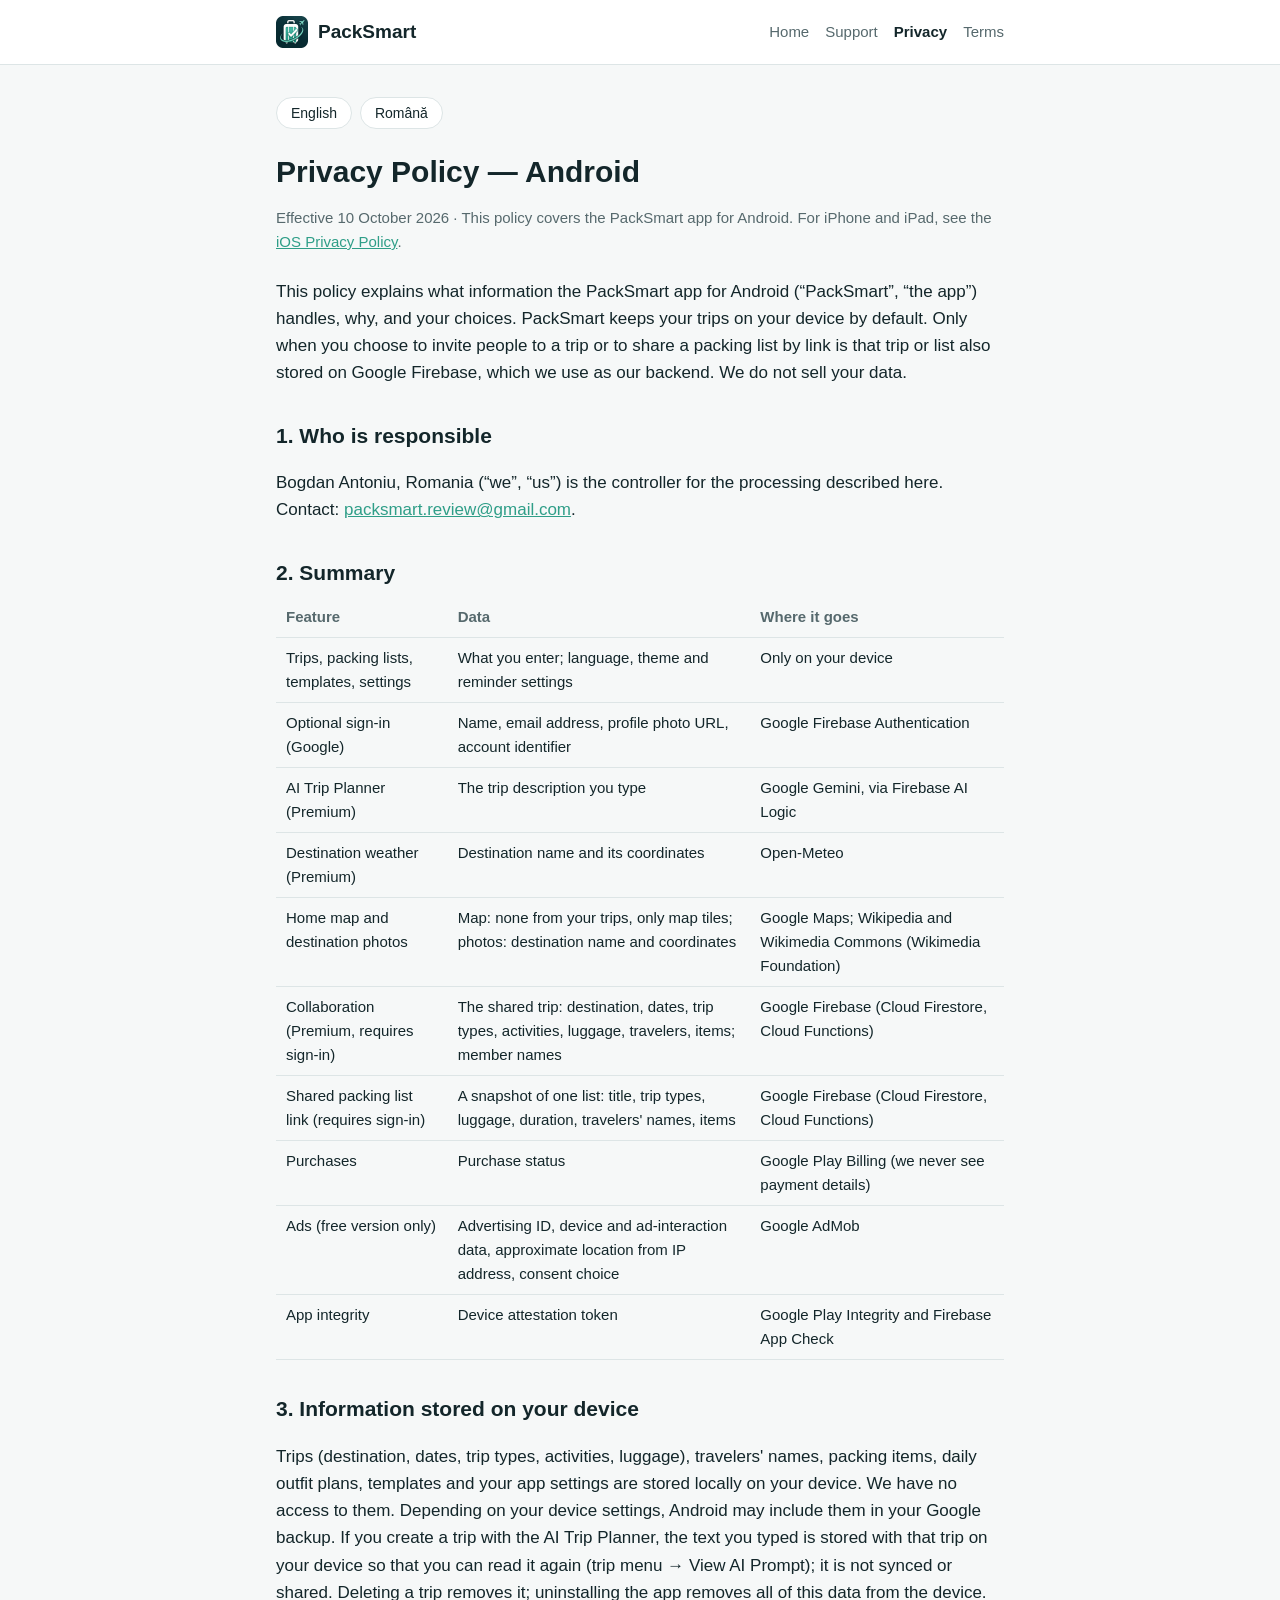
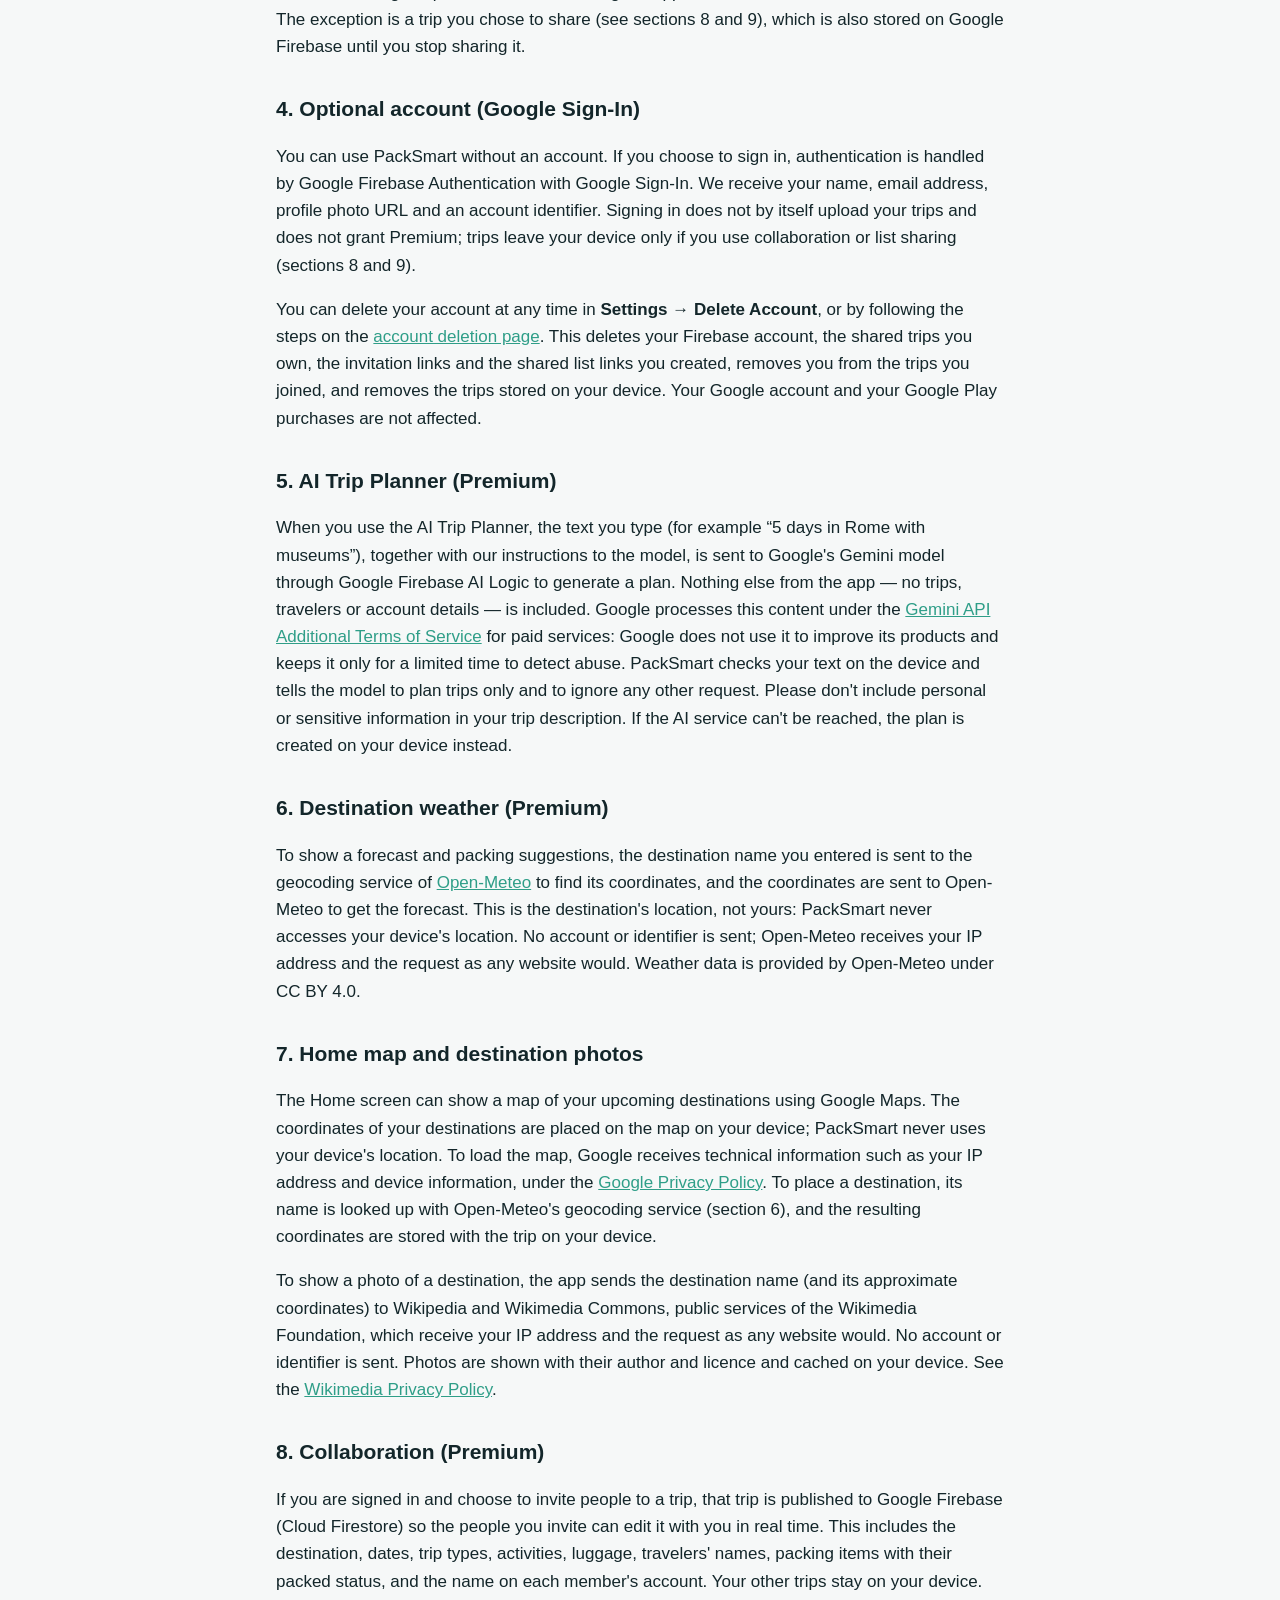
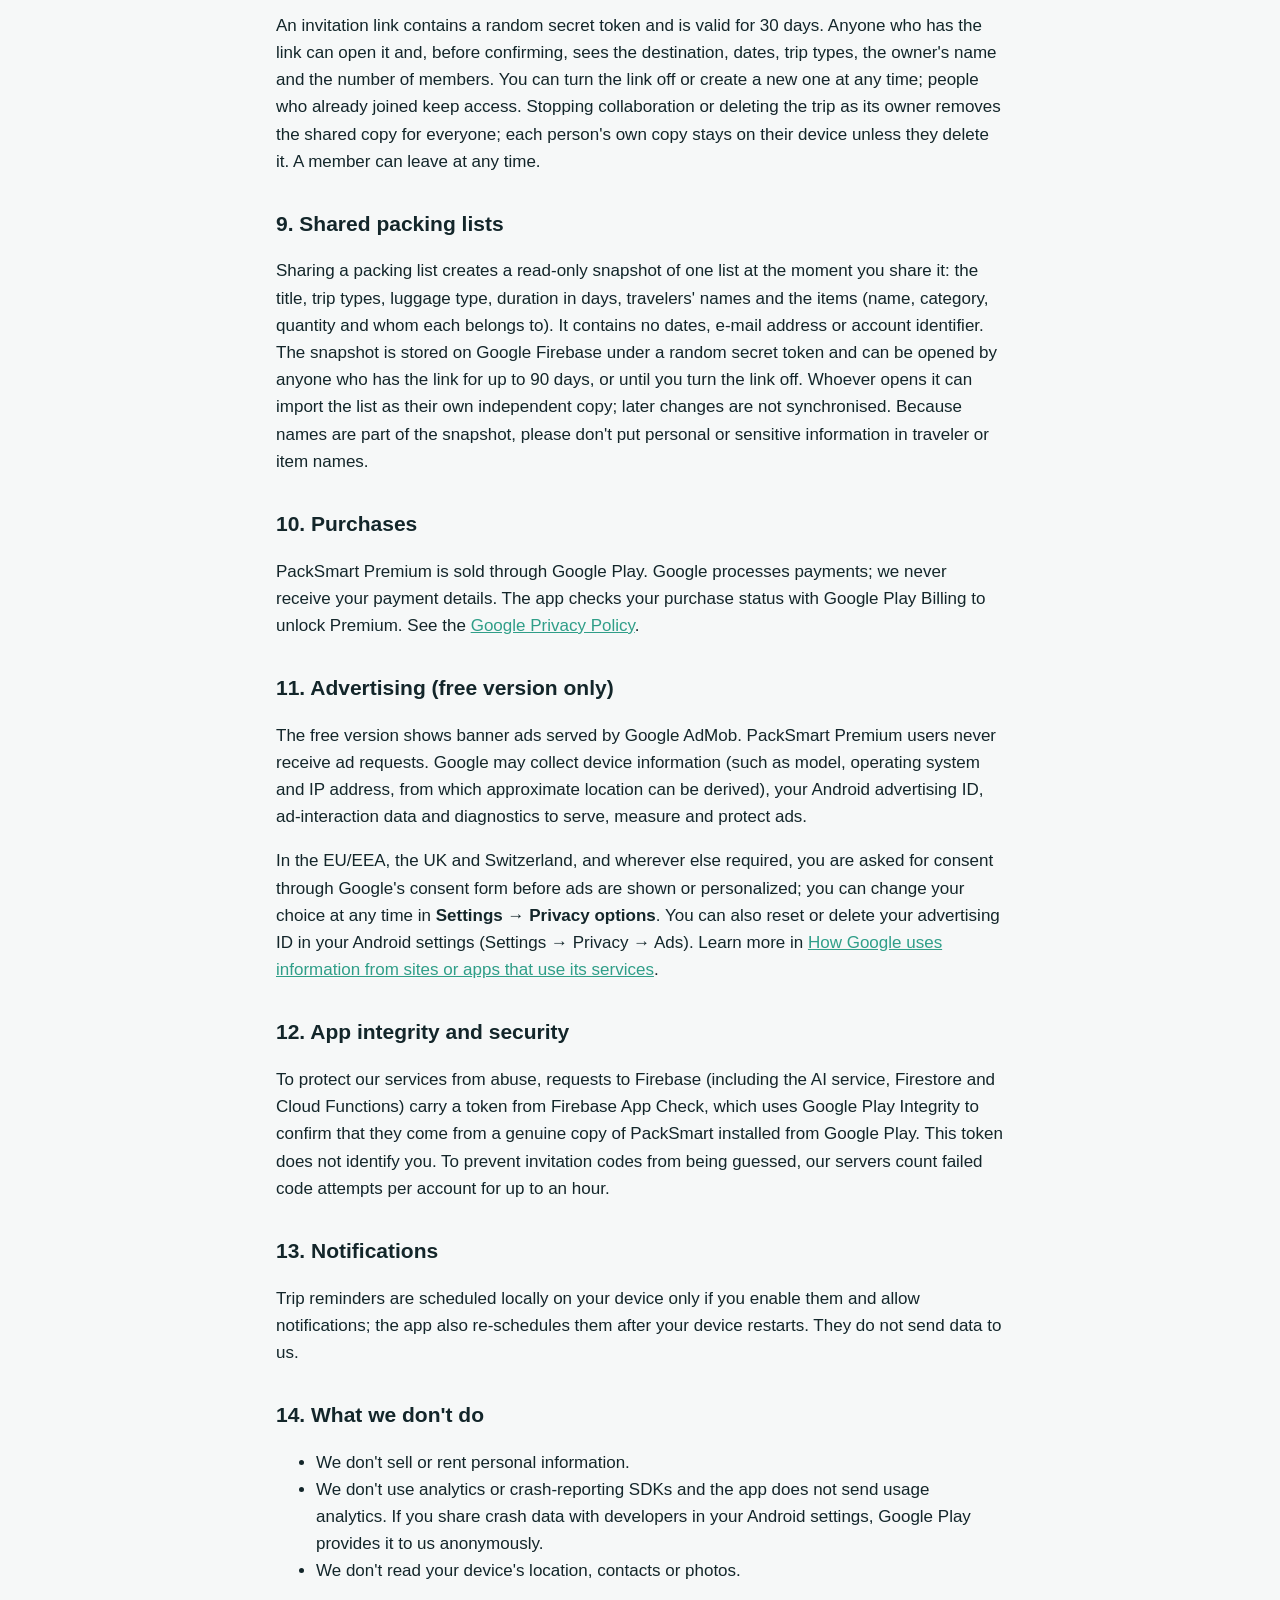
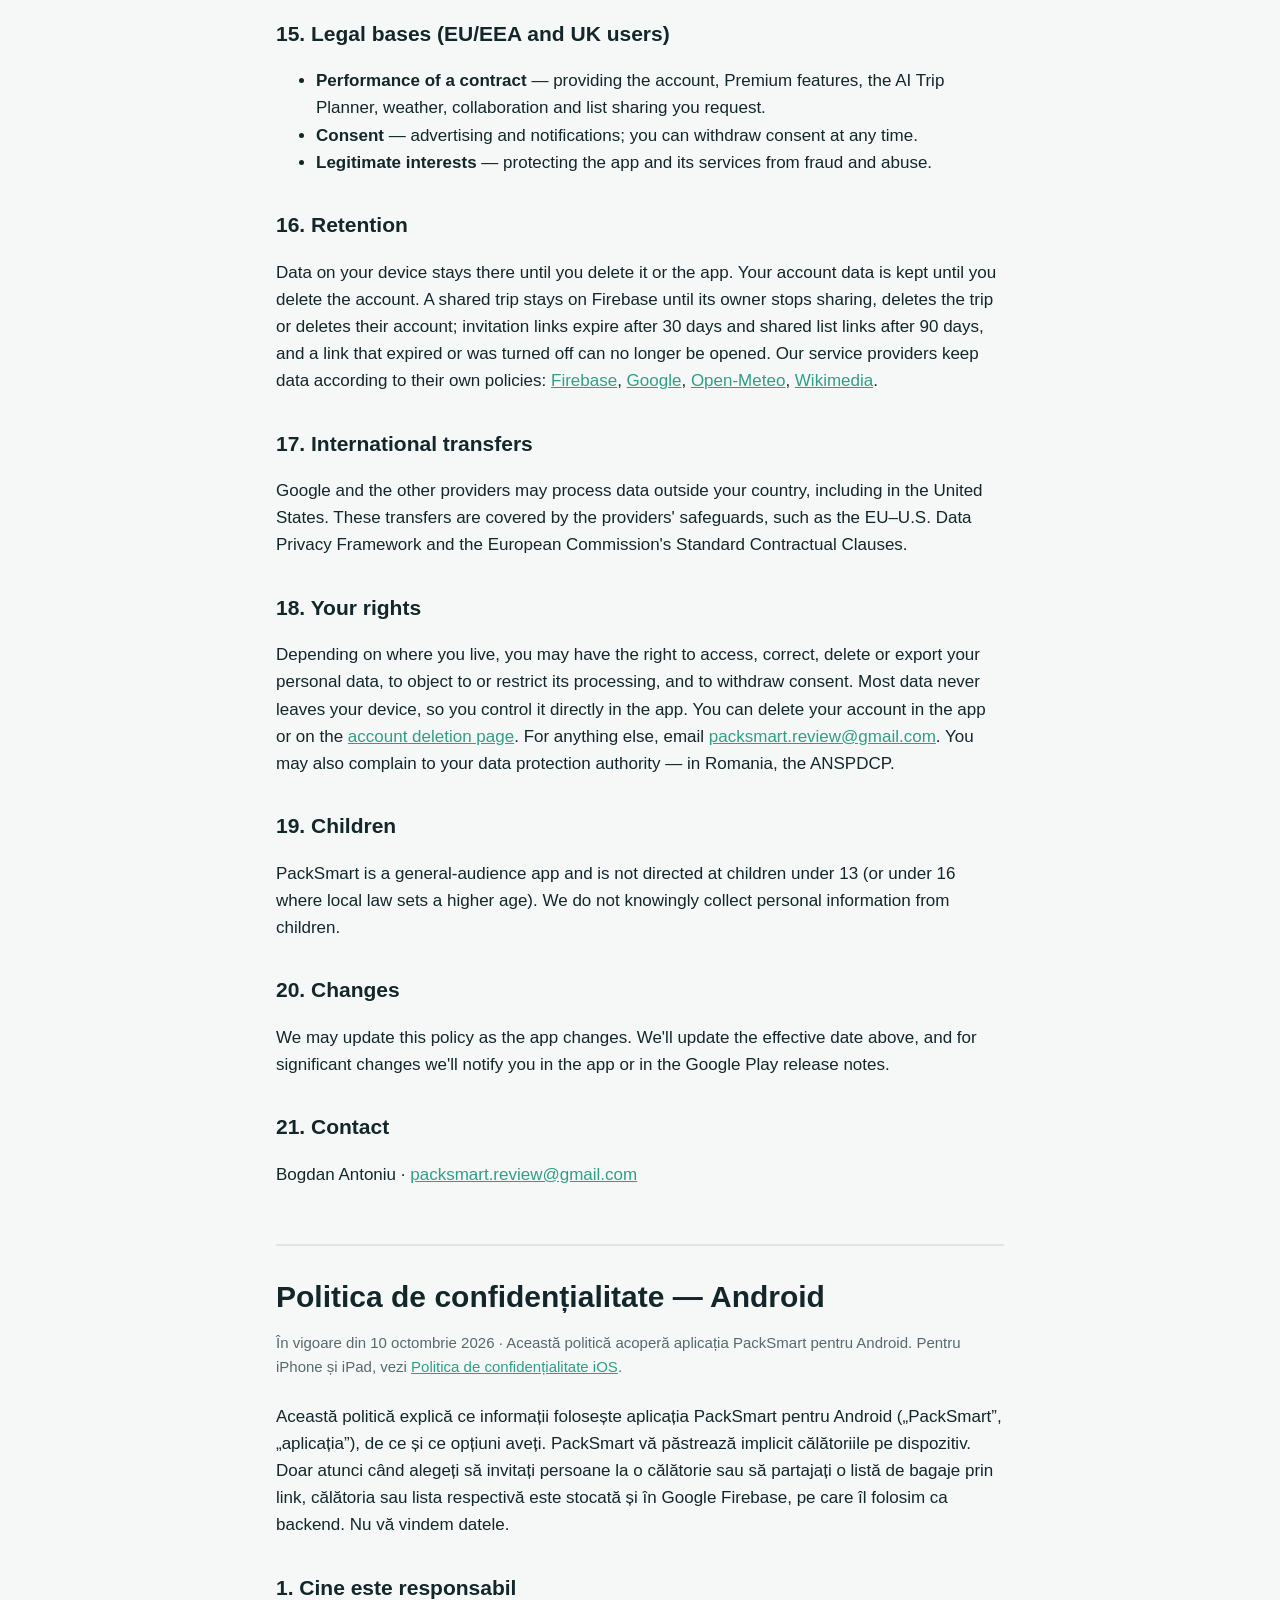
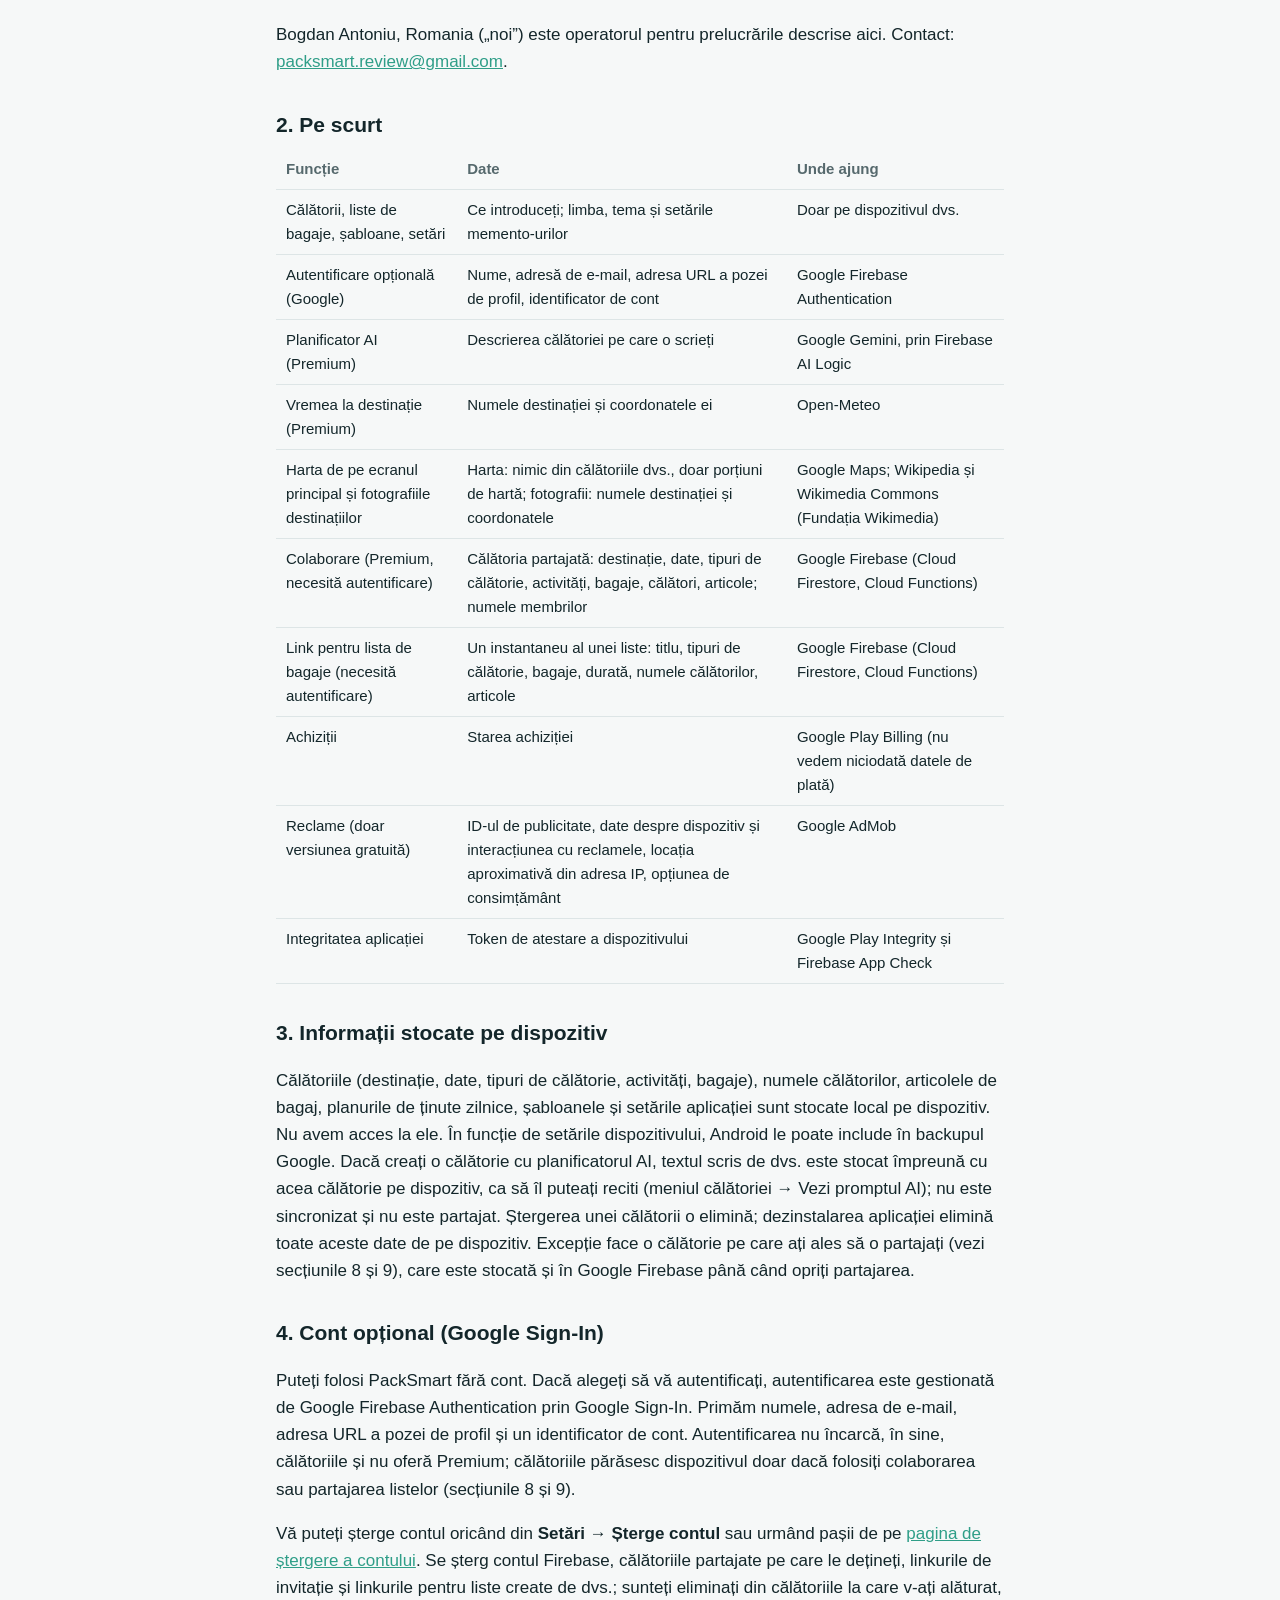
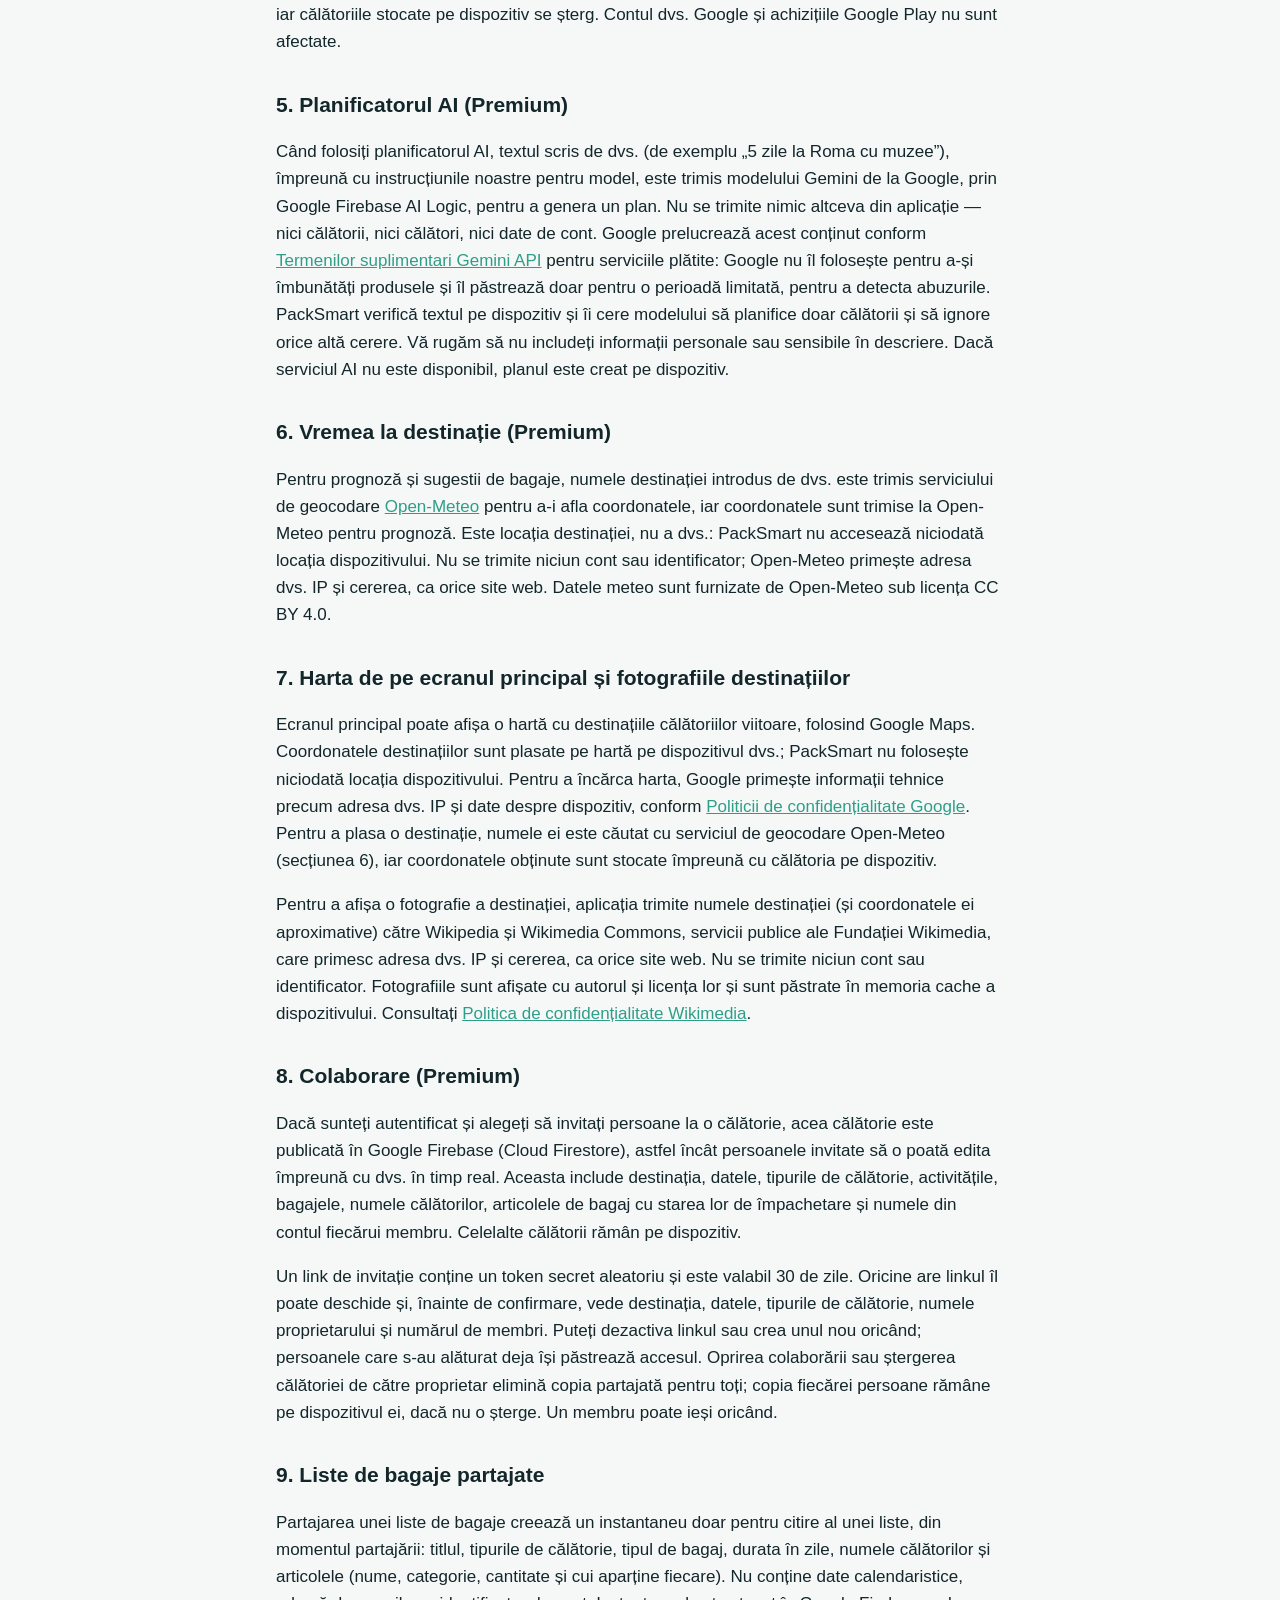
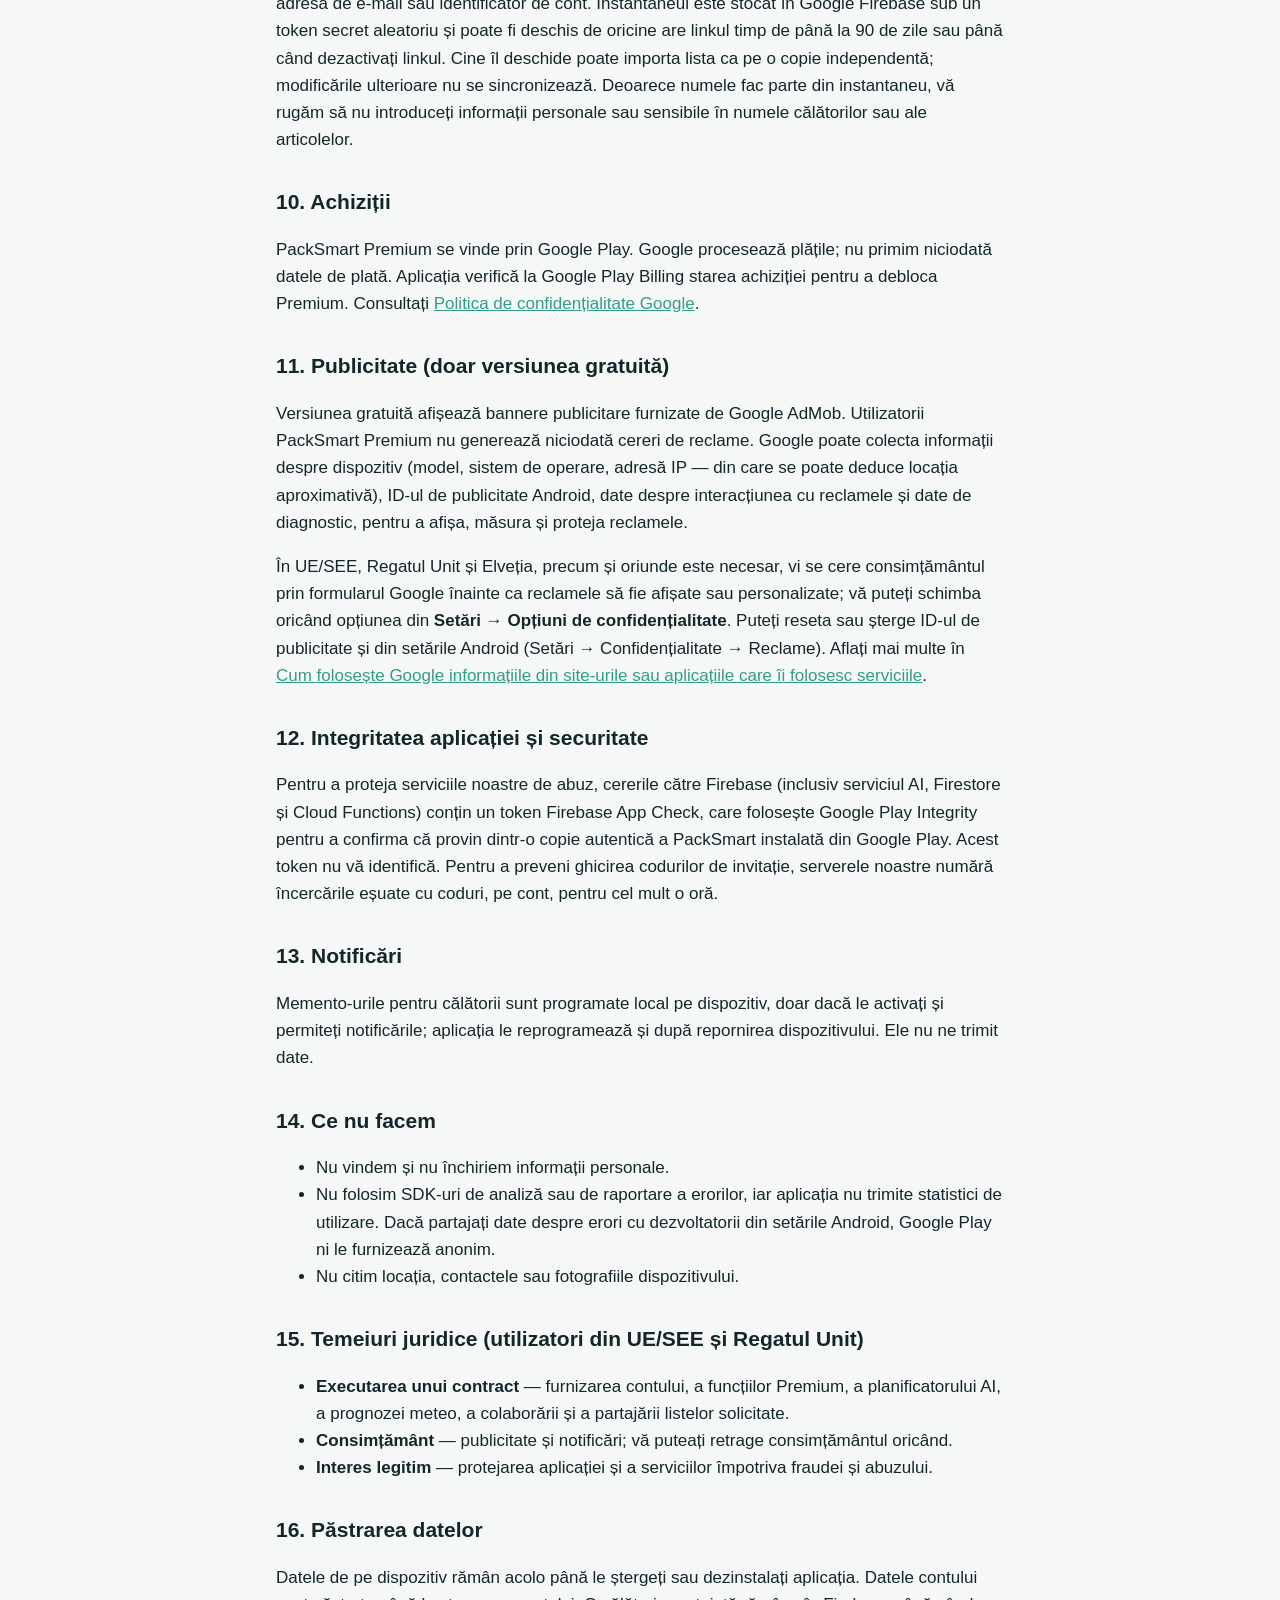
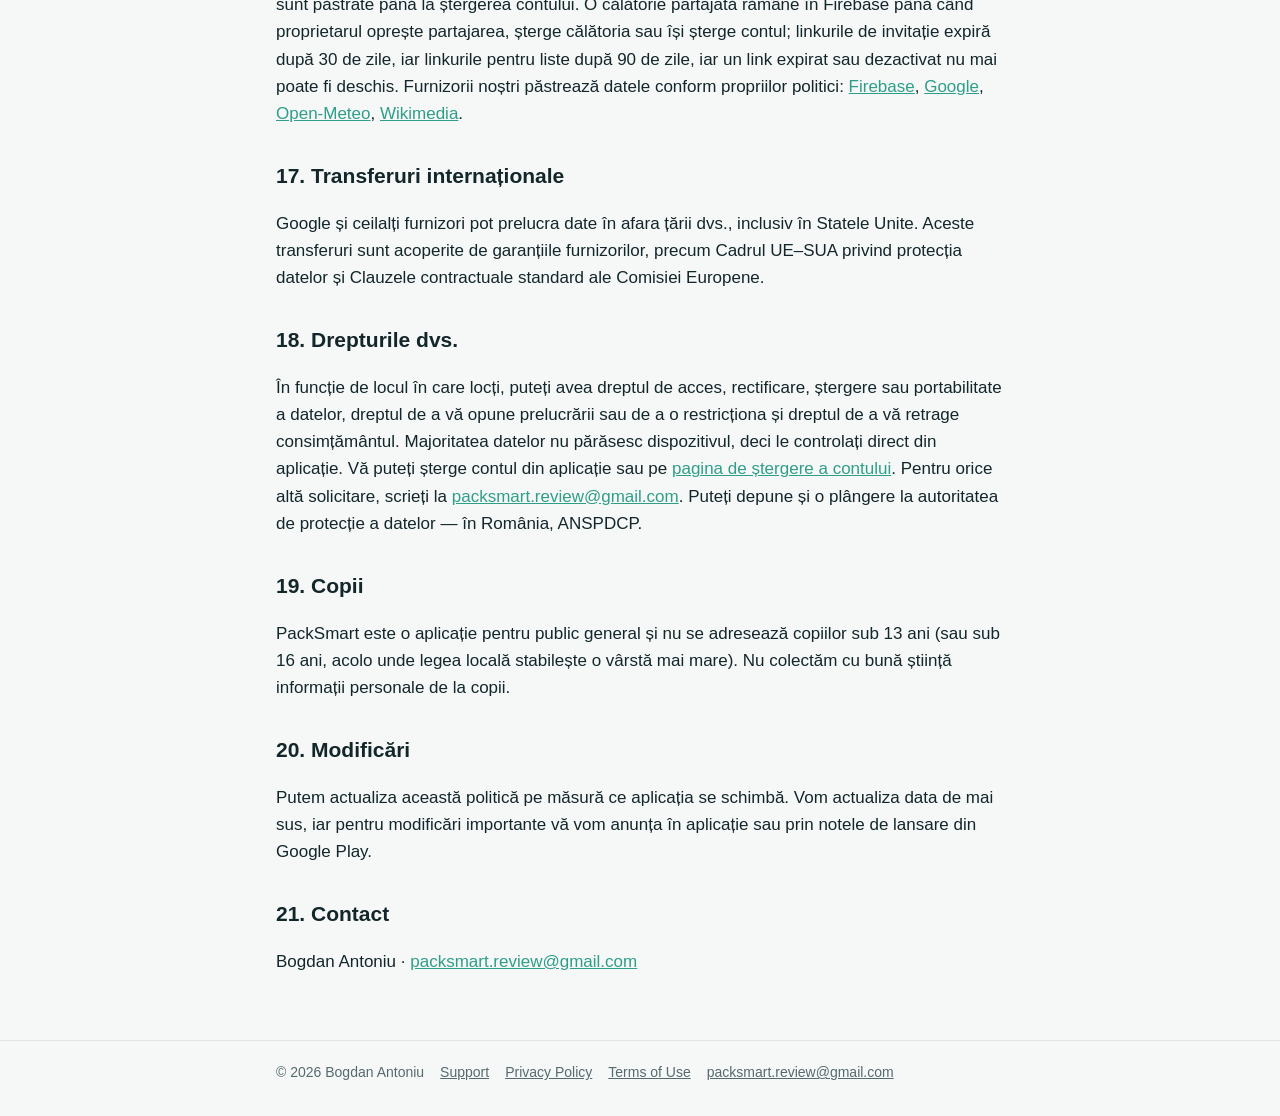
==== privacy-android.html @ 394da5ea "Add the Android privacy policy (EN/RO) and cross-link it from the iOS policy The Play Store policy l" ====
<!DOCTYPE html>
<html lang="en">
<head>
  <meta charset="utf-8">
  <meta name="viewport" content="width=device-width, initial-scale=1">
  <title>PackSmart Privacy Policy (Android)</title>
  <meta name="description" content="How the PackSmart app for Android handles your information.">
  <meta name="color-scheme" content="light dark">
  <link rel="icon" type="image/png" href="favicon.png">
  <link rel="apple-touch-icon" href="icon.png">
  <link rel="stylesheet" href="style.css">
</head>
<body>
  <header class="site">
    <div class="inner">
      <a class="brand" href="index.html"><img src="icon.png" alt="" width="32" height="32">PackSmart</a>
      <nav aria-label="Main">
        <a href="index.html">Home</a>
        <a href="support.html">Support</a>
        <a href="privacy.html" aria-current="page">Privacy</a>
        <a href="terms.html">Terms</a>
      </nav>
    </div>
  </header>
  <main>
    <div class="lang-switch"><a href="#en">English</a><a href="#ro">Română</a></div>

    <section id="en" lang="en">
      <h1>Privacy Policy &mdash; Android</h1>
      <p class="meta">Effective 10 October 2026 &middot; This policy covers the PackSmart app for Android. For iPhone and iPad, see the <a href="privacy.html">iOS Privacy Policy</a>.</p>

      <p>This policy explains what information the PackSmart app for Android (&ldquo;PackSmart&rdquo;, &ldquo;the app&rdquo;) handles, why, and your choices. PackSmart keeps your trips on your device by default. Only when you choose to invite people to a trip or to share a packing list by link is that trip or list also stored on Google Firebase, which we use as our backend. We do not sell your data.</p>

      <h2>1. Who is responsible</h2>
      <p>Bogdan Antoniu, Romania (&ldquo;we&rdquo;, &ldquo;us&rdquo;) is the controller for the processing described here. Contact: <a href="mailto:packsmart.review@gmail.com">packsmart.review@gmail.com</a>.</p>

      <h2>2. Summary</h2>
      <div class="table-wrap">
      <table>
        <thead><tr><th>Feature</th><th>Data</th><th>Where it goes</th></tr></thead>
        <tbody>
          <tr><td>Trips, packing lists, templates, settings</td><td>What you enter; language, theme and reminder settings</td><td>Only on your device</td></tr>
          <tr><td>Optional sign-in (Google)</td><td>Name, email address, profile photo URL, account identifier</td><td>Google Firebase Authentication</td></tr>
          <tr><td>AI Trip Planner (Premium)</td><td>The trip description you type</td><td>Google Gemini, via Firebase AI Logic</td></tr>
          <tr><td>Destination weather (Premium)</td><td>Destination name and its coordinates</td><td>Open-Meteo</td></tr>
          <tr><td>Home map and destination photos</td><td>Map: none from your trips, only map tiles; photos: destination name and coordinates</td><td>Google Maps; Wikipedia and Wikimedia Commons (Wikimedia Foundation)</td></tr>
          <tr><td>Collaboration (Premium, requires sign-in)</td><td>The shared trip: destination, dates, trip types, activities, luggage, travelers, items; member names</td><td>Google Firebase (Cloud Firestore, Cloud Functions)</td></tr>
          <tr><td>Shared packing list link (requires sign-in)</td><td>A snapshot of one list: title, trip types, luggage, duration, travelers' names, items</td><td>Google Firebase (Cloud Firestore, Cloud Functions)</td></tr>
          <tr><td>Purchases</td><td>Purchase status</td><td>Google Play Billing (we never see payment details)</td></tr>
          <tr><td>Ads (free version only)</td><td>Advertising ID, device and ad-interaction data, approximate location from IP address, consent choice</td><td>Google AdMob</td></tr>
          <tr><td>App integrity</td><td>Device attestation token</td><td>Google Play Integrity and Firebase App Check</td></tr>
        </tbody>
      </table>
      </div>

      <h2>3. Information stored on your device</h2>
      <p>Trips (destination, dates, trip types, activities, luggage), travelers' names, packing items, daily outfit plans, templates and your app settings are stored locally on your device. We have no access to them. Depending on your device settings, Android may include them in your Google backup. If you create a trip with the AI Trip Planner, the text you typed is stored with that trip on your device so that you can read it again (trip menu &rarr; View AI Prompt); it is not synced or shared. Deleting a trip removes it; uninstalling the app removes all of this data from the device. The exception is a trip you chose to share (see sections 8 and 9), which is also stored on Google Firebase until you stop sharing it.</p>

      <h2>4. Optional account (Google Sign-In)</h2>
      <p>You can use PackSmart without an account. If you choose to sign in, authentication is handled by Google Firebase Authentication with Google Sign-In. We receive your name, email address, profile photo URL and an account identifier. Signing in does not by itself upload your trips and does not grant Premium; trips leave your device only if you use collaboration or list sharing (sections 8 and 9).</p>
      <p>You can delete your account at any time in <strong>Settings &rarr; Delete Account</strong>, or by following the steps on the <a href="https://packsmart-a6d26.web.app/data/delete-account.html">account deletion page</a>. This deletes your Firebase account, the shared trips you own, the invitation links and the shared list links you created, removes you from the trips you joined, and removes the trips stored on your device. Your Google account and your Google Play purchases are not affected.</p>

      <h2>5. AI Trip Planner (Premium)</h2>
      <p>When you use the AI Trip Planner, the text you type (for example &ldquo;5 days in Rome with museums&rdquo;), together with our instructions to the model, is sent to Google's Gemini model through Google Firebase AI Logic to generate a plan. Nothing else from the app &mdash; no trips, travelers or account details &mdash; is included. Google processes this content under the <a href="https://ai.google.dev/gemini-api/terms">Gemini API Additional Terms of Service</a> for paid services: Google does not use it to improve its products and keeps it only for a limited time to detect abuse. PackSmart checks your text on the device and tells the model to plan trips only and to ignore any other request. Please don't include personal or sensitive information in your trip description. If the AI service can't be reached, the plan is created on your device instead.</p>

      <h2>6. Destination weather (Premium)</h2>
      <p>To show a forecast and packing suggestions, the destination name you entered is sent to the geocoding service of <a href="https://open-meteo.com/en/terms">Open-Meteo</a> to find its coordinates, and the coordinates are sent to Open-Meteo to get the forecast. This is the destination's location, not yours: PackSmart never accesses your device's location. No account or identifier is sent; Open-Meteo receives your IP address and the request as any website would. Weather data is provided by Open-Meteo under CC BY 4.0.</p>

      <h2>7. Home map and destination photos</h2>
      <p>The Home screen can show a map of your upcoming destinations using Google Maps. The coordinates of your destinations are placed on the map on your device; PackSmart never uses your device's location. To load the map, Google receives technical information such as your IP address and device information, under the <a href="https://policies.google.com/privacy">Google Privacy Policy</a>. To place a destination, its name is looked up with Open-Meteo's geocoding service (section 6), and the resulting coordinates are stored with the trip on your device.</p>
      <p>To show a photo of a destination, the app sends the destination name (and its approximate coordinates) to Wikipedia and Wikimedia Commons, public services of the Wikimedia Foundation, which receive your IP address and the request as any website would. No account or identifier is sent. Photos are shown with their author and licence and cached on your device. See the <a href="https://foundation.wikimedia.org/wiki/Policy:Privacy_policy">Wikimedia Privacy Policy</a>.</p>

      <h2>8. Collaboration (Premium)</h2>
      <p>If you are signed in and choose to invite people to a trip, that trip is published to Google Firebase (Cloud Firestore) so the people you invite can edit it with you in real time. This includes the destination, dates, trip types, activities, luggage, travelers' names, packing items with their packed status, and the name on each member's account. Your other trips stay on your device.</p>
      <p>An invitation link contains a random secret token and is valid for 30 days. Anyone who has the link can open it and, before confirming, sees the destination, dates, trip types, the owner's name and the number of members. You can turn the link off or create a new one at any time; people who already joined keep access. Stopping collaboration or deleting the trip as its owner removes the shared copy for everyone; each person's own copy stays on their device unless they delete it. A member can leave at any time.</p>

      <h2>9. Shared packing lists</h2>
      <p>Sharing a packing list creates a read-only snapshot of one list at the moment you share it: the title, trip types, luggage type, duration in days, travelers' names and the items (name, category, quantity and whom each belongs to). It contains no dates, e-mail address or account identifier. The snapshot is stored on Google Firebase under a random secret token and can be opened by anyone who has the link for up to 90 days, or until you turn the link off. Whoever opens it can import the list as their own independent copy; later changes are not synchronised. Because names are part of the snapshot, please don't put personal or sensitive information in traveler or item names.</p>

      <h2>10. Purchases</h2>
      <p>PackSmart Premium is sold through Google Play. Google processes payments; we never receive your payment details. The app checks your purchase status with Google Play Billing to unlock Premium. See the <a href="https://policies.google.com/privacy">Google Privacy Policy</a>.</p>

      <h2>11. Advertising (free version only)</h2>
      <p>The free version shows banner ads served by Google AdMob. PackSmart Premium users never receive ad requests. Google may collect device information (such as model, operating system and IP address, from which approximate location can be derived), your Android advertising ID, ad-interaction data and diagnostics to serve, measure and protect ads.</p>
      <p>In the EU/EEA, the UK and Switzerland, and wherever else required, you are asked for consent through Google's consent form before ads are shown or personalized; you can change your choice at any time in <strong>Settings &rarr; Privacy options</strong>. You can also reset or delete your advertising ID in your Android settings (Settings &rarr; Privacy &rarr; Ads). Learn more in <a href="https://policies.google.com/technologies/partner-sites">How Google uses information from sites or apps that use its services</a>.</p>

      <h2>12. App integrity and security</h2>
      <p>To protect our services from abuse, requests to Firebase (including the AI service, Firestore and Cloud Functions) carry a token from Firebase App Check, which uses Google Play Integrity to confirm that they come from a genuine copy of PackSmart installed from Google Play. This token does not identify you. To prevent invitation codes from being guessed, our servers count failed code attempts per account for up to an hour.</p>

      <h2>13. Notifications</h2>
      <p>Trip reminders are scheduled locally on your device only if you enable them and allow notifications; the app also re-schedules them after your device restarts. They do not send data to us.</p>

      <h2>14. What we don't do</h2>
      <ul>
        <li>We don't sell or rent personal information.</li>
        <li>We don't use analytics or crash-reporting SDKs and the app does not send usage analytics. If you share crash data with developers in your Android settings, Google Play provides it to us anonymously.</li>
        <li>We don't read your device's location, contacts or photos.</li>
      </ul>

      <h2>15. Legal bases (EU/EEA and UK users)</h2>
      <ul>
        <li><strong>Performance of a contract</strong> &mdash; providing the account, Premium features, the AI Trip Planner, weather, collaboration and list sharing you request.</li>
        <li><strong>Consent</strong> &mdash; advertising and notifications; you can withdraw consent at any time.</li>
        <li><strong>Legitimate interests</strong> &mdash; protecting the app and its services from fraud and abuse.</li>
      </ul>

      <h2>16. Retention</h2>
      <p>Data on your device stays there until you delete it or the app. Your account data is kept until you delete the account. A shared trip stays on Firebase until its owner stops sharing, deletes the trip or deletes their account; invitation links expire after 30 days and shared list links after 90 days, and a link that expired or was turned off can no longer be opened. Our service providers keep data according to their own policies: <a href="https://firebase.google.com/support/privacy">Firebase</a>, <a href="https://policies.google.com/privacy">Google</a>, <a href="https://open-meteo.com/en/terms">Open-Meteo</a>, <a href="https://foundation.wikimedia.org/wiki/Policy:Privacy_policy">Wikimedia</a>.</p>

      <h2>17. International transfers</h2>
      <p>Google and the other providers may process data outside your country, including in the United States. These transfers are covered by the providers' safeguards, such as the EU&ndash;U.S. Data Privacy Framework and the European Commission's Standard Contractual Clauses.</p>

      <h2>18. Your rights</h2>
      <p>Depending on where you live, you may have the right to access, correct, delete or export your personal data, to object to or restrict its processing, and to withdraw consent. Most data never leaves your device, so you control it directly in the app. You can delete your account in the app or on the <a href="https://packsmart-a6d26.web.app/data/delete-account.html">account deletion page</a>. For anything else, email <a href="mailto:packsmart.review@gmail.com">packsmart.review@gmail.com</a>. You may also complain to your data protection authority &mdash; in Romania, the ANSPDCP.</p>

      <h2>19. Children</h2>
      <p>PackSmart is a general-audience app and is not directed at children under 13 (or under 16 where local law sets a higher age). We do not knowingly collect personal information from children.</p>

      <h2>20. Changes</h2>
      <p>We may update this policy as the app changes. We'll update the effective date above, and for significant changes we'll notify you in the app or in the Google Play release notes.</p>

      <h2>21. Contact</h2>
      <p>Bogdan Antoniu &middot; <a href="mailto:packsmart.review@gmail.com">packsmart.review@gmail.com</a></p>
    </section>

    <hr class="lang">

    <section id="ro" lang="ro">
      <h1>Politica de confiden&#539;ialitate &mdash; Android</h1>
      <p class="meta">&Icirc;n vigoare din 10 octombrie 2026 &middot; Aceast&#259; politic&#259; acoper&#259; aplica&#539;ia PackSmart pentru Android. Pentru iPhone &#537;i iPad, vezi <a href="privacy.html">Politica de confiden&#539;ialitate iOS</a>.</p>

      <p>Aceast&#259; politic&#259; explic&#259; ce informa&#539;ii folose&#537;te aplica&#539;ia PackSmart pentru Android (&bdquo;PackSmart&rdquo;, &bdquo;aplica&#539;ia&rdquo;), de ce &#537;i ce op&#539;iuni ave&#539;i. PackSmart v&#259; p&#259;streaz&#259; implicit c&#259;l&#259;toriile pe dispozitiv. Doar atunci c&acirc;nd alege&#539;i s&#259; invita&#539;i persoane la o c&#259;l&#259;torie sau s&#259; partaja&#539;i o list&#259; de bagaje prin link, c&#259;l&#259;toria sau lista respectiv&#259; este stocat&#259; &#537;i &icirc;n Google Firebase, pe care &icirc;l folosim ca backend. Nu v&#259; vindem datele.</p>

      <h2>1. Cine este responsabil</h2>
      <p>Bogdan Antoniu, Romania (&bdquo;noi&rdquo;) este operatorul pentru prelucr&#259;rile descrise aici. Contact: <a href="mailto:packsmart.review@gmail.com">packsmart.review@gmail.com</a>.</p>

      <h2>2. Pe scurt</h2>
      <div class="table-wrap">
      <table>
        <thead><tr><th>Func&#539;ie</th><th>Date</th><th>Unde ajung</th></tr></thead>
        <tbody>
          <tr><td>C&#259;l&#259;torii, liste de bagaje, &#537;abloane, set&#259;ri</td><td>Ce introduce&#539;i; limba, tema &#537;i set&#259;rile memento-urilor</td><td>Doar pe dispozitivul dvs.</td></tr>
          <tr><td>Autentificare op&#539;ional&#259; (Google)</td><td>Nume, adres&#259; de e-mail, adresa URL a pozei de profil, identificator de cont</td><td>Google Firebase Authentication</td></tr>
          <tr><td>Planificator AI (Premium)</td><td>Descrierea c&#259;l&#259;toriei pe care o scrie&#539;i</td><td>Google Gemini, prin Firebase AI Logic</td></tr>
          <tr><td>Vremea la destina&#539;ie (Premium)</td><td>Numele destina&#539;iei &#537;i coordonatele ei</td><td>Open-Meteo</td></tr>
          <tr><td>Harta de pe ecranul principal &#537;i fotografiile destina&#539;iilor</td><td>Harta: nimic din c&#259;l&#259;toriile dvs., doar por&#539;iuni de hart&#259;; fotografii: numele destina&#539;iei &#537;i coordonatele</td><td>Google Maps; Wikipedia &#537;i Wikimedia Commons (Funda&#539;ia Wikimedia)</td></tr>
          <tr><td>Colaborare (Premium, necesit&#259; autentificare)</td><td>C&#259;l&#259;toria partajat&#259;: destina&#539;ie, date, tipuri de c&#259;l&#259;torie, activit&#259;&#539;i, bagaje, c&#259;l&#259;tori, articole; numele membrilor</td><td>Google Firebase (Cloud Firestore, Cloud Functions)</td></tr>
          <tr><td>Link pentru lista de bagaje (necesit&#259; autentificare)</td><td>Un instantaneu al unei liste: titlu, tipuri de c&#259;l&#259;torie, bagaje, durat&#259;, numele c&#259;l&#259;torilor, articole</td><td>Google Firebase (Cloud Firestore, Cloud Functions)</td></tr>
          <tr><td>Achizi&#539;ii</td><td>Starea achizi&#539;iei</td><td>Google Play Billing (nu vedem niciodat&#259; datele de plat&#259;)</td></tr>
          <tr><td>Reclame (doar versiunea gratuit&#259;)</td><td>ID-ul de publicitate, date despre dispozitiv &#537;i interac&#539;iunea cu reclamele, loca&#539;ia aproximativ&#259; din adresa IP, op&#539;iunea de consim&#539;&#259;m&acirc;nt</td><td>Google AdMob</td></tr>
          <tr><td>Integritatea aplica&#539;iei</td><td>Token de atestare a dispozitivului</td><td>Google Play Integrity &#537;i Firebase App Check</td></tr>
        </tbody>
      </table>
      </div>

      <h2>3. Informa&#539;ii stocate pe dispozitiv</h2>
      <p>C&#259;l&#259;toriile (destina&#539;ie, date, tipuri de c&#259;l&#259;torie, activit&#259;&#539;i, bagaje), numele c&#259;l&#259;torilor, articolele de bagaj, planurile de ținute zilnice, &#537;abloanele &#537;i set&#259;rile aplica&#539;iei sunt stocate local pe dispozitiv. Nu avem acces la ele. &Icirc;n func&#539;ie de set&#259;rile dispozitivului, Android le poate include &icirc;n backupul Google. Dac&#259; crea&#539;i o c&#259;l&#259;torie cu planificatorul AI, textul scris de dvs. este stocat &icirc;mpreun&#259; cu acea c&#259;l&#259;torie pe dispozitiv, ca s&#259; &icirc;l putea&#539;i reciti (meniul c&#259;l&#259;toriei &rarr; Vezi promptul AI); nu este sincronizat &#537;i nu este partajat. &#536;tergerea unei c&#259;l&#259;torii o elimin&#259;; dezinstalarea aplica&#539;iei elimin&#259; toate aceste date de pe dispozitiv. Excep&#539;ie face o c&#259;l&#259;torie pe care a&#539;i ales s&#259; o partaja&#539;i (vezi sec&#539;iunile 8 &#537;i 9), care este stocat&#259; &#537;i &icirc;n Google Firebase p&acirc;n&#259; c&acirc;nd opri&#539;i partajarea.</p>

      <h2>4. Cont op&#539;ional (Google Sign-In)</h2>
      <p>Pute&#539;i folosi PackSmart f&#259;r&#259; cont. Dac&#259; alege&#539;i s&#259; v&#259; autentifica&#539;i, autentificarea este gestionat&#259; de Google Firebase Authentication prin Google Sign-In. Prim&#259;m numele, adresa de e-mail, adresa URL a pozei de profil &#537;i un identificator de cont. Autentificarea nu &icirc;ncarc&#259;, &icirc;n sine, c&#259;l&#259;toriile &#537;i nu ofer&#259; Premium; c&#259;l&#259;toriile p&#259;r&#259;sesc dispozitivul doar dac&#259; folosi&#539;i colaborarea sau partajarea listelor (sec&#539;iunile 8 &#537;i 9).</p>
      <p>V&#259; pute&#539;i &#537;terge contul oric&acirc;nd din <strong>Set&#259;ri &rarr; &#536;terge contul</strong> sau urm&acirc;nd pa&#537;ii de pe <a href="https://packsmart-a6d26.web.app/data/delete-account.html">pagina de &#537;tergere a contului</a>. Se &#537;terg contul Firebase, c&#259;l&#259;toriile partajate pe care le de&#539;ine&#539;i, linkurile de invita&#539;ie &#537;i linkurile pentru liste create de dvs.; sunte&#539;i elimina&#539;i din c&#259;l&#259;toriile la care v-a&#539;i al&#259;turat, iar c&#259;l&#259;toriile stocate pe dispozitiv se &#537;terg. Contul dvs. Google &#537;i achizi&#539;iile Google Play nu sunt afectate.</p>

      <h2>5. Planificatorul AI (Premium)</h2>
      <p>C&acirc;nd folosi&#539;i planificatorul AI, textul scris de dvs. (de exemplu &bdquo;5 zile la Roma cu muzee&rdquo;), &icirc;mpreun&#259; cu instruc&#539;iunile noastre pentru model, este trimis modelului Gemini de la Google, prin Google Firebase AI Logic, pentru a genera un plan. Nu se trimite nimic altceva din aplica&#539;ie &mdash; nici c&#259;l&#259;torii, nici c&#259;l&#259;tori, nici date de cont. Google prelucreaz&#259; acest con&#539;inut conform <a href="https://ai.google.dev/gemini-api/terms">Termenilor suplimentari Gemini API</a> pentru serviciile pl&#259;tite: Google nu &icirc;l folose&#537;te pentru a-&#537;i &icirc;mbun&#259;t&#259;&#539;i produsele &#537;i &icirc;l p&#259;streaz&#259; doar pentru o perioad&#259; limitat&#259;, pentru a detecta abuzurile. PackSmart verific&#259; textul pe dispozitiv &#537;i &icirc;i cere modelului s&#259; planifice doar c&#259;l&#259;torii &#537;i s&#259; ignore orice alt&#259; cerere. V&#259; rug&#259;m s&#259; nu include&#539;i informa&#539;ii personale sau sensibile &icirc;n descriere. Dac&#259; serviciul AI nu este disponibil, planul este creat pe dispozitiv.</p>

      <h2>6. Vremea la destina&#539;ie (Premium)</h2>
      <p>Pentru prognoz&#259; &#537;i sugestii de bagaje, numele destina&#539;iei introdus de dvs. este trimis serviciului de geocodare <a href="https://open-meteo.com/en/terms">Open-Meteo</a> pentru a-i afla coordonatele, iar coordonatele sunt trimise la Open-Meteo pentru prognoz&#259;. Este loca&#539;ia destina&#539;iei, nu a dvs.: PackSmart nu acceseaz&#259; niciodat&#259; loca&#539;ia dispozitivului. Nu se trimite niciun cont sau identificator; Open-Meteo prime&#537;te adresa dvs. IP &#537;i cererea, ca orice site web. Datele meteo sunt furnizate de Open-Meteo sub licen&#539;a CC BY 4.0.</p>

      <h2>7. Harta de pe ecranul principal &#537;i fotografiile destina&#539;iilor</h2>
      <p>Ecranul principal poate afi&#537;a o hart&#259; cu destina&#539;iile c&#259;l&#259;toriilor viitoare, folosind Google Maps. Coordonatele destina&#539;iilor sunt plasate pe hart&#259; pe dispozitivul dvs.; PackSmart nu folose&#537;te niciodat&#259; loca&#539;ia dispozitivului. Pentru a &icirc;nc&#259;rca harta, Google prime&#537;te informa&#539;ii tehnice precum adresa dvs. IP &#537;i date despre dispozitiv, conform <a href="https://policies.google.com/privacy">Politicii de confiden&#539;ialitate Google</a>. Pentru a plasa o destina&#539;ie, numele ei este c&#259;utat cu serviciul de geocodare Open-Meteo (sec&#539;iunea 6), iar coordonatele ob&#539;inute sunt stocate &icirc;mpreun&#259; cu c&#259;l&#259;toria pe dispozitiv.</p>
      <p>Pentru a afi&#537;a o fotografie a destina&#539;iei, aplica&#539;ia trimite numele destina&#539;iei (&#537;i coordonatele ei aproximative) c&#259;tre Wikipedia &#537;i Wikimedia Commons, servicii publice ale Funda&#539;iei Wikimedia, care primesc adresa dvs. IP &#537;i cererea, ca orice site web. Nu se trimite niciun cont sau identificator. Fotografiile sunt afi&#537;ate cu autorul &#537;i licen&#539;a lor &#537;i sunt p&#259;strate &icirc;n memoria cache a dispozitivului. Consulta&#539;i <a href="https://foundation.wikimedia.org/wiki/Policy:Privacy_policy">Politica de confiden&#539;ialitate Wikimedia</a>.</p>

      <h2>8. Colaborare (Premium)</h2>
      <p>Dac&#259; sunte&#539;i autentificat &#537;i alege&#539;i s&#259; invita&#539;i persoane la o c&#259;l&#259;torie, acea c&#259;l&#259;torie este publicat&#259; &icirc;n Google Firebase (Cloud Firestore), astfel &icirc;nc&acirc;t persoanele invitate s&#259; o poat&#259; edita &icirc;mpreun&#259; cu dvs. &icirc;n timp real. Aceasta include destina&#539;ia, datele, tipurile de c&#259;l&#259;torie, activit&#259;&#539;ile, bagajele, numele c&#259;l&#259;torilor, articolele de bagaj cu starea lor de &icirc;mpachetare &#537;i numele din contul fiec&#259;rui membru. Celelalte c&#259;l&#259;torii r&#259;m&acirc;n pe dispozitiv.</p>
      <p>Un link de invita&#539;ie con&#539;ine un token secret aleatoriu &#537;i este valabil 30 de zile. Oricine are linkul &icirc;l poate deschide &#537;i, &icirc;nainte de confirmare, vede destina&#539;ia, datele, tipurile de c&#259;l&#259;torie, numele proprietarului &#537;i num&#259;rul de membri. Pute&#539;i dezactiva linkul sau crea unul nou oric&acirc;nd; persoanele care s-au al&#259;turat deja &icirc;&#537;i p&#259;streaz&#259; accesul. Oprirea colabor&#259;rii sau &#537;tergerea c&#259;l&#259;toriei de c&#259;tre proprietar elimin&#259; copia partajat&#259; pentru to&#539;i; copia fiec&#259;rei persoane r&#259;m&acirc;ne pe dispozitivul ei, dac&#259; nu o &#537;terge. Un membru poate ie&#537;i oric&acirc;nd.</p>

      <h2>9. Liste de bagaje partajate</h2>
      <p>Partajarea unei liste de bagaje creeaz&#259; un instantaneu doar pentru citire al unei liste, din momentul partaj&#259;rii: titlul, tipurile de c&#259;l&#259;torie, tipul de bagaj, durata &icirc;n zile, numele c&#259;l&#259;torilor &#537;i articolele (nume, categorie, cantitate &#537;i cui apar&#539;ine fiecare). Nu con&#539;ine date calendaristice, adres&#259; de e-mail sau identificator de cont. Instantaneul este stocat &icirc;n Google Firebase sub un token secret aleatoriu &#537;i poate fi deschis de oricine are linkul timp de p&acirc;n&#259; la 90 de zile sau p&acirc;n&#259; c&acirc;nd dezactiva&#539;i linkul. Cine &icirc;l deschide poate importa lista ca pe o copie independent&#259;; modific&#259;rile ulterioare nu se sincronizeaz&#259;. Deoarece numele fac parte din instantaneu, v&#259; rug&#259;m s&#259; nu introduce&#539;i informa&#539;ii personale sau sensibile &icirc;n numele c&#259;l&#259;torilor sau ale articolelor.</p>

      <h2>10. Achizi&#539;ii</h2>
      <p>PackSmart Premium se vinde prin Google Play. Google proceseaz&#259; pl&#259;&#539;ile; nu primim niciodat&#259; datele de plat&#259;. Aplica&#539;ia verific&#259; la Google Play Billing starea achizi&#539;iei pentru a debloca Premium. Consulta&#539;i <a href="https://policies.google.com/privacy">Politica de confiden&#539;ialitate Google</a>.</p>

      <h2>11. Publicitate (doar versiunea gratuit&#259;)</h2>
      <p>Versiunea gratuit&#259; afi&#537;eaz&#259; bannere publicitare furnizate de Google AdMob. Utilizatorii PackSmart Premium nu genereaz&#259; niciodat&#259; cereri de reclame. Google poate colecta informa&#539;ii despre dispozitiv (model, sistem de operare, adres&#259; IP &mdash; din care se poate deduce loca&#539;ia aproximativ&#259;), ID-ul de publicitate Android, date despre interac&#539;iunea cu reclamele &#537;i date de diagnostic, pentru a afi&#537;a, m&#259;sura &#537;i proteja reclamele.</p>
      <p>&Icirc;n UE/SEE, Regatul Unit &#537;i Elve&#539;ia, precum &#537;i oriunde este necesar, vi se cere consim&#539;&#259;m&acirc;ntul prin formularul Google &icirc;nainte ca reclamele s&#259; fie afi&#537;ate sau personalizate; v&#259; pute&#539;i schimba oric&acirc;nd op&#539;iunea din <strong>Set&#259;ri &rarr; Op&#539;iuni de confiden&#539;ialitate</strong>. Pute&#539;i reseta sau &#537;terge ID-ul de publicitate &#537;i din set&#259;rile Android (Set&#259;ri &rarr; Confiden&#539;ialitate &rarr; Reclame). Afla&#539;i mai multe &icirc;n <a href="https://policies.google.com/technologies/partner-sites">Cum folose&#537;te Google informa&#539;iile din site-urile sau aplica&#539;iile care &icirc;i folosesc serviciile</a>.</p>

      <h2>12. Integritatea aplica&#539;iei &#537;i securitate</h2>
      <p>Pentru a proteja serviciile noastre de abuz, cererile c&#259;tre Firebase (inclusiv serviciul AI, Firestore &#537;i Cloud Functions) con&#539;in un token Firebase App Check, care folose&#537;te Google Play Integrity pentru a confirma c&#259; provin dintr-o copie autentic&#259; a PackSmart instalat&#259; din Google Play. Acest token nu v&#259; identific&#259;. Pentru a preveni ghicirea codurilor de invita&#539;ie, serverele noastre num&#259;r&#259; &icirc;ncerc&#259;rile e&#537;uate cu coduri, pe cont, pentru cel mult o or&#259;.</p>

      <h2>13. Notific&#259;ri</h2>
      <p>Memento-urile pentru c&#259;l&#259;torii sunt programate local pe dispozitiv, doar dac&#259; le activa&#539;i &#537;i permite&#539;i notific&#259;rile; aplica&#539;ia le reprogrameaz&#259; &#537;i dup&#259; repornirea dispozitivului. Ele nu ne trimit date.</p>

      <h2>14. Ce nu facem</h2>
      <ul>
        <li>Nu vindem &#537;i nu &icirc;nchiriem informa&#539;ii personale.</li>
        <li>Nu folosim SDK-uri de analiz&#259; sau de raportare a erorilor, iar aplica&#539;ia nu trimite statistici de utilizare. Dac&#259; partaja&#539;i date despre erori cu dezvoltatorii din set&#259;rile Android, Google Play ni le furnizeaz&#259; anonim.</li>
        <li>Nu citim loca&#539;ia, contactele sau fotografiile dispozitivului.</li>
      </ul>

      <h2>15. Temeiuri juridice (utilizatori din UE/SEE &#537;i Regatul Unit)</h2>
      <ul>
        <li><strong>Executarea unui contract</strong> &mdash; furnizarea contului, a func&#539;iilor Premium, a planificatorului AI, a prognozei meteo, a colabor&#259;rii &#537;i a partaj&#259;rii listelor solicitate.</li>
        <li><strong>Consim&#539;&#259;m&acirc;nt</strong> &mdash; publicitate &#537;i notific&#259;ri; v&#259; putea&#539;i retrage consim&#539;&#259;m&acirc;ntul oric&acirc;nd.</li>
        <li><strong>Interes legitim</strong> &mdash; protejarea aplica&#539;iei &#537;i a serviciilor &icirc;mpotriva fraudei &#537;i abuzului.</li>
      </ul>

      <h2>16. P&#259;strarea datelor</h2>
      <p>Datele de pe dispozitiv r&#259;m&acirc;n acolo p&acirc;n&#259; le &#537;terge&#539;i sau dezinstala&#539;i aplica&#539;ia. Datele contului sunt p&#259;strate p&acirc;n&#259; la &#537;tergerea contului. O c&#259;l&#259;torie partajat&#259; r&#259;m&acirc;ne &icirc;n Firebase p&acirc;n&#259; c&acirc;nd proprietarul opre&#537;te partajarea, &#537;terge c&#259;l&#259;toria sau &icirc;&#537;i &#537;terge contul; linkurile de invita&#539;ie expir&#259; dup&#259; 30 de zile, iar linkurile pentru liste dup&#259; 90 de zile, iar un link expirat sau dezactivat nu mai poate fi deschis. Furnizorii no&#537;tri p&#259;streaz&#259; datele conform propriilor politici: <a href="https://firebase.google.com/support/privacy">Firebase</a>, <a href="https://policies.google.com/privacy">Google</a>, <a href="https://open-meteo.com/en/terms">Open-Meteo</a>, <a href="https://foundation.wikimedia.org/wiki/Policy:Privacy_policy">Wikimedia</a>.</p>

      <h2>17. Transferuri interna&#539;ionale</h2>
      <p>Google &#537;i ceilal&#539;i furnizori pot prelucra date &icirc;n afara &#539;&#259;rii dvs., inclusiv &icirc;n Statele Unite. Aceste transferuri sunt acoperite de garan&#539;iile furnizorilor, precum Cadrul UE&ndash;SUA privind protec&#539;ia datelor &#537;i Clauzele contractuale standard ale Comisiei Europene.</p>

      <h2>18. Drepturile dvs.</h2>
      <p>&Icirc;n func&#539;ie de locul &icirc;n care loc&#539;i, pute&#539;i avea dreptul de acces, rectificare, &#537;tergere sau portabilitate a datelor, dreptul de a v&#259; opune prelucr&#259;rii sau de a o restric&#539;iona &#537;i dreptul de a v&#259; retrage consim&#539;&#259;m&acirc;ntul. Majoritatea datelor nu p&#259;r&#259;sesc dispozitivul, deci le controla&#539;i direct din aplica&#539;ie. V&#259; pute&#539;i &#537;terge contul din aplica&#539;ie sau pe <a href="https://packsmart-a6d26.web.app/data/delete-account.html">pagina de &#537;tergere a contului</a>. Pentru orice alt&#259; solicitare, scrie&#539;i la <a href="mailto:packsmart.review@gmail.com">packsmart.review@gmail.com</a>. Pute&#539;i depune &#537;i o pl&acirc;ngere la autoritatea de protec&#539;ie a datelor &mdash; &icirc;n Rom&acirc;nia, ANSPDCP.</p>

      <h2>19. Copii</h2>
      <p>PackSmart este o aplica&#539;ie pentru public general &#537;i nu se adreseaz&#259; copiilor sub 13 ani (sau sub 16 ani, acolo unde legea local&#259; stabile&#537;te o v&acirc;rst&#259; mai mare). Nu colect&#259;m cu bun&#259; &#537;tiin&#539;&#259; informa&#539;ii personale de la copii.</p>

      <h2>20. Modific&#259;ri</h2>
      <p>Putem actualiza aceast&#259; politic&#259; pe m&#259;sur&#259; ce aplica&#539;ia se schimb&#259;. Vom actualiza data de mai sus, iar pentru modific&#259;ri importante v&#259; vom anun&#539;a &icirc;n aplica&#539;ie sau prin notele de lansare din Google Play.</p>

      <h2>21. Contact</h2>
      <p>Bogdan Antoniu &middot; <a href="mailto:packsmart.review@gmail.com">packsmart.review@gmail.com</a></p>
    </section>
  </main>
  <footer class="site">
    <div class="inner">
      <span>&copy; 2026 Bogdan Antoniu</span>
      <a href="support.html">Support</a>
      <a href="privacy.html">Privacy Policy</a>
      <a href="terms.html">Terms of Use</a>
      <a href="mailto:packsmart.review@gmail.com">packsmart.review@gmail.com</a>
    </div>
  </footer>
</body>
</html>
---- style.css ----
:root {
  --bg: #f6f8f8;
  --surface: #ffffff;
  --text: #13262a;
  --muted: #56696d;
  --brand: #0f3a42;
  --accent: #2f9e88;
  --border: #dde5e6;
}
@media (prefers-color-scheme: dark) {
  :root {
    --bg: #0b1a1d;
    --surface: #122629;
    --text: #e6eff0;
    --muted: #9db2b5;
    --brand: #7fdcc6;
    --accent: #6fd3bd;
    --border: #22393d;
  }
}
* { box-sizing: border-box; }
html { -webkit-text-size-adjust: 100%; }
body {
  margin: 0;
  background: var(--bg);
  color: var(--text);
  font: 17px/1.6 -apple-system, BlinkMacSystemFont, "Segoe UI", Roboto, Helvetica, Arial, sans-serif;
}
a { color: var(--accent); }
header.site {
  border-bottom: 1px solid var(--border);
  background: var(--surface);
}
header.site .inner, main, footer.site .inner {
  max-width: 760px;
  margin: 0 auto;
  padding: 0 16px;
}
header.site .inner {
  display: flex;
  align-items: center;
  gap: 12px;
  min-height: 64px;
  flex-wrap: wrap;
}
header.site .brand {
  display: flex;
  align-items: center;
  gap: 10px;
  color: var(--text);
  text-decoration: none;
  font-weight: 700;
  font-size: 19px;
  margin-right: auto;
}
header.site .brand img { width: 32px; height: 32px; }
header.site nav { display: flex; gap: 16px; flex-wrap: wrap; font-size: 15px; }
header.site nav a { color: var(--muted); text-decoration: none; }
header.site nav a[aria-current="page"] { color: var(--text); font-weight: 600; }
main { padding-top: 32px; padding-bottom: 48px; }
h1 { font-size: 30px; line-height: 1.25; margin: 0 0 8px; }
h2 { font-size: 21px; margin: 32px 0 8px; }
h3 { font-size: 17px; margin: 24px 0 4px; }
p, li { color: var(--text); }
.meta { color: var(--muted); font-size: 15px; margin-bottom: 24px; }
.lang-switch { display: flex; gap: 8px; margin: 0 0 24px; }
.lang-switch a {
  border: 1px solid var(--border);
  border-radius: 999px;
  padding: 4px 14px;
  text-decoration: none;
  font-size: 14px;
  color: var(--text);
  background: var(--surface);
}
.card {
  background: var(--surface);
  border: 1px solid var(--border);
  border-radius: 14px;
  padding: 16px 20px;
  margin: 16px 0;
}
.table-wrap { overflow-x: auto; }
table { border-collapse: collapse; width: 100%; font-size: 15px; }
th, td { text-align: left; vertical-align: top; padding: 8px 10px; border-bottom: 1px solid var(--border); }
th { color: var(--muted); font-weight: 600; }
hr.lang { border: 0; border-top: 2px solid var(--border); margin: 56px 0 32px; }
.hero { text-align: center; padding: 24px 0 8px; }
.hero img { width: 120px; height: 120px; }
.hero p { color: var(--muted); font-size: 19px; max-width: 560px; margin: 8px auto 0; }
.features { display: grid; grid-template-columns: repeat(auto-fit, minmax(210px, 1fr)); gap: 12px; margin-top: 32px; }
.features .card { margin: 0; }
.features h3 { margin-top: 0; }
.button {
  display: inline-block;
  background: var(--brand);
  color: #fff;
  padding: 10px 20px;
  border-radius: 999px;
  text-decoration: none;
  font-weight: 600;
  margin-top: 16px;
}
@media (prefers-color-scheme: dark) { .button { color: #0b1a1d; } }
span.button { cursor: default; opacity: 0.85; }
footer.site { border-top: 1px solid var(--border); color: var(--muted); font-size: 14px; }
footer.site .inner { padding-top: 20px; padding-bottom: 32px; display: flex; gap: 16px; flex-wrap: wrap; }
footer.site a { color: var(--muted); }
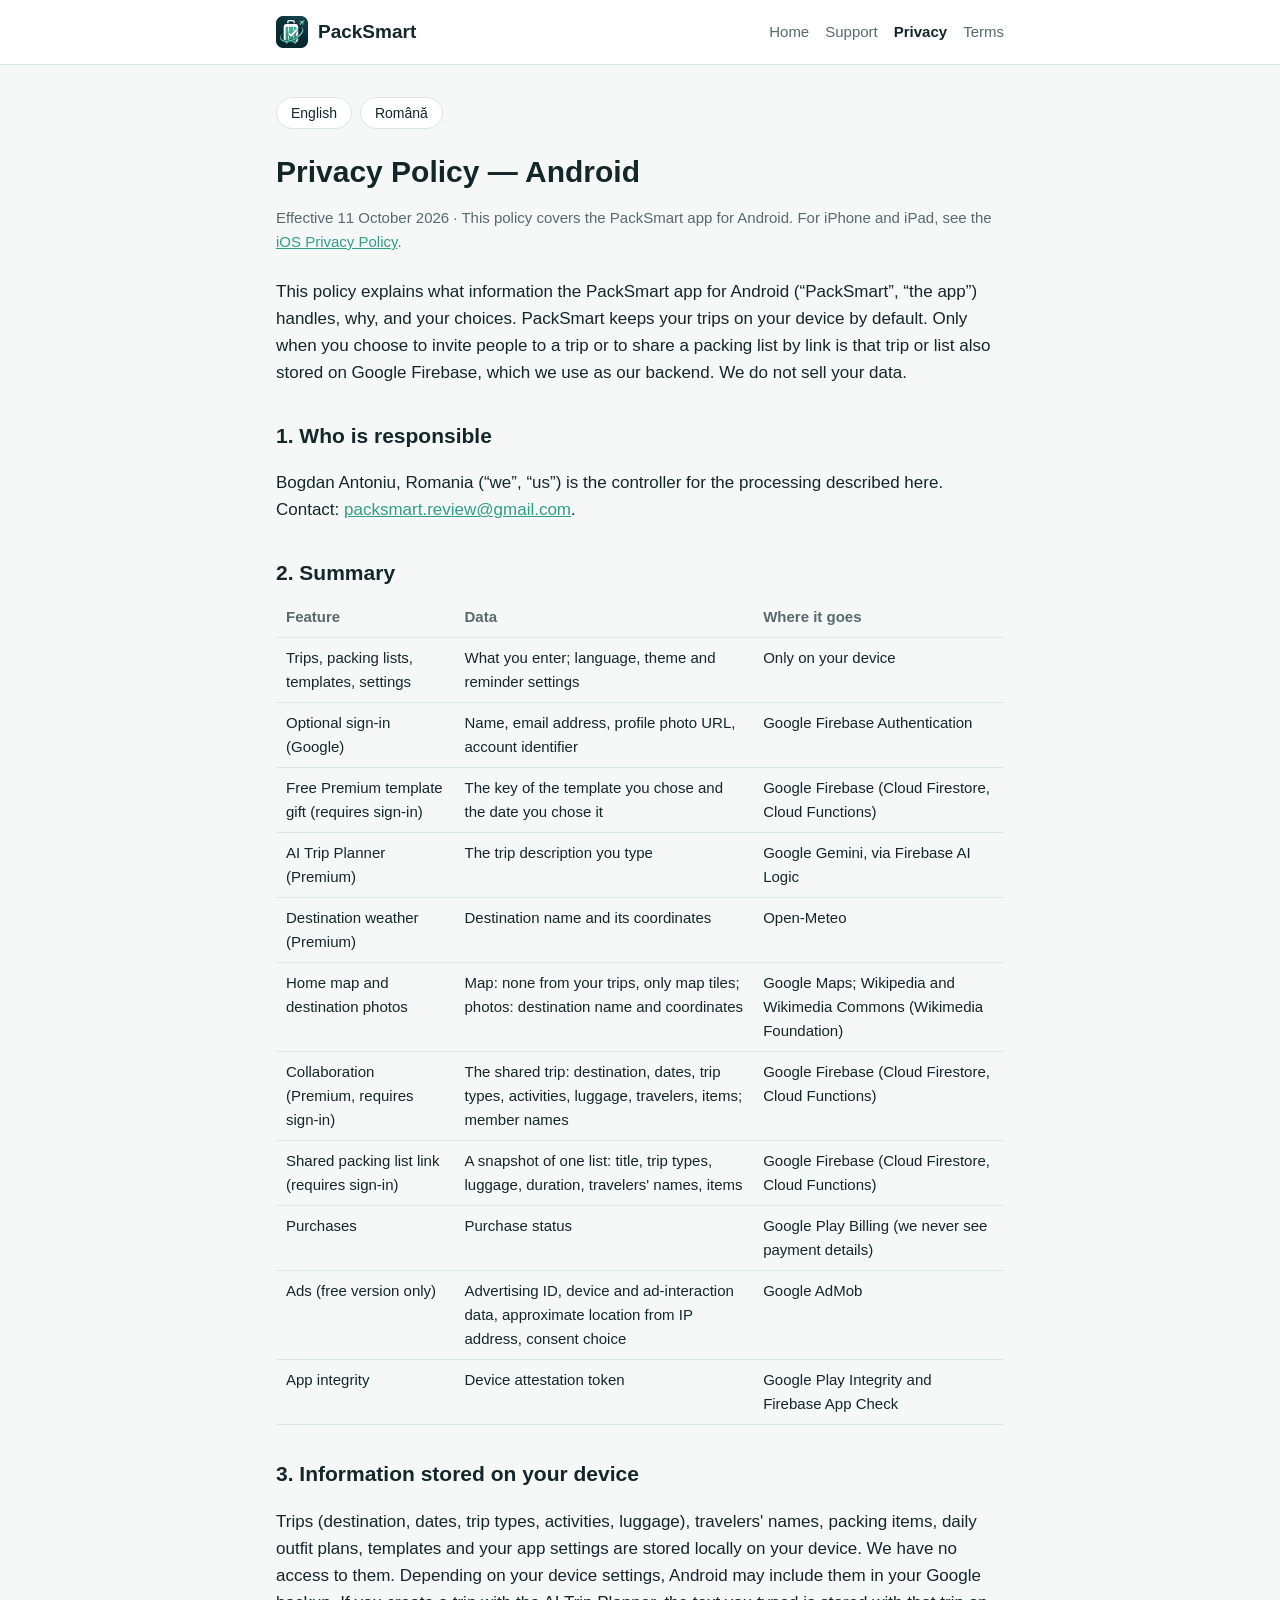
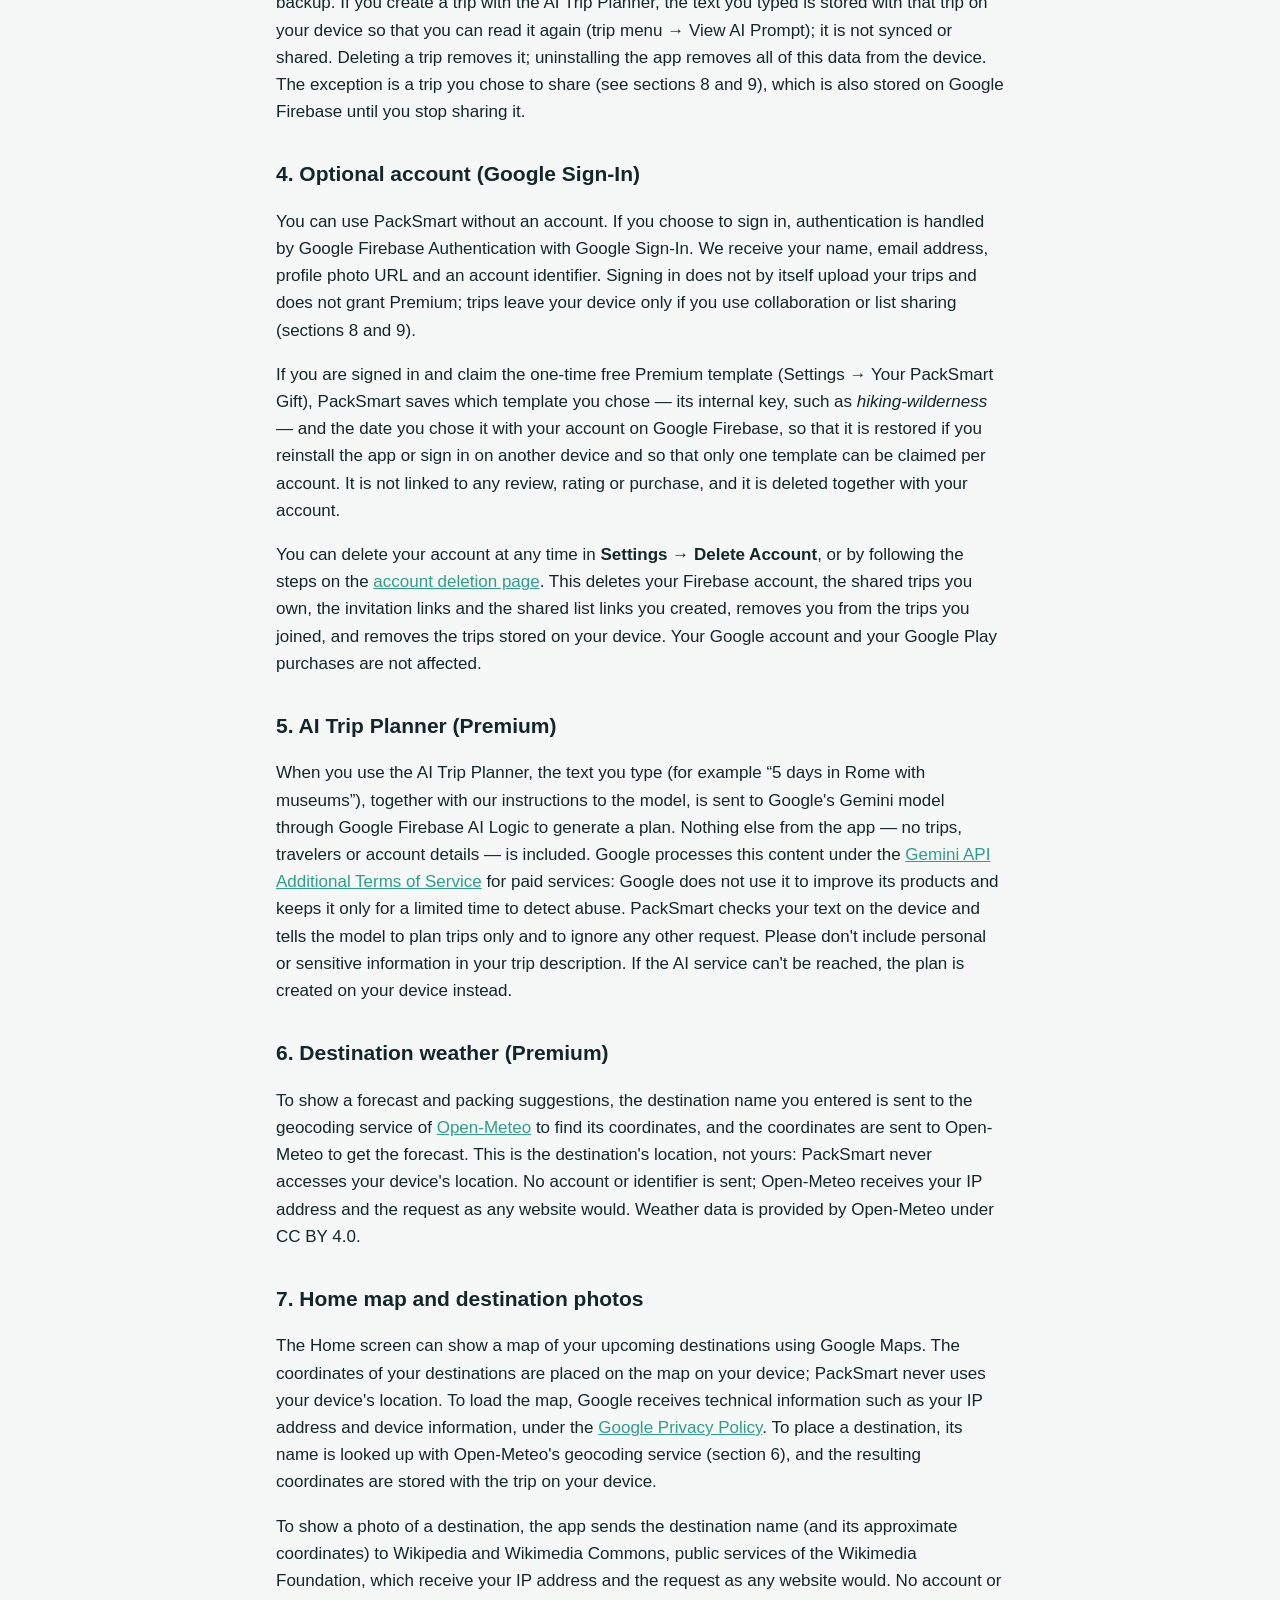
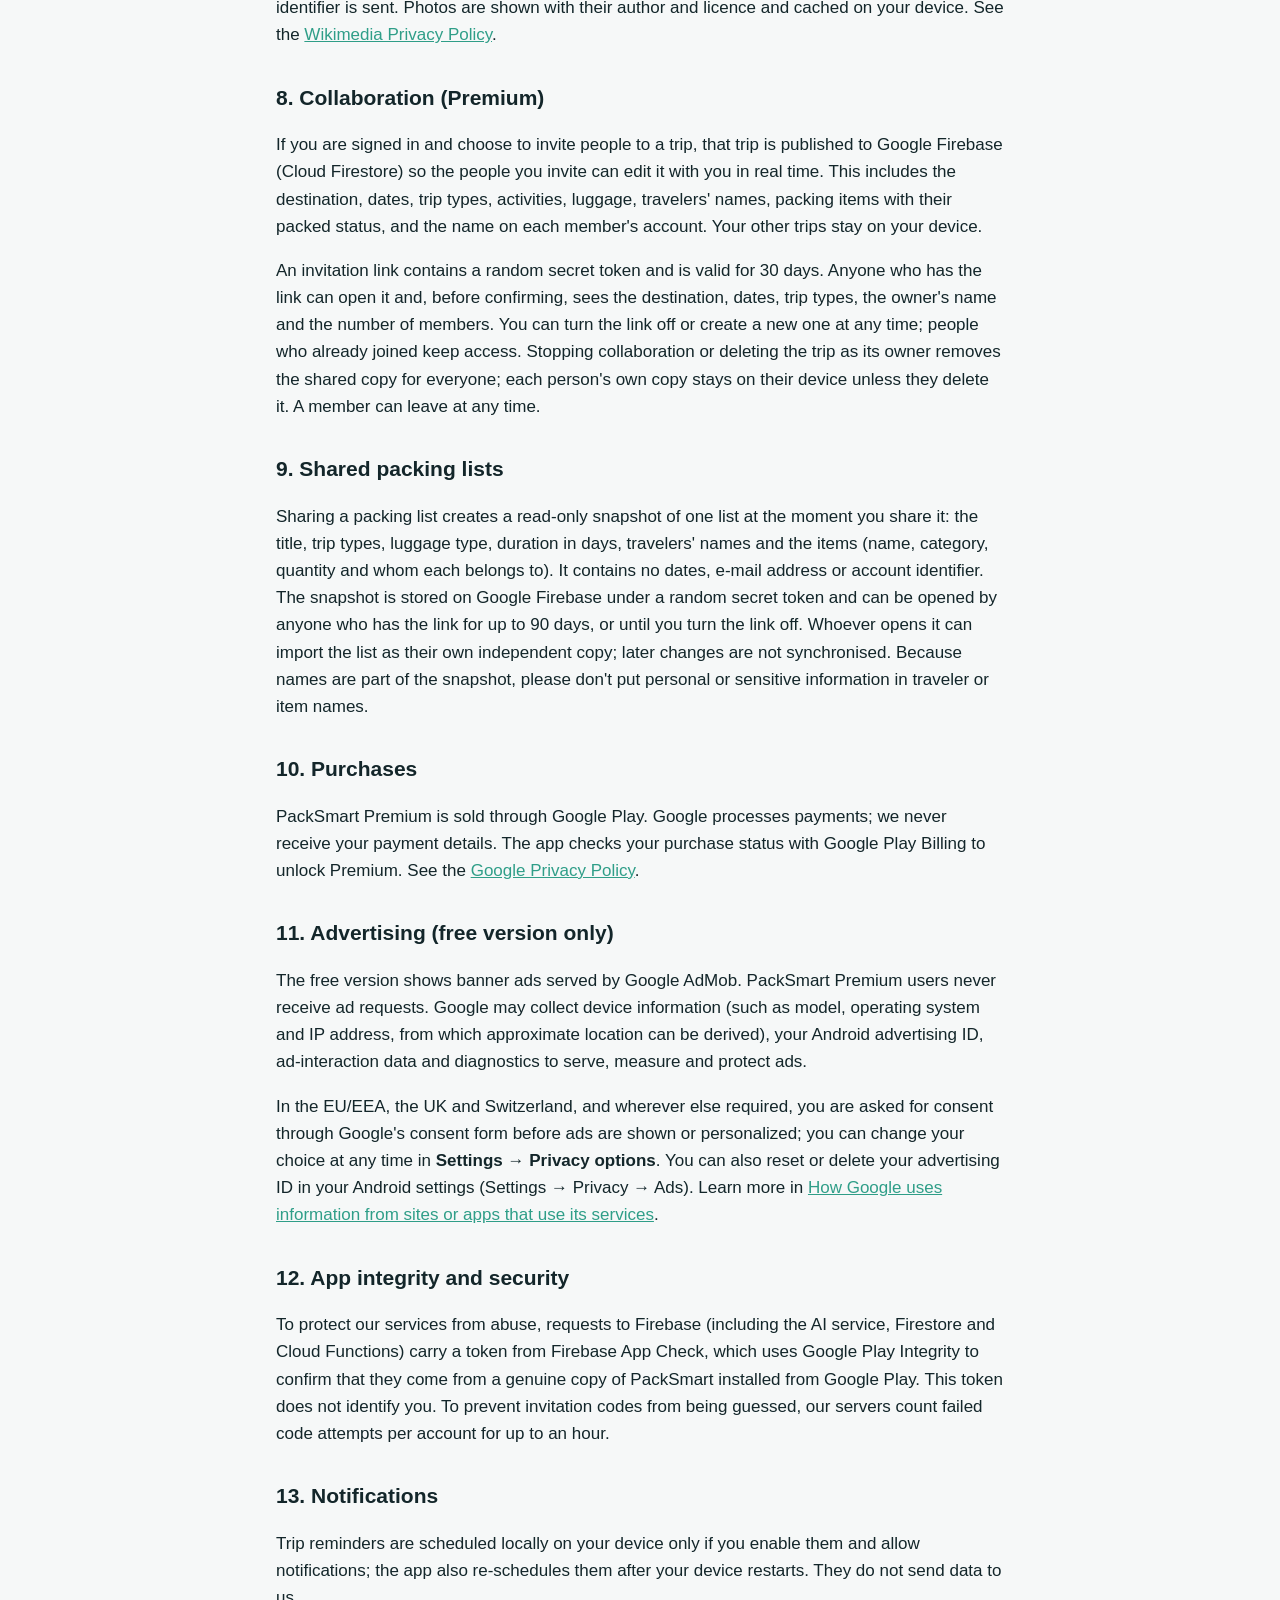
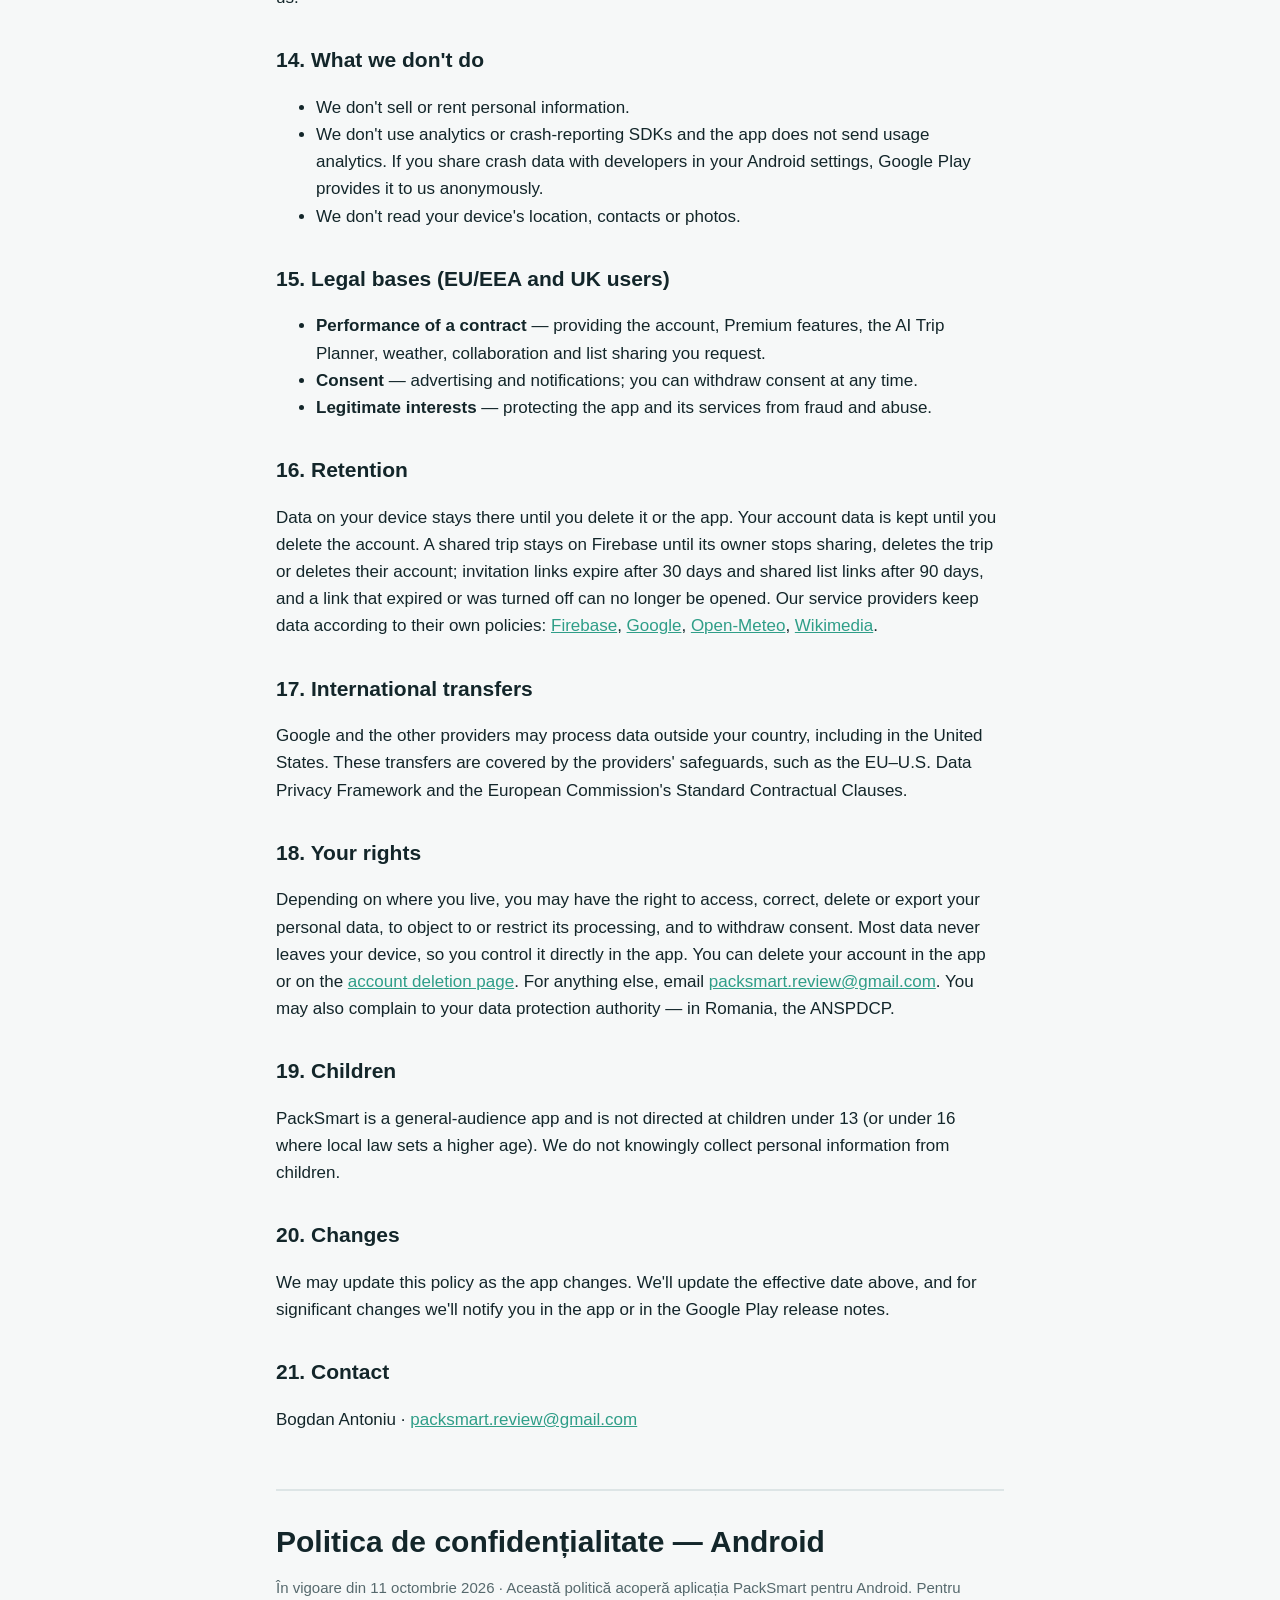
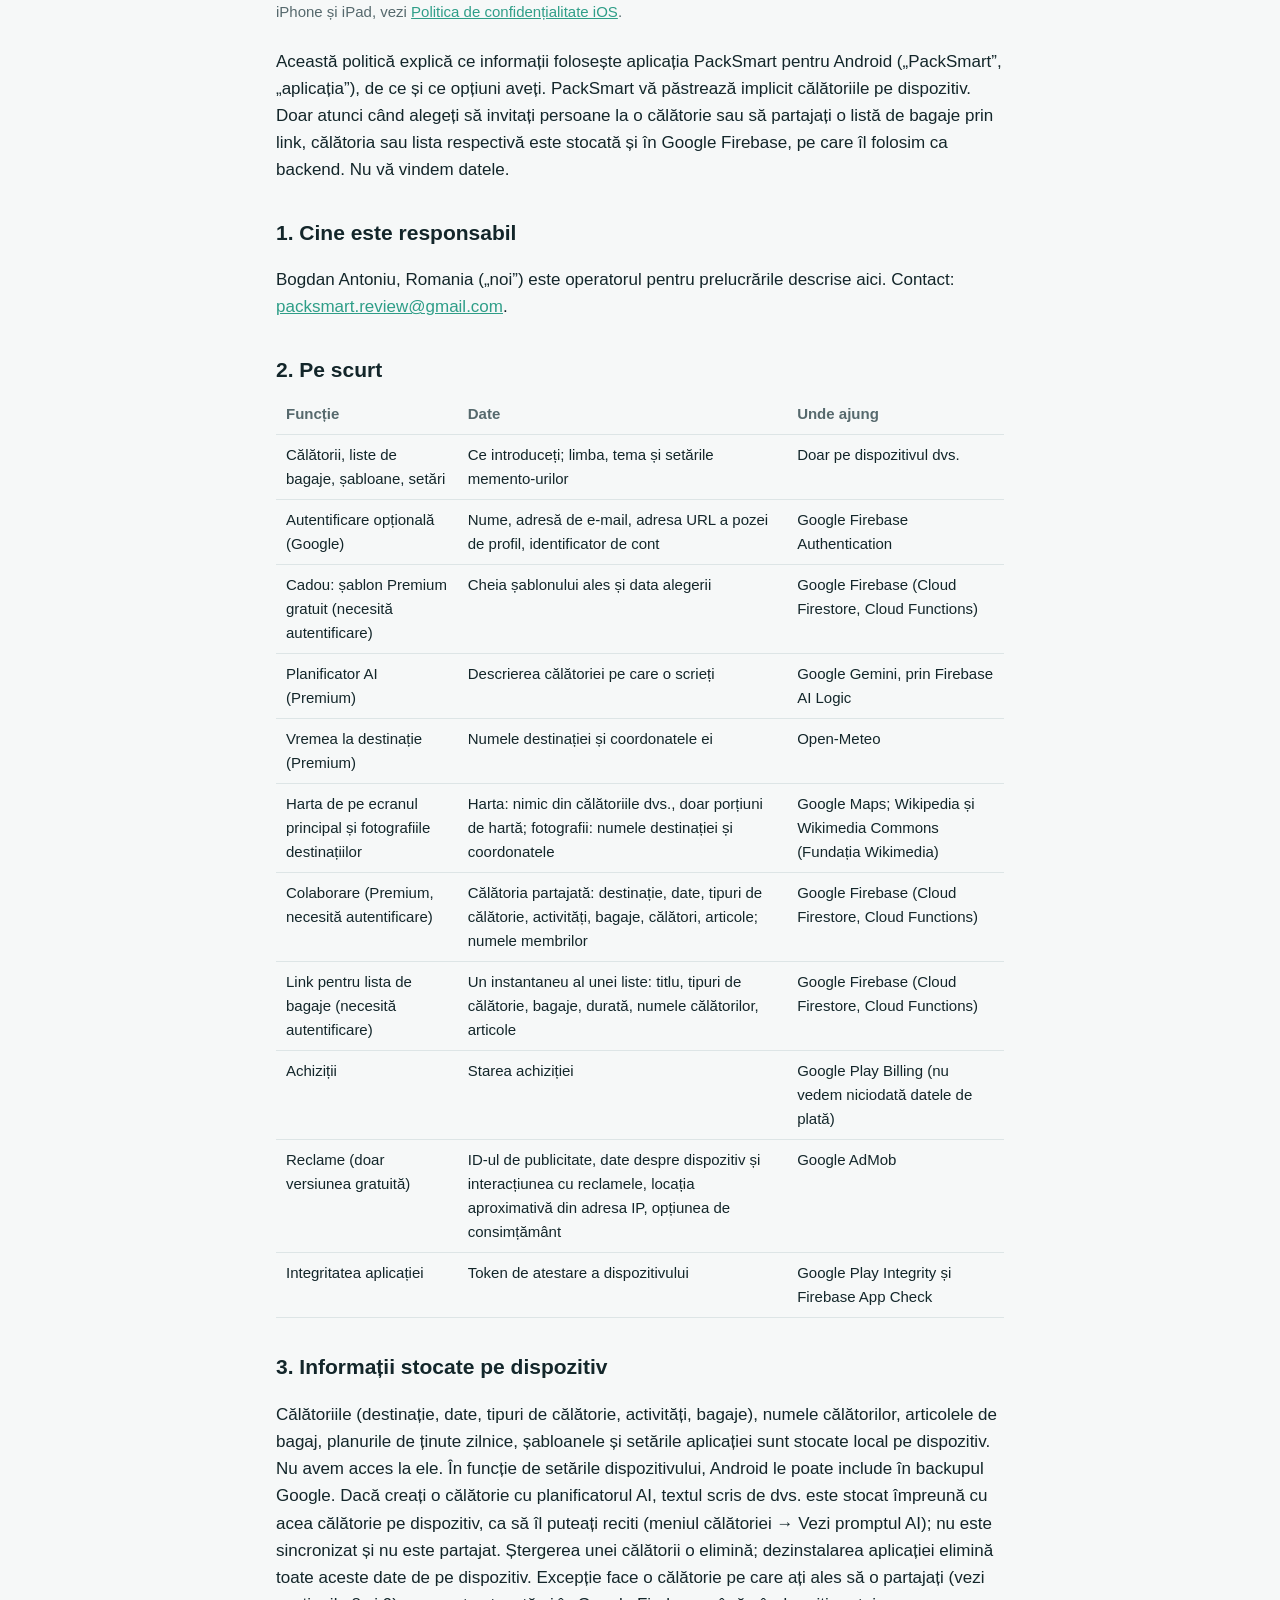
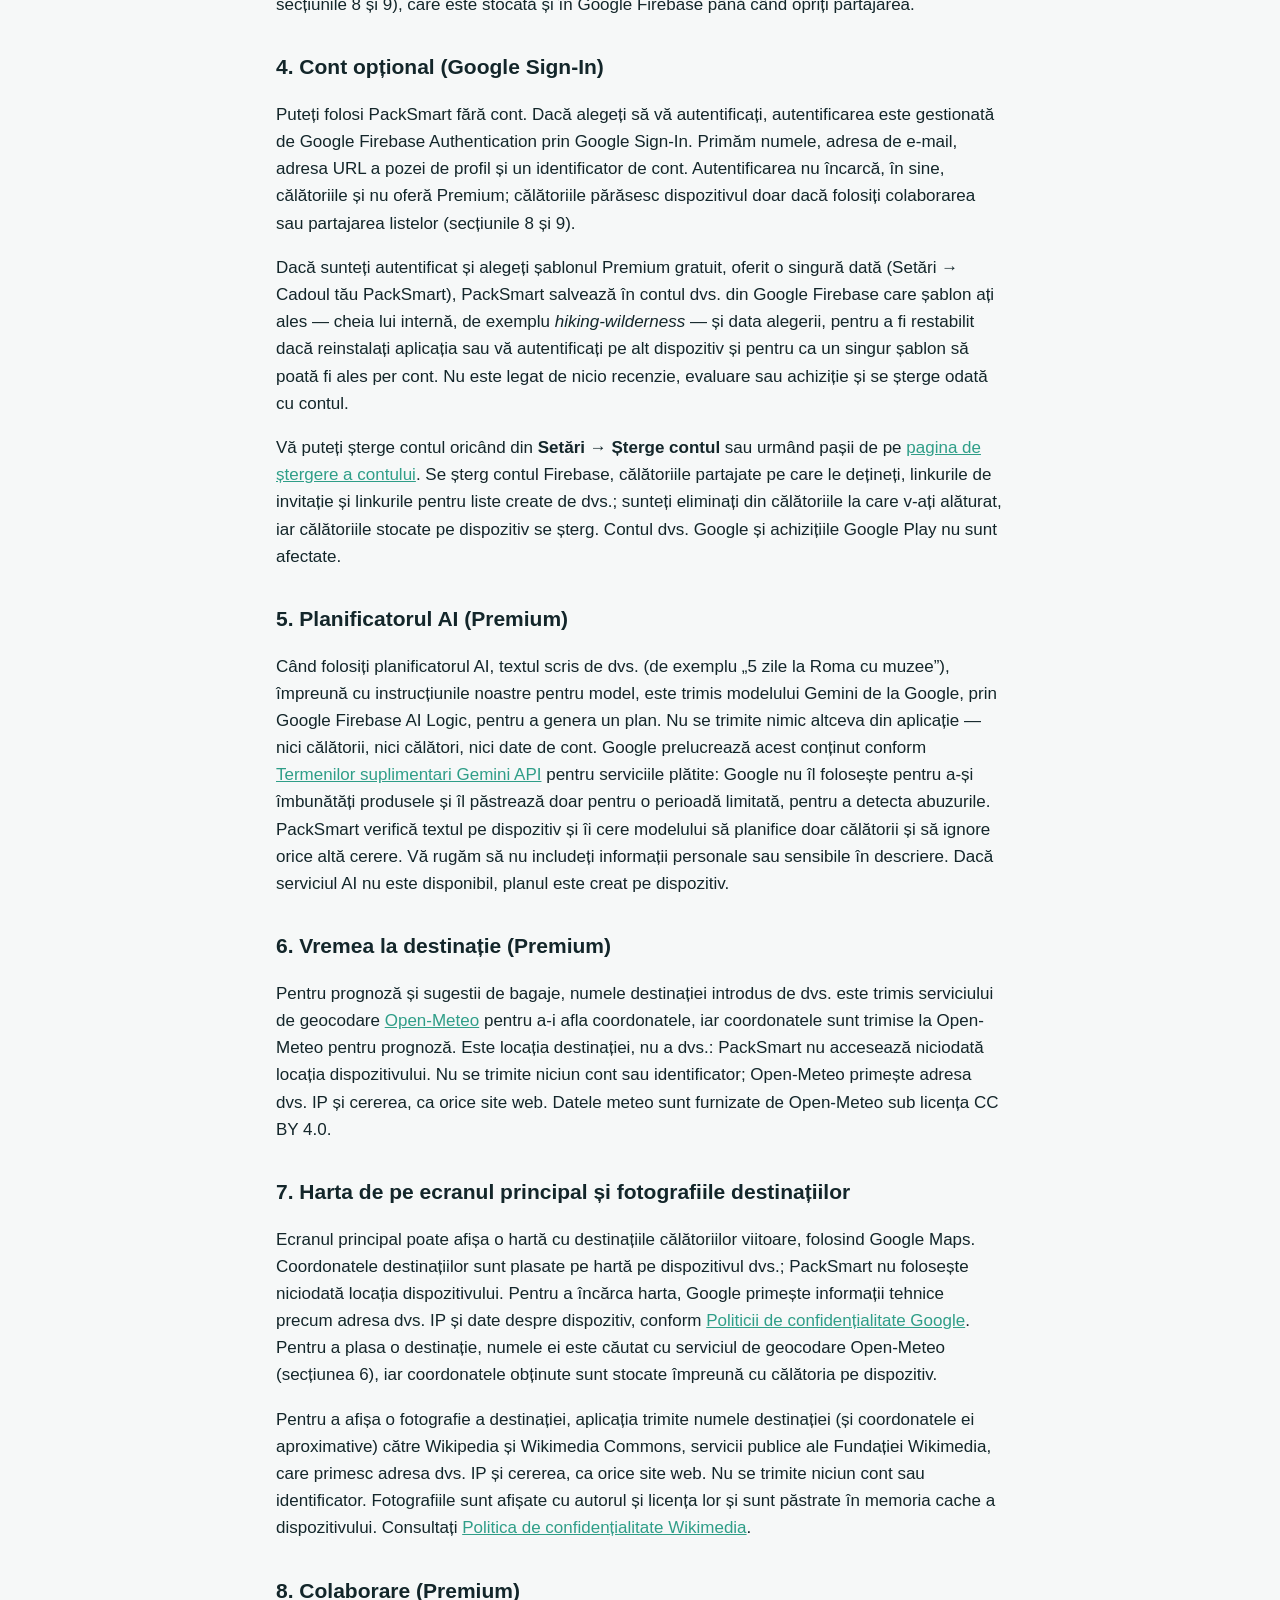
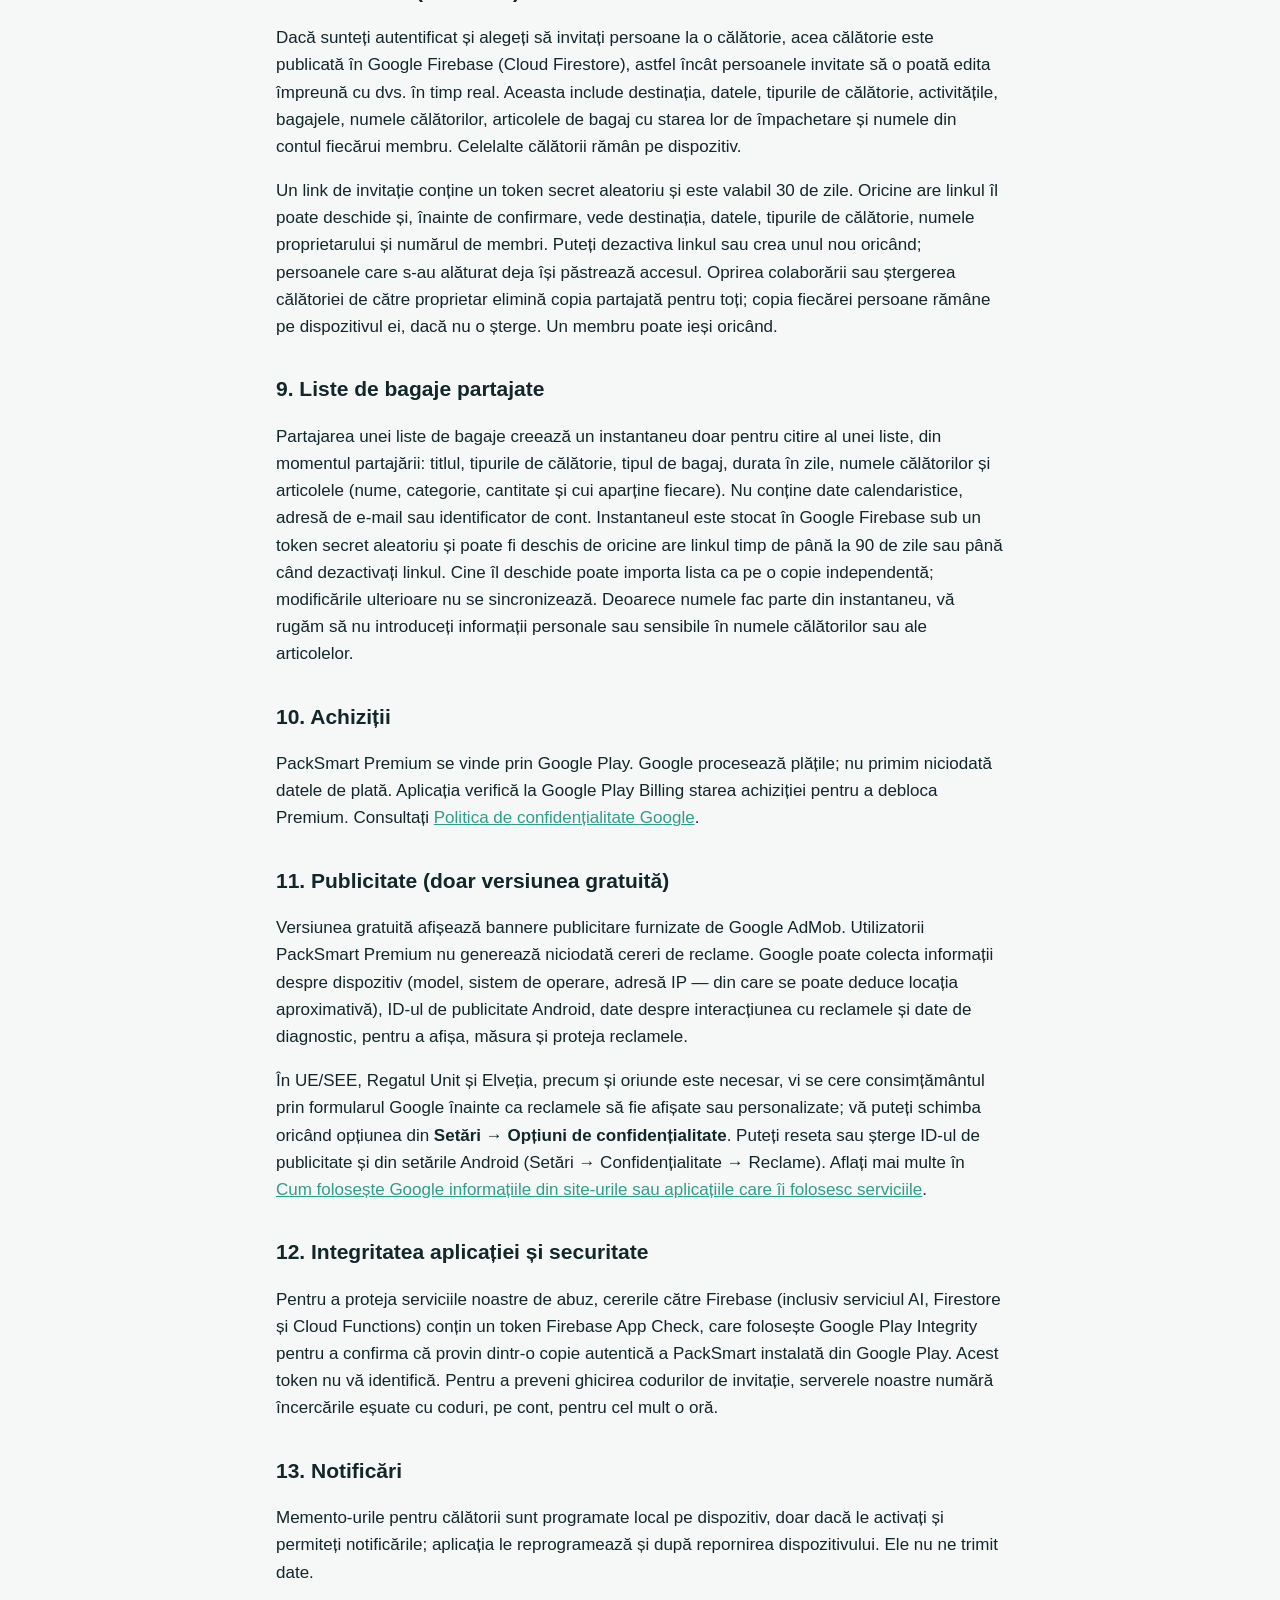
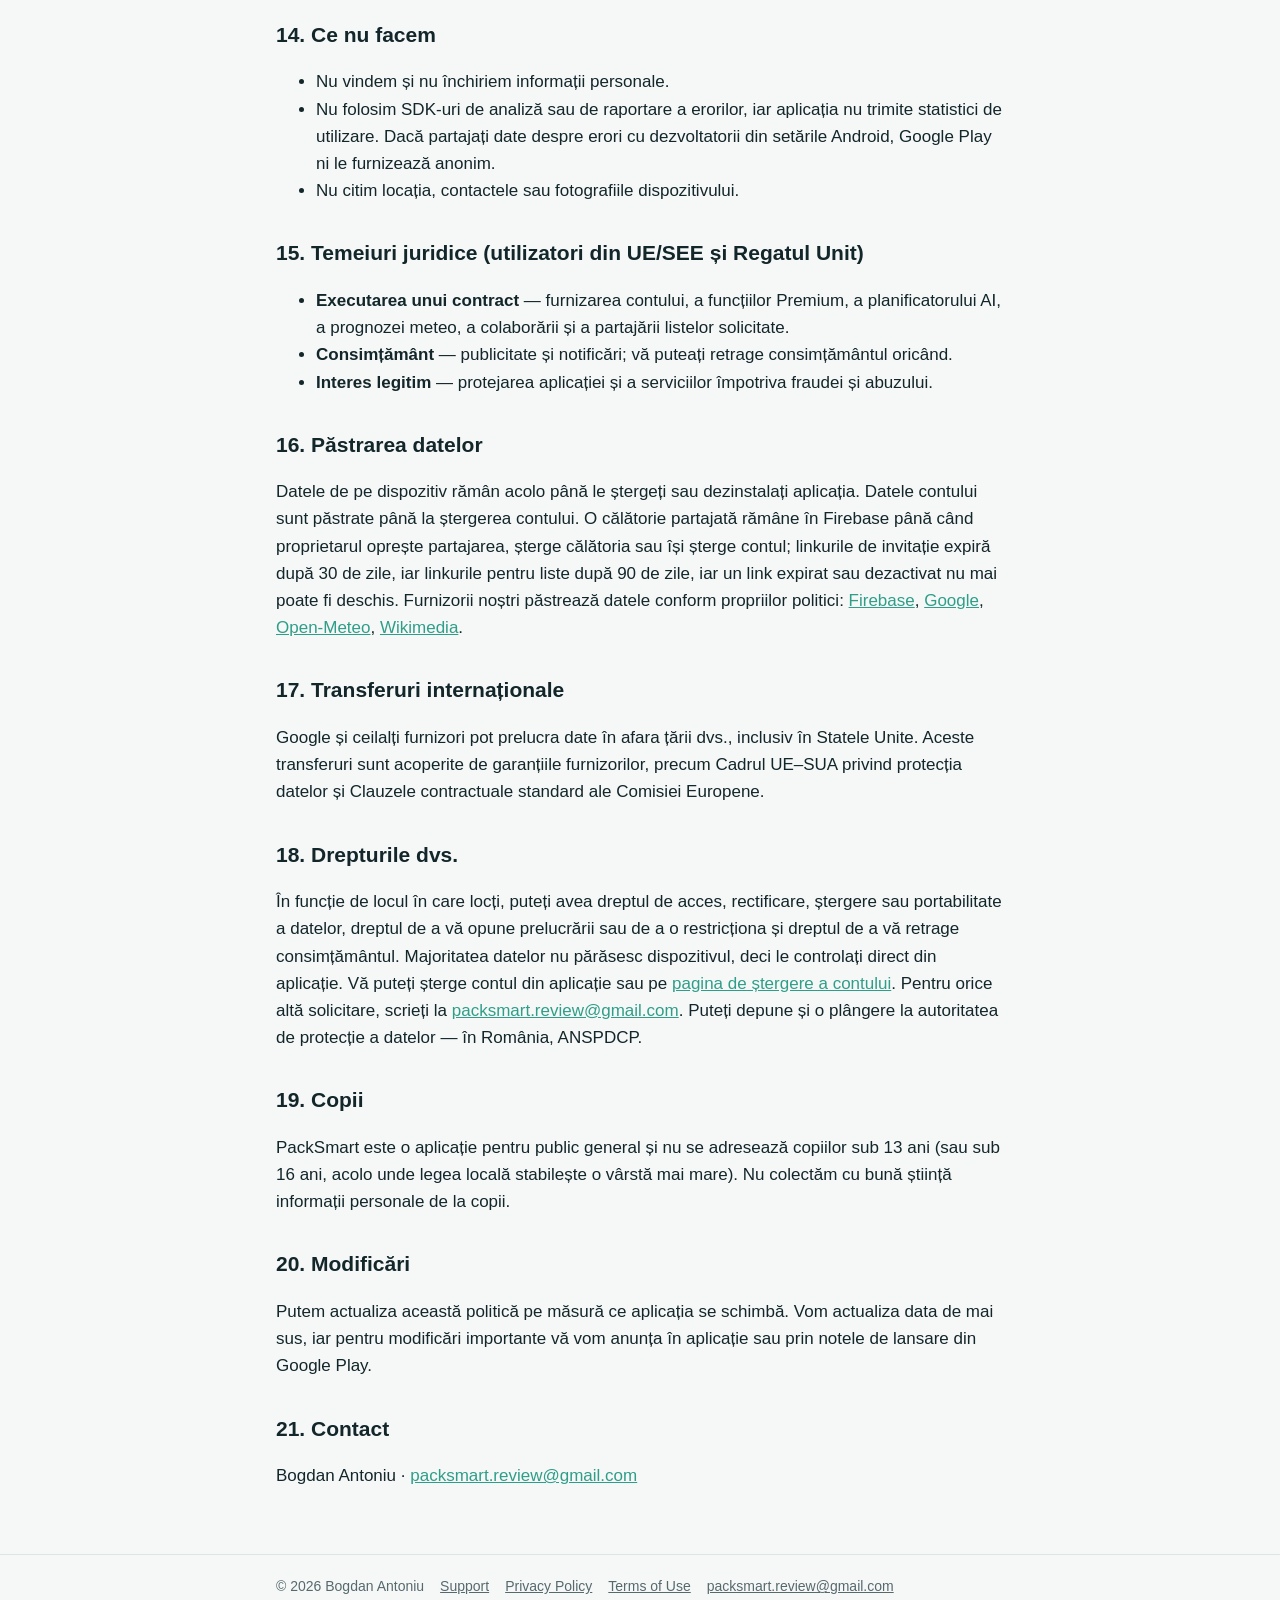
==== commit 2c59b736: "Privacy: the chosen free-gift template key is stored with the account (EN/RO, iOS and Android) Co-Au" ====
--- a/privacy-android.html
+++ b/privacy-android.html
@@ -27,7 +27,7 @@
 
     <section id="en" lang="en">
       <h1>Privacy Policy &mdash; Android</h1>
-      <p class="meta">Effective 10 October 2026 &middot; This policy covers the PackSmart app for Android. For iPhone and iPad, see the <a href="privacy.html">iOS Privacy Policy</a>.</p>
+      <p class="meta">Effective 11 October 2026 &middot; This policy covers the PackSmart app for Android. For iPhone and iPad, see the <a href="privacy.html">iOS Privacy Policy</a>.</p>
 
       <p>This policy explains what information the PackSmart app for Android (&ldquo;PackSmart&rdquo;, &ldquo;the app&rdquo;) handles, why, and your choices. PackSmart keeps your trips on your device by default. Only when you choose to invite people to a trip or to share a packing list by link is that trip or list also stored on Google Firebase, which we use as our backend. We do not sell your data.</p>
 
@@ -41,6 +41,7 @@
         <tbody>
           <tr><td>Trips, packing lists, templates, settings</td><td>What you enter; language, theme and reminder settings</td><td>Only on your device</td></tr>
           <tr><td>Optional sign-in (Google)</td><td>Name, email address, profile photo URL, account identifier</td><td>Google Firebase Authentication</td></tr>
+          <tr><td>Free Premium template gift (requires sign-in)</td><td>The key of the template you chose and the date you chose it</td><td>Google Firebase (Cloud Firestore, Cloud Functions)</td></tr>
           <tr><td>AI Trip Planner (Premium)</td><td>The trip description you type</td><td>Google Gemini, via Firebase AI Logic</td></tr>
           <tr><td>Destination weather (Premium)</td><td>Destination name and its coordinates</td><td>Open-Meteo</td></tr>
           <tr><td>Home map and destination photos</td><td>Map: none from your trips, only map tiles; photos: destination name and coordinates</td><td>Google Maps; Wikipedia and Wikimedia Commons (Wikimedia Foundation)</td></tr>
@@ -58,6 +59,7 @@
 
       <h2>4. Optional account (Google Sign-In)</h2>
       <p>You can use PackSmart without an account. If you choose to sign in, authentication is handled by Google Firebase Authentication with Google Sign-In. We receive your name, email address, profile photo URL and an account identifier. Signing in does not by itself upload your trips and does not grant Premium; trips leave your device only if you use collaboration or list sharing (sections 8 and 9).</p>
+      <p>If you are signed in and claim the one-time free Premium template (Settings &rarr; Your PackSmart Gift), PackSmart saves which template you chose &mdash; its internal key, such as <em>hiking-wilderness</em> &mdash; and the date you chose it with your account on Google Firebase, so that it is restored if you reinstall the app or sign in on another device and so that only one template can be claimed per account. It is not linked to any review, rating or purchase, and it is deleted together with your account.</p>
       <p>You can delete your account at any time in <strong>Settings &rarr; Delete Account</strong>, or by following the steps on the <a href="https://packsmart-a6d26.web.app/data/delete-account.html">account deletion page</a>. This deletes your Firebase account, the shared trips you own, the invitation links and the shared list links you created, removes you from the trips you joined, and removes the trips stored on your device. Your Google account and your Google Play purchases are not affected.</p>
 
       <h2>5. AI Trip Planner (Premium)</h2>
@@ -127,7 +129,7 @@
 
     <section id="ro" lang="ro">
       <h1>Politica de confiden&#539;ialitate &mdash; Android</h1>
-      <p class="meta">&Icirc;n vigoare din 10 octombrie 2026 &middot; Aceast&#259; politic&#259; acoper&#259; aplica&#539;ia PackSmart pentru Android. Pentru iPhone &#537;i iPad, vezi <a href="privacy.html">Politica de confiden&#539;ialitate iOS</a>.</p>
+      <p class="meta">&Icirc;n vigoare din 11 octombrie 2026 &middot; Aceast&#259; politic&#259; acoper&#259; aplica&#539;ia PackSmart pentru Android. Pentru iPhone &#537;i iPad, vezi <a href="privacy.html">Politica de confiden&#539;ialitate iOS</a>.</p>
 
       <p>Aceast&#259; politic&#259; explic&#259; ce informa&#539;ii folose&#537;te aplica&#539;ia PackSmart pentru Android (&bdquo;PackSmart&rdquo;, &bdquo;aplica&#539;ia&rdquo;), de ce &#537;i ce op&#539;iuni ave&#539;i. PackSmart v&#259; p&#259;streaz&#259; implicit c&#259;l&#259;toriile pe dispozitiv. Doar atunci c&acirc;nd alege&#539;i s&#259; invita&#539;i persoane la o c&#259;l&#259;torie sau s&#259; partaja&#539;i o list&#259; de bagaje prin link, c&#259;l&#259;toria sau lista respectiv&#259; este stocat&#259; &#537;i &icirc;n Google Firebase, pe care &icirc;l folosim ca backend. Nu v&#259; vindem datele.</p>
 
@@ -141,6 +143,7 @@
         <tbody>
           <tr><td>C&#259;l&#259;torii, liste de bagaje, &#537;abloane, set&#259;ri</td><td>Ce introduce&#539;i; limba, tema &#537;i set&#259;rile memento-urilor</td><td>Doar pe dispozitivul dvs.</td></tr>
           <tr><td>Autentificare op&#539;ional&#259; (Google)</td><td>Nume, adres&#259; de e-mail, adresa URL a pozei de profil, identificator de cont</td><td>Google Firebase Authentication</td></tr>
+          <tr><td>Cadou: &#537;ablon Premium gratuit (necesit&#259; autentificare)</td><td>Cheia &#537;ablonului ales &#537;i data alegerii</td><td>Google Firebase (Cloud Firestore, Cloud Functions)</td></tr>
           <tr><td>Planificator AI (Premium)</td><td>Descrierea c&#259;l&#259;toriei pe care o scrie&#539;i</td><td>Google Gemini, prin Firebase AI Logic</td></tr>
           <tr><td>Vremea la destina&#539;ie (Premium)</td><td>Numele destina&#539;iei &#537;i coordonatele ei</td><td>Open-Meteo</td></tr>
           <tr><td>Harta de pe ecranul principal &#537;i fotografiile destina&#539;iilor</td><td>Harta: nimic din c&#259;l&#259;toriile dvs., doar por&#539;iuni de hart&#259;; fotografii: numele destina&#539;iei &#537;i coordonatele</td><td>Google Maps; Wikipedia &#537;i Wikimedia Commons (Funda&#539;ia Wikimedia)</td></tr>
@@ -158,6 +161,7 @@
 
       <h2>4. Cont op&#539;ional (Google Sign-In)</h2>
       <p>Pute&#539;i folosi PackSmart f&#259;r&#259; cont. Dac&#259; alege&#539;i s&#259; v&#259; autentifica&#539;i, autentificarea este gestionat&#259; de Google Firebase Authentication prin Google Sign-In. Prim&#259;m numele, adresa de e-mail, adresa URL a pozei de profil &#537;i un identificator de cont. Autentificarea nu &icirc;ncarc&#259;, &icirc;n sine, c&#259;l&#259;toriile &#537;i nu ofer&#259; Premium; c&#259;l&#259;toriile p&#259;r&#259;sesc dispozitivul doar dac&#259; folosi&#539;i colaborarea sau partajarea listelor (sec&#539;iunile 8 &#537;i 9).</p>
+      <p>Dac&#259; sunte&#539;i autentificat &#537;i alege&#539;i &#537;ablonul Premium gratuit, oferit o singur&#259; dat&#259; (Set&#259;ri &rarr; Cadoul t&#259;u PackSmart), PackSmart salveaz&#259; &icirc;n contul dvs. din Google Firebase care &#537;ablon a&#539;i ales &mdash; cheia lui intern&#259;, de exemplu <em>hiking-wilderness</em> &mdash; &#537;i data alegerii, pentru a fi restabilit dac&#259; reinstala&#539;i aplica&#539;ia sau v&#259; autentifica&#539;i pe alt dispozitiv &#537;i pentru ca un singur &#537;ablon s&#259; poat&#259; fi ales per cont. Nu este legat de nicio recenzie, evaluare sau achizi&#539;ie &#537;i se &#537;terge odat&#259; cu contul.</p>
       <p>V&#259; pute&#539;i &#537;terge contul oric&acirc;nd din <strong>Set&#259;ri &rarr; &#536;terge contul</strong> sau urm&acirc;nd pa&#537;ii de pe <a href="https://packsmart-a6d26.web.app/data/delete-account.html">pagina de &#537;tergere a contului</a>. Se &#537;terg contul Firebase, c&#259;l&#259;toriile partajate pe care le de&#539;ine&#539;i, linkurile de invita&#539;ie &#537;i linkurile pentru liste create de dvs.; sunte&#539;i elimina&#539;i din c&#259;l&#259;toriile la care v-a&#539;i al&#259;turat, iar c&#259;l&#259;toriile stocate pe dispozitiv se &#537;terg. Contul dvs. Google &#537;i achizi&#539;iile Google Play nu sunt afectate.</p>
 
       <h2>5. Planificatorul AI (Premium)</h2>
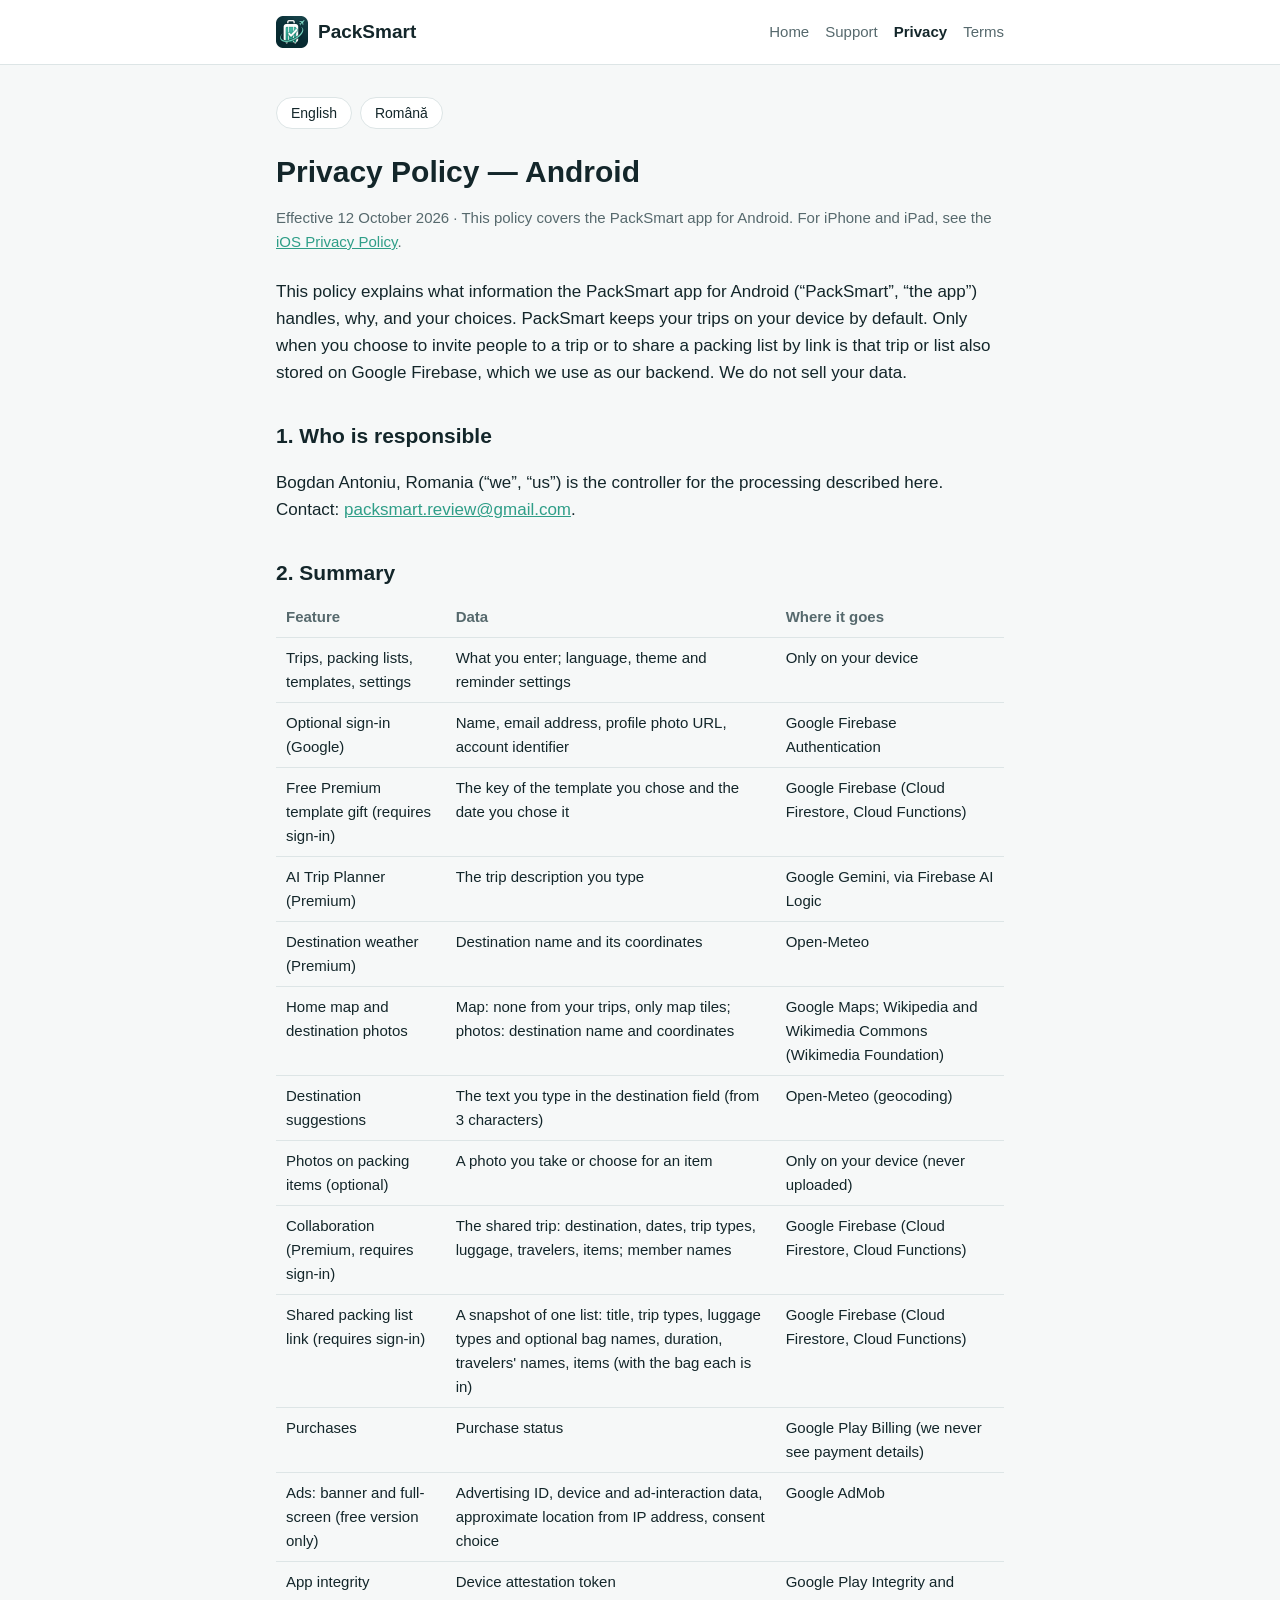
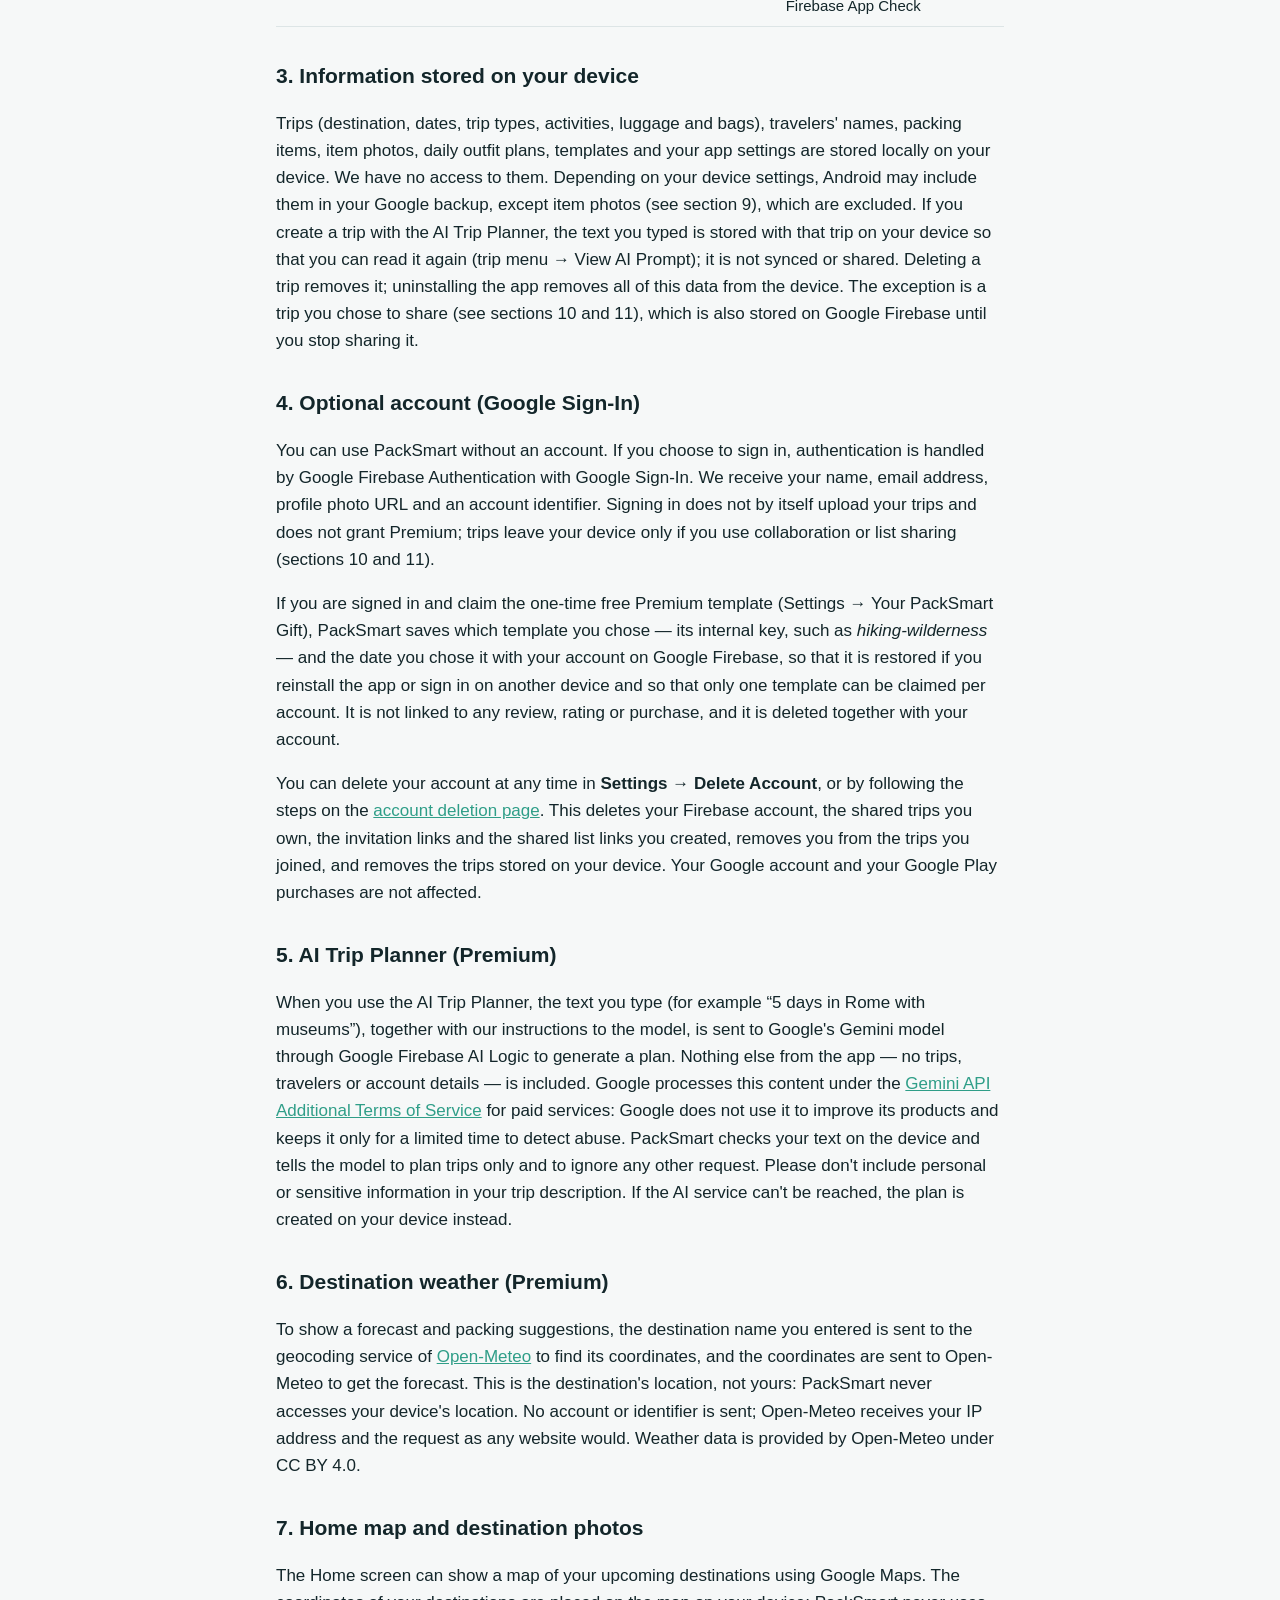
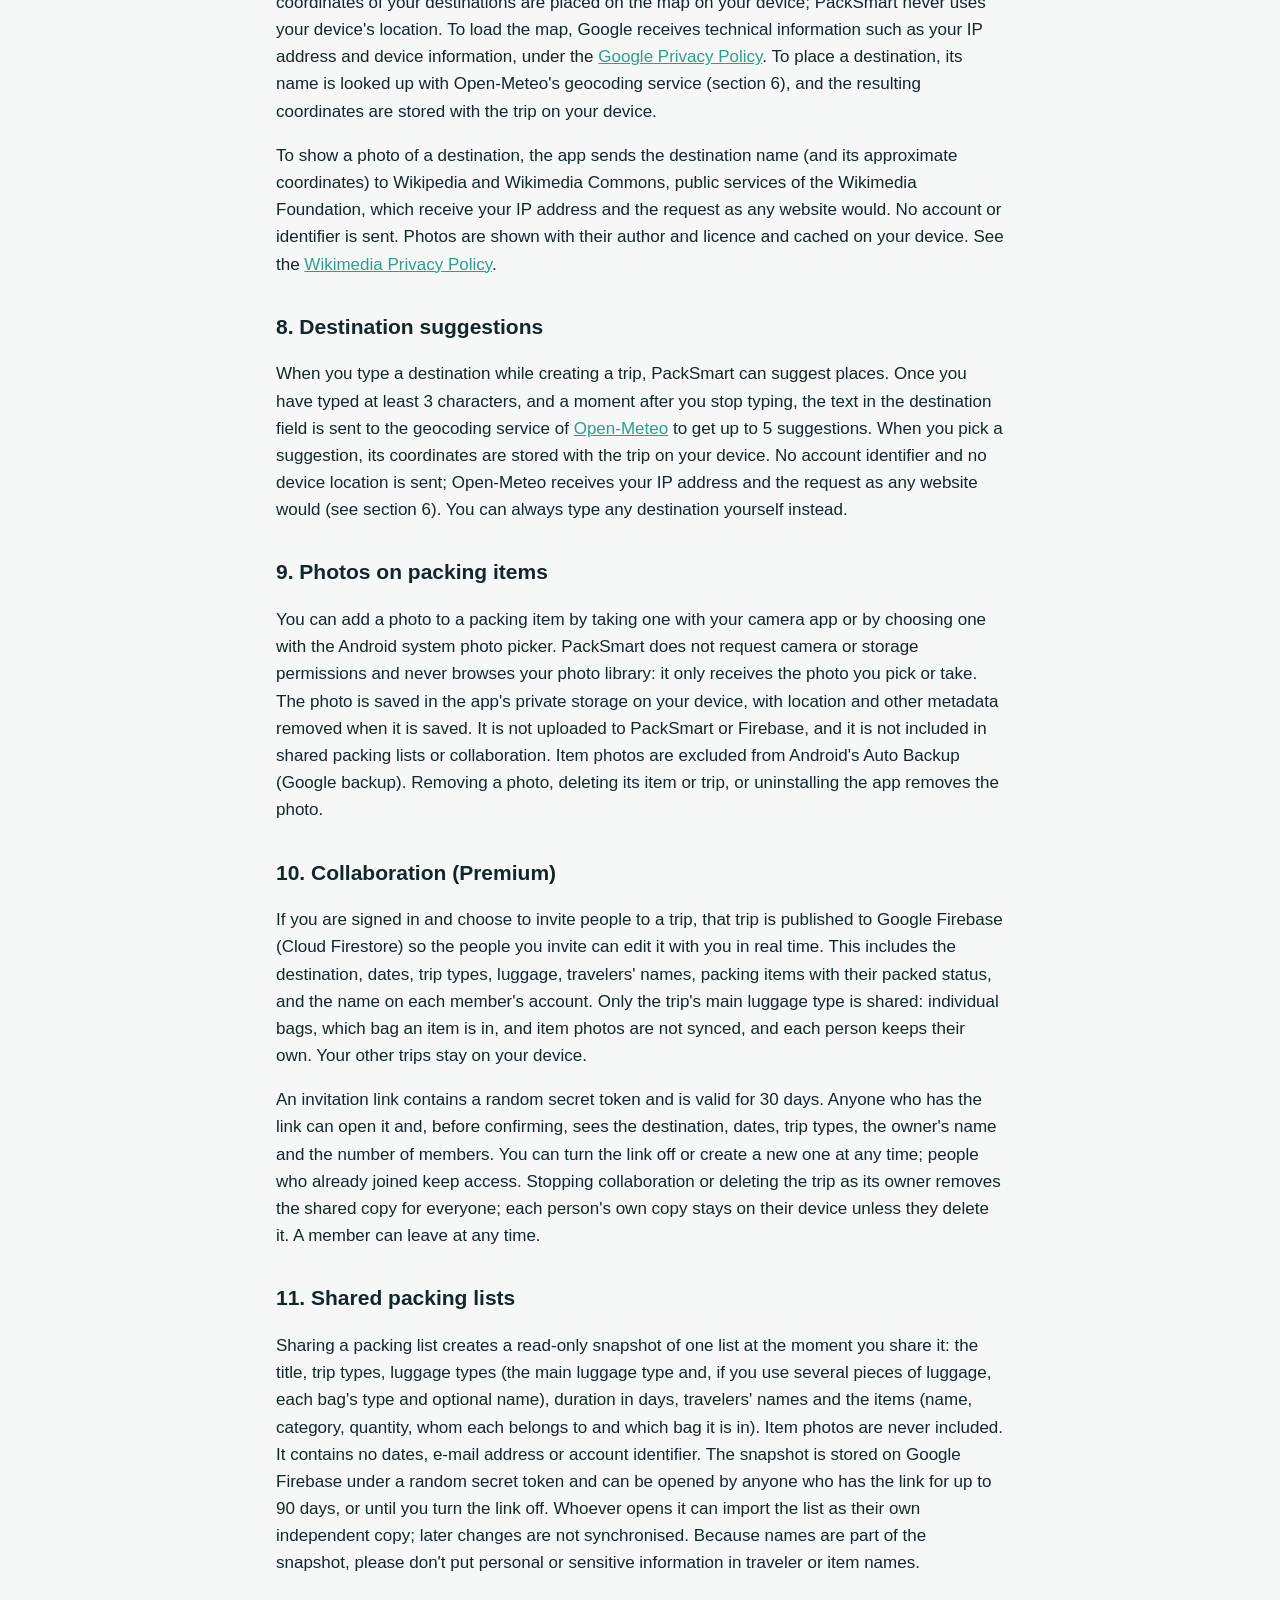
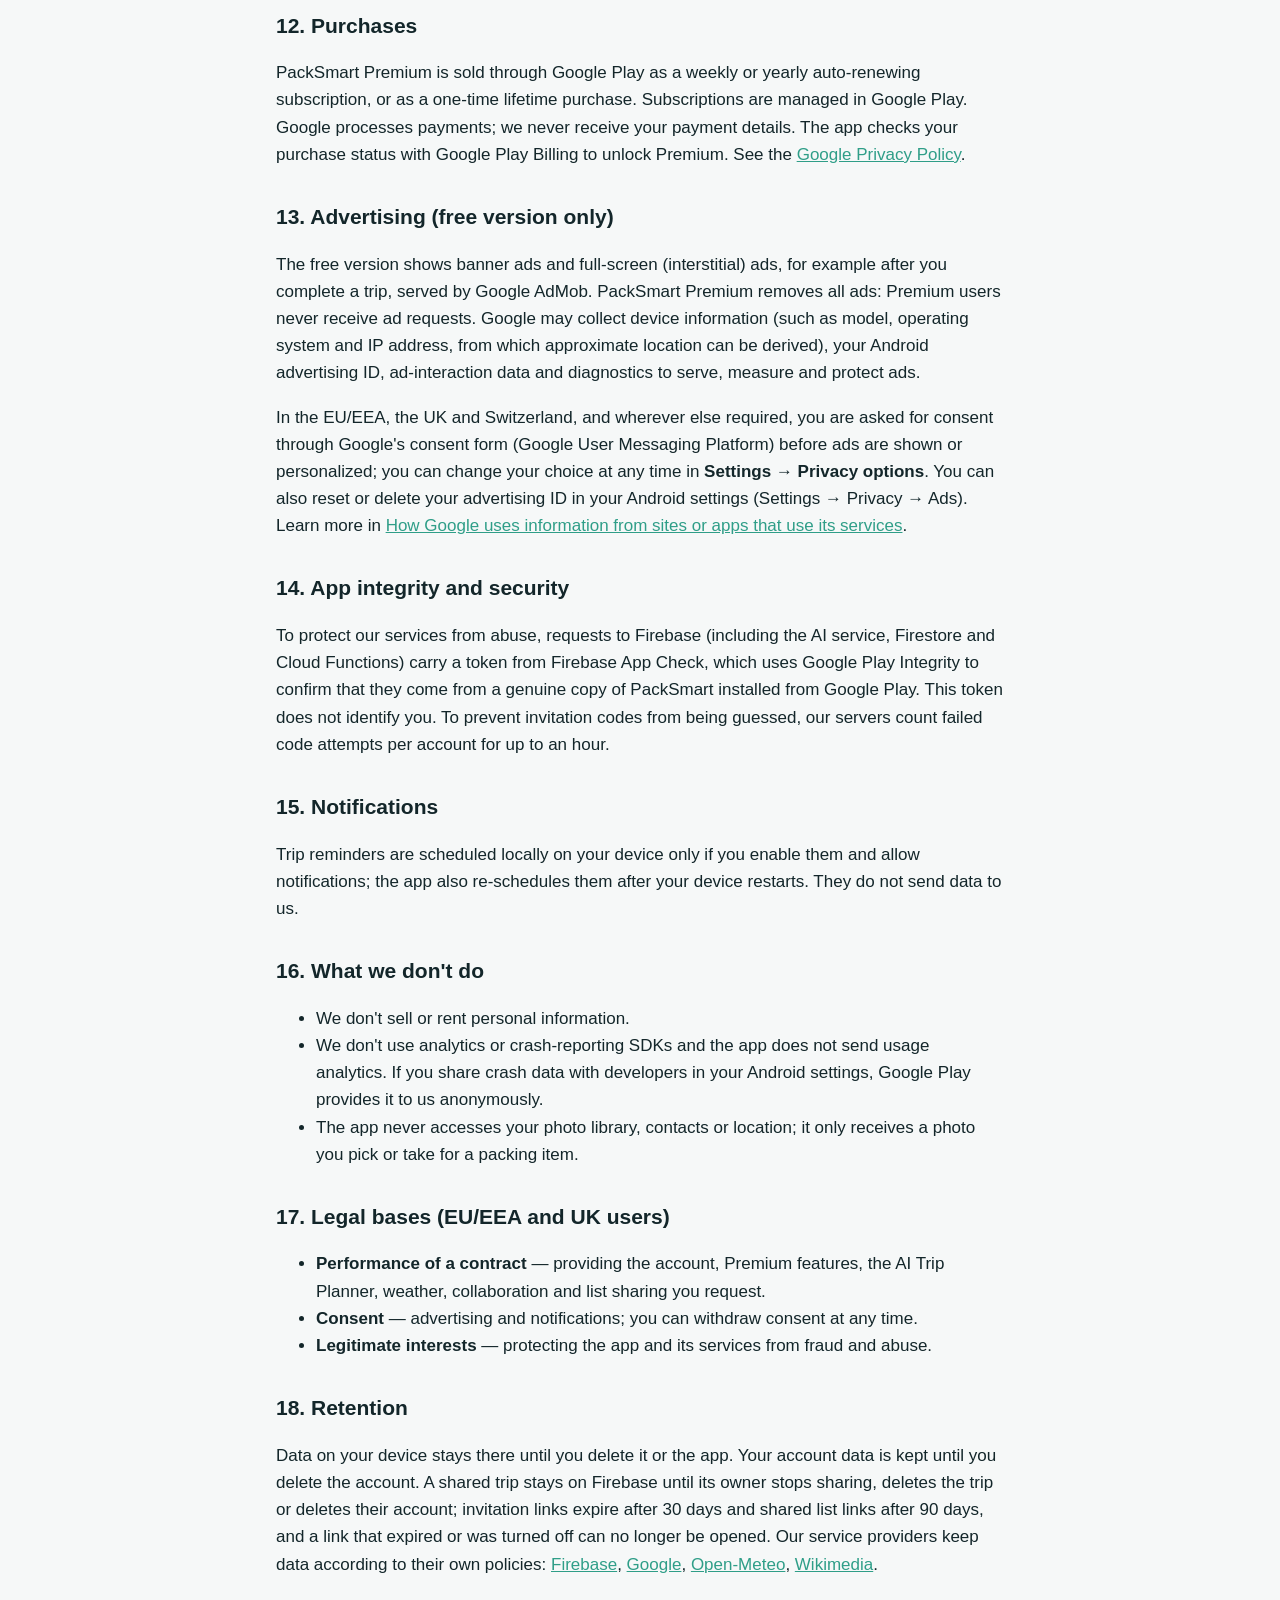
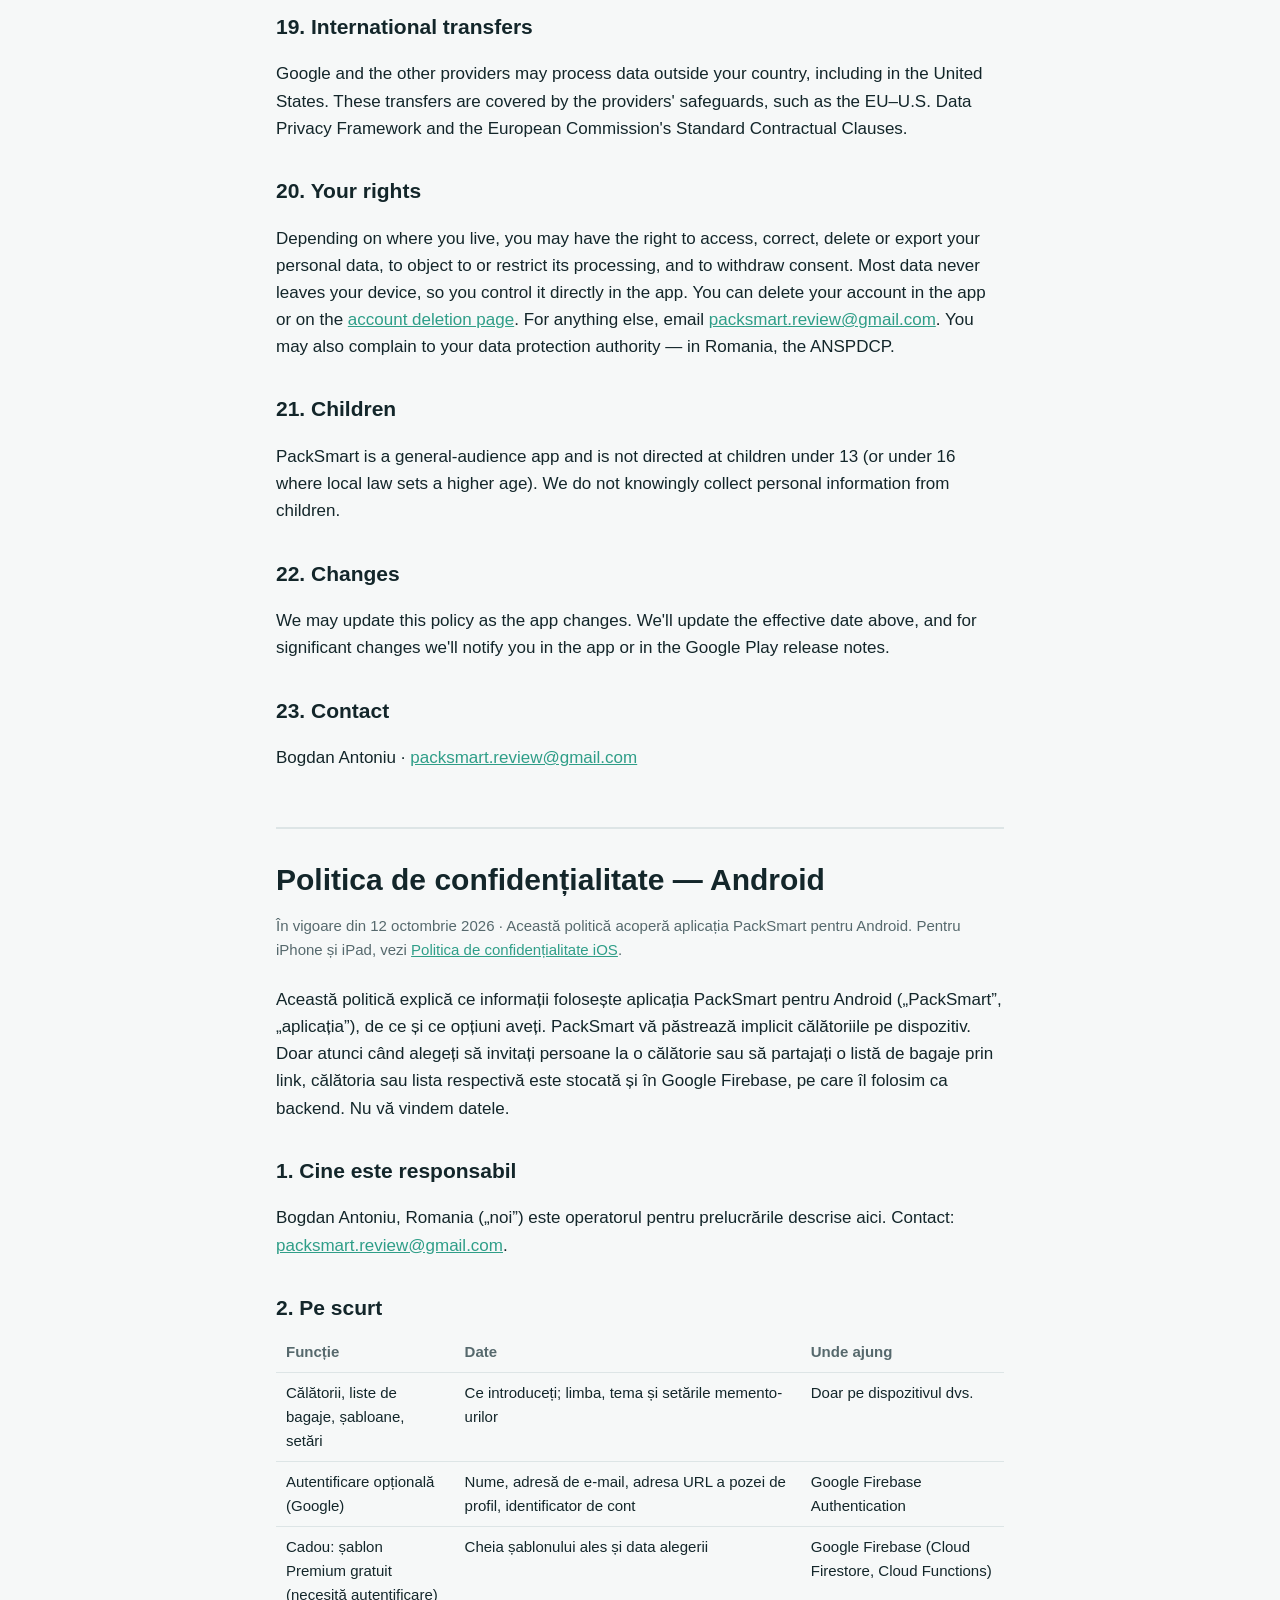
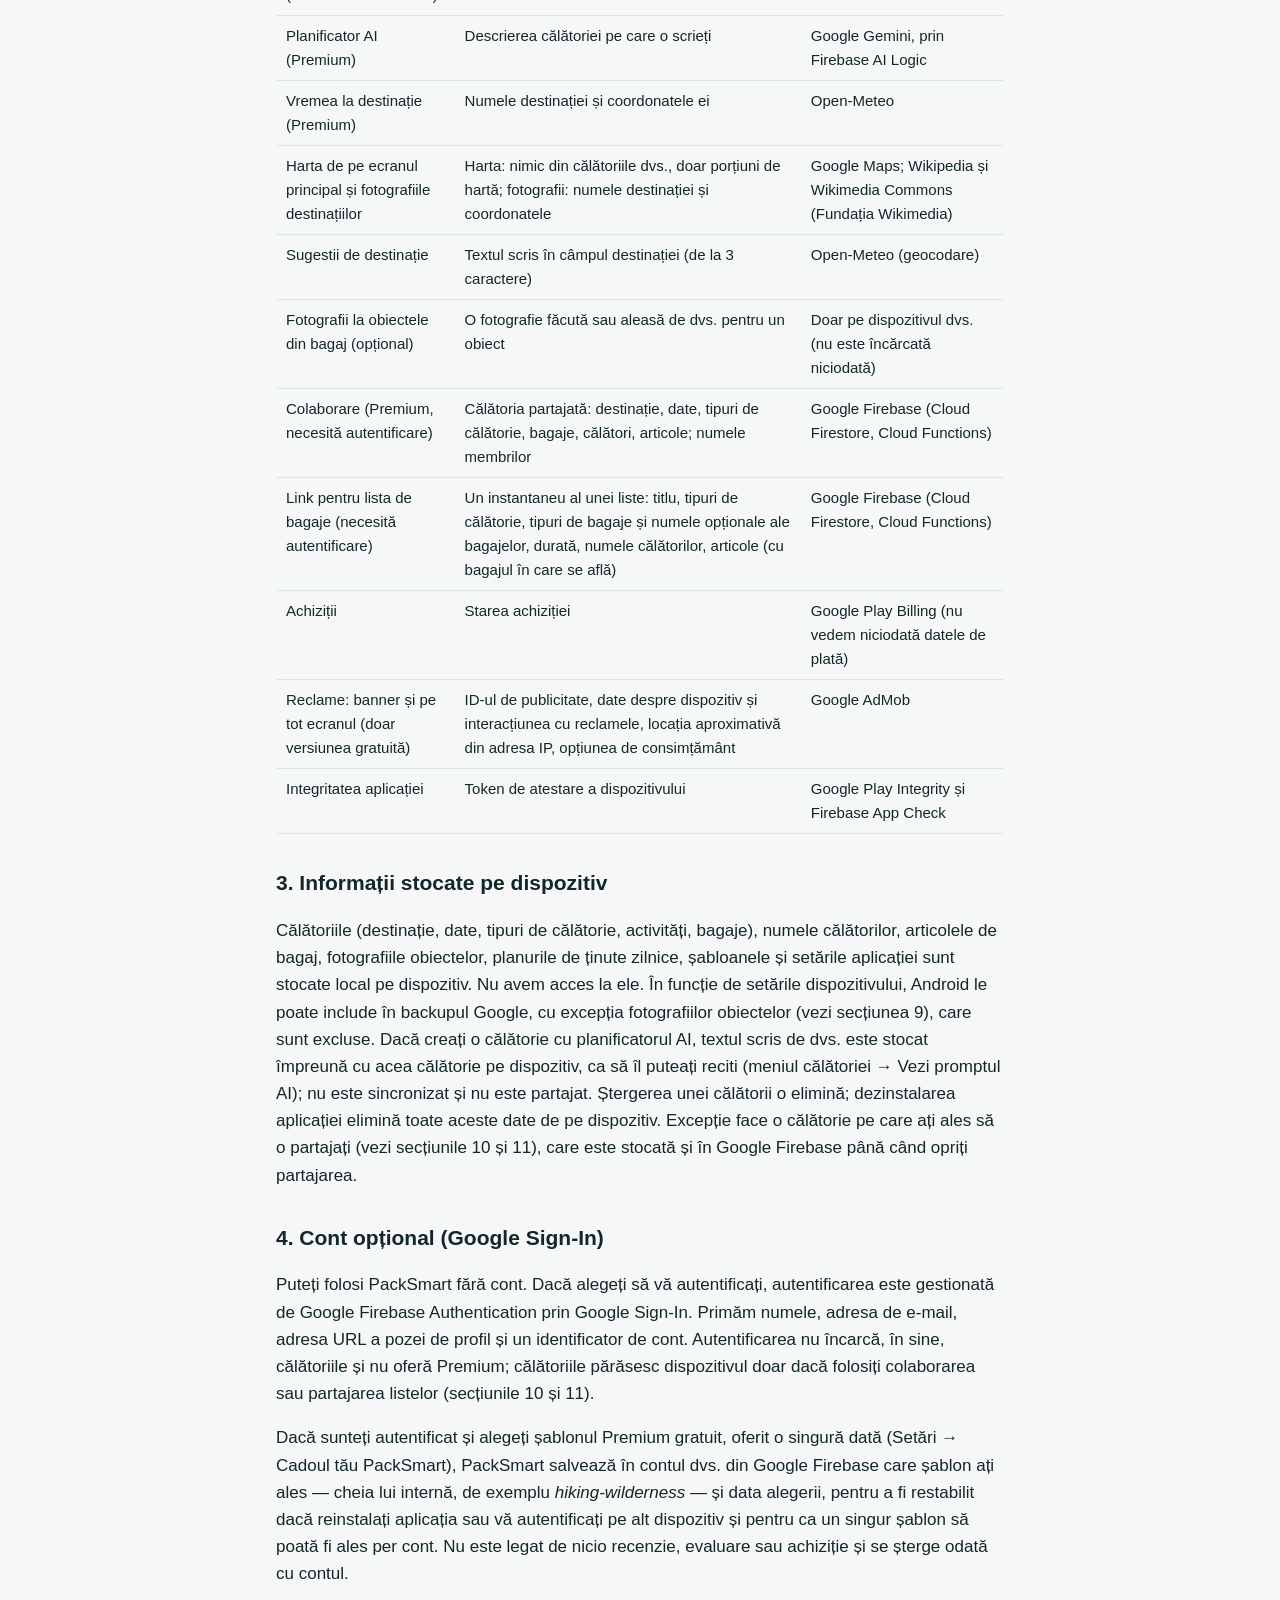
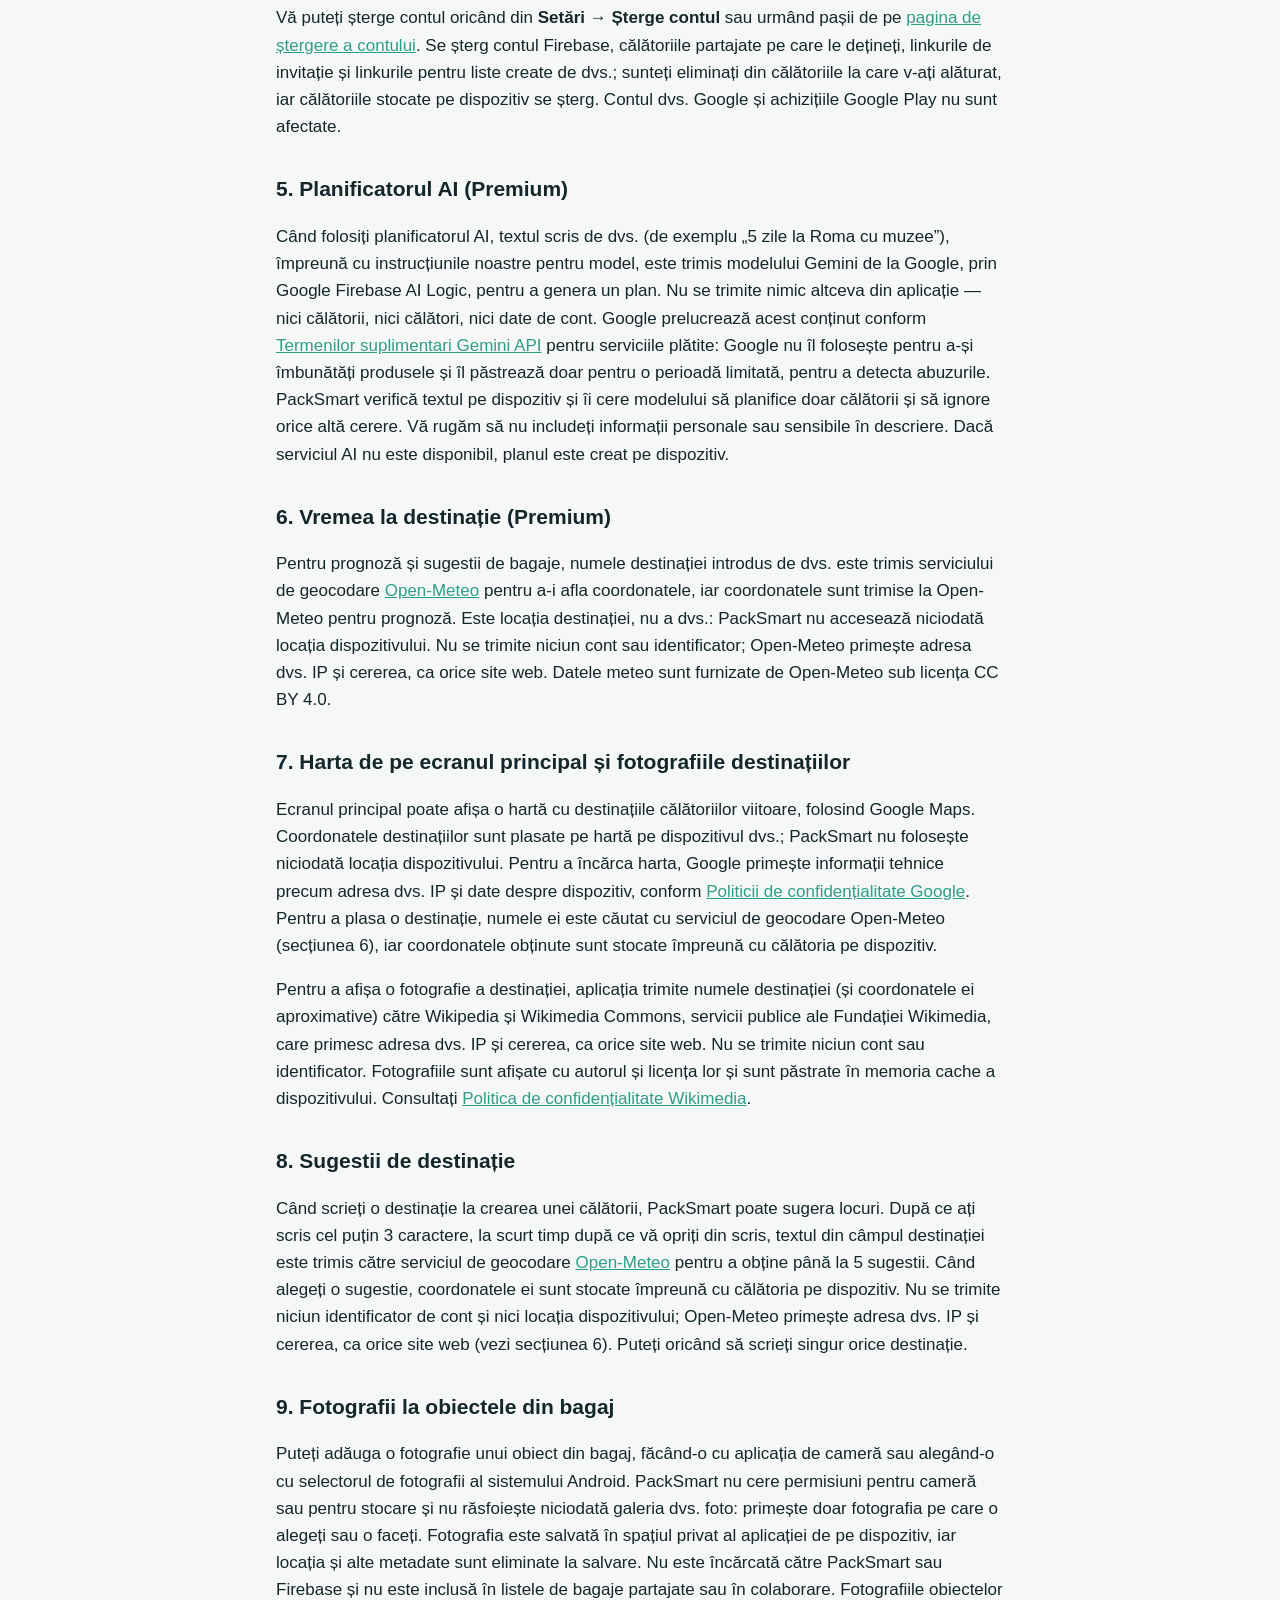
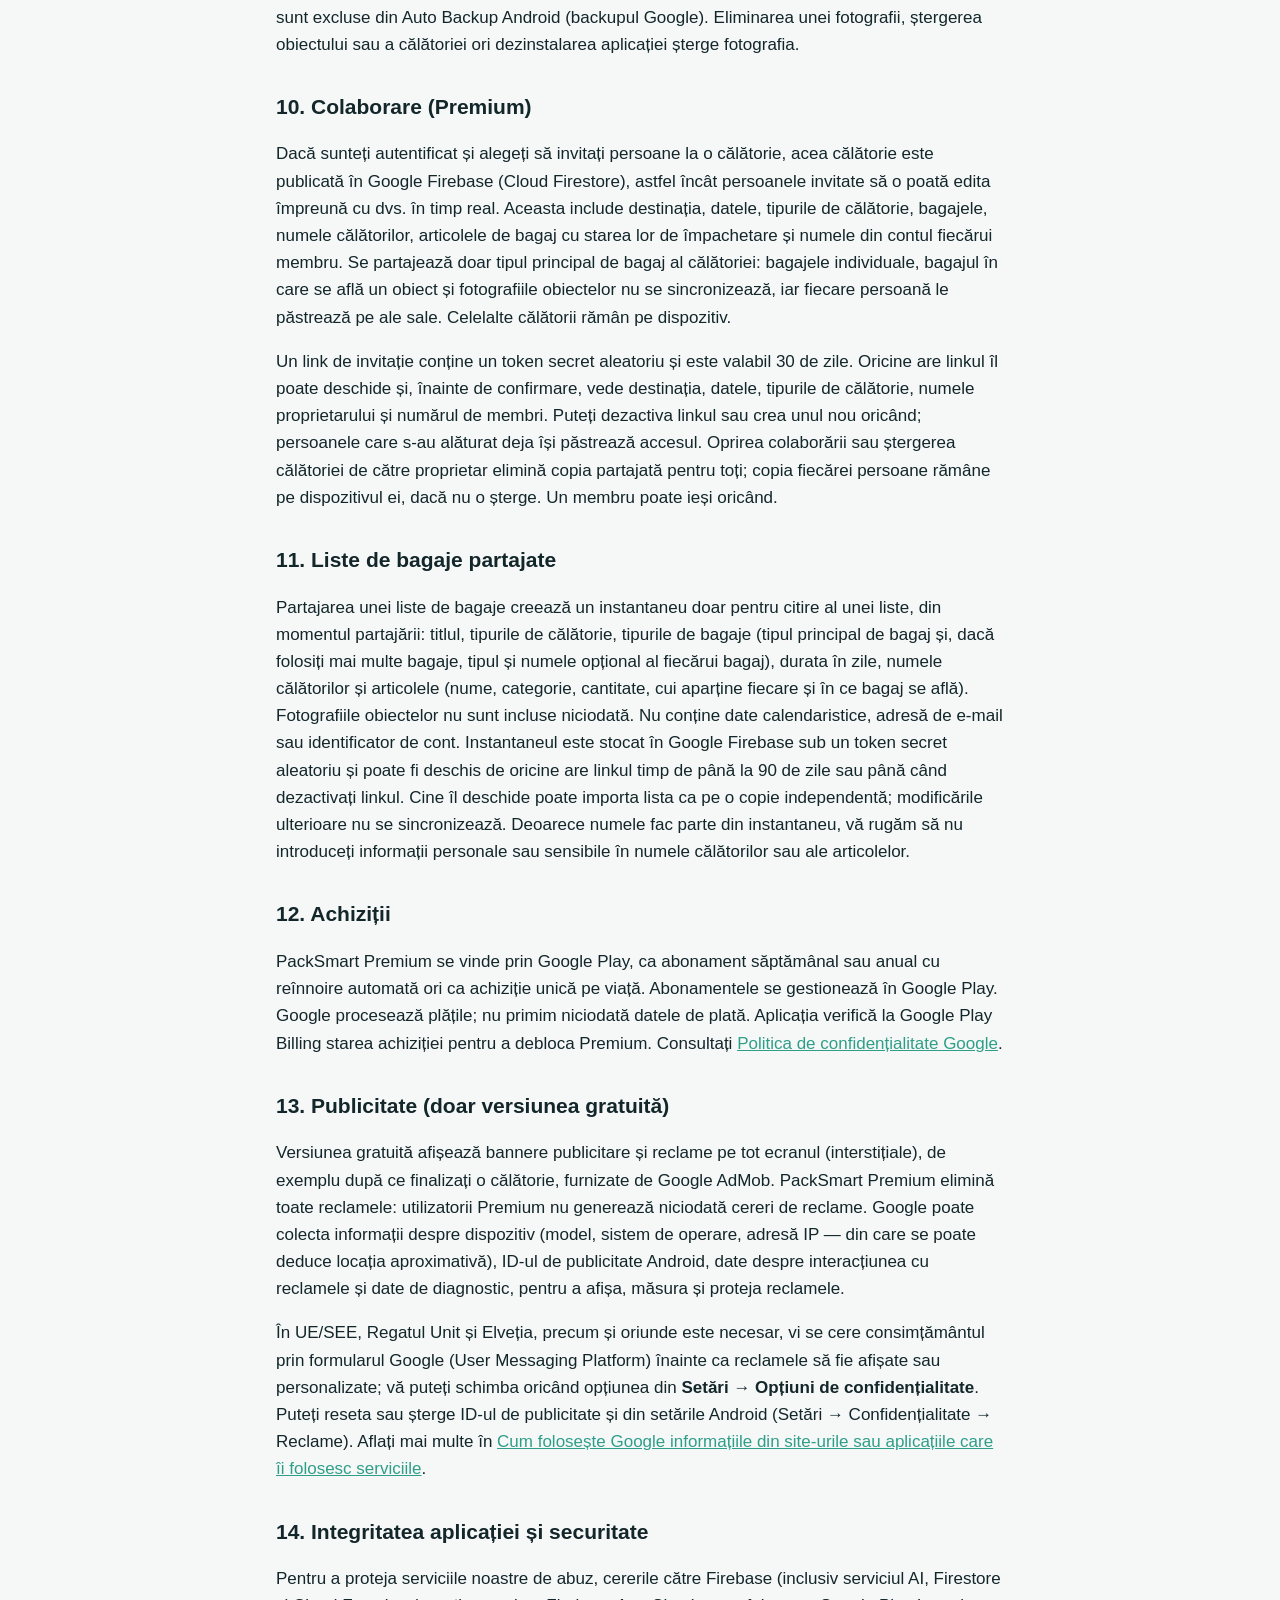
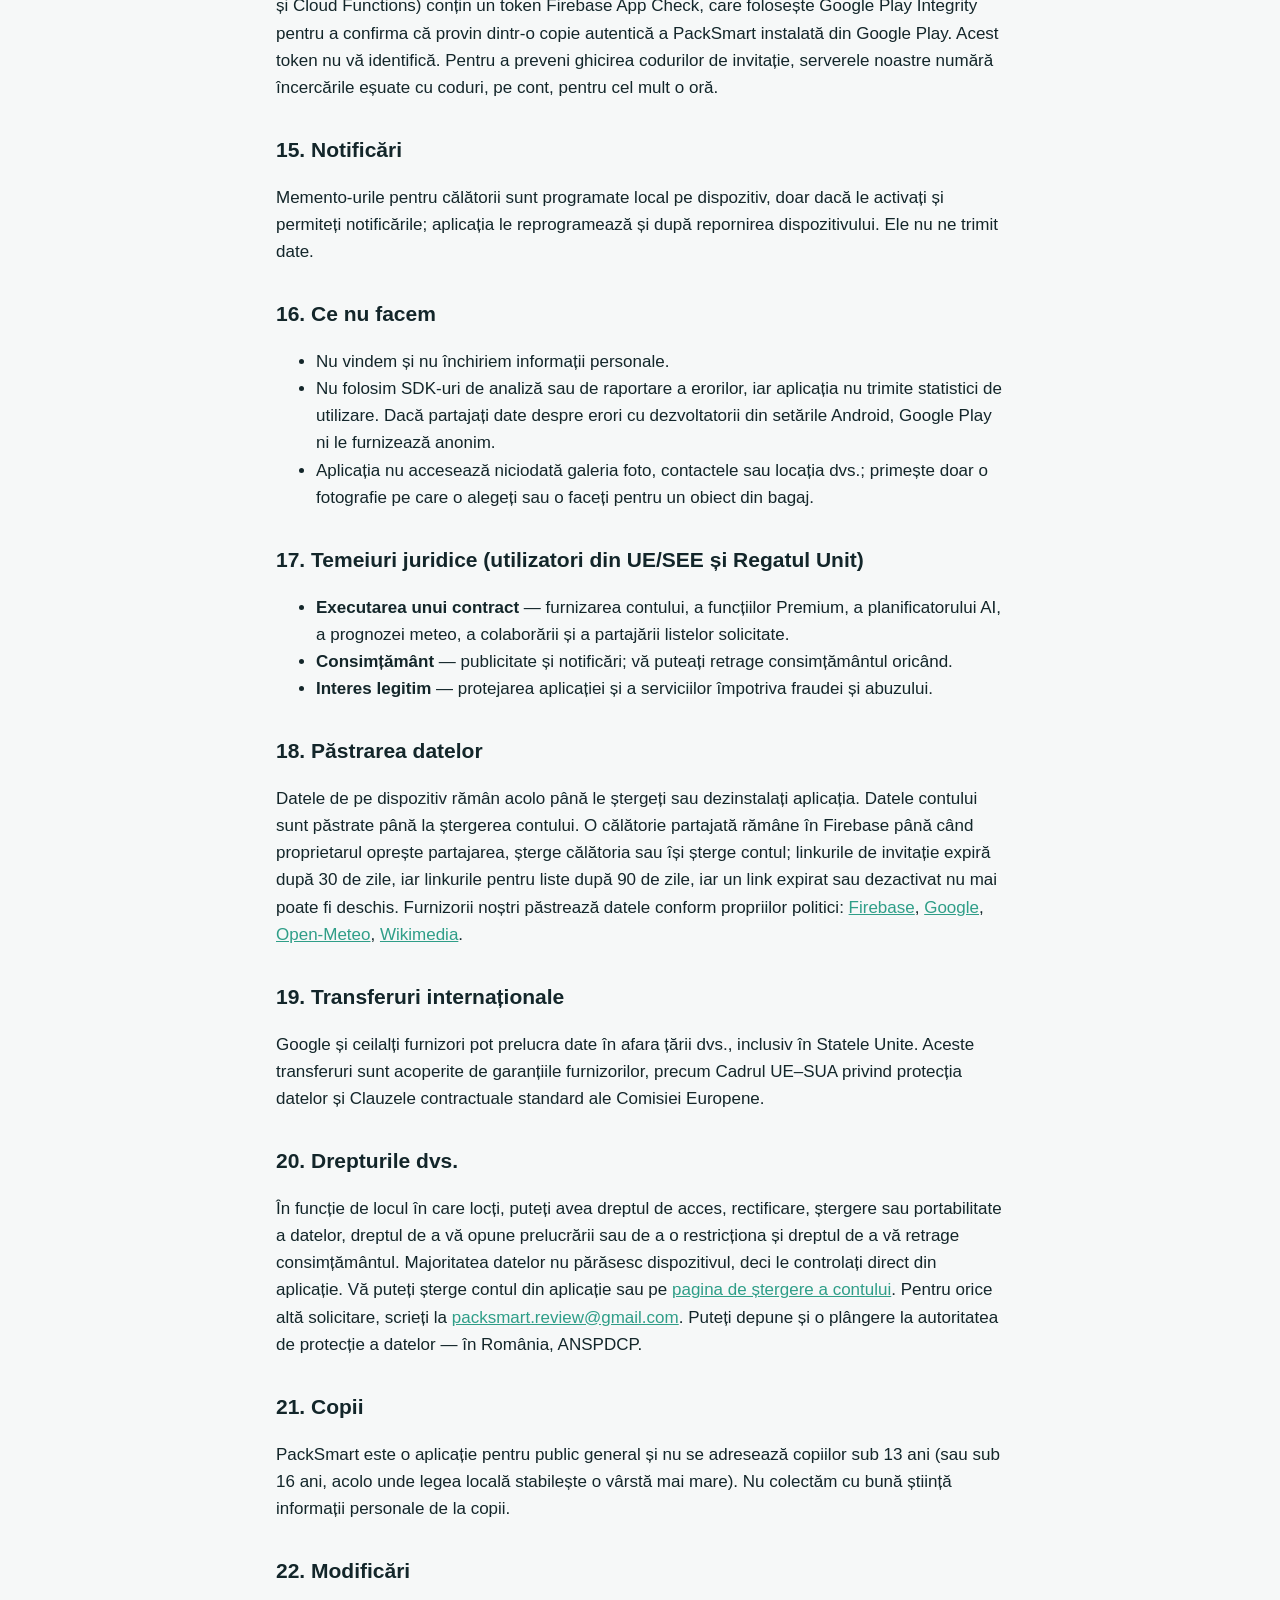
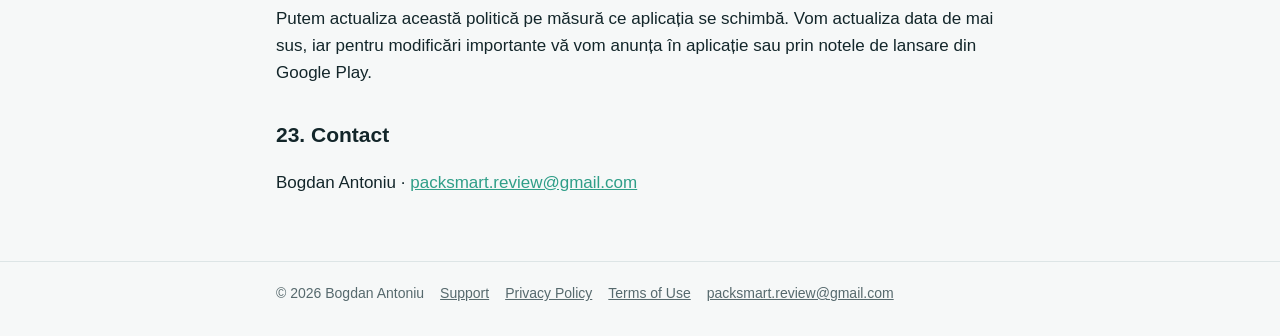
==== commit 167b9e73: "Next version: update pages for new features Privacy, terms, support, index and README updated for ba" ====
--- a/privacy-android.html
+++ b/privacy-android.html
@@ -27,7 +27,7 @@
 
     <section id="en" lang="en">
       <h1>Privacy Policy &mdash; Android</h1>
-      <p class="meta">Effective 11 October 2026 &middot; This policy covers the PackSmart app for Android. For iPhone and iPad, see the <a href="privacy.html">iOS Privacy Policy</a>.</p>
+      <p class="meta">Effective 12 October 2026 &middot; This policy covers the PackSmart app for Android. For iPhone and iPad, see the <a href="privacy.html">iOS Privacy Policy</a>.</p>
 
       <p>This policy explains what information the PackSmart app for Android (&ldquo;PackSmart&rdquo;, &ldquo;the app&rdquo;) handles, why, and your choices. PackSmart keeps your trips on your device by default. Only when you choose to invite people to a trip or to share a packing list by link is that trip or list also stored on Google Firebase, which we use as our backend. We do not sell your data.</p>
 
@@ -45,20 +45,22 @@
           <tr><td>AI Trip Planner (Premium)</td><td>The trip description you type</td><td>Google Gemini, via Firebase AI Logic</td></tr>
           <tr><td>Destination weather (Premium)</td><td>Destination name and its coordinates</td><td>Open-Meteo</td></tr>
           <tr><td>Home map and destination photos</td><td>Map: none from your trips, only map tiles; photos: destination name and coordinates</td><td>Google Maps; Wikipedia and Wikimedia Commons (Wikimedia Foundation)</td></tr>
-          <tr><td>Collaboration (Premium, requires sign-in)</td><td>The shared trip: destination, dates, trip types, activities, luggage, travelers, items; member names</td><td>Google Firebase (Cloud Firestore, Cloud Functions)</td></tr>
-          <tr><td>Shared packing list link (requires sign-in)</td><td>A snapshot of one list: title, trip types, luggage, duration, travelers' names, items</td><td>Google Firebase (Cloud Firestore, Cloud Functions)</td></tr>
+          <tr><td>Destination suggestions</td><td>The text you type in the destination field (from 3 characters)</td><td>Open-Meteo (geocoding)</td></tr>
+          <tr><td>Photos on packing items (optional)</td><td>A photo you take or choose for an item</td><td>Only on your device (never uploaded)</td></tr>
+          <tr><td>Collaboration (Premium, requires sign-in)</td><td>The shared trip: destination, dates, trip types, luggage, travelers, items; member names</td><td>Google Firebase (Cloud Firestore, Cloud Functions)</td></tr>
+          <tr><td>Shared packing list link (requires sign-in)</td><td>A snapshot of one list: title, trip types, luggage types and optional bag names, duration, travelers' names, items (with the bag each is in)</td><td>Google Firebase (Cloud Firestore, Cloud Functions)</td></tr>
           <tr><td>Purchases</td><td>Purchase status</td><td>Google Play Billing (we never see payment details)</td></tr>
-          <tr><td>Ads (free version only)</td><td>Advertising ID, device and ad-interaction data, approximate location from IP address, consent choice</td><td>Google AdMob</td></tr>
+          <tr><td>Ads: banner and full-screen (free version only)</td><td>Advertising ID, device and ad-interaction data, approximate location from IP address, consent choice</td><td>Google AdMob</td></tr>
           <tr><td>App integrity</td><td>Device attestation token</td><td>Google Play Integrity and Firebase App Check</td></tr>
         </tbody>
       </table>
       </div>
 
       <h2>3. Information stored on your device</h2>
-      <p>Trips (destination, dates, trip types, activities, luggage), travelers' names, packing items, daily outfit plans, templates and your app settings are stored locally on your device. We have no access to them. Depending on your device settings, Android may include them in your Google backup. If you create a trip with the AI Trip Planner, the text you typed is stored with that trip on your device so that you can read it again (trip menu &rarr; View AI Prompt); it is not synced or shared. Deleting a trip removes it; uninstalling the app removes all of this data from the device. The exception is a trip you chose to share (see sections 8 and 9), which is also stored on Google Firebase until you stop sharing it.</p>
+      <p>Trips (destination, dates, trip types, activities, luggage and bags), travelers' names, packing items, item photos, daily outfit plans, templates and your app settings are stored locally on your device. We have no access to them. Depending on your device settings, Android may include them in your Google backup, except item photos (see section 9), which are excluded. If you create a trip with the AI Trip Planner, the text you typed is stored with that trip on your device so that you can read it again (trip menu &rarr; View AI Prompt); it is not synced or shared. Deleting a trip removes it; uninstalling the app removes all of this data from the device. The exception is a trip you chose to share (see sections 10 and 11), which is also stored on Google Firebase until you stop sharing it.</p>
 
       <h2>4. Optional account (Google Sign-In)</h2>
-      <p>You can use PackSmart without an account. If you choose to sign in, authentication is handled by Google Firebase Authentication with Google Sign-In. We receive your name, email address, profile photo URL and an account identifier. Signing in does not by itself upload your trips and does not grant Premium; trips leave your device only if you use collaboration or list sharing (sections 8 and 9).</p>
+      <p>You can use PackSmart without an account. If you choose to sign in, authentication is handled by Google Firebase Authentication with Google Sign-In. We receive your name, email address, profile photo URL and an account identifier. Signing in does not by itself upload your trips and does not grant Premium; trips leave your device only if you use collaboration or list sharing (sections 10 and 11).</p>
       <p>If you are signed in and claim the one-time free Premium template (Settings &rarr; Your PackSmart Gift), PackSmart saves which template you chose &mdash; its internal key, such as <em>hiking-wilderness</em> &mdash; and the date you chose it with your account on Google Firebase, so that it is restored if you reinstall the app or sign in on another device and so that only one template can be claimed per account. It is not linked to any review, rating or purchase, and it is deleted together with your account.</p>
       <p>You can delete your account at any time in <strong>Settings &rarr; Delete Account</strong>, or by following the steps on the <a href="https://packsmart-a6d26.web.app/data/delete-account.html">account deletion page</a>. This deletes your Firebase account, the shared trips you own, the invitation links and the shared list links you created, removes you from the trips you joined, and removes the trips stored on your device. Your Google account and your Google Play purchases are not affected.</p>
 
@@ -72,56 +74,62 @@
       <p>The Home screen can show a map of your upcoming destinations using Google Maps. The coordinates of your destinations are placed on the map on your device; PackSmart never uses your device's location. To load the map, Google receives technical information such as your IP address and device information, under the <a href="https://policies.google.com/privacy">Google Privacy Policy</a>. To place a destination, its name is looked up with Open-Meteo's geocoding service (section 6), and the resulting coordinates are stored with the trip on your device.</p>
       <p>To show a photo of a destination, the app sends the destination name (and its approximate coordinates) to Wikipedia and Wikimedia Commons, public services of the Wikimedia Foundation, which receive your IP address and the request as any website would. No account or identifier is sent. Photos are shown with their author and licence and cached on your device. See the <a href="https://foundation.wikimedia.org/wiki/Policy:Privacy_policy">Wikimedia Privacy Policy</a>.</p>
 
-      <h2>8. Collaboration (Premium)</h2>
-      <p>If you are signed in and choose to invite people to a trip, that trip is published to Google Firebase (Cloud Firestore) so the people you invite can edit it with you in real time. This includes the destination, dates, trip types, activities, luggage, travelers' names, packing items with their packed status, and the name on each member's account. Your other trips stay on your device.</p>
+      <h2>8. Destination suggestions</h2>
+      <p>When you type a destination while creating a trip, PackSmart can suggest places. Once you have typed at least 3 characters, and a moment after you stop typing, the text in the destination field is sent to the geocoding service of <a href="https://open-meteo.com/en/terms">Open-Meteo</a> to get up to 5 suggestions. When you pick a suggestion, its coordinates are stored with the trip on your device. No account identifier and no device location is sent; Open-Meteo receives your IP address and the request as any website would (see section 6). You can always type any destination yourself instead.</p>
+
+      <h2>9. Photos on packing items</h2>
+      <p>You can add a photo to a packing item by taking one with your camera app or by choosing one with the Android system photo picker. PackSmart does not request camera or storage permissions and never browses your photo library: it only receives the photo you pick or take. The photo is saved in the app's private storage on your device, with location and other metadata removed when it is saved. It is not uploaded to PackSmart or Firebase, and it is not included in shared packing lists or collaboration. Item photos are excluded from Android's Auto Backup (Google backup). Removing a photo, deleting its item or trip, or uninstalling the app removes the photo.</p>
+
+      <h2>10. Collaboration (Premium)</h2>
+      <p>If you are signed in and choose to invite people to a trip, that trip is published to Google Firebase (Cloud Firestore) so the people you invite can edit it with you in real time. This includes the destination, dates, trip types, luggage, travelers' names, packing items with their packed status, and the name on each member's account. Only the trip's main luggage type is shared: individual bags, which bag an item is in, and item photos are not synced, and each person keeps their own. Your other trips stay on your device.</p>
       <p>An invitation link contains a random secret token and is valid for 30 days. Anyone who has the link can open it and, before confirming, sees the destination, dates, trip types, the owner's name and the number of members. You can turn the link off or create a new one at any time; people who already joined keep access. Stopping collaboration or deleting the trip as its owner removes the shared copy for everyone; each person's own copy stays on their device unless they delete it. A member can leave at any time.</p>
 
-      <h2>9. Shared packing lists</h2>
-      <p>Sharing a packing list creates a read-only snapshot of one list at the moment you share it: the title, trip types, luggage type, duration in days, travelers' names and the items (name, category, quantity and whom each belongs to). It contains no dates, e-mail address or account identifier. The snapshot is stored on Google Firebase under a random secret token and can be opened by anyone who has the link for up to 90 days, or until you turn the link off. Whoever opens it can import the list as their own independent copy; later changes are not synchronised. Because names are part of the snapshot, please don't put personal or sensitive information in traveler or item names.</p>
-
-      <h2>10. Purchases</h2>
-      <p>PackSmart Premium is sold through Google Play. Google processes payments; we never receive your payment details. The app checks your purchase status with Google Play Billing to unlock Premium. See the <a href="https://policies.google.com/privacy">Google Privacy Policy</a>.</p>
-
-      <h2>11. Advertising (free version only)</h2>
-      <p>The free version shows banner ads served by Google AdMob. PackSmart Premium users never receive ad requests. Google may collect device information (such as model, operating system and IP address, from which approximate location can be derived), your Android advertising ID, ad-interaction data and diagnostics to serve, measure and protect ads.</p>
-      <p>In the EU/EEA, the UK and Switzerland, and wherever else required, you are asked for consent through Google's consent form before ads are shown or personalized; you can change your choice at any time in <strong>Settings &rarr; Privacy options</strong>. You can also reset or delete your advertising ID in your Android settings (Settings &rarr; Privacy &rarr; Ads). Learn more in <a href="https://policies.google.com/technologies/partner-sites">How Google uses information from sites or apps that use its services</a>.</p>
-
-      <h2>12. App integrity and security</h2>
+      <h2>11. Shared packing lists</h2>
+      <p>Sharing a packing list creates a read-only snapshot of one list at the moment you share it: the title, trip types, luggage types (the main luggage type and, if you use several pieces of luggage, each bag's type and optional name), duration in days, travelers' names and the items (name, category, quantity, whom each belongs to and which bag it is in). Item photos are never included. It contains no dates, e-mail address or account identifier. The snapshot is stored on Google Firebase under a random secret token and can be opened by anyone who has the link for up to 90 days, or until you turn the link off. Whoever opens it can import the list as their own independent copy; later changes are not synchronised. Because names are part of the snapshot, please don't put personal or sensitive information in traveler or item names.</p>
+
+      <h2>12. Purchases</h2>
+      <p>PackSmart Premium is sold through Google Play as a weekly or yearly auto-renewing subscription, or as a one-time lifetime purchase. Subscriptions are managed in Google Play. Google processes payments; we never receive your payment details. The app checks your purchase status with Google Play Billing to unlock Premium. See the <a href="https://policies.google.com/privacy">Google Privacy Policy</a>.</p>
+
+      <h2>13. Advertising (free version only)</h2>
+      <p>The free version shows banner ads and full-screen (interstitial) ads, for example after you complete a trip, served by Google AdMob. PackSmart Premium removes all ads: Premium users never receive ad requests. Google may collect device information (such as model, operating system and IP address, from which approximate location can be derived), your Android advertising ID, ad-interaction data and diagnostics to serve, measure and protect ads.</p>
+      <p>In the EU/EEA, the UK and Switzerland, and wherever else required, you are asked for consent through Google's consent form (Google User Messaging Platform) before ads are shown or personalized; you can change your choice at any time in <strong>Settings &rarr; Privacy options</strong>. You can also reset or delete your advertising ID in your Android settings (Settings &rarr; Privacy &rarr; Ads). Learn more in <a href="https://policies.google.com/technologies/partner-sites">How Google uses information from sites or apps that use its services</a>.</p>
+
+      <h2>14. App integrity and security</h2>
       <p>To protect our services from abuse, requests to Firebase (including the AI service, Firestore and Cloud Functions) carry a token from Firebase App Check, which uses Google Play Integrity to confirm that they come from a genuine copy of PackSmart installed from Google Play. This token does not identify you. To prevent invitation codes from being guessed, our servers count failed code attempts per account for up to an hour.</p>
 
-      <h2>13. Notifications</h2>
+      <h2>15. Notifications</h2>
       <p>Trip reminders are scheduled locally on your device only if you enable them and allow notifications; the app also re-schedules them after your device restarts. They do not send data to us.</p>
 
-      <h2>14. What we don't do</h2>
+      <h2>16. What we don't do</h2>
       <ul>
         <li>We don't sell or rent personal information.</li>
         <li>We don't use analytics or crash-reporting SDKs and the app does not send usage analytics. If you share crash data with developers in your Android settings, Google Play provides it to us anonymously.</li>
-        <li>We don't read your device's location, contacts or photos.</li>
-      </ul>
-
-      <h2>15. Legal bases (EU/EEA and UK users)</h2>
+        <li>The app never accesses your photo library, contacts or location; it only receives a photo you pick or take for a packing item.</li>
+      </ul>
+
+      <h2>17. Legal bases (EU/EEA and UK users)</h2>
       <ul>
         <li><strong>Performance of a contract</strong> &mdash; providing the account, Premium features, the AI Trip Planner, weather, collaboration and list sharing you request.</li>
         <li><strong>Consent</strong> &mdash; advertising and notifications; you can withdraw consent at any time.</li>
         <li><strong>Legitimate interests</strong> &mdash; protecting the app and its services from fraud and abuse.</li>
       </ul>
 
-      <h2>16. Retention</h2>
+      <h2>18. Retention</h2>
       <p>Data on your device stays there until you delete it or the app. Your account data is kept until you delete the account. A shared trip stays on Firebase until its owner stops sharing, deletes the trip or deletes their account; invitation links expire after 30 days and shared list links after 90 days, and a link that expired or was turned off can no longer be opened. Our service providers keep data according to their own policies: <a href="https://firebase.google.com/support/privacy">Firebase</a>, <a href="https://policies.google.com/privacy">Google</a>, <a href="https://open-meteo.com/en/terms">Open-Meteo</a>, <a href="https://foundation.wikimedia.org/wiki/Policy:Privacy_policy">Wikimedia</a>.</p>
 
-      <h2>17. International transfers</h2>
+      <h2>19. International transfers</h2>
       <p>Google and the other providers may process data outside your country, including in the United States. These transfers are covered by the providers' safeguards, such as the EU&ndash;U.S. Data Privacy Framework and the European Commission's Standard Contractual Clauses.</p>
 
-      <h2>18. Your rights</h2>
+      <h2>20. Your rights</h2>
       <p>Depending on where you live, you may have the right to access, correct, delete or export your personal data, to object to or restrict its processing, and to withdraw consent. Most data never leaves your device, so you control it directly in the app. You can delete your account in the app or on the <a href="https://packsmart-a6d26.web.app/data/delete-account.html">account deletion page</a>. For anything else, email <a href="mailto:packsmart.review@gmail.com">packsmart.review@gmail.com</a>. You may also complain to your data protection authority &mdash; in Romania, the ANSPDCP.</p>
 
-      <h2>19. Children</h2>
+      <h2>21. Children</h2>
       <p>PackSmart is a general-audience app and is not directed at children under 13 (or under 16 where local law sets a higher age). We do not knowingly collect personal information from children.</p>
 
-      <h2>20. Changes</h2>
+      <h2>22. Changes</h2>
       <p>We may update this policy as the app changes. We'll update the effective date above, and for significant changes we'll notify you in the app or in the Google Play release notes.</p>
 
-      <h2>21. Contact</h2>
+      <h2>23. Contact</h2>
       <p>Bogdan Antoniu &middot; <a href="mailto:packsmart.review@gmail.com">packsmart.review@gmail.com</a></p>
     </section>
 
@@ -129,7 +137,7 @@
 
     <section id="ro" lang="ro">
       <h1>Politica de confiden&#539;ialitate &mdash; Android</h1>
-      <p class="meta">&Icirc;n vigoare din 11 octombrie 2026 &middot; Aceast&#259; politic&#259; acoper&#259; aplica&#539;ia PackSmart pentru Android. Pentru iPhone &#537;i iPad, vezi <a href="privacy.html">Politica de confiden&#539;ialitate iOS</a>.</p>
+      <p class="meta">&Icirc;n vigoare din 12 octombrie 2026 &middot; Aceast&#259; politic&#259; acoper&#259; aplica&#539;ia PackSmart pentru Android. Pentru iPhone &#537;i iPad, vezi <a href="privacy.html">Politica de confiden&#539;ialitate iOS</a>.</p>
 
       <p>Aceast&#259; politic&#259; explic&#259; ce informa&#539;ii folose&#537;te aplica&#539;ia PackSmart pentru Android (&bdquo;PackSmart&rdquo;, &bdquo;aplica&#539;ia&rdquo;), de ce &#537;i ce op&#539;iuni ave&#539;i. PackSmart v&#259; p&#259;streaz&#259; implicit c&#259;l&#259;toriile pe dispozitiv. Doar atunci c&acirc;nd alege&#539;i s&#259; invita&#539;i persoane la o c&#259;l&#259;torie sau s&#259; partaja&#539;i o list&#259; de bagaje prin link, c&#259;l&#259;toria sau lista respectiv&#259; este stocat&#259; &#537;i &icirc;n Google Firebase, pe care &icirc;l folosim ca backend. Nu v&#259; vindem datele.</p>
 
@@ -147,20 +155,22 @@
           <tr><td>Planificator AI (Premium)</td><td>Descrierea c&#259;l&#259;toriei pe care o scrie&#539;i</td><td>Google Gemini, prin Firebase AI Logic</td></tr>
           <tr><td>Vremea la destina&#539;ie (Premium)</td><td>Numele destina&#539;iei &#537;i coordonatele ei</td><td>Open-Meteo</td></tr>
           <tr><td>Harta de pe ecranul principal &#537;i fotografiile destina&#539;iilor</td><td>Harta: nimic din c&#259;l&#259;toriile dvs., doar por&#539;iuni de hart&#259;; fotografii: numele destina&#539;iei &#537;i coordonatele</td><td>Google Maps; Wikipedia &#537;i Wikimedia Commons (Funda&#539;ia Wikimedia)</td></tr>
-          <tr><td>Colaborare (Premium, necesit&#259; autentificare)</td><td>C&#259;l&#259;toria partajat&#259;: destina&#539;ie, date, tipuri de c&#259;l&#259;torie, activit&#259;&#539;i, bagaje, c&#259;l&#259;tori, articole; numele membrilor</td><td>Google Firebase (Cloud Firestore, Cloud Functions)</td></tr>
-          <tr><td>Link pentru lista de bagaje (necesit&#259; autentificare)</td><td>Un instantaneu al unei liste: titlu, tipuri de c&#259;l&#259;torie, bagaje, durat&#259;, numele c&#259;l&#259;torilor, articole</td><td>Google Firebase (Cloud Firestore, Cloud Functions)</td></tr>
+          <tr><td>Sugestii de destina&#539;ie</td><td>Textul scris &icirc;n c&acirc;mpul destina&#539;iei (de la 3 caractere)</td><td>Open-Meteo (geocodare)</td></tr>
+          <tr><td>Fotografii la obiectele din bagaj (op&#539;ional)</td><td>O fotografie f&#259;cut&#259; sau aleas&#259; de dvs. pentru un obiect</td><td>Doar pe dispozitivul dvs. (nu este &icirc;nc&#259;rcat&#259; niciodat&#259;)</td></tr>
+          <tr><td>Colaborare (Premium, necesit&#259; autentificare)</td><td>C&#259;l&#259;toria partajat&#259;: destina&#539;ie, date, tipuri de c&#259;l&#259;torie, bagaje, c&#259;l&#259;tori, articole; numele membrilor</td><td>Google Firebase (Cloud Firestore, Cloud Functions)</td></tr>
+          <tr><td>Link pentru lista de bagaje (necesit&#259; autentificare)</td><td>Un instantaneu al unei liste: titlu, tipuri de c&#259;l&#259;torie, tipuri de bagaje &#537;i numele op&#539;ionale ale bagajelor, durat&#259;, numele c&#259;l&#259;torilor, articole (cu bagajul &icirc;n care se afl&#259;)</td><td>Google Firebase (Cloud Firestore, Cloud Functions)</td></tr>
           <tr><td>Achizi&#539;ii</td><td>Starea achizi&#539;iei</td><td>Google Play Billing (nu vedem niciodat&#259; datele de plat&#259;)</td></tr>
-          <tr><td>Reclame (doar versiunea gratuit&#259;)</td><td>ID-ul de publicitate, date despre dispozitiv &#537;i interac&#539;iunea cu reclamele, loca&#539;ia aproximativ&#259; din adresa IP, op&#539;iunea de consim&#539;&#259;m&acirc;nt</td><td>Google AdMob</td></tr>
+          <tr><td>Reclame: banner &#537;i pe tot ecranul (doar versiunea gratuit&#259;)</td><td>ID-ul de publicitate, date despre dispozitiv &#537;i interac&#539;iunea cu reclamele, loca&#539;ia aproximativ&#259; din adresa IP, op&#539;iunea de consim&#539;&#259;m&acirc;nt</td><td>Google AdMob</td></tr>
           <tr><td>Integritatea aplica&#539;iei</td><td>Token de atestare a dispozitivului</td><td>Google Play Integrity &#537;i Firebase App Check</td></tr>
         </tbody>
       </table>
       </div>
 
       <h2>3. Informa&#539;ii stocate pe dispozitiv</h2>
-      <p>C&#259;l&#259;toriile (destina&#539;ie, date, tipuri de c&#259;l&#259;torie, activit&#259;&#539;i, bagaje), numele c&#259;l&#259;torilor, articolele de bagaj, planurile de ținute zilnice, &#537;abloanele &#537;i set&#259;rile aplica&#539;iei sunt stocate local pe dispozitiv. Nu avem acces la ele. &Icirc;n func&#539;ie de set&#259;rile dispozitivului, Android le poate include &icirc;n backupul Google. Dac&#259; crea&#539;i o c&#259;l&#259;torie cu planificatorul AI, textul scris de dvs. este stocat &icirc;mpreun&#259; cu acea c&#259;l&#259;torie pe dispozitiv, ca s&#259; &icirc;l putea&#539;i reciti (meniul c&#259;l&#259;toriei &rarr; Vezi promptul AI); nu este sincronizat &#537;i nu este partajat. &#536;tergerea unei c&#259;l&#259;torii o elimin&#259;; dezinstalarea aplica&#539;iei elimin&#259; toate aceste date de pe dispozitiv. Excep&#539;ie face o c&#259;l&#259;torie pe care a&#539;i ales s&#259; o partaja&#539;i (vezi sec&#539;iunile 8 &#537;i 9), care este stocat&#259; &#537;i &icirc;n Google Firebase p&acirc;n&#259; c&acirc;nd opri&#539;i partajarea.</p>
+      <p>C&#259;l&#259;toriile (destina&#539;ie, date, tipuri de c&#259;l&#259;torie, activit&#259;&#539;i, bagaje), numele c&#259;l&#259;torilor, articolele de bagaj, fotografiile obiectelor, planurile de ținute zilnice, &#537;abloanele &#537;i set&#259;rile aplica&#539;iei sunt stocate local pe dispozitiv. Nu avem acces la ele. &Icirc;n func&#539;ie de set&#259;rile dispozitivului, Android le poate include &icirc;n backupul Google, cu excep&#539;ia fotografiilor obiectelor (vezi sec&#539;iunea 9), care sunt excluse. Dac&#259; crea&#539;i o c&#259;l&#259;torie cu planificatorul AI, textul scris de dvs. este stocat &icirc;mpreun&#259; cu acea c&#259;l&#259;torie pe dispozitiv, ca s&#259; &icirc;l putea&#539;i reciti (meniul c&#259;l&#259;toriei &rarr; Vezi promptul AI); nu este sincronizat &#537;i nu este partajat. &#536;tergerea unei c&#259;l&#259;torii o elimin&#259;; dezinstalarea aplica&#539;iei elimin&#259; toate aceste date de pe dispozitiv. Excep&#539;ie face o c&#259;l&#259;torie pe care a&#539;i ales s&#259; o partaja&#539;i (vezi sec&#539;iunile 10 &#537;i 11), care este stocat&#259; &#537;i &icirc;n Google Firebase p&acirc;n&#259; c&acirc;nd opri&#539;i partajarea.</p>
 
       <h2>4. Cont op&#539;ional (Google Sign-In)</h2>
-      <p>Pute&#539;i folosi PackSmart f&#259;r&#259; cont. Dac&#259; alege&#539;i s&#259; v&#259; autentifica&#539;i, autentificarea este gestionat&#259; de Google Firebase Authentication prin Google Sign-In. Prim&#259;m numele, adresa de e-mail, adresa URL a pozei de profil &#537;i un identificator de cont. Autentificarea nu &icirc;ncarc&#259;, &icirc;n sine, c&#259;l&#259;toriile &#537;i nu ofer&#259; Premium; c&#259;l&#259;toriile p&#259;r&#259;sesc dispozitivul doar dac&#259; folosi&#539;i colaborarea sau partajarea listelor (sec&#539;iunile 8 &#537;i 9).</p>
+      <p>Pute&#539;i folosi PackSmart f&#259;r&#259; cont. Dac&#259; alege&#539;i s&#259; v&#259; autentifica&#539;i, autentificarea este gestionat&#259; de Google Firebase Authentication prin Google Sign-In. Prim&#259;m numele, adresa de e-mail, adresa URL a pozei de profil &#537;i un identificator de cont. Autentificarea nu &icirc;ncarc&#259;, &icirc;n sine, c&#259;l&#259;toriile &#537;i nu ofer&#259; Premium; c&#259;l&#259;toriile p&#259;r&#259;sesc dispozitivul doar dac&#259; folosi&#539;i colaborarea sau partajarea listelor (sec&#539;iunile 10 &#537;i 11).</p>
       <p>Dac&#259; sunte&#539;i autentificat &#537;i alege&#539;i &#537;ablonul Premium gratuit, oferit o singur&#259; dat&#259; (Set&#259;ri &rarr; Cadoul t&#259;u PackSmart), PackSmart salveaz&#259; &icirc;n contul dvs. din Google Firebase care &#537;ablon a&#539;i ales &mdash; cheia lui intern&#259;, de exemplu <em>hiking-wilderness</em> &mdash; &#537;i data alegerii, pentru a fi restabilit dac&#259; reinstala&#539;i aplica&#539;ia sau v&#259; autentifica&#539;i pe alt dispozitiv &#537;i pentru ca un singur &#537;ablon s&#259; poat&#259; fi ales per cont. Nu este legat de nicio recenzie, evaluare sau achizi&#539;ie &#537;i se &#537;terge odat&#259; cu contul.</p>
       <p>V&#259; pute&#539;i &#537;terge contul oric&acirc;nd din <strong>Set&#259;ri &rarr; &#536;terge contul</strong> sau urm&acirc;nd pa&#537;ii de pe <a href="https://packsmart-a6d26.web.app/data/delete-account.html">pagina de &#537;tergere a contului</a>. Se &#537;terg contul Firebase, c&#259;l&#259;toriile partajate pe care le de&#539;ine&#539;i, linkurile de invita&#539;ie &#537;i linkurile pentru liste create de dvs.; sunte&#539;i elimina&#539;i din c&#259;l&#259;toriile la care v-a&#539;i al&#259;turat, iar c&#259;l&#259;toriile stocate pe dispozitiv se &#537;terg. Contul dvs. Google &#537;i achizi&#539;iile Google Play nu sunt afectate.</p>
 
@@ -174,56 +184,62 @@
       <p>Ecranul principal poate afi&#537;a o hart&#259; cu destina&#539;iile c&#259;l&#259;toriilor viitoare, folosind Google Maps. Coordonatele destina&#539;iilor sunt plasate pe hart&#259; pe dispozitivul dvs.; PackSmart nu folose&#537;te niciodat&#259; loca&#539;ia dispozitivului. Pentru a &icirc;nc&#259;rca harta, Google prime&#537;te informa&#539;ii tehnice precum adresa dvs. IP &#537;i date despre dispozitiv, conform <a href="https://policies.google.com/privacy">Politicii de confiden&#539;ialitate Google</a>. Pentru a plasa o destina&#539;ie, numele ei este c&#259;utat cu serviciul de geocodare Open-Meteo (sec&#539;iunea 6), iar coordonatele ob&#539;inute sunt stocate &icirc;mpreun&#259; cu c&#259;l&#259;toria pe dispozitiv.</p>
       <p>Pentru a afi&#537;a o fotografie a destina&#539;iei, aplica&#539;ia trimite numele destina&#539;iei (&#537;i coordonatele ei aproximative) c&#259;tre Wikipedia &#537;i Wikimedia Commons, servicii publice ale Funda&#539;iei Wikimedia, care primesc adresa dvs. IP &#537;i cererea, ca orice site web. Nu se trimite niciun cont sau identificator. Fotografiile sunt afi&#537;ate cu autorul &#537;i licen&#539;a lor &#537;i sunt p&#259;strate &icirc;n memoria cache a dispozitivului. Consulta&#539;i <a href="https://foundation.wikimedia.org/wiki/Policy:Privacy_policy">Politica de confiden&#539;ialitate Wikimedia</a>.</p>
 
-      <h2>8. Colaborare (Premium)</h2>
-      <p>Dac&#259; sunte&#539;i autentificat &#537;i alege&#539;i s&#259; invita&#539;i persoane la o c&#259;l&#259;torie, acea c&#259;l&#259;torie este publicat&#259; &icirc;n Google Firebase (Cloud Firestore), astfel &icirc;nc&acirc;t persoanele invitate s&#259; o poat&#259; edita &icirc;mpreun&#259; cu dvs. &icirc;n timp real. Aceasta include destina&#539;ia, datele, tipurile de c&#259;l&#259;torie, activit&#259;&#539;ile, bagajele, numele c&#259;l&#259;torilor, articolele de bagaj cu starea lor de &icirc;mpachetare &#537;i numele din contul fiec&#259;rui membru. Celelalte c&#259;l&#259;torii r&#259;m&acirc;n pe dispozitiv.</p>
+      <h2>8. Sugestii de destina&#539;ie</h2>
+      <p>C&acirc;nd scrie&#539;i o destina&#539;ie la crearea unei c&#259;l&#259;torii, PackSmart poate sugera locuri. Dup&#259; ce a&#539;i scris cel pu&#539;in 3 caractere, la scurt timp dup&#259; ce v&#259; opri&#539;i din scris, textul din c&acirc;mpul destina&#539;iei este trimis c&#259;tre serviciul de geocodare <a href="https://open-meteo.com/en/terms">Open-Meteo</a> pentru a ob&#539;ine p&acirc;n&#259; la 5 sugestii. C&acirc;nd alege&#539;i o sugestie, coordonatele ei sunt stocate &icirc;mpreun&#259; cu c&#259;l&#259;toria pe dispozitiv. Nu se trimite niciun identificator de cont &#537;i nici loca&#539;ia dispozitivului; Open-Meteo prime&#537;te adresa dvs. IP &#537;i cererea, ca orice site web (vezi sec&#539;iunea 6). Pute&#539;i oric&acirc;nd s&#259; scrie&#539;i singur orice destina&#539;ie.</p>
+
+      <h2>9. Fotografii la obiectele din bagaj</h2>
+      <p>Pute&#539;i ad&#259;uga o fotografie unui obiect din bagaj, f&#259;c&acirc;nd-o cu aplica&#539;ia de camer&#259; sau aleg&acirc;nd-o cu selectorul de fotografii al sistemului Android. PackSmart nu cere permisiuni pentru camer&#259; sau pentru stocare &#537;i nu r&#259;sfoie&#537;te niciodat&#259; galeria dvs. foto: prime&#537;te doar fotografia pe care o alege&#539;i sau o face&#539;i. Fotografia este salvat&#259; &icirc;n spa&#539;iul privat al aplica&#539;iei de pe dispozitiv, iar loca&#539;ia &#537;i alte metadate sunt eliminate la salvare. Nu este &icirc;nc&#259;rcat&#259; c&#259;tre PackSmart sau Firebase &#537;i nu este inclus&#259; &icirc;n listele de bagaje partajate sau &icirc;n colaborare. Fotografiile obiectelor sunt excluse din Auto Backup Android (backupul Google). Eliminarea unei fotografii, &#537;tergerea obiectului sau a c&#259;l&#259;toriei ori dezinstalarea aplica&#539;iei &#537;terge fotografia.</p>
+
+      <h2>10. Colaborare (Premium)</h2>
+      <p>Dac&#259; sunte&#539;i autentificat &#537;i alege&#539;i s&#259; invita&#539;i persoane la o c&#259;l&#259;torie, acea c&#259;l&#259;torie este publicat&#259; &icirc;n Google Firebase (Cloud Firestore), astfel &icirc;nc&acirc;t persoanele invitate s&#259; o poat&#259; edita &icirc;mpreun&#259; cu dvs. &icirc;n timp real. Aceasta include destina&#539;ia, datele, tipurile de c&#259;l&#259;torie, bagajele, numele c&#259;l&#259;torilor, articolele de bagaj cu starea lor de &icirc;mpachetare &#537;i numele din contul fiec&#259;rui membru. Se partajeaz&#259; doar tipul principal de bagaj al c&#259;l&#259;toriei: bagajele individuale, bagajul &icirc;n care se afl&#259; un obiect &#537;i fotografiile obiectelor nu se sincronizeaz&#259;, iar fiecare persoan&#259; le p&#259;streaz&#259; pe ale sale. Celelalte c&#259;l&#259;torii r&#259;m&acirc;n pe dispozitiv.</p>
       <p>Un link de invita&#539;ie con&#539;ine un token secret aleatoriu &#537;i este valabil 30 de zile. Oricine are linkul &icirc;l poate deschide &#537;i, &icirc;nainte de confirmare, vede destina&#539;ia, datele, tipurile de c&#259;l&#259;torie, numele proprietarului &#537;i num&#259;rul de membri. Pute&#539;i dezactiva linkul sau crea unul nou oric&acirc;nd; persoanele care s-au al&#259;turat deja &icirc;&#537;i p&#259;streaz&#259; accesul. Oprirea colabor&#259;rii sau &#537;tergerea c&#259;l&#259;toriei de c&#259;tre proprietar elimin&#259; copia partajat&#259; pentru to&#539;i; copia fiec&#259;rei persoane r&#259;m&acirc;ne pe dispozitivul ei, dac&#259; nu o &#537;terge. Un membru poate ie&#537;i oric&acirc;nd.</p>
 
-      <h2>9. Liste de bagaje partajate</h2>
-      <p>Partajarea unei liste de bagaje creeaz&#259; un instantaneu doar pentru citire al unei liste, din momentul partaj&#259;rii: titlul, tipurile de c&#259;l&#259;torie, tipul de bagaj, durata &icirc;n zile, numele c&#259;l&#259;torilor &#537;i articolele (nume, categorie, cantitate &#537;i cui apar&#539;ine fiecare). Nu con&#539;ine date calendaristice, adres&#259; de e-mail sau identificator de cont. Instantaneul este stocat &icirc;n Google Firebase sub un token secret aleatoriu &#537;i poate fi deschis de oricine are linkul timp de p&acirc;n&#259; la 90 de zile sau p&acirc;n&#259; c&acirc;nd dezactiva&#539;i linkul. Cine &icirc;l deschide poate importa lista ca pe o copie independent&#259;; modific&#259;rile ulterioare nu se sincronizeaz&#259;. Deoarece numele fac parte din instantaneu, v&#259; rug&#259;m s&#259; nu introduce&#539;i informa&#539;ii personale sau sensibile &icirc;n numele c&#259;l&#259;torilor sau ale articolelor.</p>
-
-      <h2>10. Achizi&#539;ii</h2>
-      <p>PackSmart Premium se vinde prin Google Play. Google proceseaz&#259; pl&#259;&#539;ile; nu primim niciodat&#259; datele de plat&#259;. Aplica&#539;ia verific&#259; la Google Play Billing starea achizi&#539;iei pentru a debloca Premium. Consulta&#539;i <a href="https://policies.google.com/privacy">Politica de confiden&#539;ialitate Google</a>.</p>
-
-      <h2>11. Publicitate (doar versiunea gratuit&#259;)</h2>
-      <p>Versiunea gratuit&#259; afi&#537;eaz&#259; bannere publicitare furnizate de Google AdMob. Utilizatorii PackSmart Premium nu genereaz&#259; niciodat&#259; cereri de reclame. Google poate colecta informa&#539;ii despre dispozitiv (model, sistem de operare, adres&#259; IP &mdash; din care se poate deduce loca&#539;ia aproximativ&#259;), ID-ul de publicitate Android, date despre interac&#539;iunea cu reclamele &#537;i date de diagnostic, pentru a afi&#537;a, m&#259;sura &#537;i proteja reclamele.</p>
-      <p>&Icirc;n UE/SEE, Regatul Unit &#537;i Elve&#539;ia, precum &#537;i oriunde este necesar, vi se cere consim&#539;&#259;m&acirc;ntul prin formularul Google &icirc;nainte ca reclamele s&#259; fie afi&#537;ate sau personalizate; v&#259; pute&#539;i schimba oric&acirc;nd op&#539;iunea din <strong>Set&#259;ri &rarr; Op&#539;iuni de confiden&#539;ialitate</strong>. Pute&#539;i reseta sau &#537;terge ID-ul de publicitate &#537;i din set&#259;rile Android (Set&#259;ri &rarr; Confiden&#539;ialitate &rarr; Reclame). Afla&#539;i mai multe &icirc;n <a href="https://policies.google.com/technologies/partner-sites">Cum folose&#537;te Google informa&#539;iile din site-urile sau aplica&#539;iile care &icirc;i folosesc serviciile</a>.</p>
-
-      <h2>12. Integritatea aplica&#539;iei &#537;i securitate</h2>
+      <h2>11. Liste de bagaje partajate</h2>
+      <p>Partajarea unei liste de bagaje creeaz&#259; un instantaneu doar pentru citire al unei liste, din momentul partaj&#259;rii: titlul, tipurile de c&#259;l&#259;torie, tipurile de bagaje (tipul principal de bagaj &#537;i, dac&#259; folosi&#539;i mai multe bagaje, tipul &#537;i numele op&#539;ional al fiec&#259;rui bagaj), durata &icirc;n zile, numele c&#259;l&#259;torilor &#537;i articolele (nume, categorie, cantitate, cui apar&#539;ine fiecare &#537;i &icirc;n ce bagaj se afl&#259;). Fotografiile obiectelor nu sunt incluse niciodat&#259;. Nu con&#539;ine date calendaristice, adres&#259; de e-mail sau identificator de cont. Instantaneul este stocat &icirc;n Google Firebase sub un token secret aleatoriu &#537;i poate fi deschis de oricine are linkul timp de p&acirc;n&#259; la 90 de zile sau p&acirc;n&#259; c&acirc;nd dezactiva&#539;i linkul. Cine &icirc;l deschide poate importa lista ca pe o copie independent&#259;; modific&#259;rile ulterioare nu se sincronizeaz&#259;. Deoarece numele fac parte din instantaneu, v&#259; rug&#259;m s&#259; nu introduce&#539;i informa&#539;ii personale sau sensibile &icirc;n numele c&#259;l&#259;torilor sau ale articolelor.</p>
+
+      <h2>12. Achizi&#539;ii</h2>
+      <p>PackSmart Premium se vinde prin Google Play, ca abonament s&#259;pt&#259;m&acirc;nal sau anual cu re&icirc;nnoire automat&#259; ori ca achizi&#539;ie unic&#259; pe via&#539;&#259;. Abonamentele se gestioneaz&#259; &icirc;n Google Play. Google proceseaz&#259; pl&#259;&#539;ile; nu primim niciodat&#259; datele de plat&#259;. Aplica&#539;ia verific&#259; la Google Play Billing starea achizi&#539;iei pentru a debloca Premium. Consulta&#539;i <a href="https://policies.google.com/privacy">Politica de confiden&#539;ialitate Google</a>.</p>
+
+      <h2>13. Publicitate (doar versiunea gratuit&#259;)</h2>
+      <p>Versiunea gratuit&#259; afi&#537;eaz&#259; bannere publicitare &#537;i reclame pe tot ecranul (intersti&#539;iale), de exemplu dup&#259; ce finaliza&#539;i o c&#259;l&#259;torie, furnizate de Google AdMob. PackSmart Premium elimin&#259; toate reclamele: utilizatorii Premium nu genereaz&#259; niciodat&#259; cereri de reclame. Google poate colecta informa&#539;ii despre dispozitiv (model, sistem de operare, adres&#259; IP &mdash; din care se poate deduce loca&#539;ia aproximativ&#259;), ID-ul de publicitate Android, date despre interac&#539;iunea cu reclamele &#537;i date de diagnostic, pentru a afi&#537;a, m&#259;sura &#537;i proteja reclamele.</p>
+      <p>&Icirc;n UE/SEE, Regatul Unit &#537;i Elve&#539;ia, precum &#537;i oriunde este necesar, vi se cere consim&#539;&#259;m&acirc;ntul prin formularul Google (User Messaging Platform) &icirc;nainte ca reclamele s&#259; fie afi&#537;ate sau personalizate; v&#259; pute&#539;i schimba oric&acirc;nd op&#539;iunea din <strong>Set&#259;ri &rarr; Op&#539;iuni de confiden&#539;ialitate</strong>. Pute&#539;i reseta sau &#537;terge ID-ul de publicitate &#537;i din set&#259;rile Android (Set&#259;ri &rarr; Confiden&#539;ialitate &rarr; Reclame). Afla&#539;i mai multe &icirc;n <a href="https://policies.google.com/technologies/partner-sites">Cum folose&#537;te Google informa&#539;iile din site-urile sau aplica&#539;iile care &icirc;i folosesc serviciile</a>.</p>
+
+      <h2>14. Integritatea aplica&#539;iei &#537;i securitate</h2>
       <p>Pentru a proteja serviciile noastre de abuz, cererile c&#259;tre Firebase (inclusiv serviciul AI, Firestore &#537;i Cloud Functions) con&#539;in un token Firebase App Check, care folose&#537;te Google Play Integrity pentru a confirma c&#259; provin dintr-o copie autentic&#259; a PackSmart instalat&#259; din Google Play. Acest token nu v&#259; identific&#259;. Pentru a preveni ghicirea codurilor de invita&#539;ie, serverele noastre num&#259;r&#259; &icirc;ncerc&#259;rile e&#537;uate cu coduri, pe cont, pentru cel mult o or&#259;.</p>
 
-      <h2>13. Notific&#259;ri</h2>
+      <h2>15. Notific&#259;ri</h2>
       <p>Memento-urile pentru c&#259;l&#259;torii sunt programate local pe dispozitiv, doar dac&#259; le activa&#539;i &#537;i permite&#539;i notific&#259;rile; aplica&#539;ia le reprogrameaz&#259; &#537;i dup&#259; repornirea dispozitivului. Ele nu ne trimit date.</p>
 
-      <h2>14. Ce nu facem</h2>
+      <h2>16. Ce nu facem</h2>
       <ul>
         <li>Nu vindem &#537;i nu &icirc;nchiriem informa&#539;ii personale.</li>
         <li>Nu folosim SDK-uri de analiz&#259; sau de raportare a erorilor, iar aplica&#539;ia nu trimite statistici de utilizare. Dac&#259; partaja&#539;i date despre erori cu dezvoltatorii din set&#259;rile Android, Google Play ni le furnizeaz&#259; anonim.</li>
-        <li>Nu citim loca&#539;ia, contactele sau fotografiile dispozitivului.</li>
-      </ul>
-
-      <h2>15. Temeiuri juridice (utilizatori din UE/SEE &#537;i Regatul Unit)</h2>
+        <li>Aplica&#539;ia nu acceseaz&#259; niciodat&#259; galeria foto, contactele sau loca&#539;ia dvs.; prime&#537;te doar o fotografie pe care o alege&#539;i sau o face&#539;i pentru un obiect din bagaj.</li>
+      </ul>
+
+      <h2>17. Temeiuri juridice (utilizatori din UE/SEE &#537;i Regatul Unit)</h2>
       <ul>
         <li><strong>Executarea unui contract</strong> &mdash; furnizarea contului, a func&#539;iilor Premium, a planificatorului AI, a prognozei meteo, a colabor&#259;rii &#537;i a partaj&#259;rii listelor solicitate.</li>
         <li><strong>Consim&#539;&#259;m&acirc;nt</strong> &mdash; publicitate &#537;i notific&#259;ri; v&#259; putea&#539;i retrage consim&#539;&#259;m&acirc;ntul oric&acirc;nd.</li>
         <li><strong>Interes legitim</strong> &mdash; protejarea aplica&#539;iei &#537;i a serviciilor &icirc;mpotriva fraudei &#537;i abuzului.</li>
       </ul>
 
-      <h2>16. P&#259;strarea datelor</h2>
+      <h2>18. P&#259;strarea datelor</h2>
       <p>Datele de pe dispozitiv r&#259;m&acirc;n acolo p&acirc;n&#259; le &#537;terge&#539;i sau dezinstala&#539;i aplica&#539;ia. Datele contului sunt p&#259;strate p&acirc;n&#259; la &#537;tergerea contului. O c&#259;l&#259;torie partajat&#259; r&#259;m&acirc;ne &icirc;n Firebase p&acirc;n&#259; c&acirc;nd proprietarul opre&#537;te partajarea, &#537;terge c&#259;l&#259;toria sau &icirc;&#537;i &#537;terge contul; linkurile de invita&#539;ie expir&#259; dup&#259; 30 de zile, iar linkurile pentru liste dup&#259; 90 de zile, iar un link expirat sau dezactivat nu mai poate fi deschis. Furnizorii no&#537;tri p&#259;streaz&#259; datele conform propriilor politici: <a href="https://firebase.google.com/support/privacy">Firebase</a>, <a href="https://policies.google.com/privacy">Google</a>, <a href="https://open-meteo.com/en/terms">Open-Meteo</a>, <a href="https://foundation.wikimedia.org/wiki/Policy:Privacy_policy">Wikimedia</a>.</p>
 
-      <h2>17. Transferuri interna&#539;ionale</h2>
+      <h2>19. Transferuri interna&#539;ionale</h2>
       <p>Google &#537;i ceilal&#539;i furnizori pot prelucra date &icirc;n afara &#539;&#259;rii dvs., inclusiv &icirc;n Statele Unite. Aceste transferuri sunt acoperite de garan&#539;iile furnizorilor, precum Cadrul UE&ndash;SUA privind protec&#539;ia datelor &#537;i Clauzele contractuale standard ale Comisiei Europene.</p>
 
-      <h2>18. Drepturile dvs.</h2>
+      <h2>20. Drepturile dvs.</h2>
       <p>&Icirc;n func&#539;ie de locul &icirc;n care loc&#539;i, pute&#539;i avea dreptul de acces, rectificare, &#537;tergere sau portabilitate a datelor, dreptul de a v&#259; opune prelucr&#259;rii sau de a o restric&#539;iona &#537;i dreptul de a v&#259; retrage consim&#539;&#259;m&acirc;ntul. Majoritatea datelor nu p&#259;r&#259;sesc dispozitivul, deci le controla&#539;i direct din aplica&#539;ie. V&#259; pute&#539;i &#537;terge contul din aplica&#539;ie sau pe <a href="https://packsmart-a6d26.web.app/data/delete-account.html">pagina de &#537;tergere a contului</a>. Pentru orice alt&#259; solicitare, scrie&#539;i la <a href="mailto:packsmart.review@gmail.com">packsmart.review@gmail.com</a>. Pute&#539;i depune &#537;i o pl&acirc;ngere la autoritatea de protec&#539;ie a datelor &mdash; &icirc;n Rom&acirc;nia, ANSPDCP.</p>
 
-      <h2>19. Copii</h2>
+      <h2>21. Copii</h2>
       <p>PackSmart este o aplica&#539;ie pentru public general &#537;i nu se adreseaz&#259; copiilor sub 13 ani (sau sub 16 ani, acolo unde legea local&#259; stabile&#537;te o v&acirc;rst&#259; mai mare). Nu colect&#259;m cu bun&#259; &#537;tiin&#539;&#259; informa&#539;ii personale de la copii.</p>
 
-      <h2>20. Modific&#259;ri</h2>
+      <h2>22. Modific&#259;ri</h2>
       <p>Putem actualiza aceast&#259; politic&#259; pe m&#259;sur&#259; ce aplica&#539;ia se schimb&#259;. Vom actualiza data de mai sus, iar pentru modific&#259;ri importante v&#259; vom anun&#539;a &icirc;n aplica&#539;ie sau prin notele de lansare din Google Play.</p>
 
-      <h2>21. Contact</h2>
+      <h2>23. Contact</h2>
       <p>Bogdan Antoniu &middot; <a href="mailto:packsmart.review@gmail.com">packsmart.review@gmail.com</a></p>
     </section>
   </main>
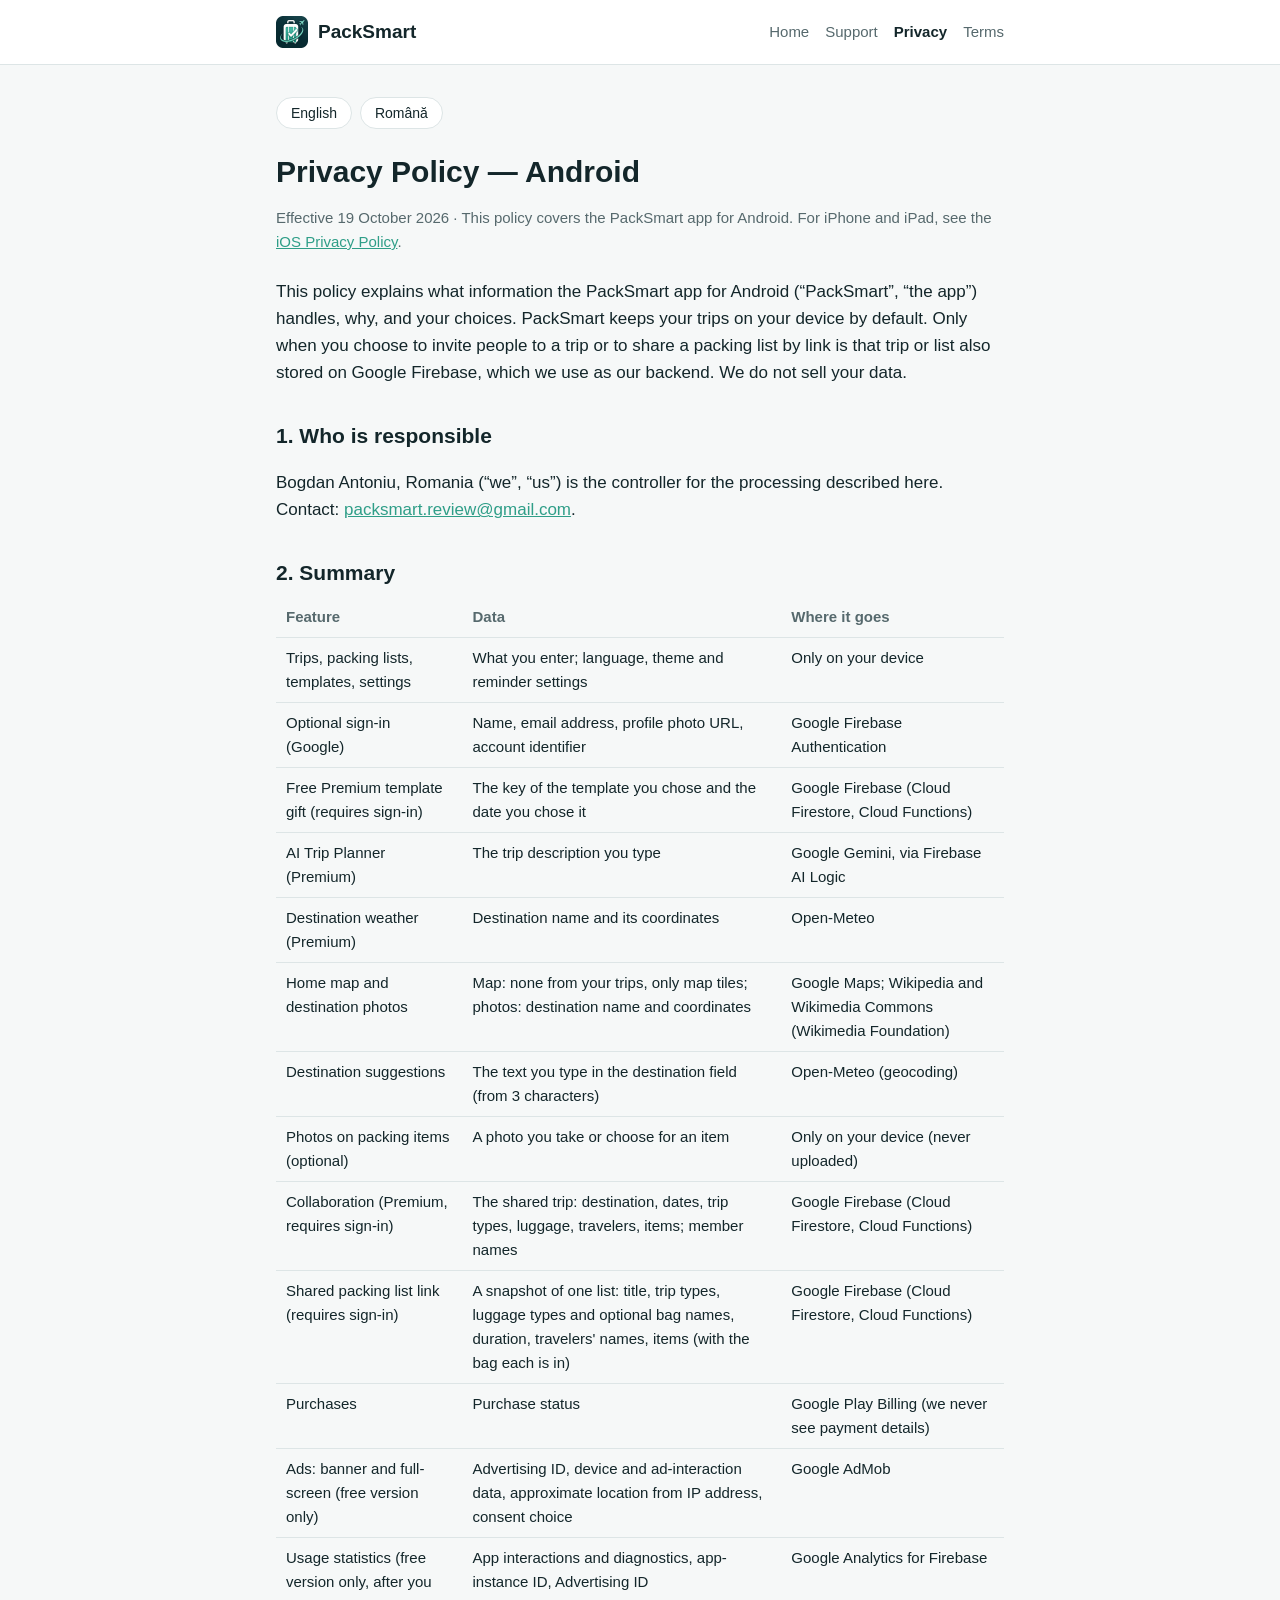
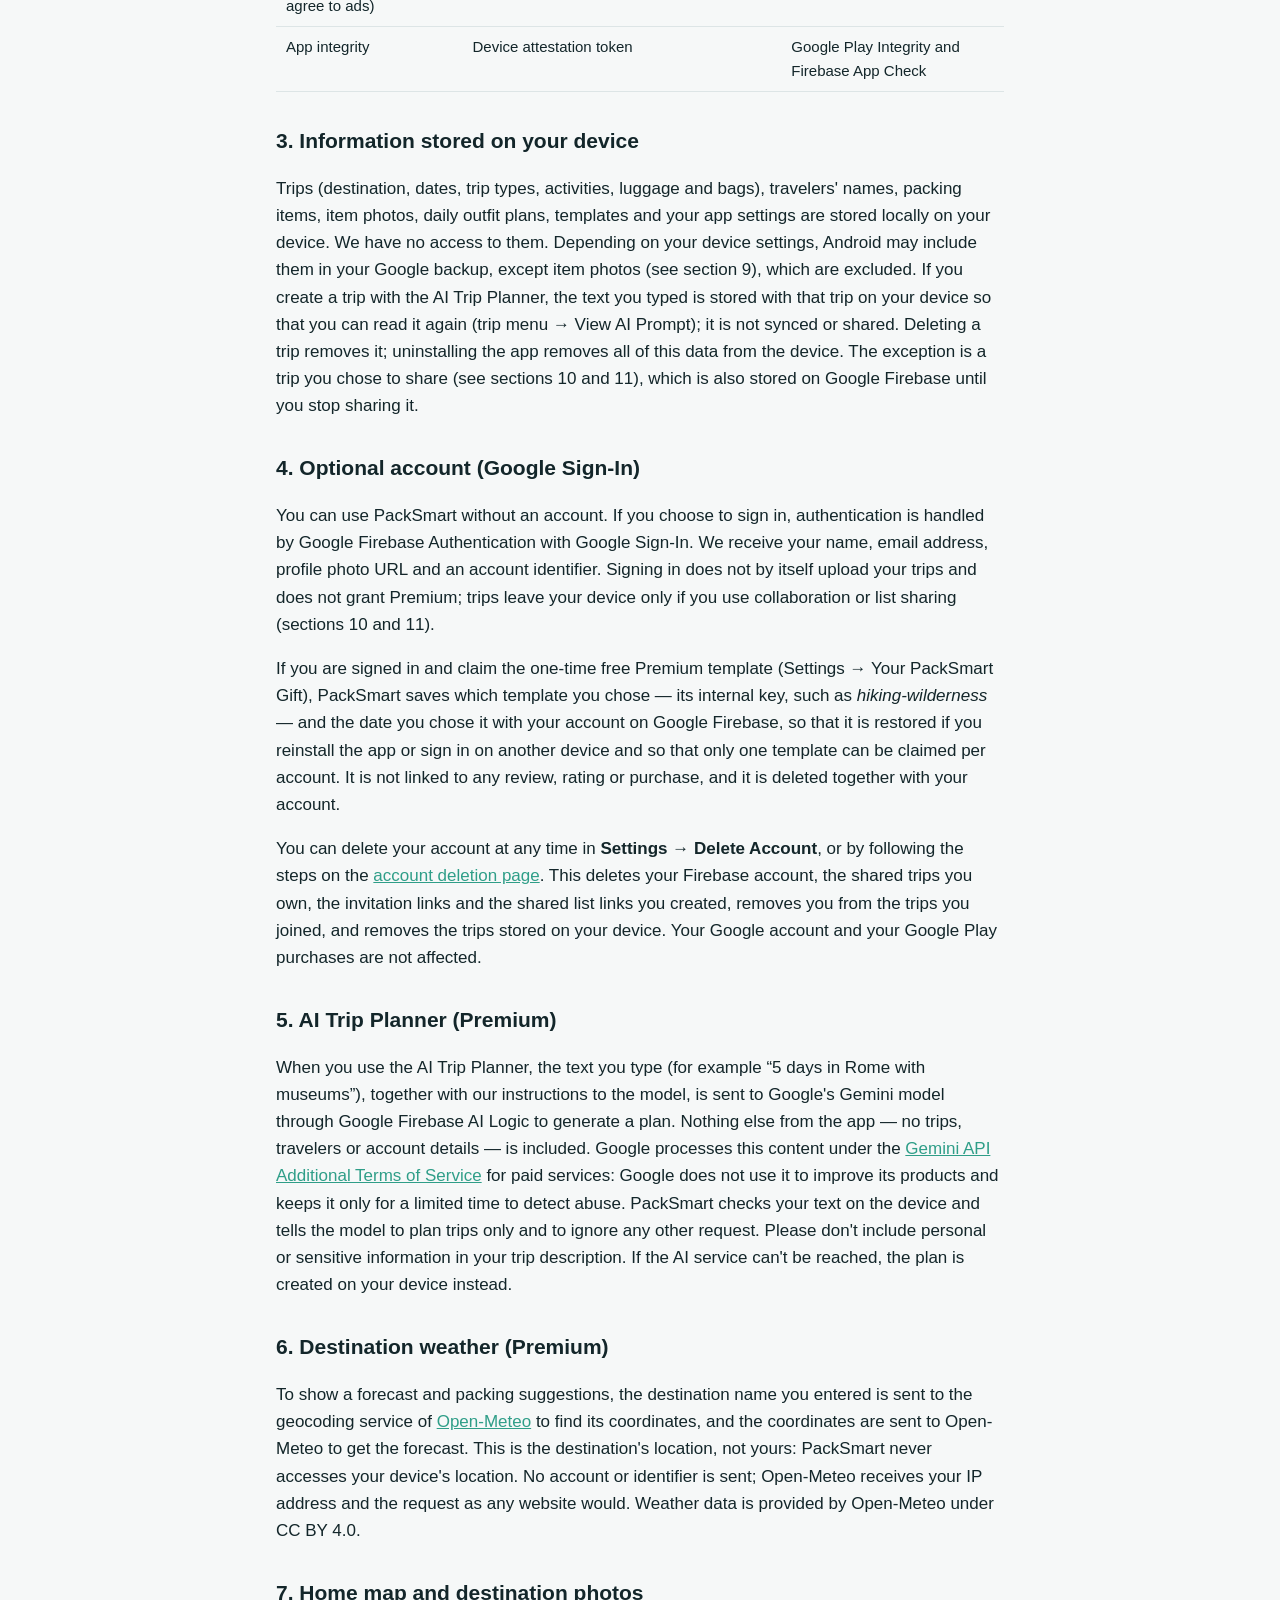
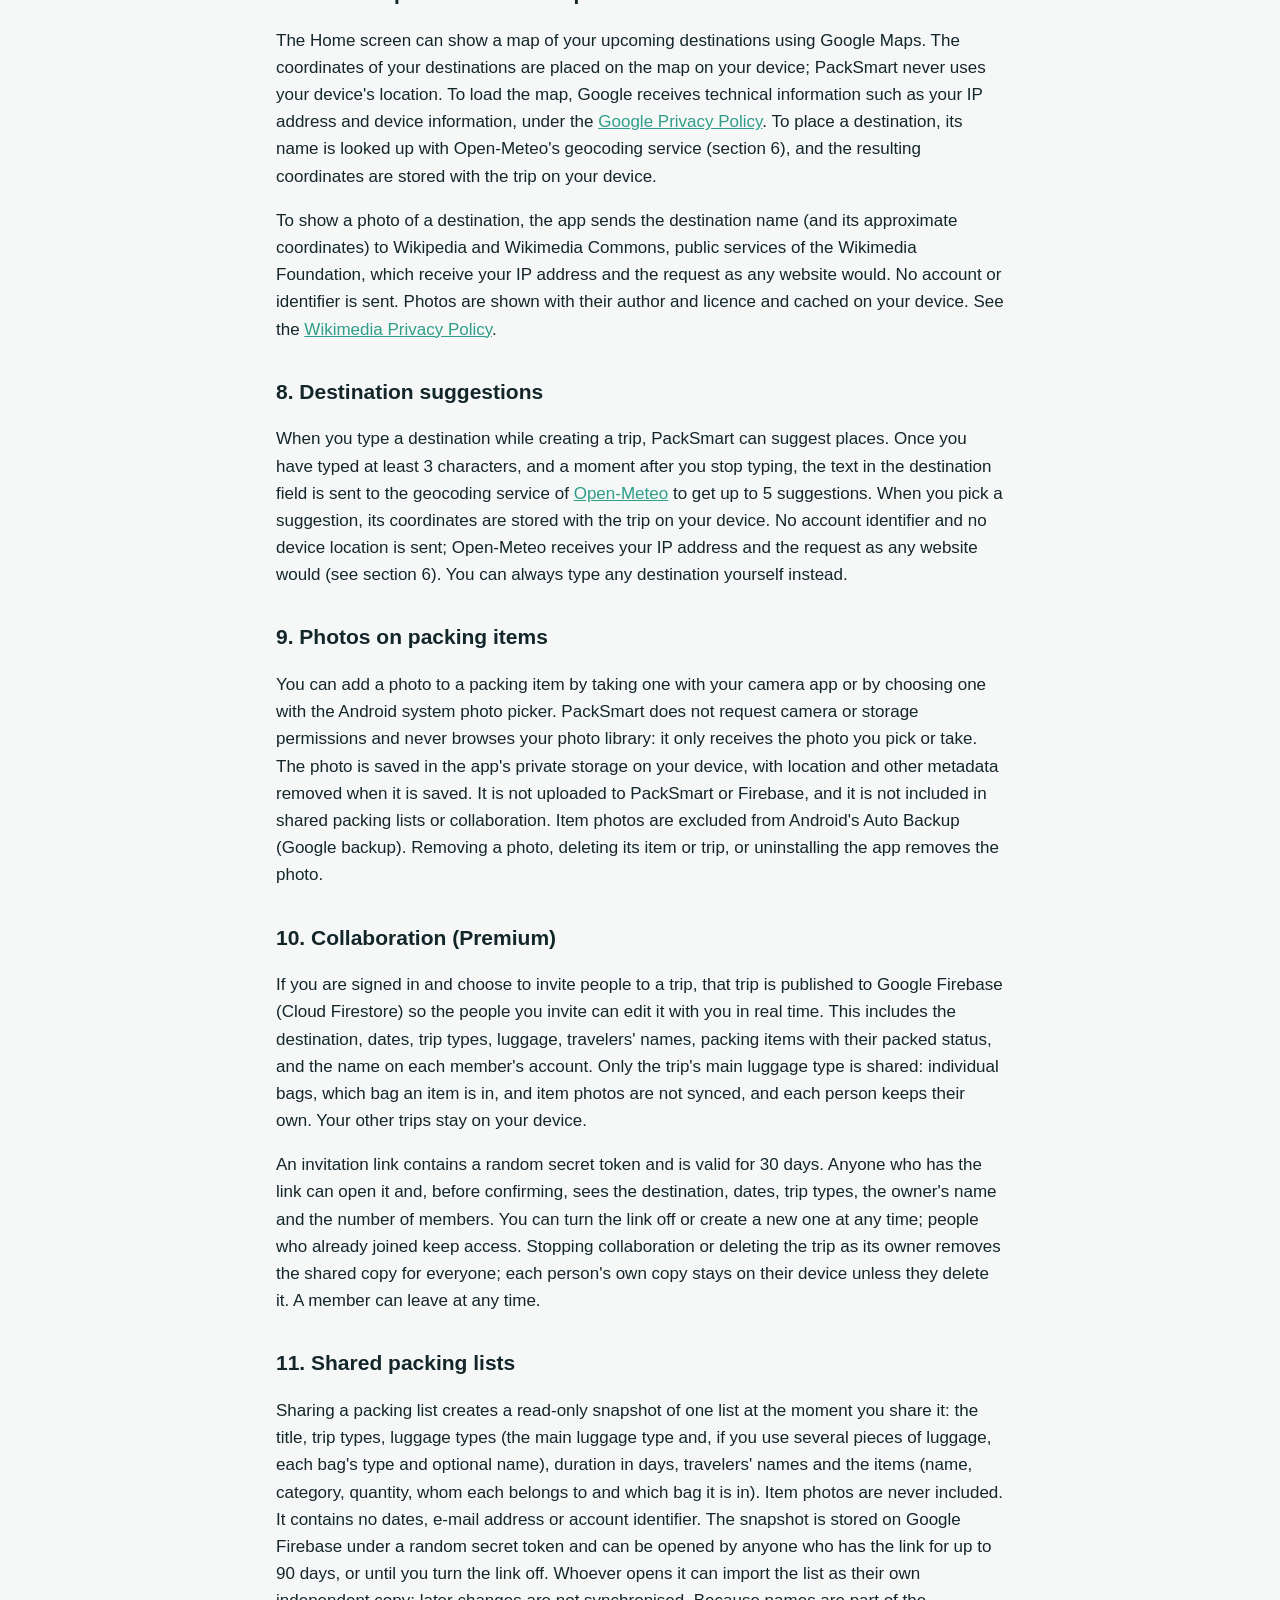
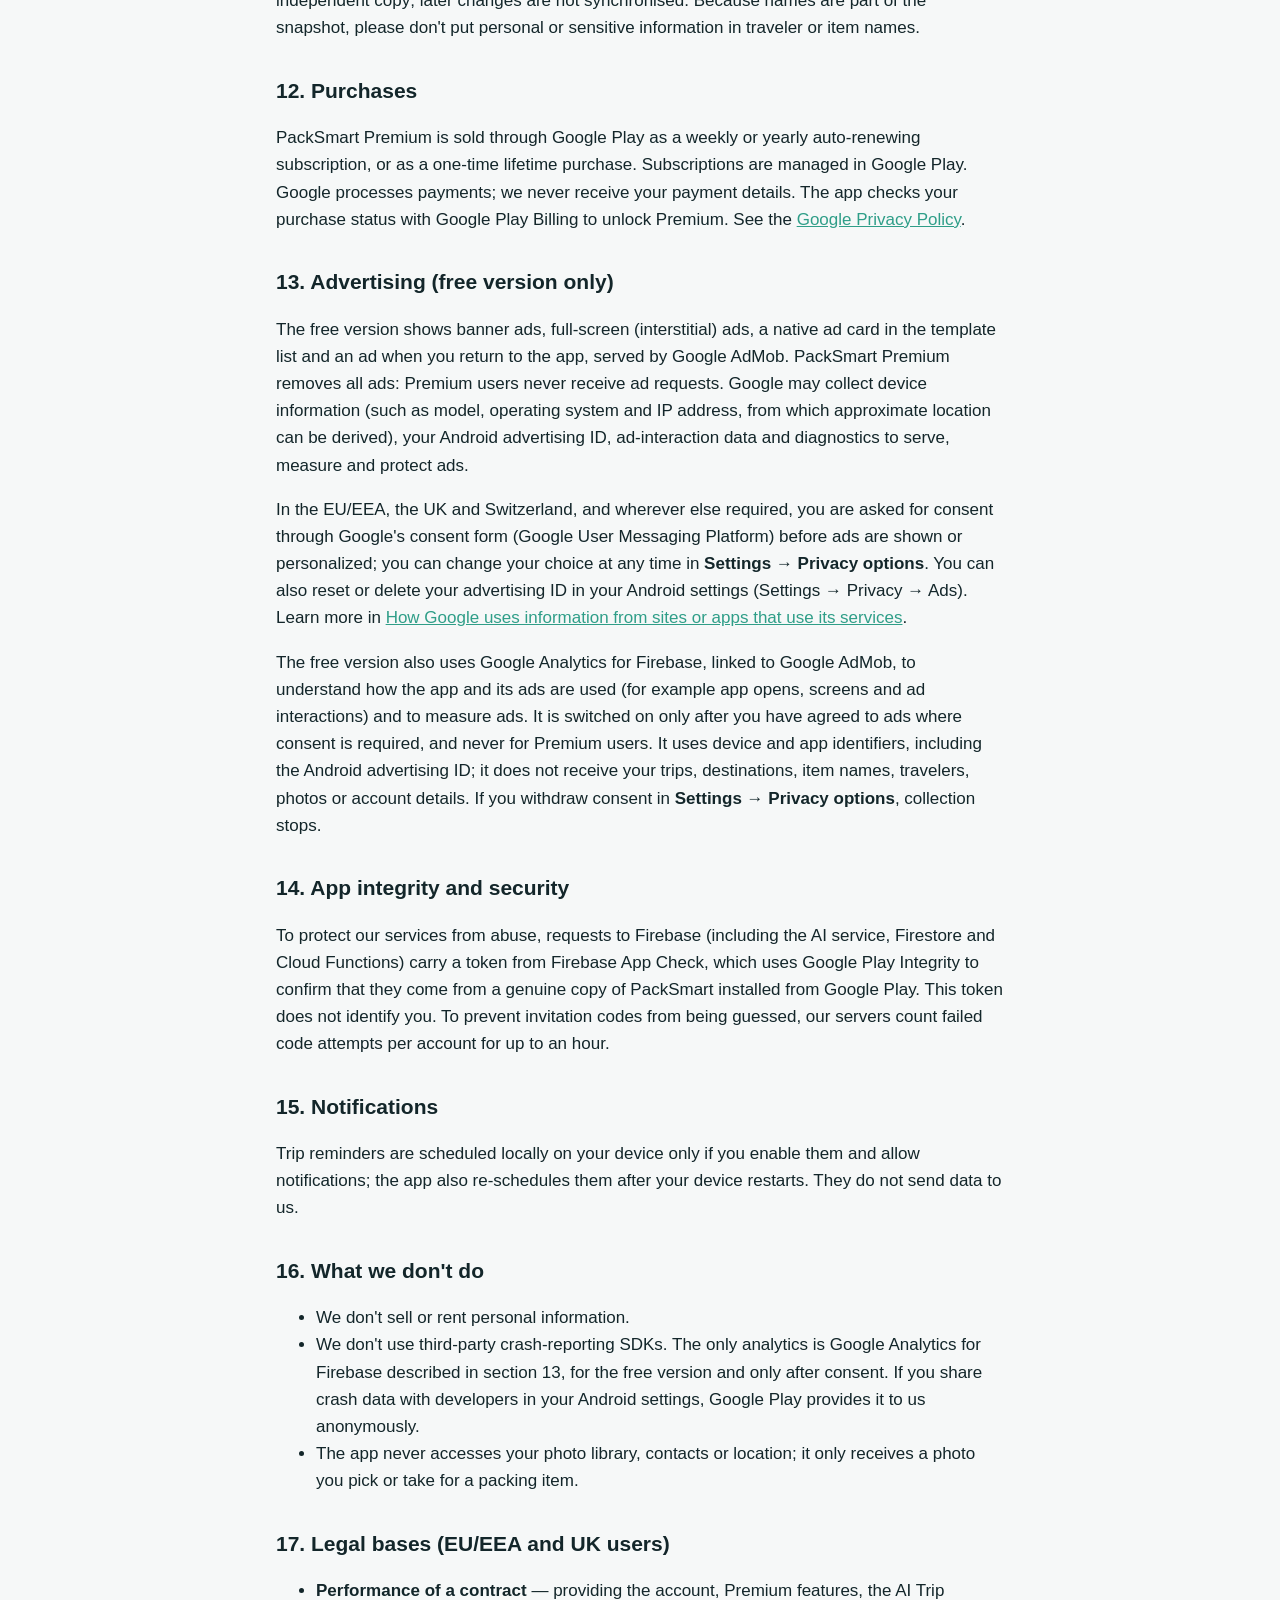
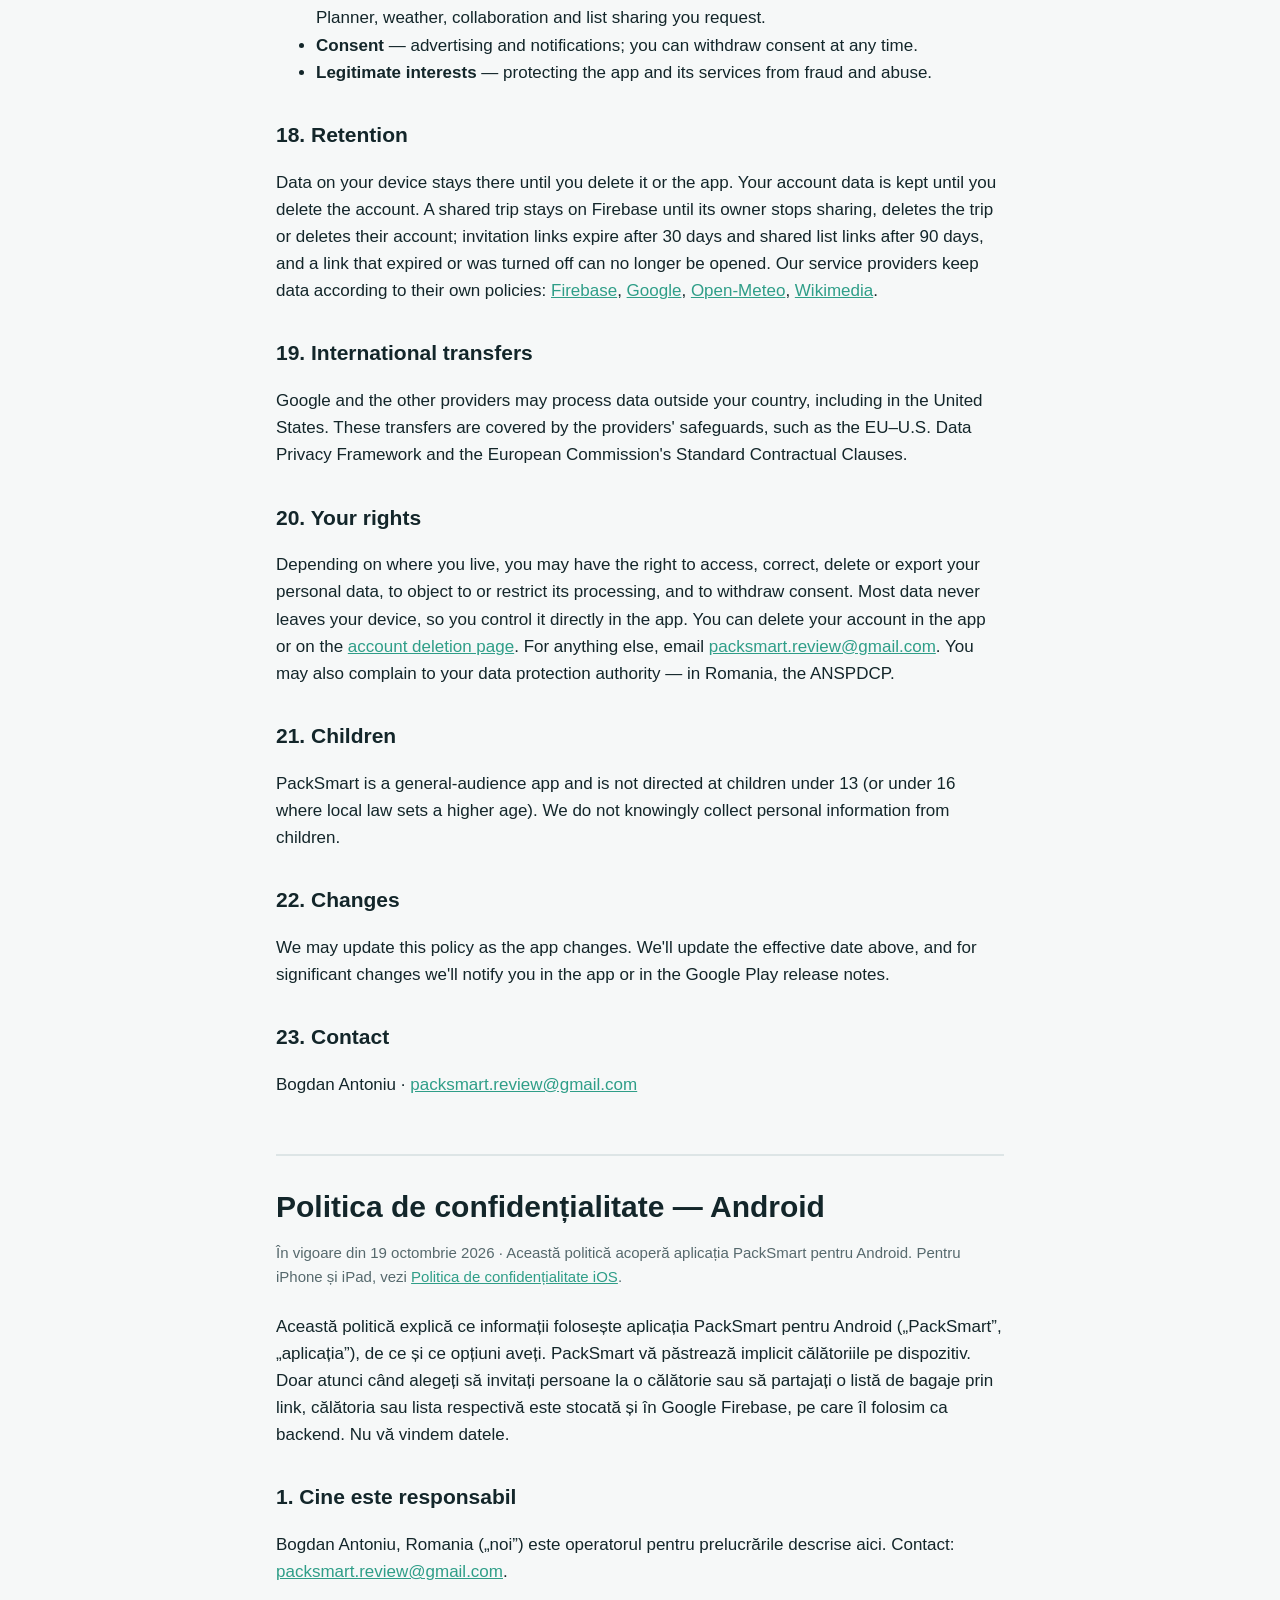
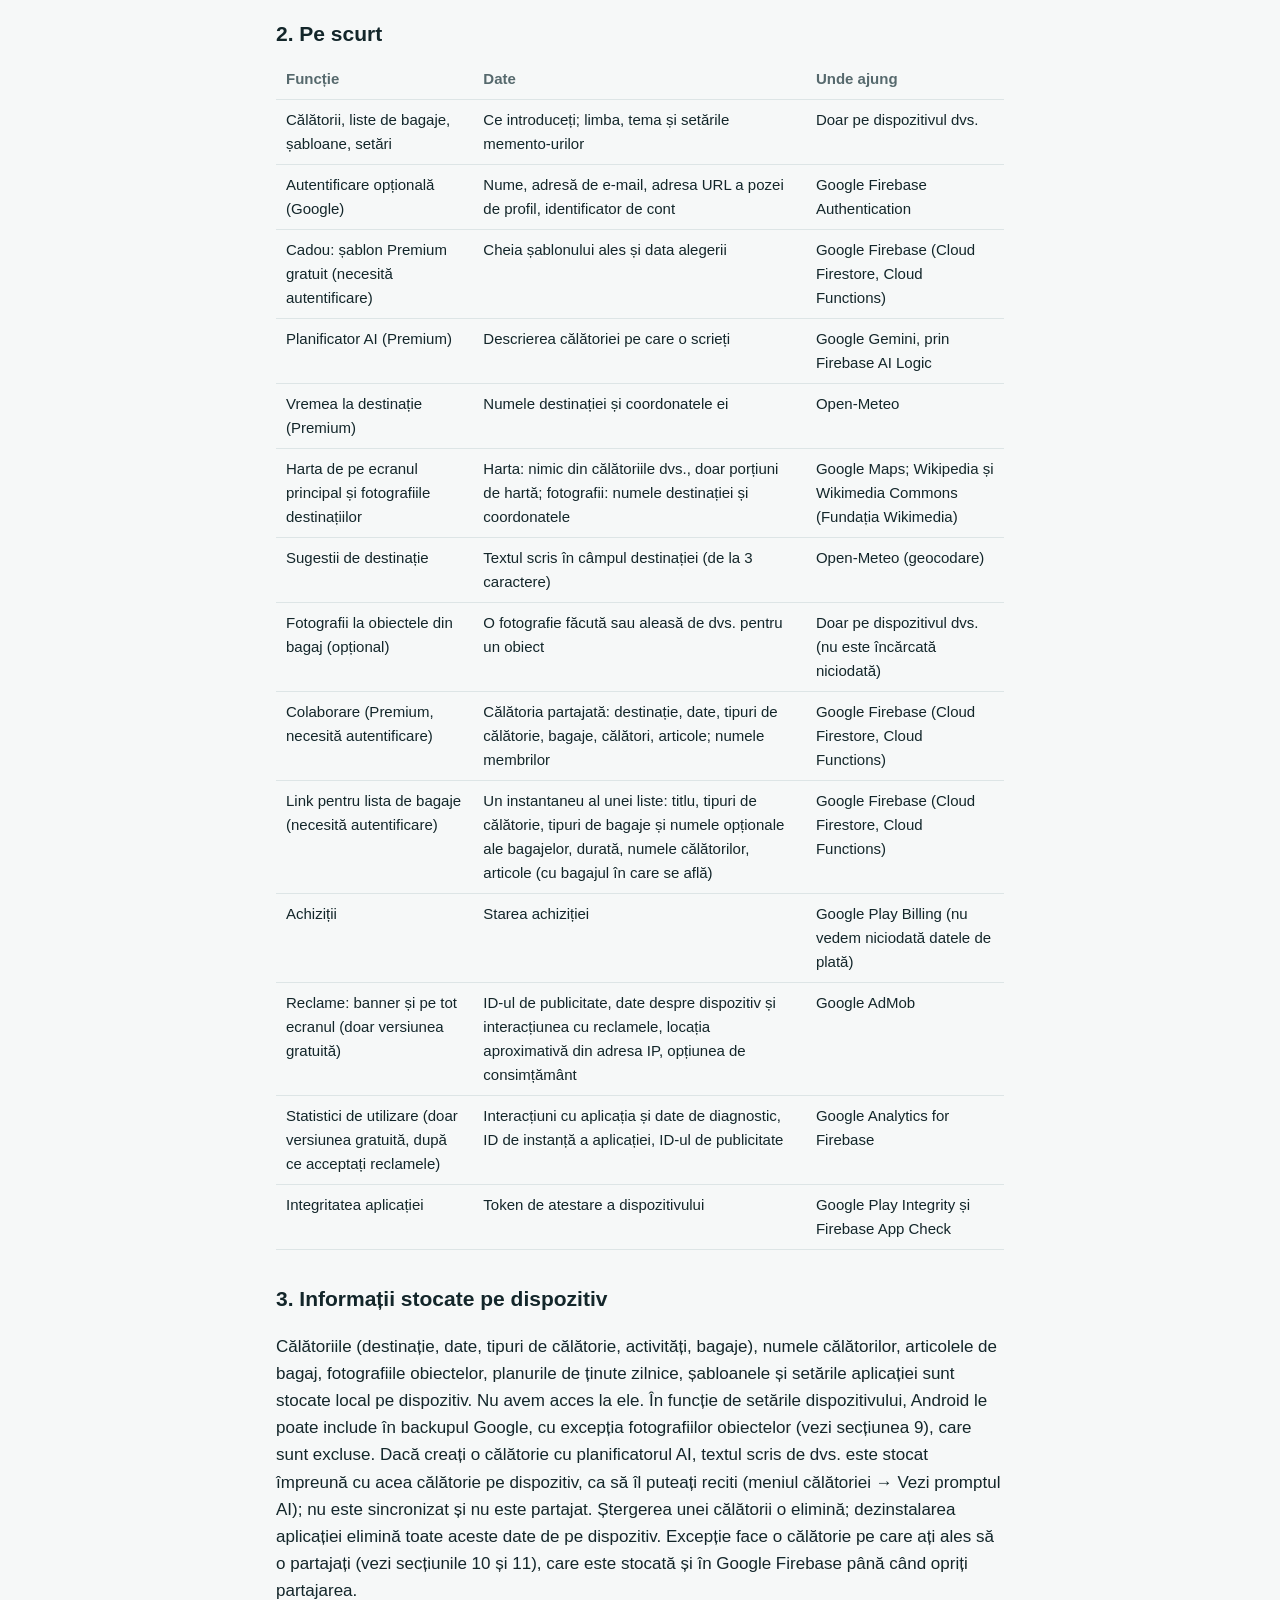
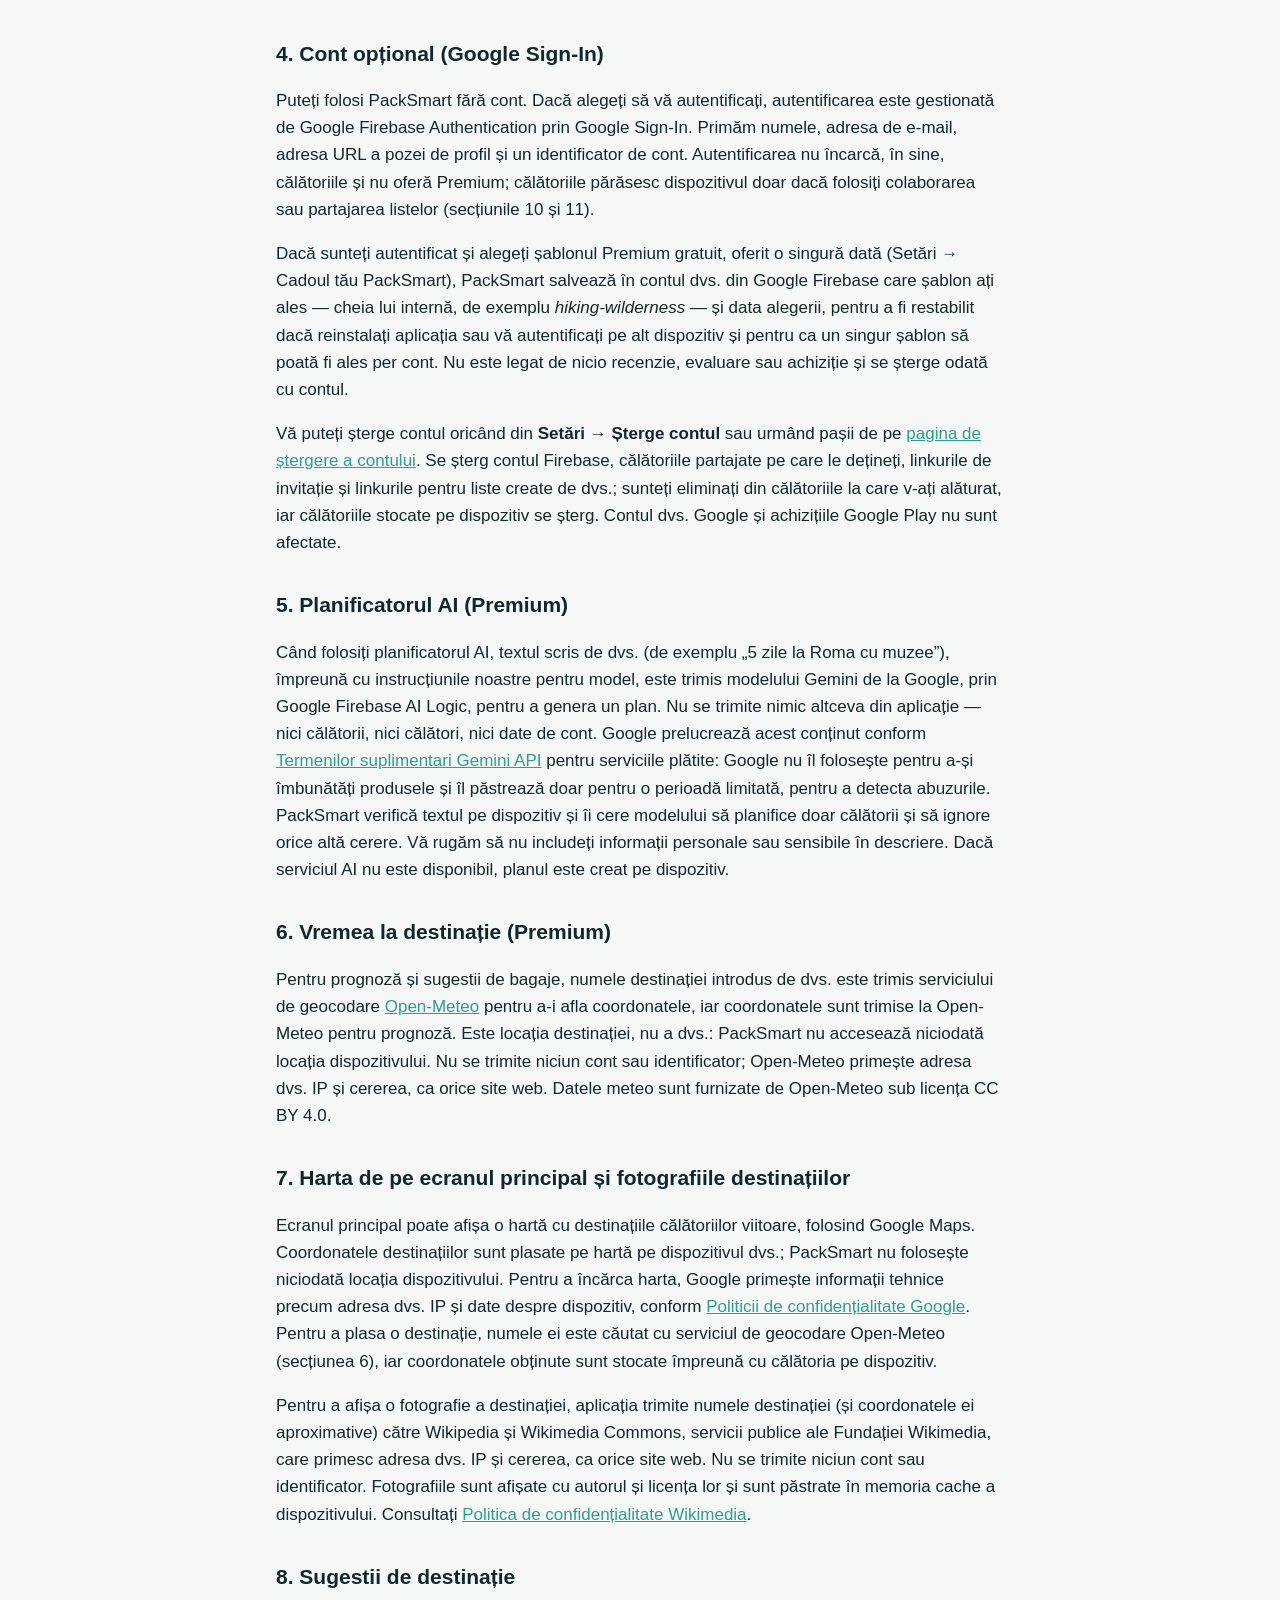
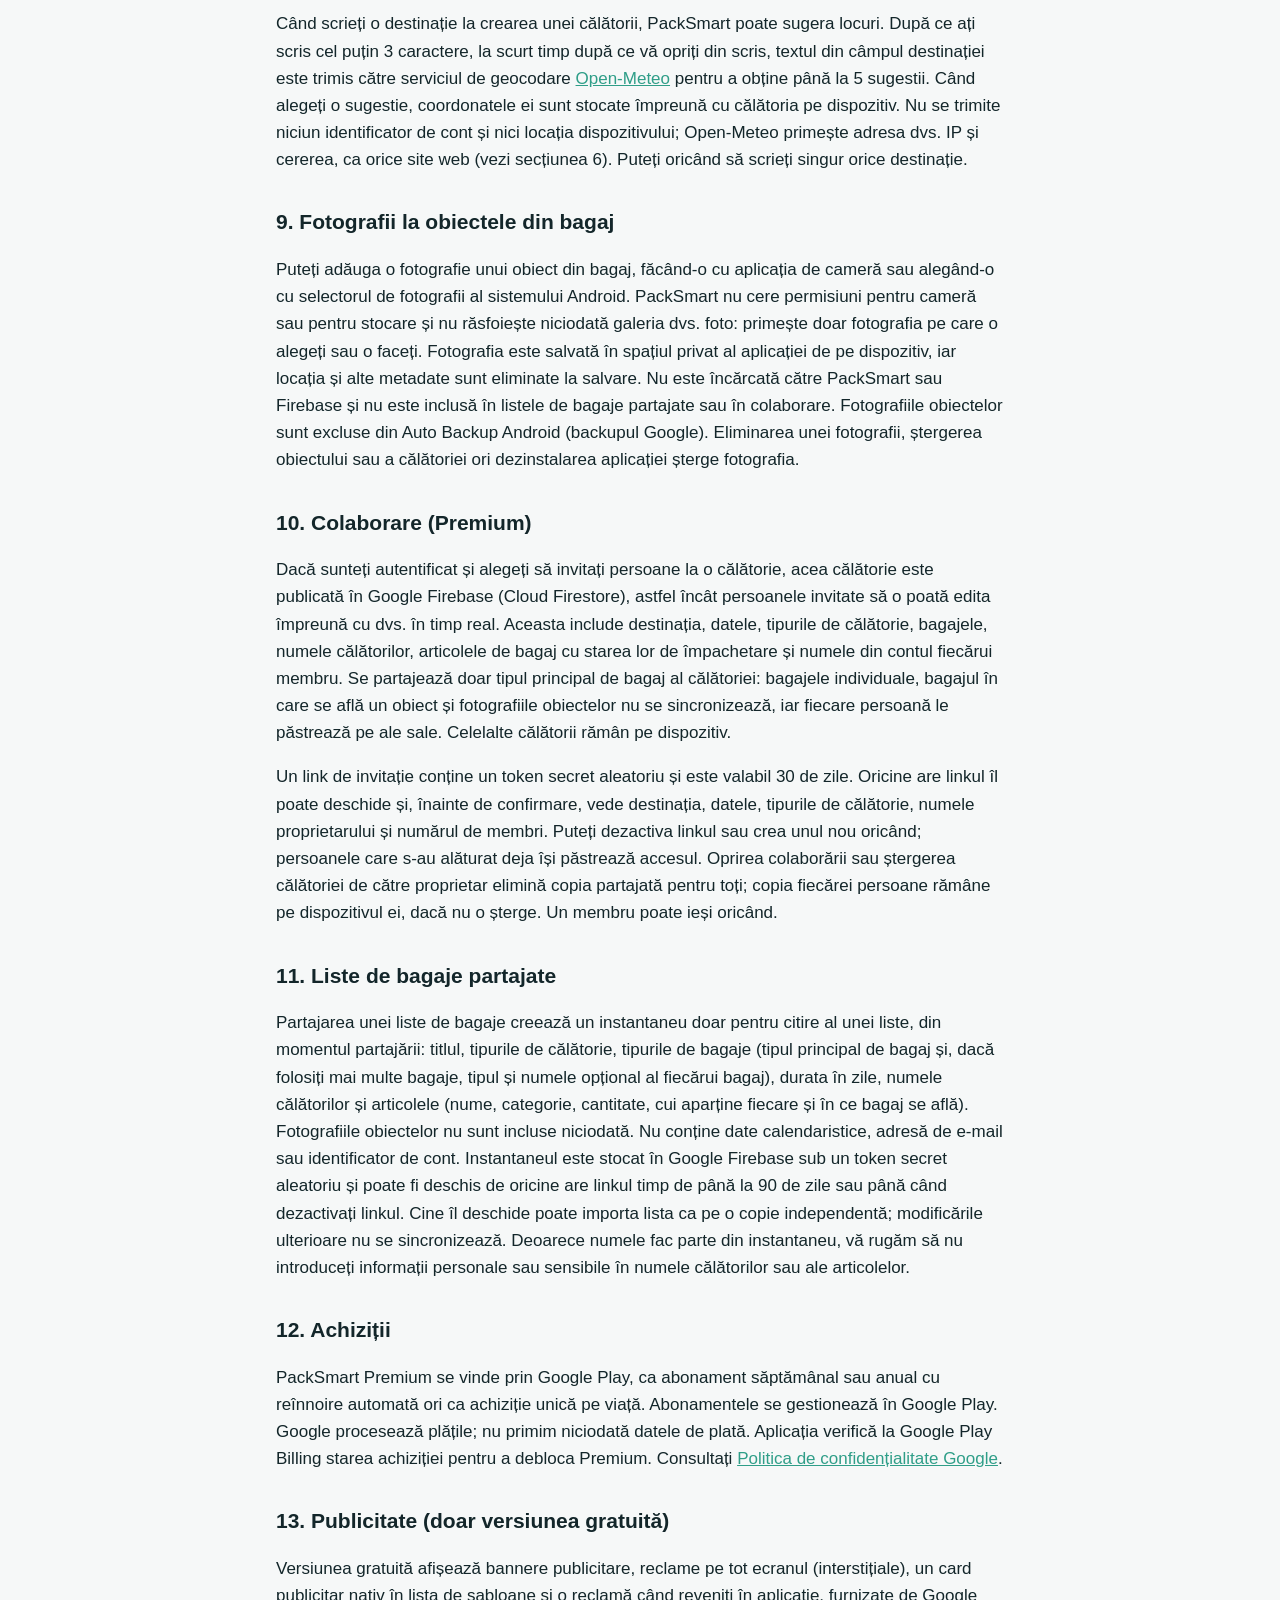
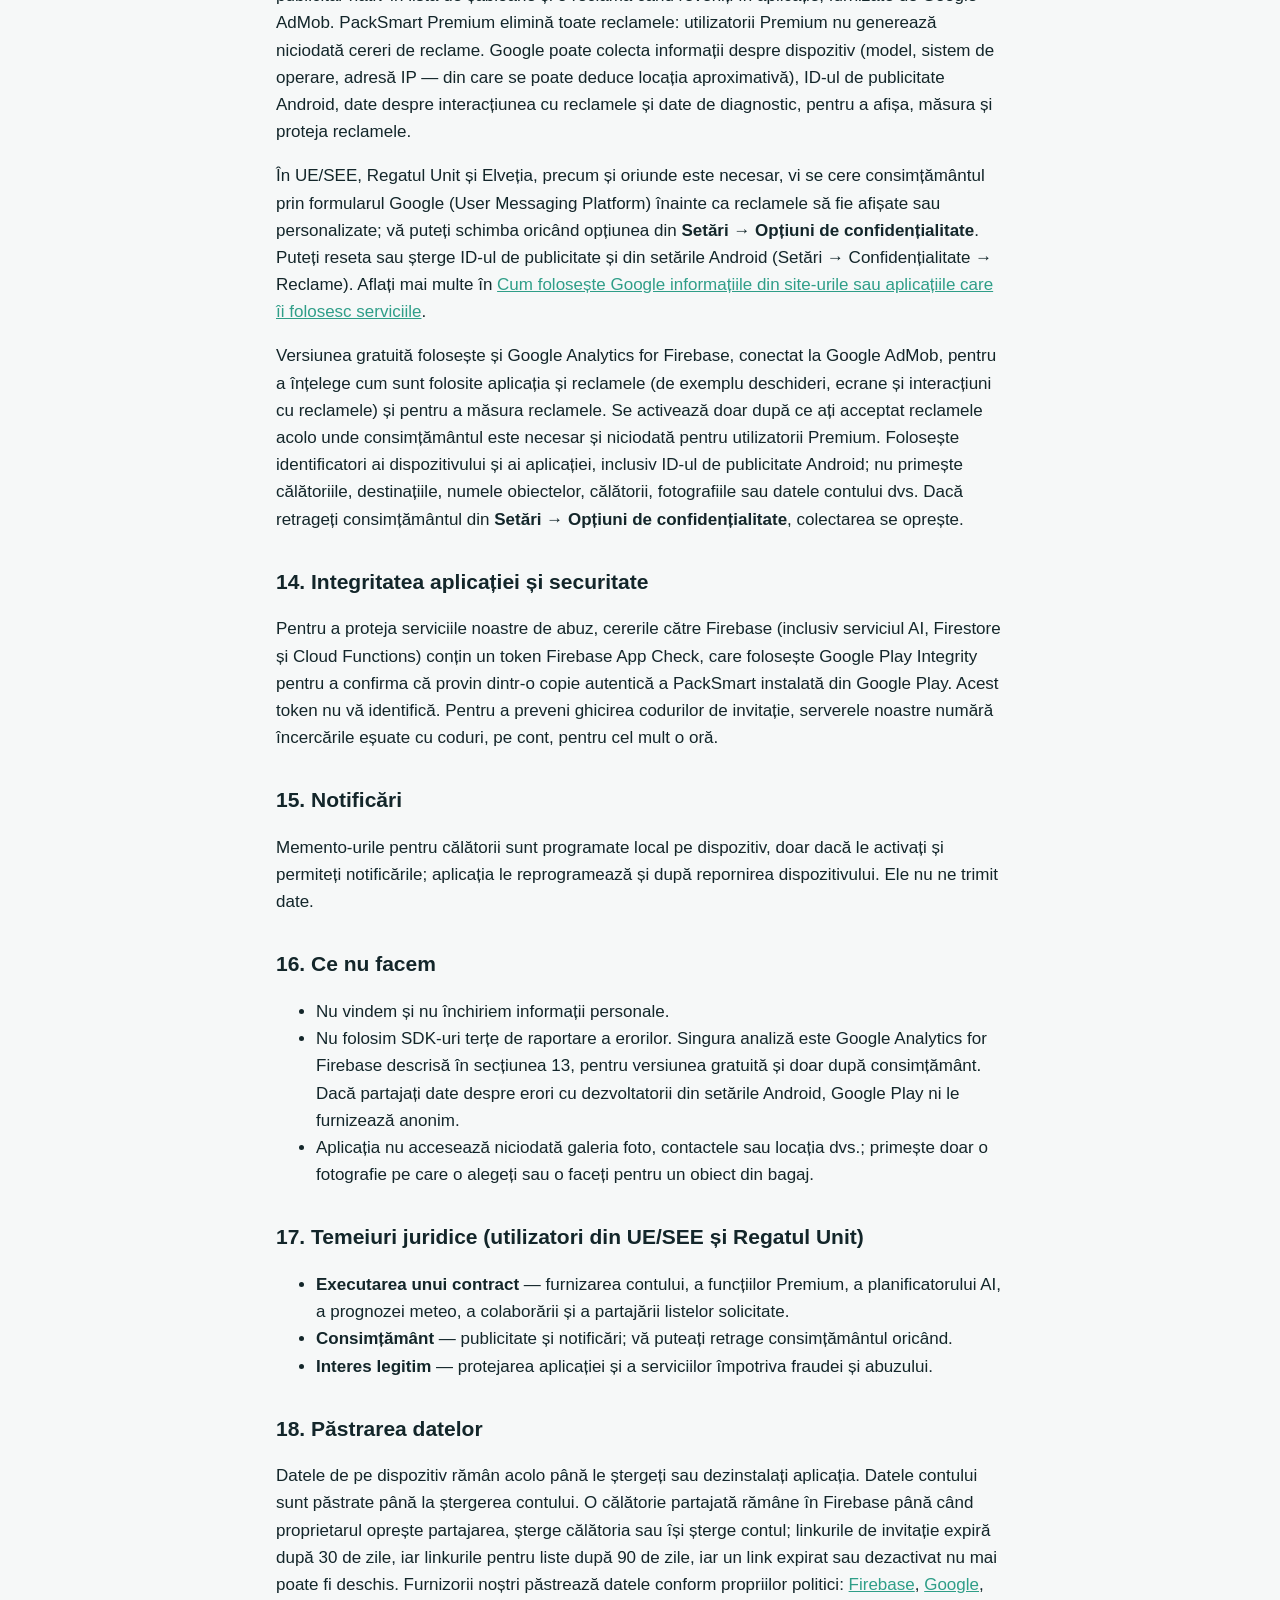
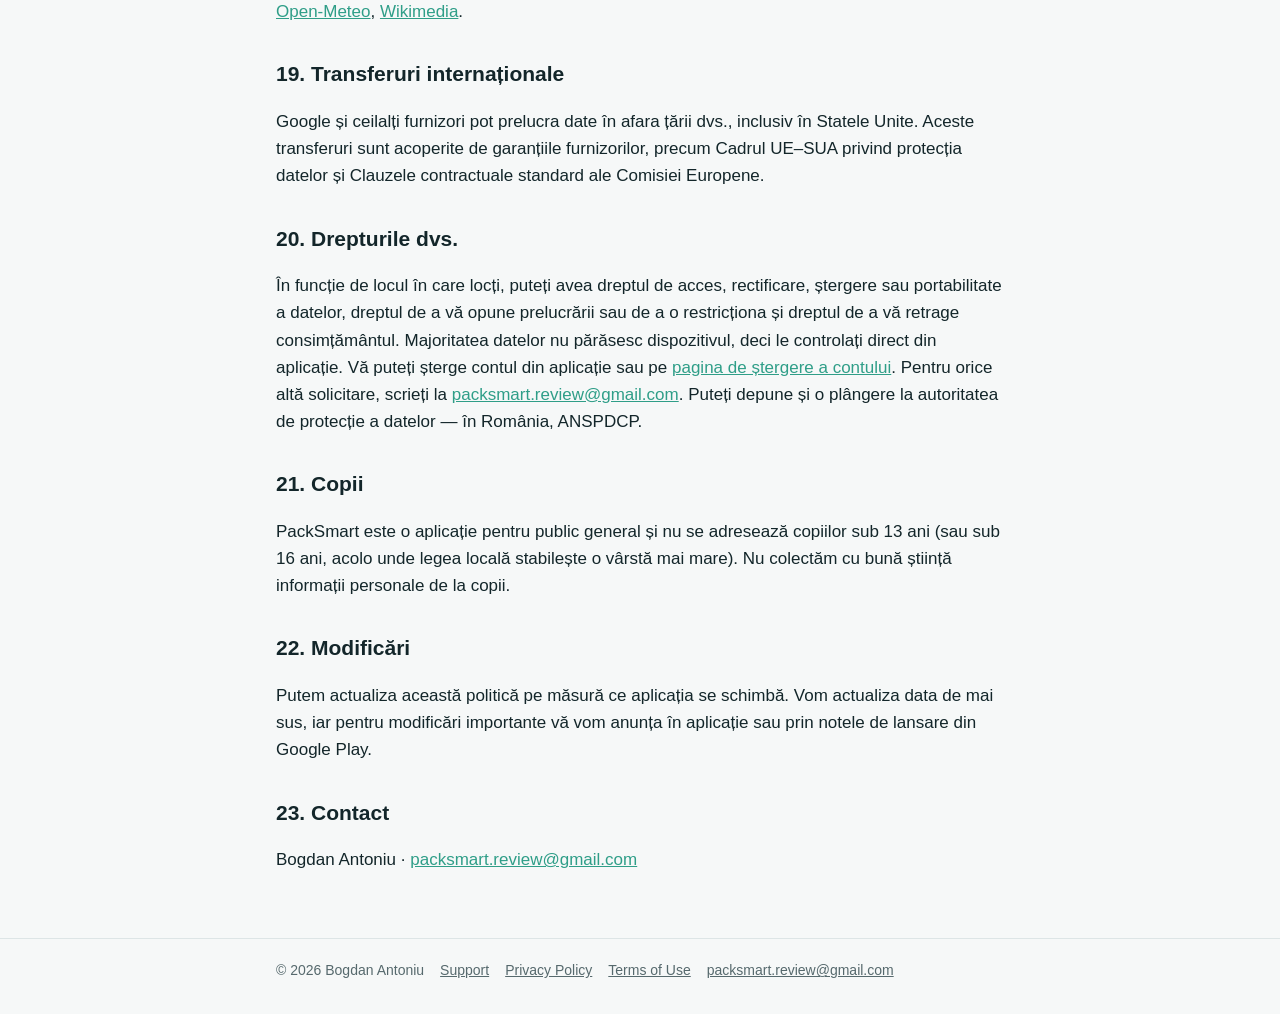
==== commit 3d9b9b8b: "Privacy policies: ATT, Google Analytics for Firebase, all ad formats; README sync note Co-Authored-B" ====
--- a/privacy-android.html
+++ b/privacy-android.html
@@ -27,7 +27,7 @@
 
     <section id="en" lang="en">
       <h1>Privacy Policy &mdash; Android</h1>
-      <p class="meta">Effective 12 October 2026 &middot; This policy covers the PackSmart app for Android. For iPhone and iPad, see the <a href="privacy.html">iOS Privacy Policy</a>.</p>
+      <p class="meta">Effective 19 October 2026 &middot; This policy covers the PackSmart app for Android. For iPhone and iPad, see the <a href="privacy.html">iOS Privacy Policy</a>.</p>
 
       <p>This policy explains what information the PackSmart app for Android (&ldquo;PackSmart&rdquo;, &ldquo;the app&rdquo;) handles, why, and your choices. PackSmart keeps your trips on your device by default. Only when you choose to invite people to a trip or to share a packing list by link is that trip or list also stored on Google Firebase, which we use as our backend. We do not sell your data.</p>
 
@@ -51,6 +51,7 @@
           <tr><td>Shared packing list link (requires sign-in)</td><td>A snapshot of one list: title, trip types, luggage types and optional bag names, duration, travelers' names, items (with the bag each is in)</td><td>Google Firebase (Cloud Firestore, Cloud Functions)</td></tr>
           <tr><td>Purchases</td><td>Purchase status</td><td>Google Play Billing (we never see payment details)</td></tr>
           <tr><td>Ads: banner and full-screen (free version only)</td><td>Advertising ID, device and ad-interaction data, approximate location from IP address, consent choice</td><td>Google AdMob</td></tr>
+          <tr><td>Usage statistics (free version only, after you agree to ads)</td><td>App interactions and diagnostics, app-instance ID, Advertising ID</td><td>Google Analytics for Firebase</td></tr>
           <tr><td>App integrity</td><td>Device attestation token</td><td>Google Play Integrity and Firebase App Check</td></tr>
         </tbody>
       </table>
@@ -91,8 +92,10 @@
       <p>PackSmart Premium is sold through Google Play as a weekly or yearly auto-renewing subscription, or as a one-time lifetime purchase. Subscriptions are managed in Google Play. Google processes payments; we never receive your payment details. The app checks your purchase status with Google Play Billing to unlock Premium. See the <a href="https://policies.google.com/privacy">Google Privacy Policy</a>.</p>
 
       <h2>13. Advertising (free version only)</h2>
-      <p>The free version shows banner ads and full-screen (interstitial) ads, for example after you complete a trip, served by Google AdMob. PackSmart Premium removes all ads: Premium users never receive ad requests. Google may collect device information (such as model, operating system and IP address, from which approximate location can be derived), your Android advertising ID, ad-interaction data and diagnostics to serve, measure and protect ads.</p>
+      <p>The free version shows banner ads, full-screen (interstitial) ads, a native ad card in the template list and an ad when you return to the app, served by Google AdMob. PackSmart Premium removes all ads: Premium users never receive ad requests. Google may collect device information (such as model, operating system and IP address, from which approximate location can be derived), your Android advertising ID, ad-interaction data and diagnostics to serve, measure and protect ads.</p>
       <p>In the EU/EEA, the UK and Switzerland, and wherever else required, you are asked for consent through Google's consent form (Google User Messaging Platform) before ads are shown or personalized; you can change your choice at any time in <strong>Settings &rarr; Privacy options</strong>. You can also reset or delete your advertising ID in your Android settings (Settings &rarr; Privacy &rarr; Ads). Learn more in <a href="https://policies.google.com/technologies/partner-sites">How Google uses information from sites or apps that use its services</a>.</p>
+
+      <p>The free version also uses Google Analytics for Firebase, linked to Google AdMob, to understand how the app and its ads are used (for example app opens, screens and ad interactions) and to measure ads. It is switched on only after you have agreed to ads where consent is required, and never for Premium users. It uses device and app identifiers, including the Android advertising ID; it does not receive your trips, destinations, item names, travelers, photos or account details. If you withdraw consent in <strong>Settings &rarr; Privacy options</strong>, collection stops.</p>
 
       <h2>14. App integrity and security</h2>
       <p>To protect our services from abuse, requests to Firebase (including the AI service, Firestore and Cloud Functions) carry a token from Firebase App Check, which uses Google Play Integrity to confirm that they come from a genuine copy of PackSmart installed from Google Play. This token does not identify you. To prevent invitation codes from being guessed, our servers count failed code attempts per account for up to an hour.</p>
@@ -103,7 +106,7 @@
       <h2>16. What we don't do</h2>
       <ul>
         <li>We don't sell or rent personal information.</li>
-        <li>We don't use analytics or crash-reporting SDKs and the app does not send usage analytics. If you share crash data with developers in your Android settings, Google Play provides it to us anonymously.</li>
+        <li>We don't use third-party crash-reporting SDKs. The only analytics is Google Analytics for Firebase described in section 13, for the free version and only after consent. If you share crash data with developers in your Android settings, Google Play provides it to us anonymously.</li>
         <li>The app never accesses your photo library, contacts or location; it only receives a photo you pick or take for a packing item.</li>
       </ul>
 
@@ -137,7 +140,7 @@
 
     <section id="ro" lang="ro">
       <h1>Politica de confiden&#539;ialitate &mdash; Android</h1>
-      <p class="meta">&Icirc;n vigoare din 12 octombrie 2026 &middot; Aceast&#259; politic&#259; acoper&#259; aplica&#539;ia PackSmart pentru Android. Pentru iPhone &#537;i iPad, vezi <a href="privacy.html">Politica de confiden&#539;ialitate iOS</a>.</p>
+      <p class="meta">&Icirc;n vigoare din 19 octombrie 2026 &middot; Aceast&#259; politic&#259; acoper&#259; aplica&#539;ia PackSmart pentru Android. Pentru iPhone &#537;i iPad, vezi <a href="privacy.html">Politica de confiden&#539;ialitate iOS</a>.</p>
 
       <p>Aceast&#259; politic&#259; explic&#259; ce informa&#539;ii folose&#537;te aplica&#539;ia PackSmart pentru Android (&bdquo;PackSmart&rdquo;, &bdquo;aplica&#539;ia&rdquo;), de ce &#537;i ce op&#539;iuni ave&#539;i. PackSmart v&#259; p&#259;streaz&#259; implicit c&#259;l&#259;toriile pe dispozitiv. Doar atunci c&acirc;nd alege&#539;i s&#259; invita&#539;i persoane la o c&#259;l&#259;torie sau s&#259; partaja&#539;i o list&#259; de bagaje prin link, c&#259;l&#259;toria sau lista respectiv&#259; este stocat&#259; &#537;i &icirc;n Google Firebase, pe care &icirc;l folosim ca backend. Nu v&#259; vindem datele.</p>
 
@@ -161,6 +164,7 @@
           <tr><td>Link pentru lista de bagaje (necesit&#259; autentificare)</td><td>Un instantaneu al unei liste: titlu, tipuri de c&#259;l&#259;torie, tipuri de bagaje &#537;i numele op&#539;ionale ale bagajelor, durat&#259;, numele c&#259;l&#259;torilor, articole (cu bagajul &icirc;n care se afl&#259;)</td><td>Google Firebase (Cloud Firestore, Cloud Functions)</td></tr>
           <tr><td>Achizi&#539;ii</td><td>Starea achizi&#539;iei</td><td>Google Play Billing (nu vedem niciodat&#259; datele de plat&#259;)</td></tr>
           <tr><td>Reclame: banner &#537;i pe tot ecranul (doar versiunea gratuit&#259;)</td><td>ID-ul de publicitate, date despre dispozitiv &#537;i interac&#539;iunea cu reclamele, loca&#539;ia aproximativ&#259; din adresa IP, op&#539;iunea de consim&#539;&#259;m&acirc;nt</td><td>Google AdMob</td></tr>
+          <tr><td>Statistici de utilizare (doar versiunea gratuit&#259;, dup&#259; ce accepta&#539;i reclamele)</td><td>Interac&#539;iuni cu aplica&#539;ia &#537;i date de diagnostic, ID de instan&#539;&#259; a aplica&#539;iei, ID-ul de publicitate</td><td>Google Analytics for Firebase</td></tr>
           <tr><td>Integritatea aplica&#539;iei</td><td>Token de atestare a dispozitivului</td><td>Google Play Integrity &#537;i Firebase App Check</td></tr>
         </tbody>
       </table>
@@ -201,8 +205,10 @@
       <p>PackSmart Premium se vinde prin Google Play, ca abonament s&#259;pt&#259;m&acirc;nal sau anual cu re&icirc;nnoire automat&#259; ori ca achizi&#539;ie unic&#259; pe via&#539;&#259;. Abonamentele se gestioneaz&#259; &icirc;n Google Play. Google proceseaz&#259; pl&#259;&#539;ile; nu primim niciodat&#259; datele de plat&#259;. Aplica&#539;ia verific&#259; la Google Play Billing starea achizi&#539;iei pentru a debloca Premium. Consulta&#539;i <a href="https://policies.google.com/privacy">Politica de confiden&#539;ialitate Google</a>.</p>
 
       <h2>13. Publicitate (doar versiunea gratuit&#259;)</h2>
-      <p>Versiunea gratuit&#259; afi&#537;eaz&#259; bannere publicitare &#537;i reclame pe tot ecranul (intersti&#539;iale), de exemplu dup&#259; ce finaliza&#539;i o c&#259;l&#259;torie, furnizate de Google AdMob. PackSmart Premium elimin&#259; toate reclamele: utilizatorii Premium nu genereaz&#259; niciodat&#259; cereri de reclame. Google poate colecta informa&#539;ii despre dispozitiv (model, sistem de operare, adres&#259; IP &mdash; din care se poate deduce loca&#539;ia aproximativ&#259;), ID-ul de publicitate Android, date despre interac&#539;iunea cu reclamele &#537;i date de diagnostic, pentru a afi&#537;a, m&#259;sura &#537;i proteja reclamele.</p>
+      <p>Versiunea gratuit&#259; afi&#537;eaz&#259; bannere publicitare, reclame pe tot ecranul (intersti&#539;iale), un card publicitar nativ &#238;n lista de &#537;abloane &#537;i o reclam&#259; c&#226;nd reveni&#539;i &#238;n aplica&#539;ie, furnizate de Google AdMob. PackSmart Premium elimin&#259; toate reclamele: utilizatorii Premium nu genereaz&#259; niciodat&#259; cereri de reclame. Google poate colecta informa&#539;ii despre dispozitiv (model, sistem de operare, adres&#259; IP &mdash; din care se poate deduce loca&#539;ia aproximativ&#259;), ID-ul de publicitate Android, date despre interac&#539;iunea cu reclamele &#537;i date de diagnostic, pentru a afi&#537;a, m&#259;sura &#537;i proteja reclamele.</p>
       <p>&Icirc;n UE/SEE, Regatul Unit &#537;i Elve&#539;ia, precum &#537;i oriunde este necesar, vi se cere consim&#539;&#259;m&acirc;ntul prin formularul Google (User Messaging Platform) &icirc;nainte ca reclamele s&#259; fie afi&#537;ate sau personalizate; v&#259; pute&#539;i schimba oric&acirc;nd op&#539;iunea din <strong>Set&#259;ri &rarr; Op&#539;iuni de confiden&#539;ialitate</strong>. Pute&#539;i reseta sau &#537;terge ID-ul de publicitate &#537;i din set&#259;rile Android (Set&#259;ri &rarr; Confiden&#539;ialitate &rarr; Reclame). Afla&#539;i mai multe &icirc;n <a href="https://policies.google.com/technologies/partner-sites">Cum folose&#537;te Google informa&#539;iile din site-urile sau aplica&#539;iile care &icirc;i folosesc serviciile</a>.</p>
+
+      <p>Versiunea gratuit&#259; folose&#537;te &#537;i Google Analytics for Firebase, conectat la Google AdMob, pentru a &#238;n&#539;elege cum sunt folosite aplica&#539;ia &#537;i reclamele (de exemplu deschideri, ecrane &#537;i interac&#539;iuni cu reclamele) &#537;i pentru a m&#259;sura reclamele. Se activeaz&#259; doar dup&#259; ce a&#539;i acceptat reclamele acolo unde consim&#539;&#259;m&#226;ntul este necesar &#537;i niciodat&#259; pentru utilizatorii Premium. Folose&#537;te identificatori ai dispozitivului &#537;i ai aplica&#539;iei, inclusiv ID-ul de publicitate Android; nu prime&#537;te c&#259;l&#259;toriile, destina&#539;iile, numele obiectelor, c&#259;l&#259;torii, fotografiile sau datele contului dvs. Dac&#259; retrage&#539;i consim&#539;&#259;m&#226;ntul din <strong>Set&#259;ri &rarr; Op&#539;iuni de confiden&#539;ialitate</strong>, colectarea se opre&#537;te.</p>
 
       <h2>14. Integritatea aplica&#539;iei &#537;i securitate</h2>
       <p>Pentru a proteja serviciile noastre de abuz, cererile c&#259;tre Firebase (inclusiv serviciul AI, Firestore &#537;i Cloud Functions) con&#539;in un token Firebase App Check, care folose&#537;te Google Play Integrity pentru a confirma c&#259; provin dintr-o copie autentic&#259; a PackSmart instalat&#259; din Google Play. Acest token nu v&#259; identific&#259;. Pentru a preveni ghicirea codurilor de invita&#539;ie, serverele noastre num&#259;r&#259; &icirc;ncerc&#259;rile e&#537;uate cu coduri, pe cont, pentru cel mult o or&#259;.</p>
@@ -213,7 +219,7 @@
       <h2>16. Ce nu facem</h2>
       <ul>
         <li>Nu vindem &#537;i nu &icirc;nchiriem informa&#539;ii personale.</li>
-        <li>Nu folosim SDK-uri de analiz&#259; sau de raportare a erorilor, iar aplica&#539;ia nu trimite statistici de utilizare. Dac&#259; partaja&#539;i date despre erori cu dezvoltatorii din set&#259;rile Android, Google Play ni le furnizeaz&#259; anonim.</li>
+        <li>Nu folosim SDK-uri ter&#539;e de raportare a erorilor. Singura analiz&#259; este Google Analytics for Firebase descris&#259; &#238;n sec&#539;iunea 13, pentru versiunea gratuit&#259; &#537;i doar dup&#259; consim&#539;&#259;m&#226;nt. Dac&#259; partaja&#539;i date despre erori cu dezvoltatorii din set&#259;rile Android, Google Play ni le furnizeaz&#259; anonim.</li>
         <li>Aplica&#539;ia nu acceseaz&#259; niciodat&#259; galeria foto, contactele sau loca&#539;ia dvs.; prime&#537;te doar o fotografie pe care o alege&#539;i sau o face&#539;i pentru un obiect din bagaj.</li>
       </ul>
 
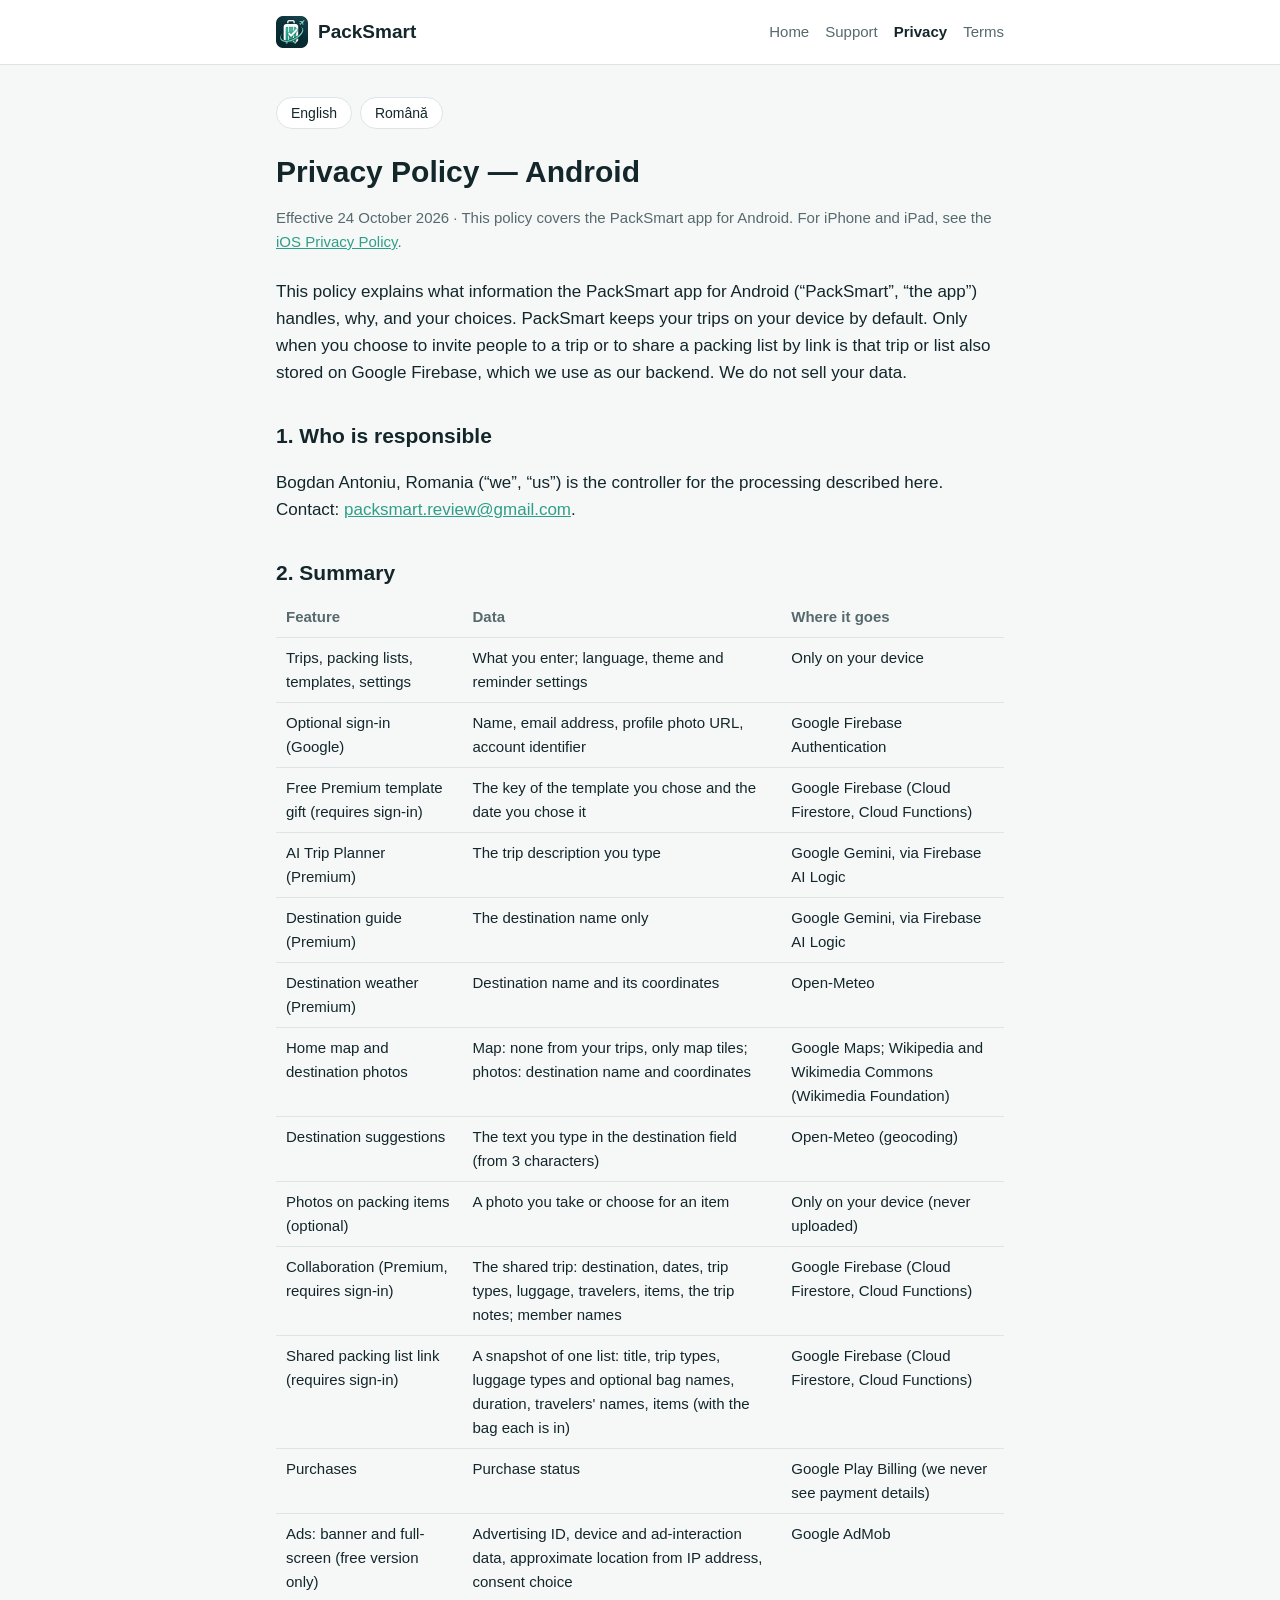
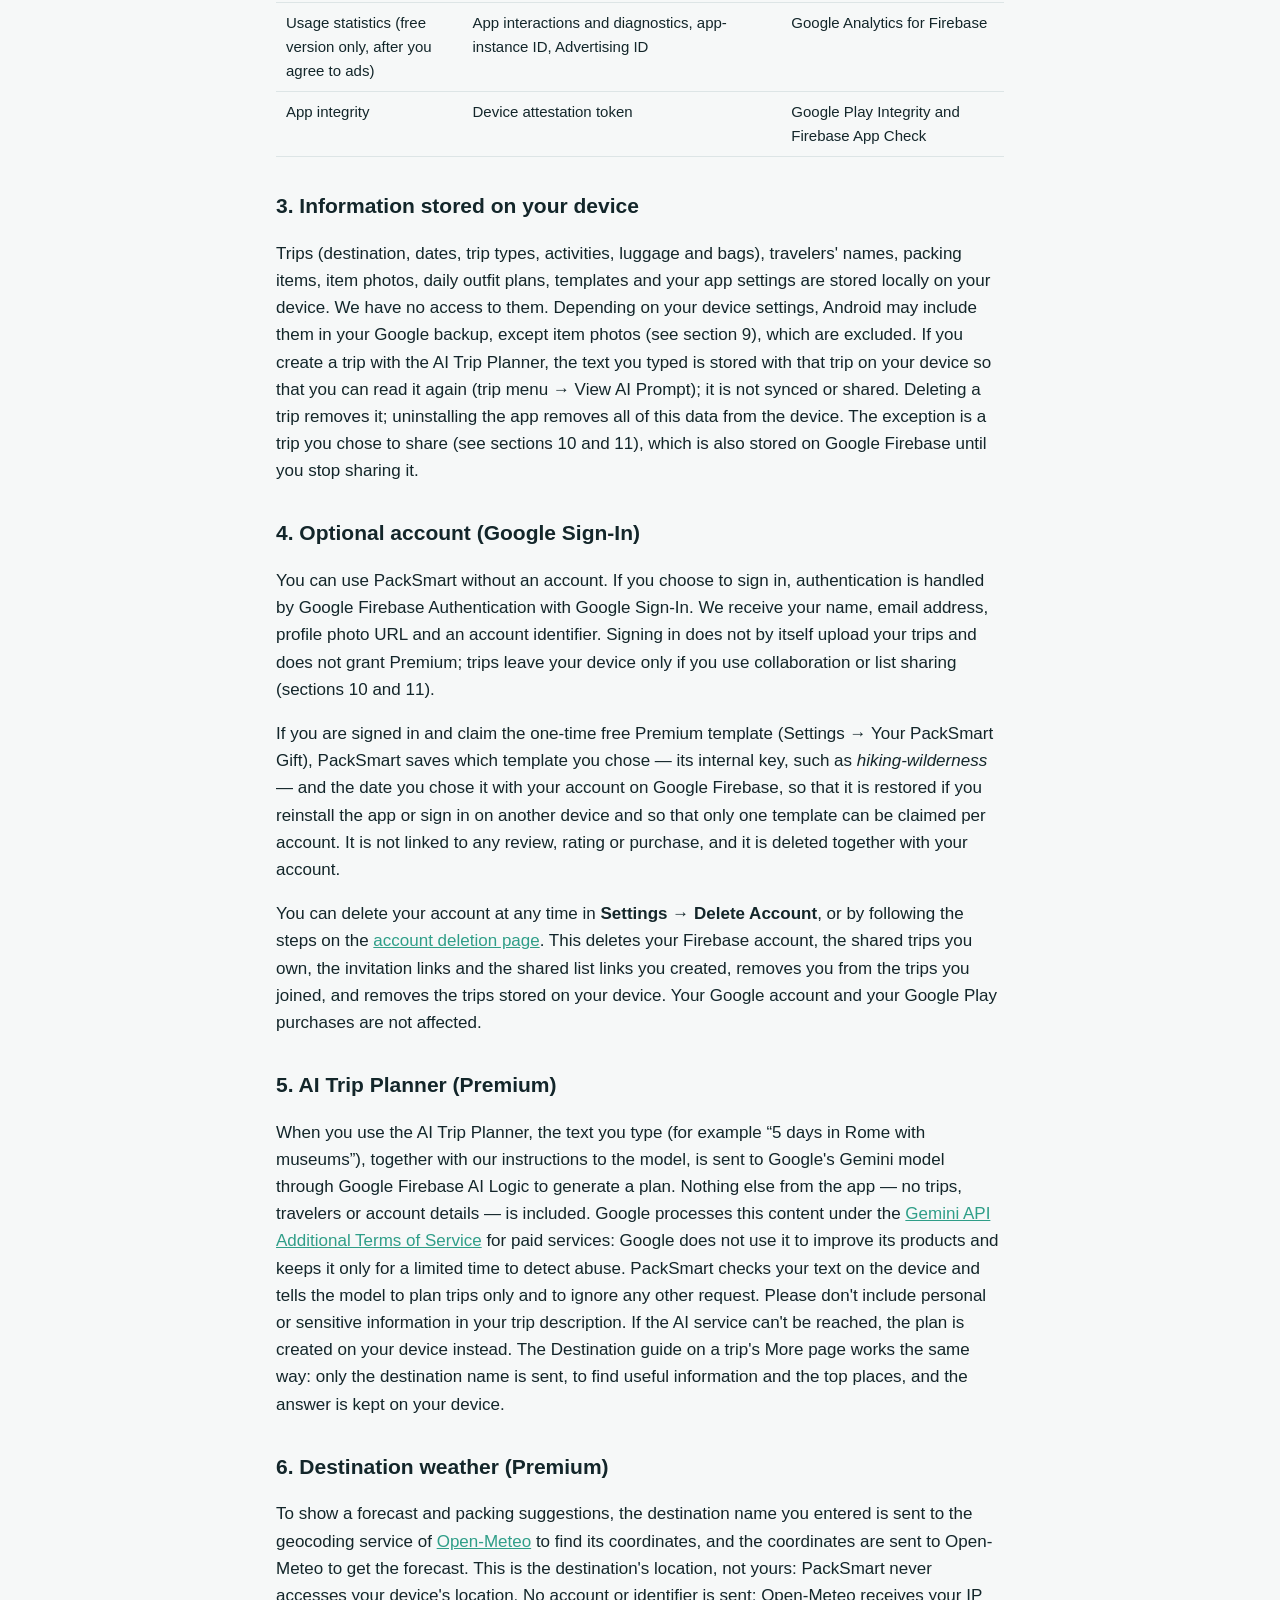
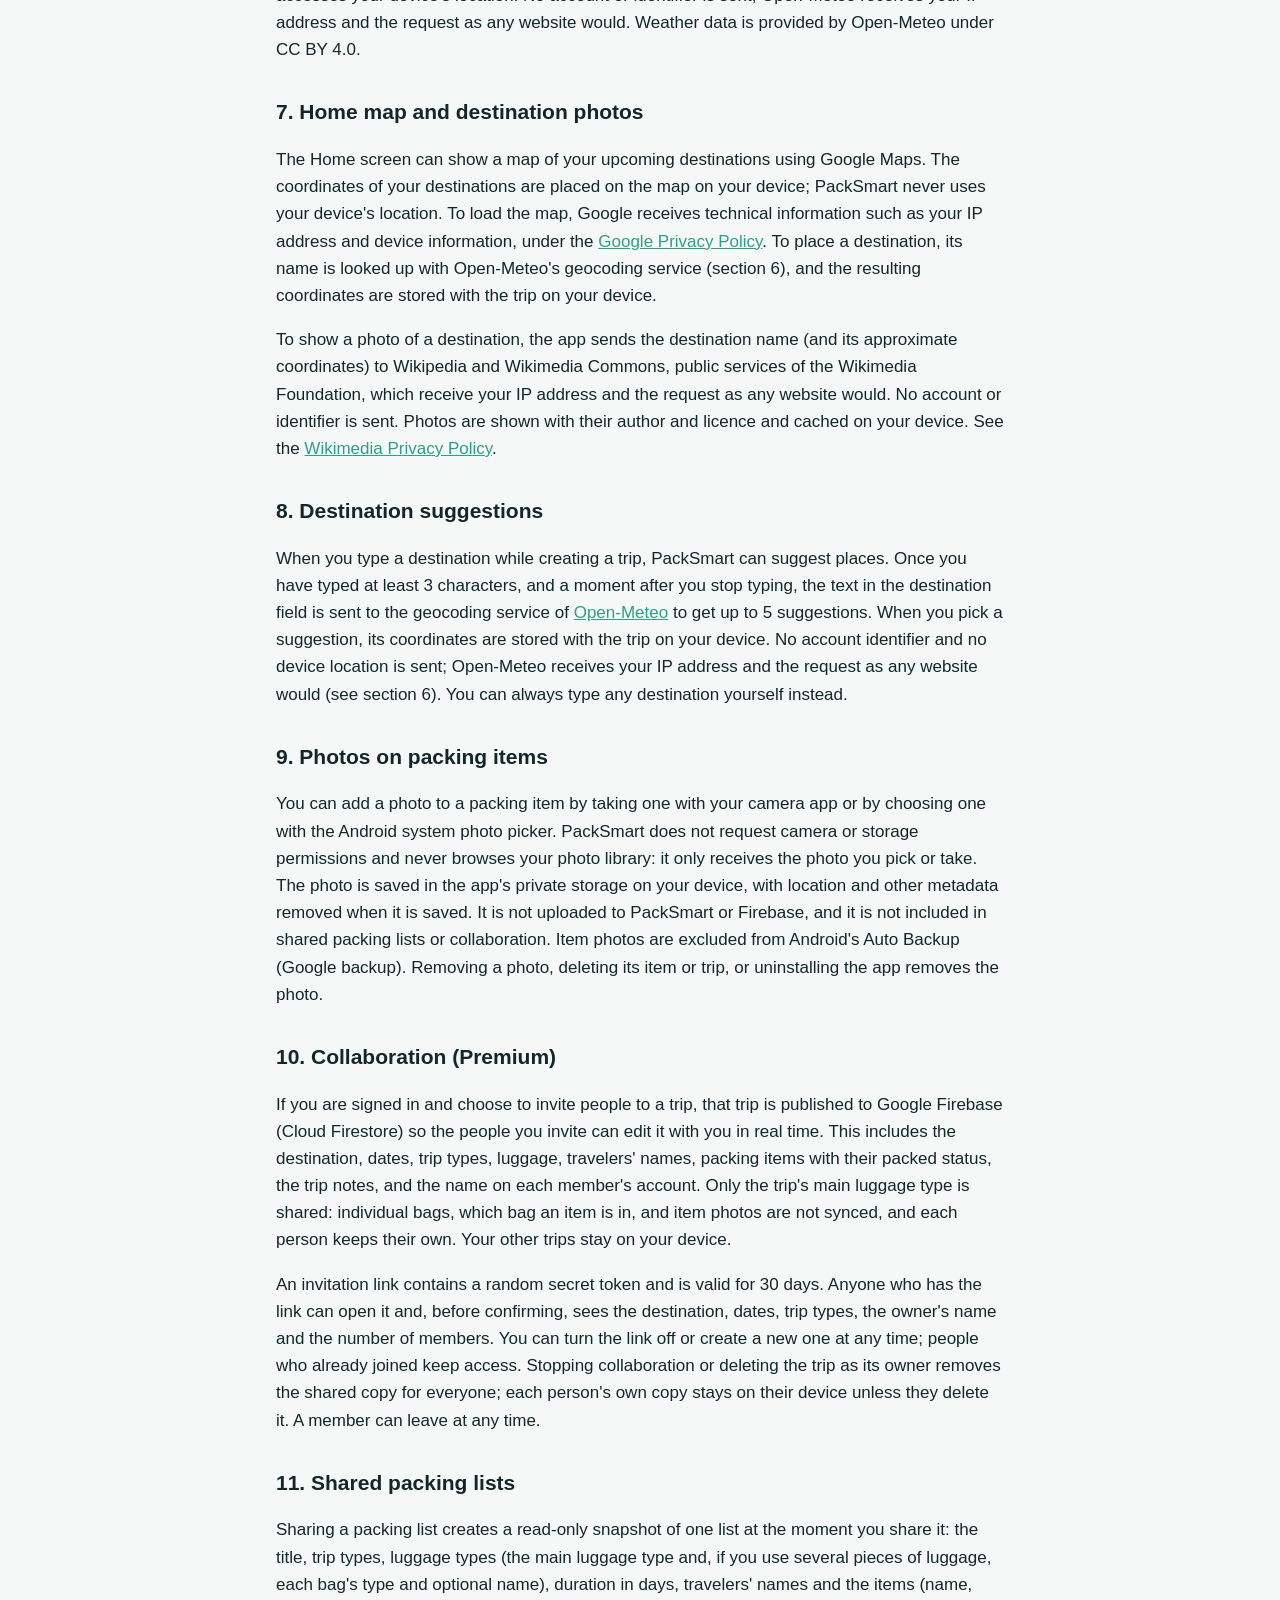
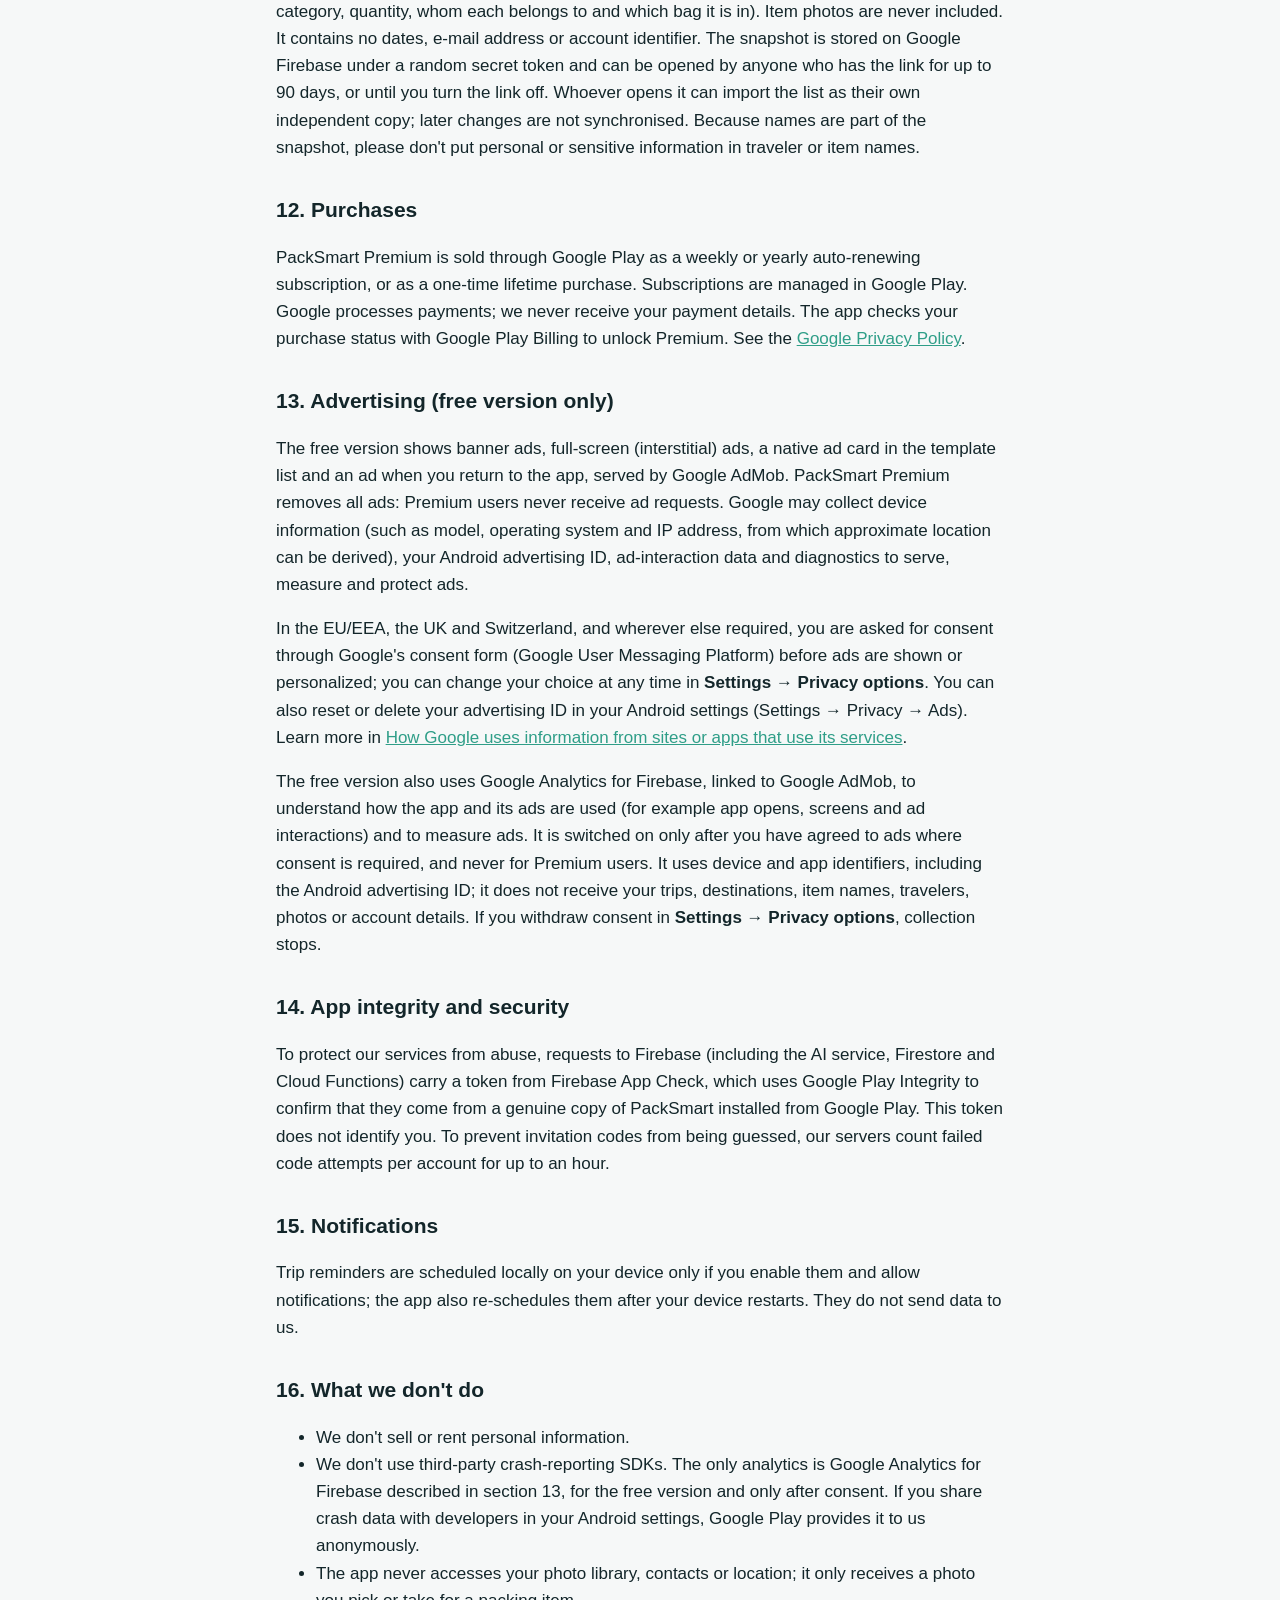
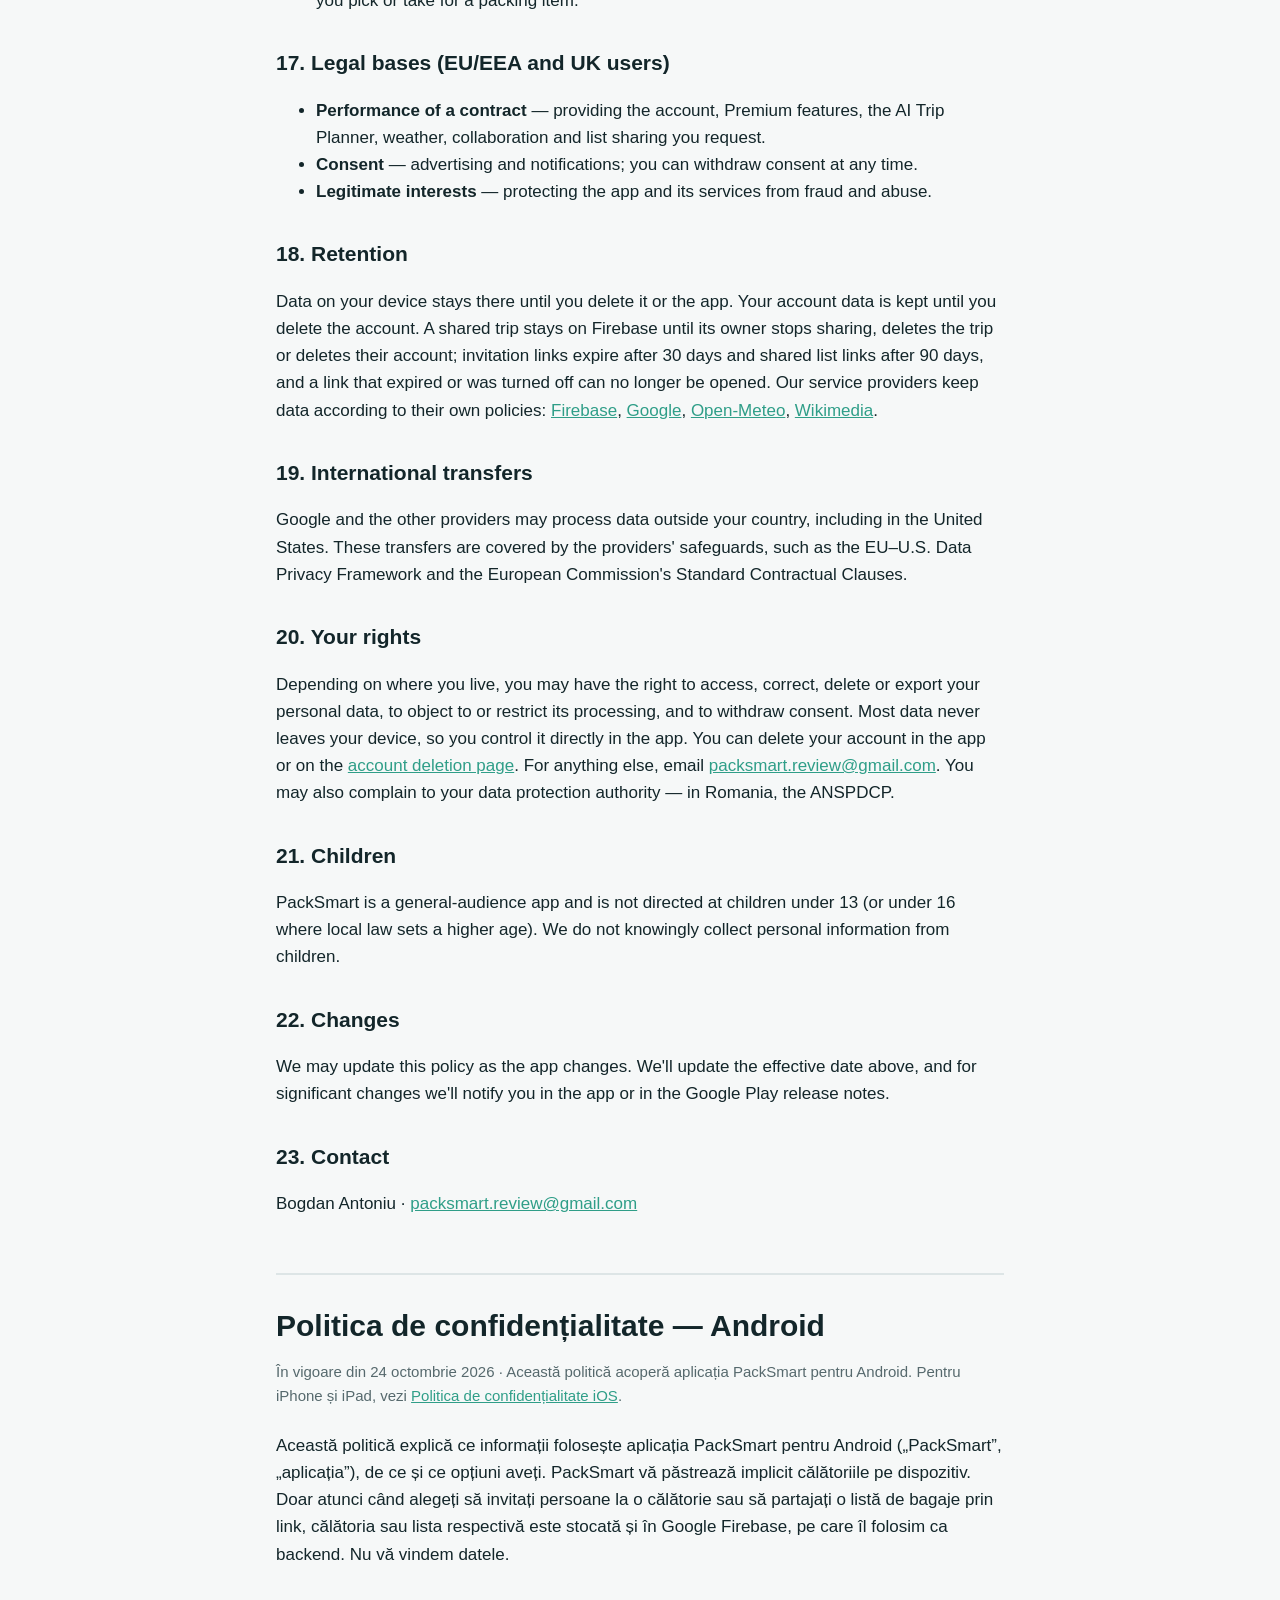
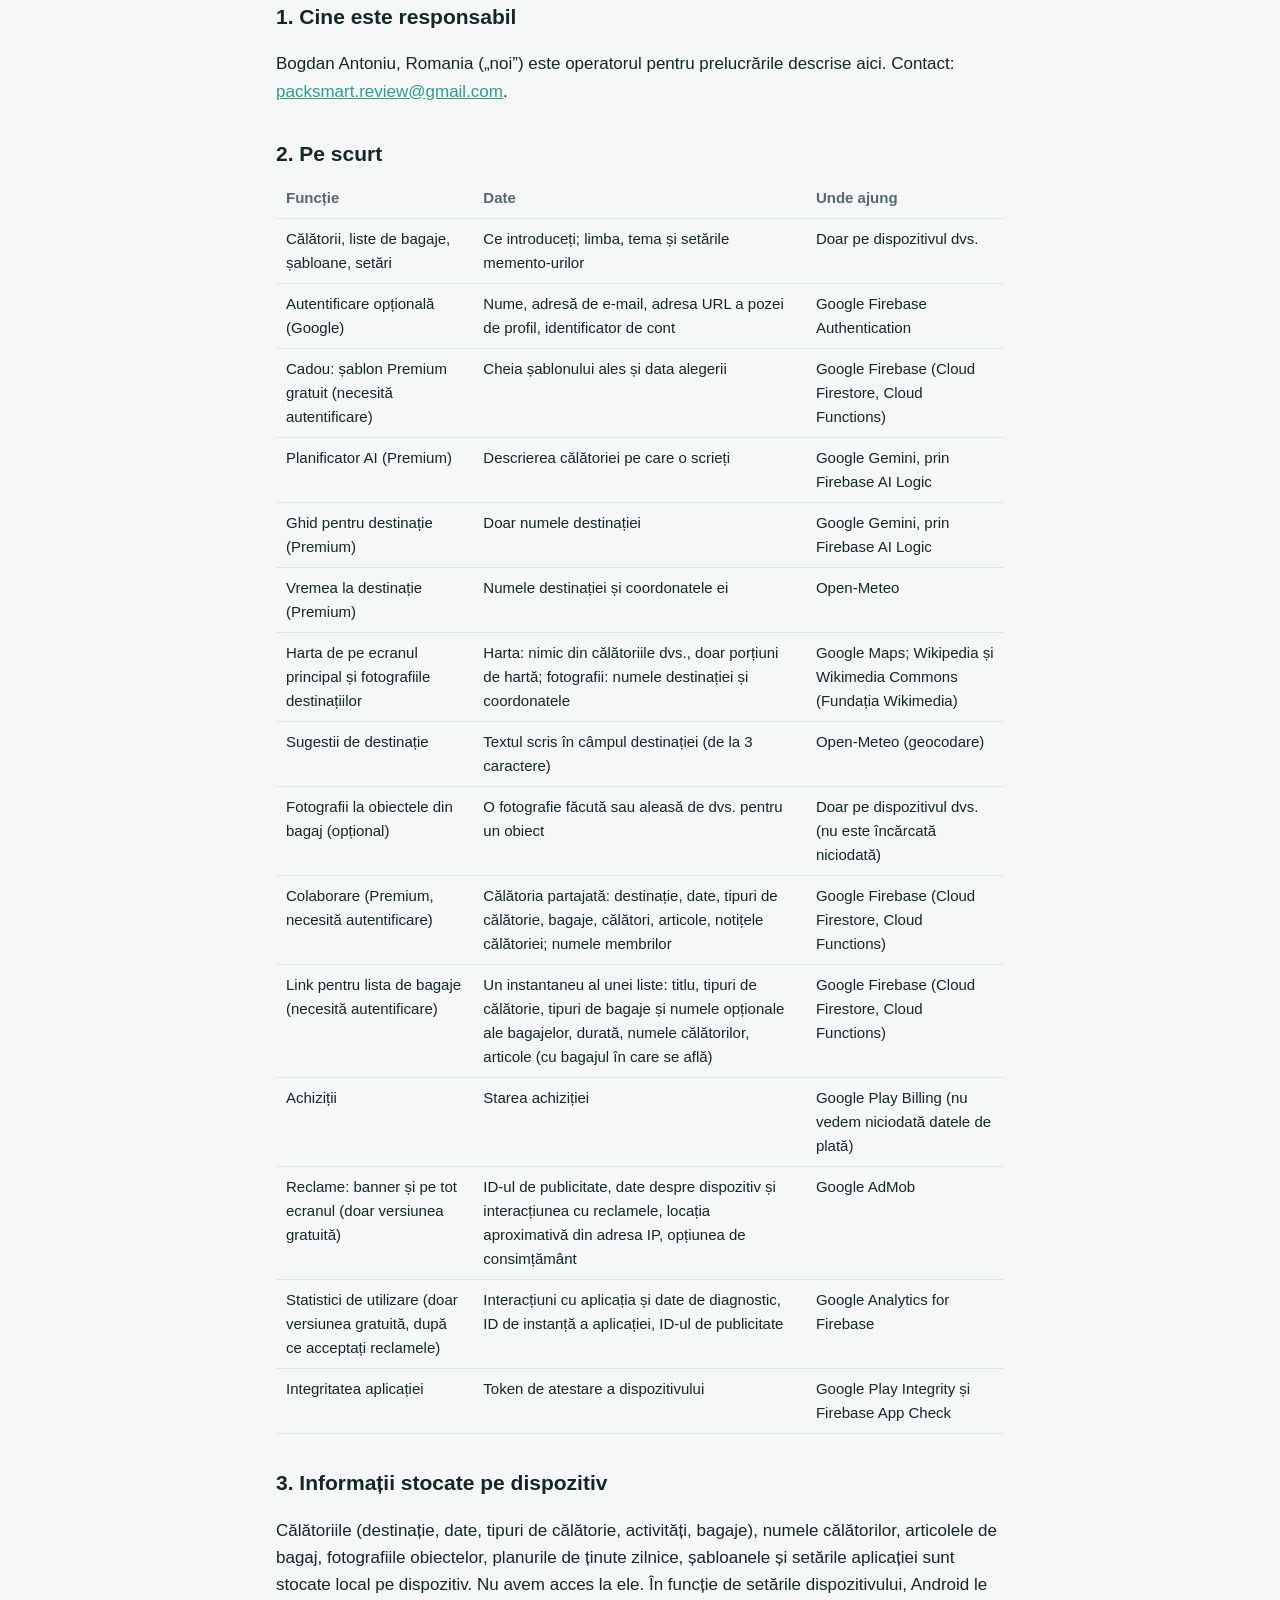
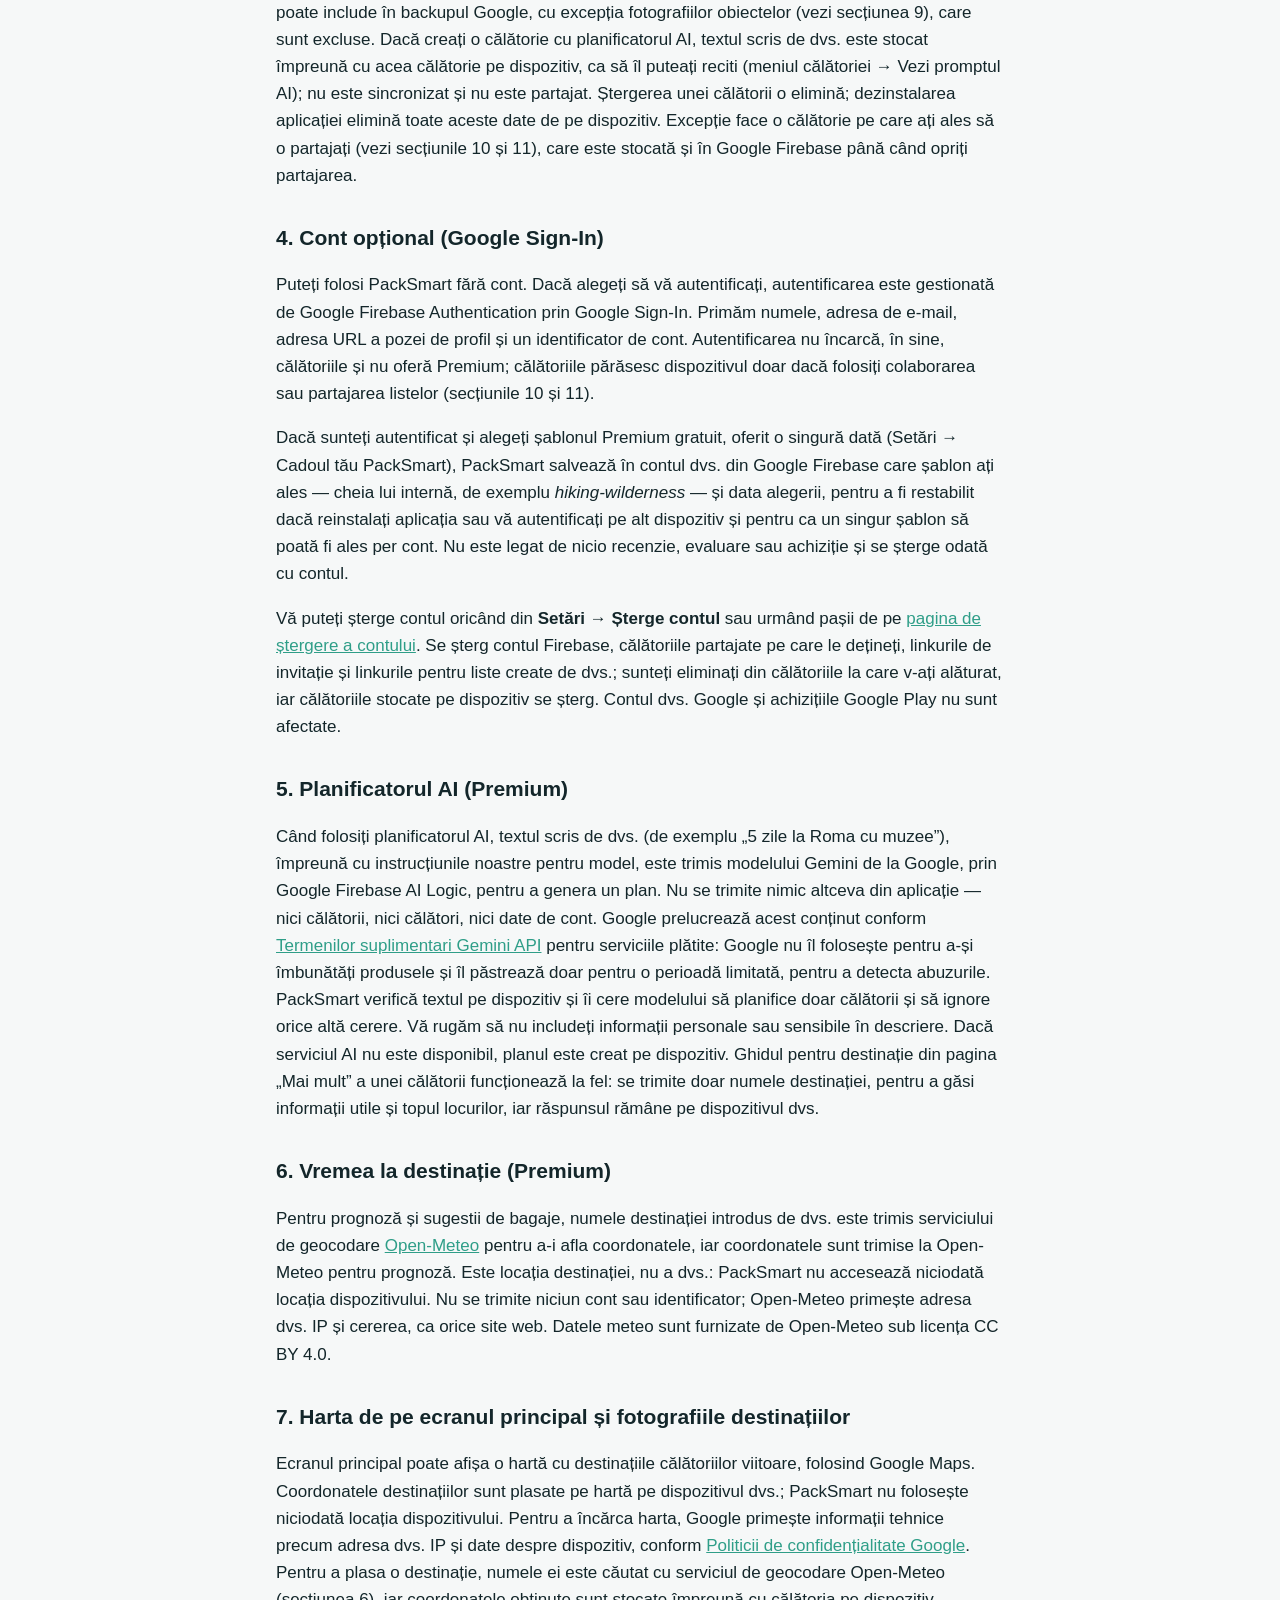
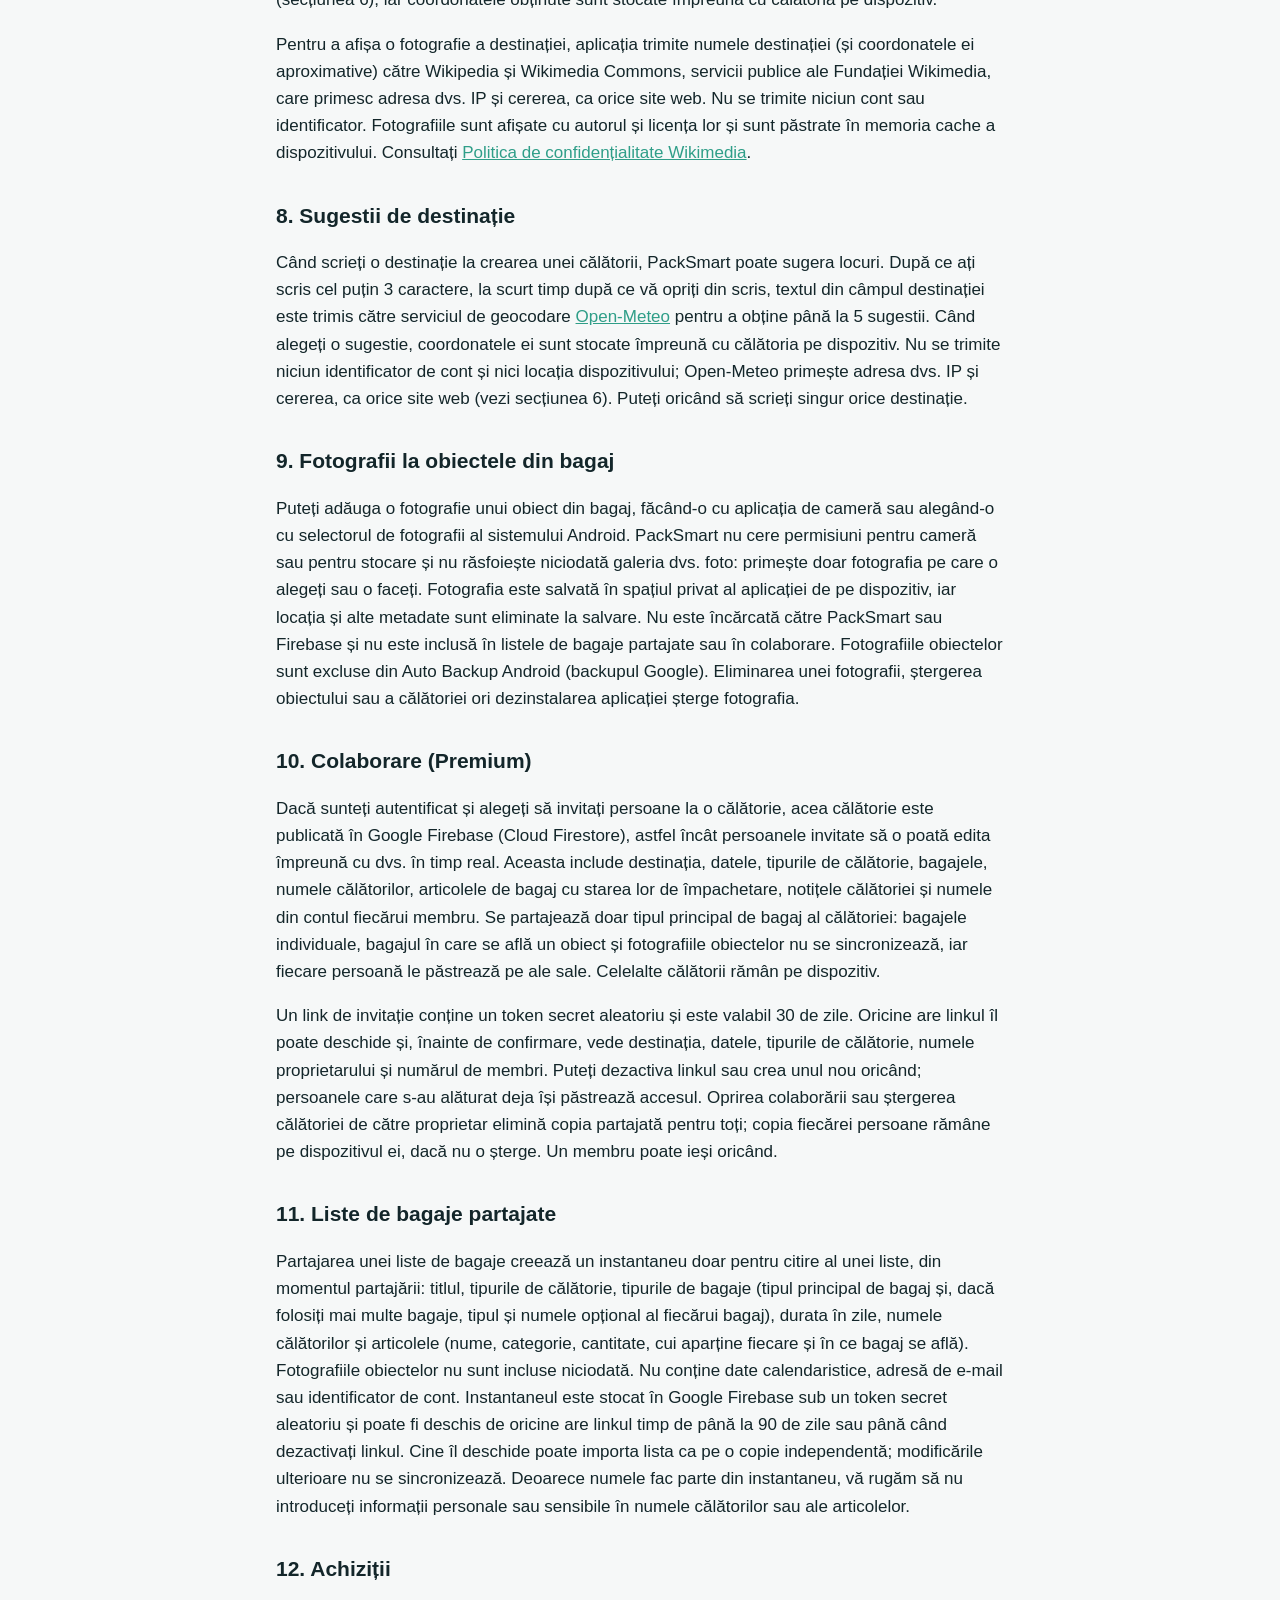
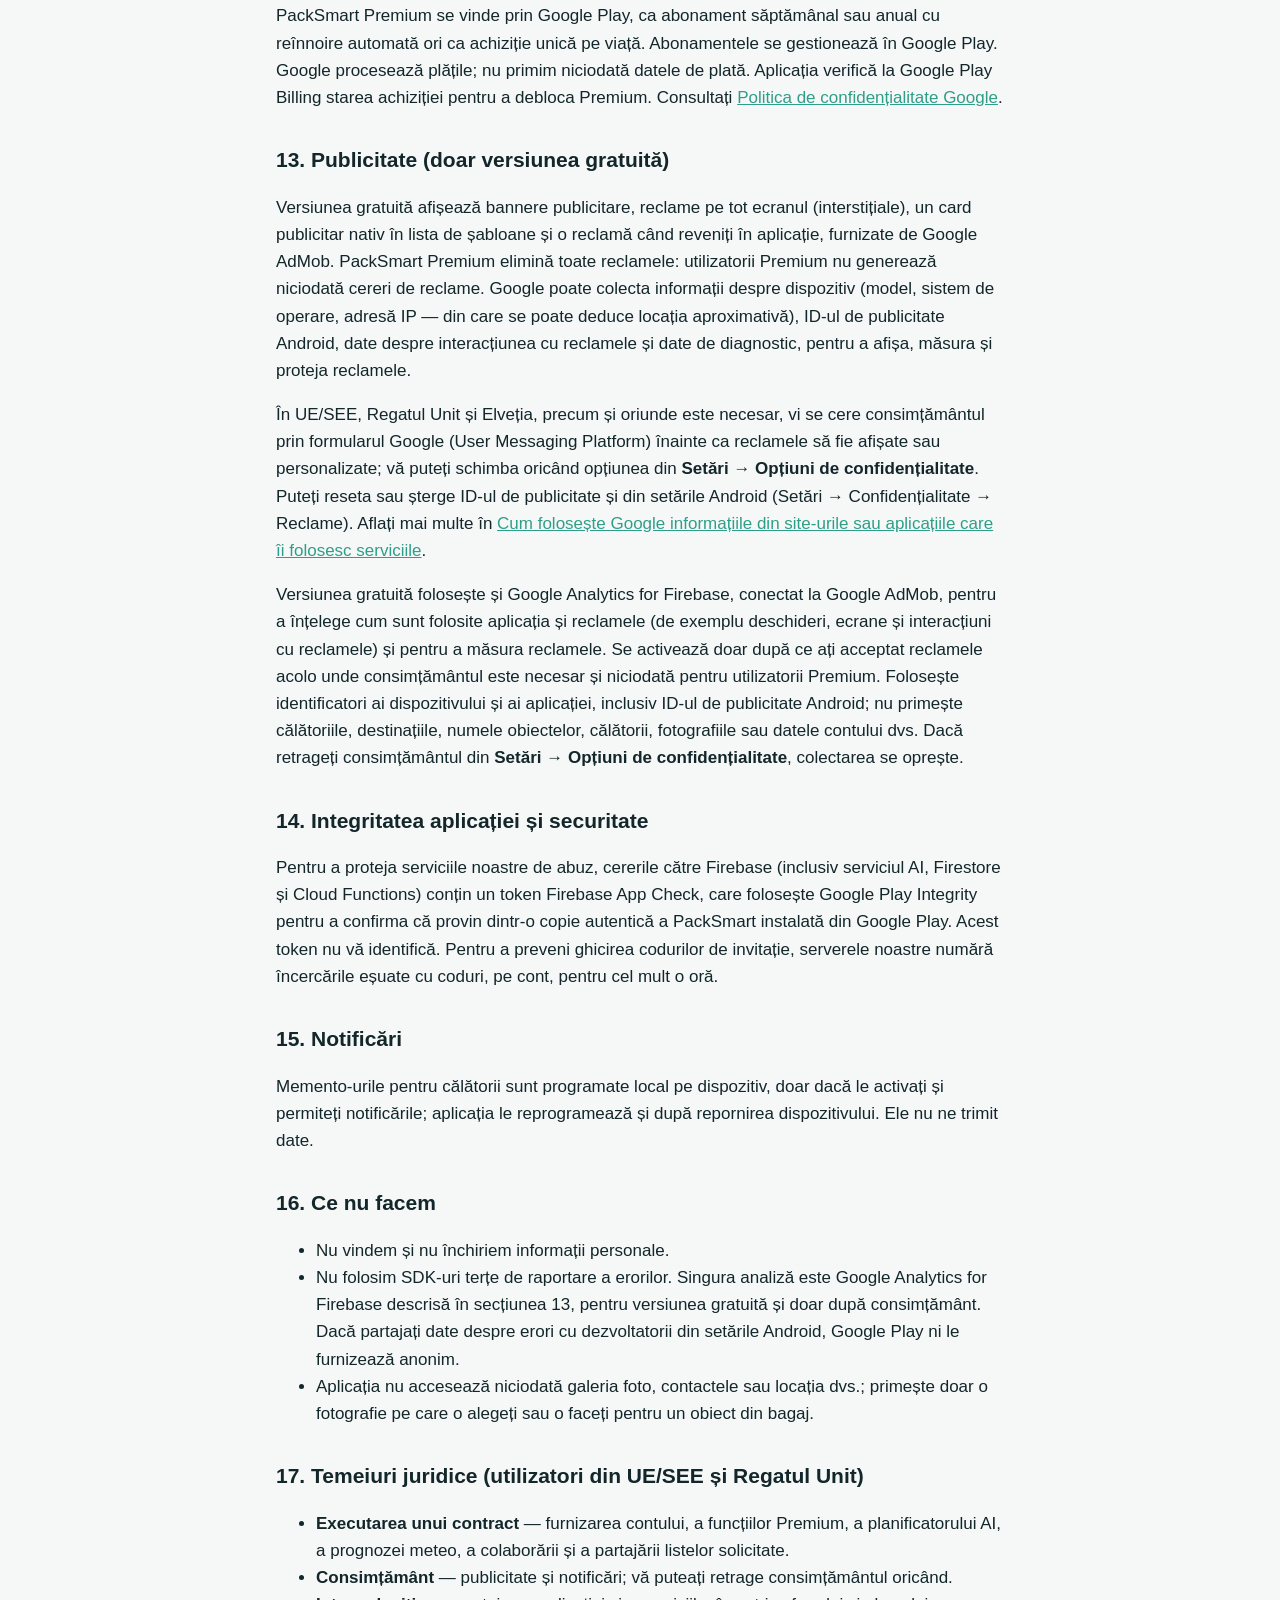
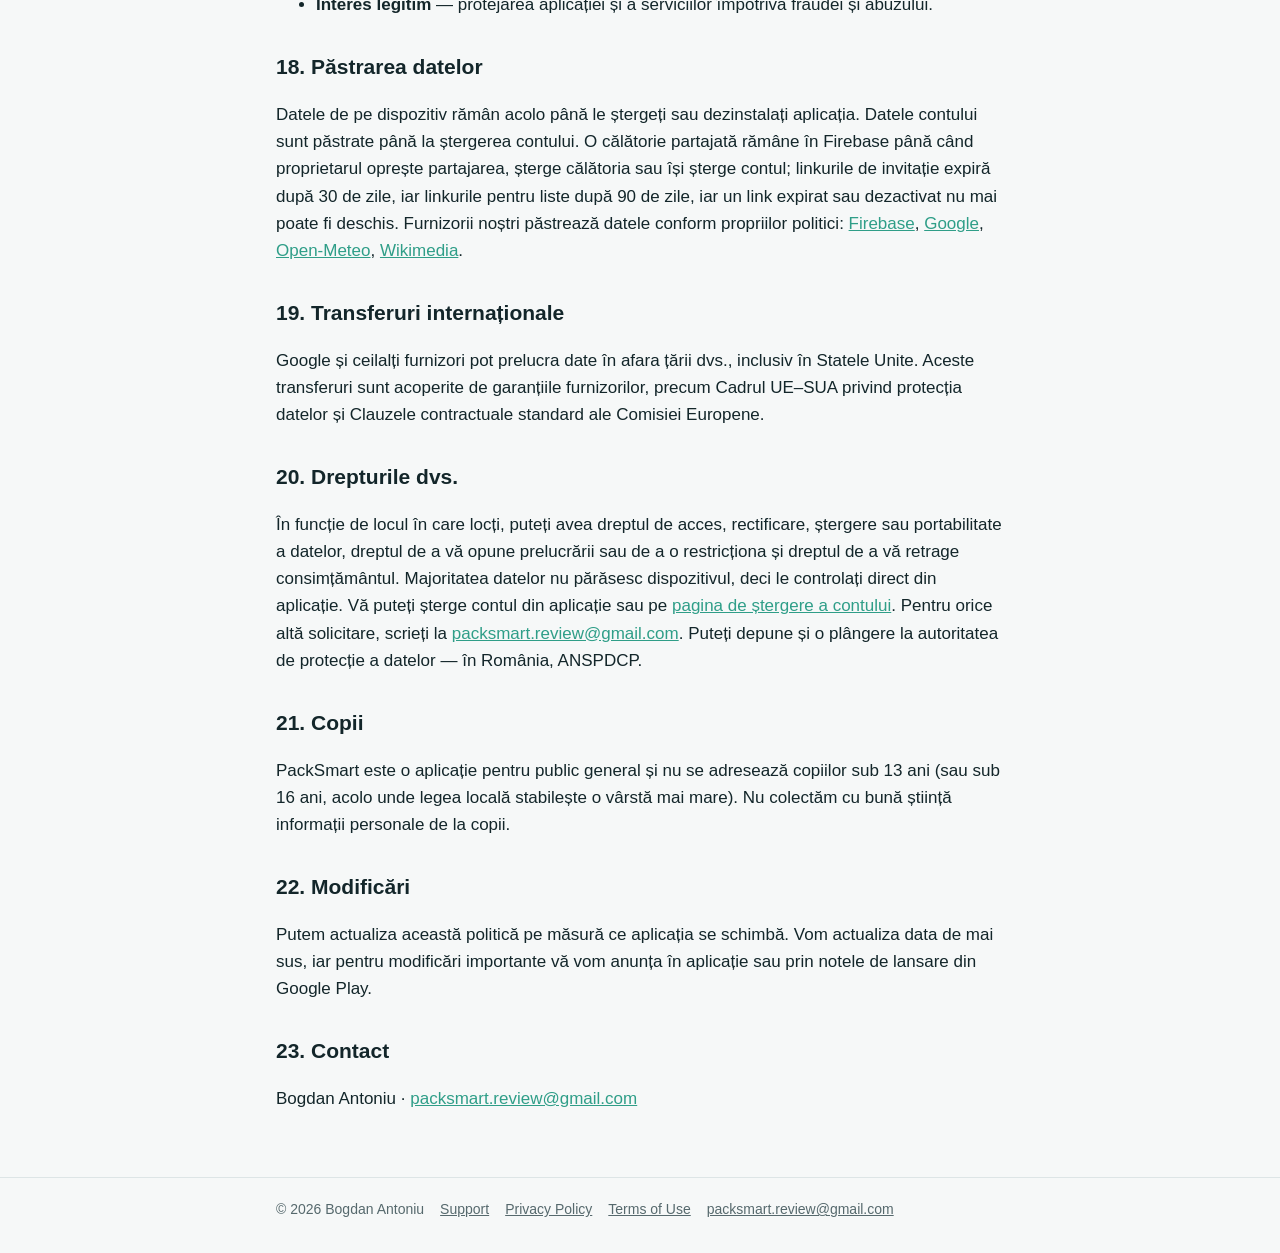
==== commit e2628789: "Privacy: trip notes, destination guide; update date Co-Authored-By: Claude Sonnet 5.5 <noreply@anthr" ====
--- a/privacy-android.html
+++ b/privacy-android.html
@@ -27,7 +27,7 @@
 
     <section id="en" lang="en">
       <h1>Privacy Policy &mdash; Android</h1>
-      <p class="meta">Effective 19 October 2026 &middot; This policy covers the PackSmart app for Android. For iPhone and iPad, see the <a href="privacy.html">iOS Privacy Policy</a>.</p>
+      <p class="meta">Effective 24 October 2026 &middot; This policy covers the PackSmart app for Android. For iPhone and iPad, see the <a href="privacy.html">iOS Privacy Policy</a>.</p>
 
       <p>This policy explains what information the PackSmart app for Android (&ldquo;PackSmart&rdquo;, &ldquo;the app&rdquo;) handles, why, and your choices. PackSmart keeps your trips on your device by default. Only when you choose to invite people to a trip or to share a packing list by link is that trip or list also stored on Google Firebase, which we use as our backend. We do not sell your data.</p>
 
@@ -43,11 +43,12 @@
           <tr><td>Optional sign-in (Google)</td><td>Name, email address, profile photo URL, account identifier</td><td>Google Firebase Authentication</td></tr>
           <tr><td>Free Premium template gift (requires sign-in)</td><td>The key of the template you chose and the date you chose it</td><td>Google Firebase (Cloud Firestore, Cloud Functions)</td></tr>
           <tr><td>AI Trip Planner (Premium)</td><td>The trip description you type</td><td>Google Gemini, via Firebase AI Logic</td></tr>
+          <tr><td>Destination guide (Premium)</td><td>The destination name only</td><td>Google Gemini, via Firebase AI Logic</td></tr>
           <tr><td>Destination weather (Premium)</td><td>Destination name and its coordinates</td><td>Open-Meteo</td></tr>
           <tr><td>Home map and destination photos</td><td>Map: none from your trips, only map tiles; photos: destination name and coordinates</td><td>Google Maps; Wikipedia and Wikimedia Commons (Wikimedia Foundation)</td></tr>
           <tr><td>Destination suggestions</td><td>The text you type in the destination field (from 3 characters)</td><td>Open-Meteo (geocoding)</td></tr>
           <tr><td>Photos on packing items (optional)</td><td>A photo you take or choose for an item</td><td>Only on your device (never uploaded)</td></tr>
-          <tr><td>Collaboration (Premium, requires sign-in)</td><td>The shared trip: destination, dates, trip types, luggage, travelers, items; member names</td><td>Google Firebase (Cloud Firestore, Cloud Functions)</td></tr>
+          <tr><td>Collaboration (Premium, requires sign-in)</td><td>The shared trip: destination, dates, trip types, luggage, travelers, items, the trip notes; member names</td><td>Google Firebase (Cloud Firestore, Cloud Functions)</td></tr>
           <tr><td>Shared packing list link (requires sign-in)</td><td>A snapshot of one list: title, trip types, luggage types and optional bag names, duration, travelers' names, items (with the bag each is in)</td><td>Google Firebase (Cloud Firestore, Cloud Functions)</td></tr>
           <tr><td>Purchases</td><td>Purchase status</td><td>Google Play Billing (we never see payment details)</td></tr>
           <tr><td>Ads: banner and full-screen (free version only)</td><td>Advertising ID, device and ad-interaction data, approximate location from IP address, consent choice</td><td>Google AdMob</td></tr>
@@ -66,7 +67,7 @@
       <p>You can delete your account at any time in <strong>Settings &rarr; Delete Account</strong>, or by following the steps on the <a href="https://packsmart-a6d26.web.app/data/delete-account.html">account deletion page</a>. This deletes your Firebase account, the shared trips you own, the invitation links and the shared list links you created, removes you from the trips you joined, and removes the trips stored on your device. Your Google account and your Google Play purchases are not affected.</p>
 
       <h2>5. AI Trip Planner (Premium)</h2>
-      <p>When you use the AI Trip Planner, the text you type (for example &ldquo;5 days in Rome with museums&rdquo;), together with our instructions to the model, is sent to Google's Gemini model through Google Firebase AI Logic to generate a plan. Nothing else from the app &mdash; no trips, travelers or account details &mdash; is included. Google processes this content under the <a href="https://ai.google.dev/gemini-api/terms">Gemini API Additional Terms of Service</a> for paid services: Google does not use it to improve its products and keeps it only for a limited time to detect abuse. PackSmart checks your text on the device and tells the model to plan trips only and to ignore any other request. Please don't include personal or sensitive information in your trip description. If the AI service can't be reached, the plan is created on your device instead.</p>
+      <p>When you use the AI Trip Planner, the text you type (for example &ldquo;5 days in Rome with museums&rdquo;), together with our instructions to the model, is sent to Google's Gemini model through Google Firebase AI Logic to generate a plan. Nothing else from the app &mdash; no trips, travelers or account details &mdash; is included. Google processes this content under the <a href="https://ai.google.dev/gemini-api/terms">Gemini API Additional Terms of Service</a> for paid services: Google does not use it to improve its products and keeps it only for a limited time to detect abuse. PackSmart checks your text on the device and tells the model to plan trips only and to ignore any other request. Please don't include personal or sensitive information in your trip description. If the AI service can't be reached, the plan is created on your device instead. The Destination guide on a trip's More page works the same way: only the destination name is sent, to find useful information and the top places, and the answer is kept on your device.</p>
 
       <h2>6. Destination weather (Premium)</h2>
       <p>To show a forecast and packing suggestions, the destination name you entered is sent to the geocoding service of <a href="https://open-meteo.com/en/terms">Open-Meteo</a> to find its coordinates, and the coordinates are sent to Open-Meteo to get the forecast. This is the destination's location, not yours: PackSmart never accesses your device's location. No account or identifier is sent; Open-Meteo receives your IP address and the request as any website would. Weather data is provided by Open-Meteo under CC BY 4.0.</p>
@@ -82,7 +83,7 @@
       <p>You can add a photo to a packing item by taking one with your camera app or by choosing one with the Android system photo picker. PackSmart does not request camera or storage permissions and never browses your photo library: it only receives the photo you pick or take. The photo is saved in the app's private storage on your device, with location and other metadata removed when it is saved. It is not uploaded to PackSmart or Firebase, and it is not included in shared packing lists or collaboration. Item photos are excluded from Android's Auto Backup (Google backup). Removing a photo, deleting its item or trip, or uninstalling the app removes the photo.</p>
 
       <h2>10. Collaboration (Premium)</h2>
-      <p>If you are signed in and choose to invite people to a trip, that trip is published to Google Firebase (Cloud Firestore) so the people you invite can edit it with you in real time. This includes the destination, dates, trip types, luggage, travelers' names, packing items with their packed status, and the name on each member's account. Only the trip's main luggage type is shared: individual bags, which bag an item is in, and item photos are not synced, and each person keeps their own. Your other trips stay on your device.</p>
+      <p>If you are signed in and choose to invite people to a trip, that trip is published to Google Firebase (Cloud Firestore) so the people you invite can edit it with you in real time. This includes the destination, dates, trip types, luggage, travelers' names, packing items with their packed status, the trip notes, and the name on each member's account. Only the trip's main luggage type is shared: individual bags, which bag an item is in, and item photos are not synced, and each person keeps their own. Your other trips stay on your device.</p>
       <p>An invitation link contains a random secret token and is valid for 30 days. Anyone who has the link can open it and, before confirming, sees the destination, dates, trip types, the owner's name and the number of members. You can turn the link off or create a new one at any time; people who already joined keep access. Stopping collaboration or deleting the trip as its owner removes the shared copy for everyone; each person's own copy stays on their device unless they delete it. A member can leave at any time.</p>
 
       <h2>11. Shared packing lists</h2>
@@ -140,7 +141,7 @@
 
     <section id="ro" lang="ro">
       <h1>Politica de confiden&#539;ialitate &mdash; Android</h1>
-      <p class="meta">&Icirc;n vigoare din 19 octombrie 2026 &middot; Aceast&#259; politic&#259; acoper&#259; aplica&#539;ia PackSmart pentru Android. Pentru iPhone &#537;i iPad, vezi <a href="privacy.html">Politica de confiden&#539;ialitate iOS</a>.</p>
+      <p class="meta">&Icirc;n vigoare din 24 octombrie 2026 &middot; Aceast&#259; politic&#259; acoper&#259; aplica&#539;ia PackSmart pentru Android. Pentru iPhone &#537;i iPad, vezi <a href="privacy.html">Politica de confiden&#539;ialitate iOS</a>.</p>
 
       <p>Aceast&#259; politic&#259; explic&#259; ce informa&#539;ii folose&#537;te aplica&#539;ia PackSmart pentru Android (&bdquo;PackSmart&rdquo;, &bdquo;aplica&#539;ia&rdquo;), de ce &#537;i ce op&#539;iuni ave&#539;i. PackSmart v&#259; p&#259;streaz&#259; implicit c&#259;l&#259;toriile pe dispozitiv. Doar atunci c&acirc;nd alege&#539;i s&#259; invita&#539;i persoane la o c&#259;l&#259;torie sau s&#259; partaja&#539;i o list&#259; de bagaje prin link, c&#259;l&#259;toria sau lista respectiv&#259; este stocat&#259; &#537;i &icirc;n Google Firebase, pe care &icirc;l folosim ca backend. Nu v&#259; vindem datele.</p>
 
@@ -156,11 +157,12 @@
           <tr><td>Autentificare op&#539;ional&#259; (Google)</td><td>Nume, adres&#259; de e-mail, adresa URL a pozei de profil, identificator de cont</td><td>Google Firebase Authentication</td></tr>
           <tr><td>Cadou: &#537;ablon Premium gratuit (necesit&#259; autentificare)</td><td>Cheia &#537;ablonului ales &#537;i data alegerii</td><td>Google Firebase (Cloud Firestore, Cloud Functions)</td></tr>
           <tr><td>Planificator AI (Premium)</td><td>Descrierea c&#259;l&#259;toriei pe care o scrie&#539;i</td><td>Google Gemini, prin Firebase AI Logic</td></tr>
+          <tr><td>Ghid pentru destina&#539;ie (Premium)</td><td>Doar numele destina&#539;iei</td><td>Google Gemini, prin Firebase AI Logic</td></tr>
           <tr><td>Vremea la destina&#539;ie (Premium)</td><td>Numele destina&#539;iei &#537;i coordonatele ei</td><td>Open-Meteo</td></tr>
           <tr><td>Harta de pe ecranul principal &#537;i fotografiile destina&#539;iilor</td><td>Harta: nimic din c&#259;l&#259;toriile dvs., doar por&#539;iuni de hart&#259;; fotografii: numele destina&#539;iei &#537;i coordonatele</td><td>Google Maps; Wikipedia &#537;i Wikimedia Commons (Funda&#539;ia Wikimedia)</td></tr>
           <tr><td>Sugestii de destina&#539;ie</td><td>Textul scris &icirc;n c&acirc;mpul destina&#539;iei (de la 3 caractere)</td><td>Open-Meteo (geocodare)</td></tr>
           <tr><td>Fotografii la obiectele din bagaj (op&#539;ional)</td><td>O fotografie f&#259;cut&#259; sau aleas&#259; de dvs. pentru un obiect</td><td>Doar pe dispozitivul dvs. (nu este &icirc;nc&#259;rcat&#259; niciodat&#259;)</td></tr>
-          <tr><td>Colaborare (Premium, necesit&#259; autentificare)</td><td>C&#259;l&#259;toria partajat&#259;: destina&#539;ie, date, tipuri de c&#259;l&#259;torie, bagaje, c&#259;l&#259;tori, articole; numele membrilor</td><td>Google Firebase (Cloud Firestore, Cloud Functions)</td></tr>
+          <tr><td>Colaborare (Premium, necesit&#259; autentificare)</td><td>C&#259;l&#259;toria partajat&#259;: destina&#539;ie, date, tipuri de c&#259;l&#259;torie, bagaje, c&#259;l&#259;tori, articole, noti&#539;ele c&#259;l&#259;toriei; numele membrilor</td><td>Google Firebase (Cloud Firestore, Cloud Functions)</td></tr>
           <tr><td>Link pentru lista de bagaje (necesit&#259; autentificare)</td><td>Un instantaneu al unei liste: titlu, tipuri de c&#259;l&#259;torie, tipuri de bagaje &#537;i numele op&#539;ionale ale bagajelor, durat&#259;, numele c&#259;l&#259;torilor, articole (cu bagajul &icirc;n care se afl&#259;)</td><td>Google Firebase (Cloud Firestore, Cloud Functions)</td></tr>
           <tr><td>Achizi&#539;ii</td><td>Starea achizi&#539;iei</td><td>Google Play Billing (nu vedem niciodat&#259; datele de plat&#259;)</td></tr>
           <tr><td>Reclame: banner &#537;i pe tot ecranul (doar versiunea gratuit&#259;)</td><td>ID-ul de publicitate, date despre dispozitiv &#537;i interac&#539;iunea cu reclamele, loca&#539;ia aproximativ&#259; din adresa IP, op&#539;iunea de consim&#539;&#259;m&acirc;nt</td><td>Google AdMob</td></tr>
@@ -179,7 +181,7 @@
       <p>V&#259; pute&#539;i &#537;terge contul oric&acirc;nd din <strong>Set&#259;ri &rarr; &#536;terge contul</strong> sau urm&acirc;nd pa&#537;ii de pe <a href="https://packsmart-a6d26.web.app/data/delete-account.html">pagina de &#537;tergere a contului</a>. Se &#537;terg contul Firebase, c&#259;l&#259;toriile partajate pe care le de&#539;ine&#539;i, linkurile de invita&#539;ie &#537;i linkurile pentru liste create de dvs.; sunte&#539;i elimina&#539;i din c&#259;l&#259;toriile la care v-a&#539;i al&#259;turat, iar c&#259;l&#259;toriile stocate pe dispozitiv se &#537;terg. Contul dvs. Google &#537;i achizi&#539;iile Google Play nu sunt afectate.</p>
 
       <h2>5. Planificatorul AI (Premium)</h2>
-      <p>C&acirc;nd folosi&#539;i planificatorul AI, textul scris de dvs. (de exemplu &bdquo;5 zile la Roma cu muzee&rdquo;), &icirc;mpreun&#259; cu instruc&#539;iunile noastre pentru model, este trimis modelului Gemini de la Google, prin Google Firebase AI Logic, pentru a genera un plan. Nu se trimite nimic altceva din aplica&#539;ie &mdash; nici c&#259;l&#259;torii, nici c&#259;l&#259;tori, nici date de cont. Google prelucreaz&#259; acest con&#539;inut conform <a href="https://ai.google.dev/gemini-api/terms">Termenilor suplimentari Gemini API</a> pentru serviciile pl&#259;tite: Google nu &icirc;l folose&#537;te pentru a-&#537;i &icirc;mbun&#259;t&#259;&#539;i produsele &#537;i &icirc;l p&#259;streaz&#259; doar pentru o perioad&#259; limitat&#259;, pentru a detecta abuzurile. PackSmart verific&#259; textul pe dispozitiv &#537;i &icirc;i cere modelului s&#259; planifice doar c&#259;l&#259;torii &#537;i s&#259; ignore orice alt&#259; cerere. V&#259; rug&#259;m s&#259; nu include&#539;i informa&#539;ii personale sau sensibile &icirc;n descriere. Dac&#259; serviciul AI nu este disponibil, planul este creat pe dispozitiv.</p>
+      <p>C&acirc;nd folosi&#539;i planificatorul AI, textul scris de dvs. (de exemplu &bdquo;5 zile la Roma cu muzee&rdquo;), &icirc;mpreun&#259; cu instruc&#539;iunile noastre pentru model, este trimis modelului Gemini de la Google, prin Google Firebase AI Logic, pentru a genera un plan. Nu se trimite nimic altceva din aplica&#539;ie &mdash; nici c&#259;l&#259;torii, nici c&#259;l&#259;tori, nici date de cont. Google prelucreaz&#259; acest con&#539;inut conform <a href="https://ai.google.dev/gemini-api/terms">Termenilor suplimentari Gemini API</a> pentru serviciile pl&#259;tite: Google nu &icirc;l folose&#537;te pentru a-&#537;i &icirc;mbun&#259;t&#259;&#539;i produsele &#537;i &icirc;l p&#259;streaz&#259; doar pentru o perioad&#259; limitat&#259;, pentru a detecta abuzurile. PackSmart verific&#259; textul pe dispozitiv &#537;i &icirc;i cere modelului s&#259; planifice doar c&#259;l&#259;torii &#537;i s&#259; ignore orice alt&#259; cerere. V&#259; rug&#259;m s&#259; nu include&#539;i informa&#539;ii personale sau sensibile &icirc;n descriere. Dac&#259; serviciul AI nu este disponibil, planul este creat pe dispozitiv. Ghidul pentru destina&#539;ie din pagina &#8222;Mai mult&#8221; a unei c&#259;l&#259;torii func&#539;ioneaz&#259; la fel: se trimite doar numele destina&#539;iei, pentru a g&#259;si informa&#539;ii utile &#537;i topul locurilor, iar r&#259;spunsul r&#259;m&#226;ne pe dispozitivul dvs.</p>
 
       <h2>6. Vremea la destina&#539;ie (Premium)</h2>
       <p>Pentru prognoz&#259; &#537;i sugestii de bagaje, numele destina&#539;iei introdus de dvs. este trimis serviciului de geocodare <a href="https://open-meteo.com/en/terms">Open-Meteo</a> pentru a-i afla coordonatele, iar coordonatele sunt trimise la Open-Meteo pentru prognoz&#259;. Este loca&#539;ia destina&#539;iei, nu a dvs.: PackSmart nu acceseaz&#259; niciodat&#259; loca&#539;ia dispozitivului. Nu se trimite niciun cont sau identificator; Open-Meteo prime&#537;te adresa dvs. IP &#537;i cererea, ca orice site web. Datele meteo sunt furnizate de Open-Meteo sub licen&#539;a CC BY 4.0.</p>
@@ -195,7 +197,7 @@
       <p>Pute&#539;i ad&#259;uga o fotografie unui obiect din bagaj, f&#259;c&acirc;nd-o cu aplica&#539;ia de camer&#259; sau aleg&acirc;nd-o cu selectorul de fotografii al sistemului Android. PackSmart nu cere permisiuni pentru camer&#259; sau pentru stocare &#537;i nu r&#259;sfoie&#537;te niciodat&#259; galeria dvs. foto: prime&#537;te doar fotografia pe care o alege&#539;i sau o face&#539;i. Fotografia este salvat&#259; &icirc;n spa&#539;iul privat al aplica&#539;iei de pe dispozitiv, iar loca&#539;ia &#537;i alte metadate sunt eliminate la salvare. Nu este &icirc;nc&#259;rcat&#259; c&#259;tre PackSmart sau Firebase &#537;i nu este inclus&#259; &icirc;n listele de bagaje partajate sau &icirc;n colaborare. Fotografiile obiectelor sunt excluse din Auto Backup Android (backupul Google). Eliminarea unei fotografii, &#537;tergerea obiectului sau a c&#259;l&#259;toriei ori dezinstalarea aplica&#539;iei &#537;terge fotografia.</p>
 
       <h2>10. Colaborare (Premium)</h2>
-      <p>Dac&#259; sunte&#539;i autentificat &#537;i alege&#539;i s&#259; invita&#539;i persoane la o c&#259;l&#259;torie, acea c&#259;l&#259;torie este publicat&#259; &icirc;n Google Firebase (Cloud Firestore), astfel &icirc;nc&acirc;t persoanele invitate s&#259; o poat&#259; edita &icirc;mpreun&#259; cu dvs. &icirc;n timp real. Aceasta include destina&#539;ia, datele, tipurile de c&#259;l&#259;torie, bagajele, numele c&#259;l&#259;torilor, articolele de bagaj cu starea lor de &icirc;mpachetare &#537;i numele din contul fiec&#259;rui membru. Se partajeaz&#259; doar tipul principal de bagaj al c&#259;l&#259;toriei: bagajele individuale, bagajul &icirc;n care se afl&#259; un obiect &#537;i fotografiile obiectelor nu se sincronizeaz&#259;, iar fiecare persoan&#259; le p&#259;streaz&#259; pe ale sale. Celelalte c&#259;l&#259;torii r&#259;m&acirc;n pe dispozitiv.</p>
+      <p>Dac&#259; sunte&#539;i autentificat &#537;i alege&#539;i s&#259; invita&#539;i persoane la o c&#259;l&#259;torie, acea c&#259;l&#259;torie este publicat&#259; &icirc;n Google Firebase (Cloud Firestore), astfel &icirc;nc&acirc;t persoanele invitate s&#259; o poat&#259; edita &icirc;mpreun&#259; cu dvs. &icirc;n timp real. Aceasta include destina&#539;ia, datele, tipurile de c&#259;l&#259;torie, bagajele, numele c&#259;l&#259;torilor, articolele de bagaj cu starea lor de &icirc;mpachetare, noti&#539;ele c&#259;l&#259;toriei &#537;i numele din contul fiec&#259;rui membru. Se partajeaz&#259; doar tipul principal de bagaj al c&#259;l&#259;toriei: bagajele individuale, bagajul &icirc;n care se afl&#259; un obiect &#537;i fotografiile obiectelor nu se sincronizeaz&#259;, iar fiecare persoan&#259; le p&#259;streaz&#259; pe ale sale. Celelalte c&#259;l&#259;torii r&#259;m&acirc;n pe dispozitiv.</p>
       <p>Un link de invita&#539;ie con&#539;ine un token secret aleatoriu &#537;i este valabil 30 de zile. Oricine are linkul &icirc;l poate deschide &#537;i, &icirc;nainte de confirmare, vede destina&#539;ia, datele, tipurile de c&#259;l&#259;torie, numele proprietarului &#537;i num&#259;rul de membri. Pute&#539;i dezactiva linkul sau crea unul nou oric&acirc;nd; persoanele care s-au al&#259;turat deja &icirc;&#537;i p&#259;streaz&#259; accesul. Oprirea colabor&#259;rii sau &#537;tergerea c&#259;l&#259;toriei de c&#259;tre proprietar elimin&#259; copia partajat&#259; pentru to&#539;i; copia fiec&#259;rei persoane r&#259;m&acirc;ne pe dispozitivul ei, dac&#259; nu o &#537;terge. Un membru poate ie&#537;i oric&acirc;nd.</p>
 
       <h2>11. Liste de bagaje partajate</h2>
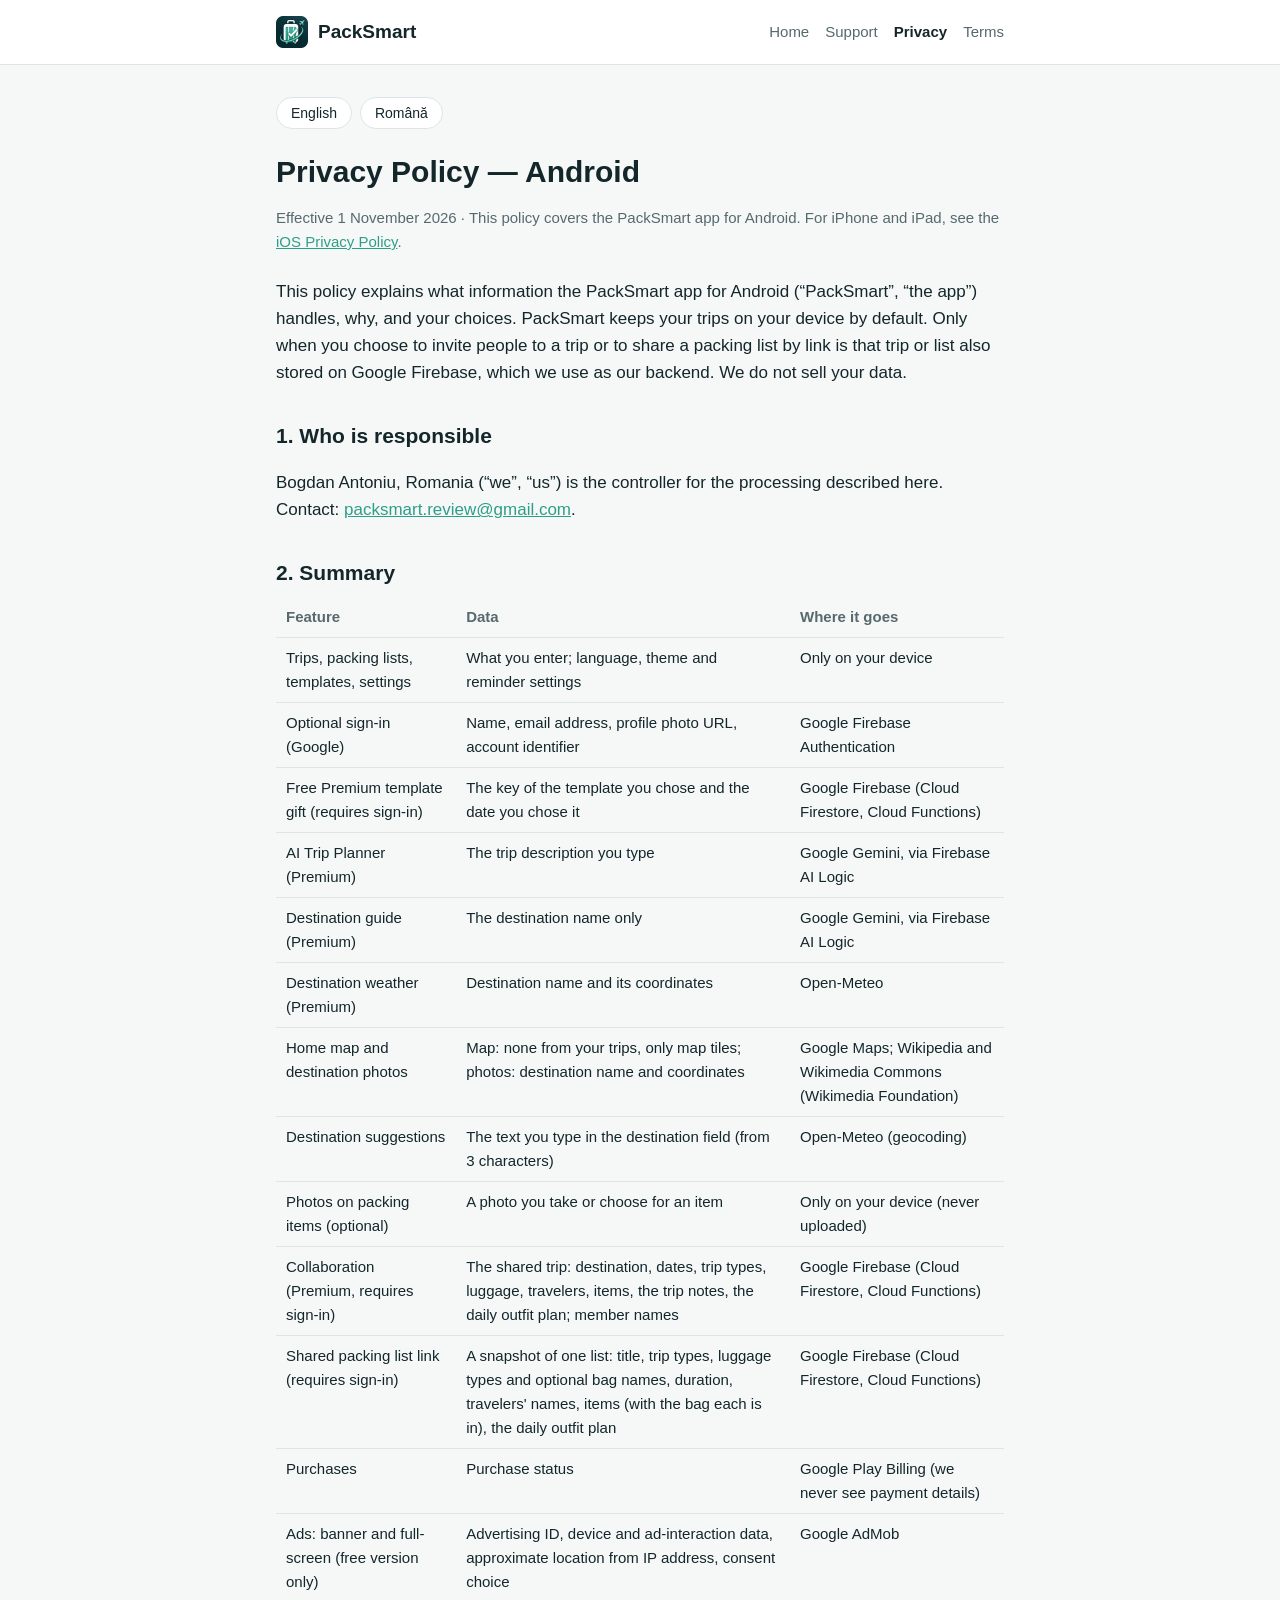
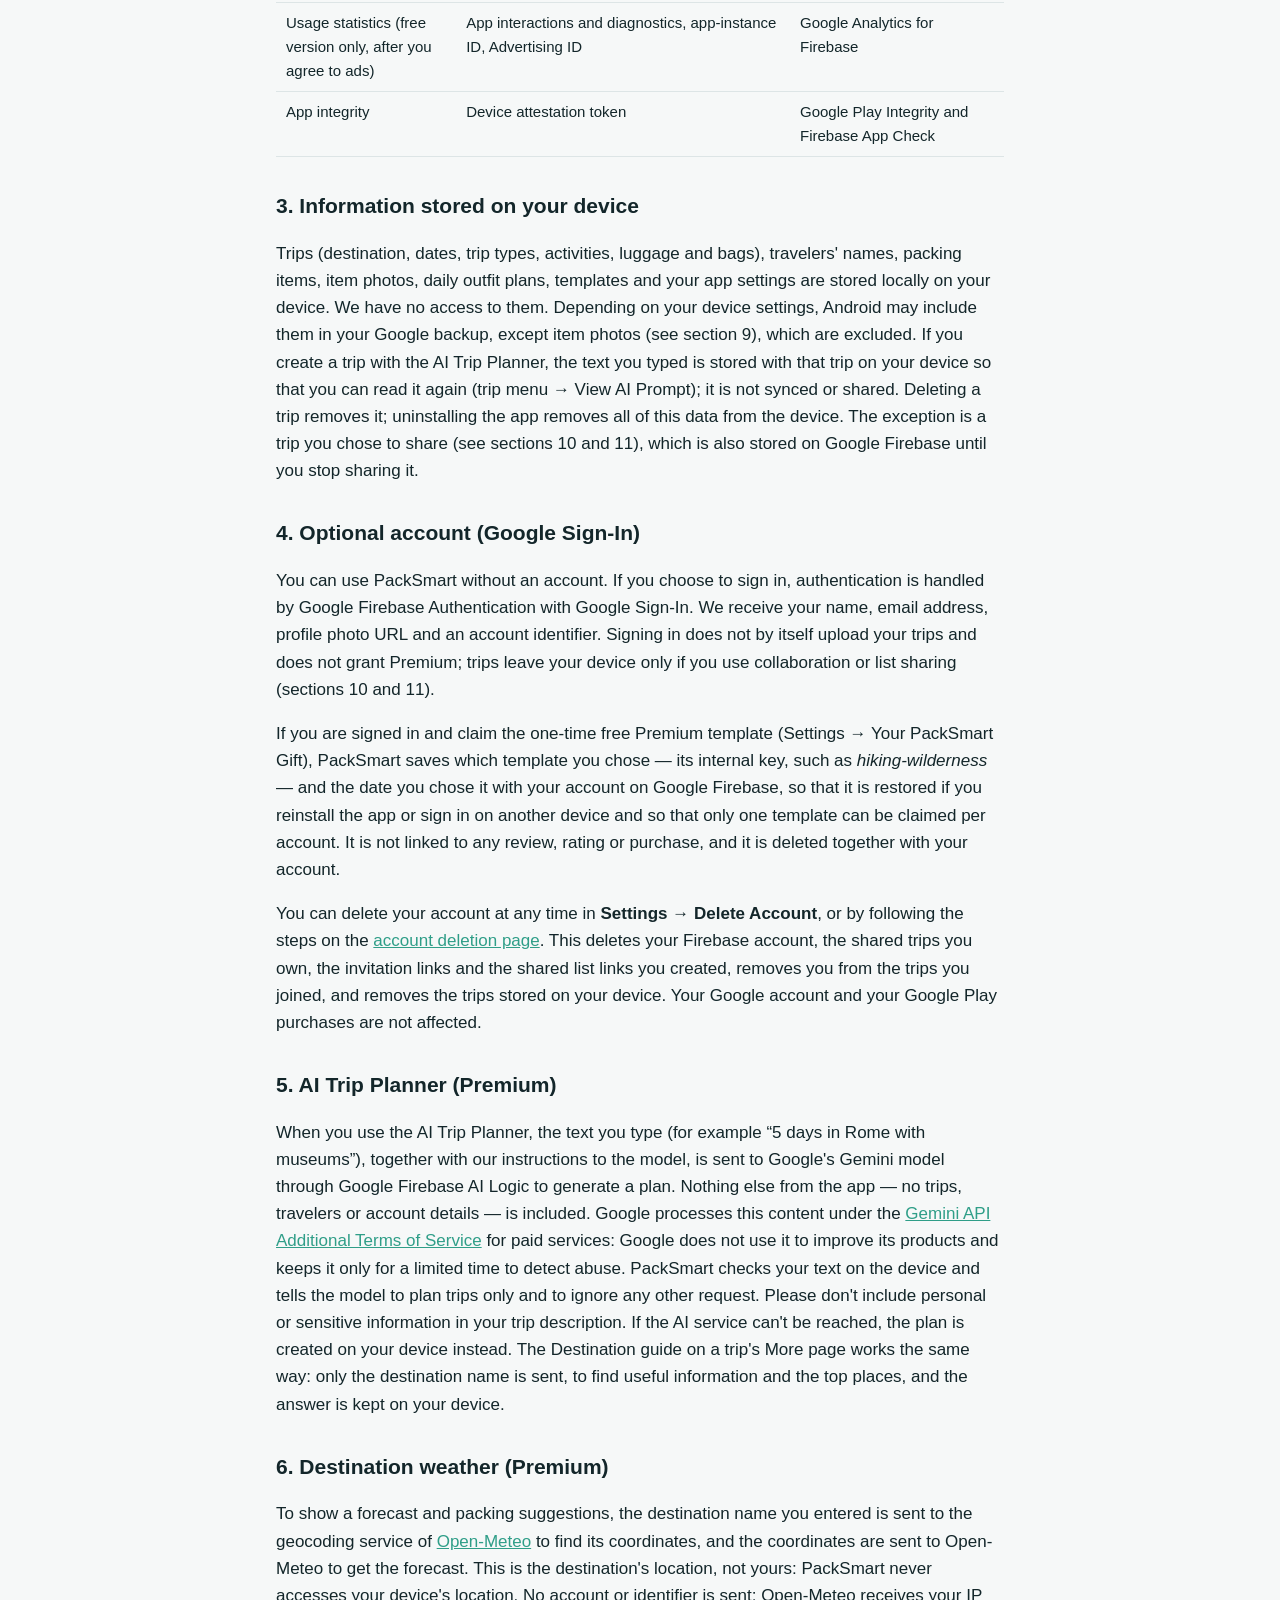
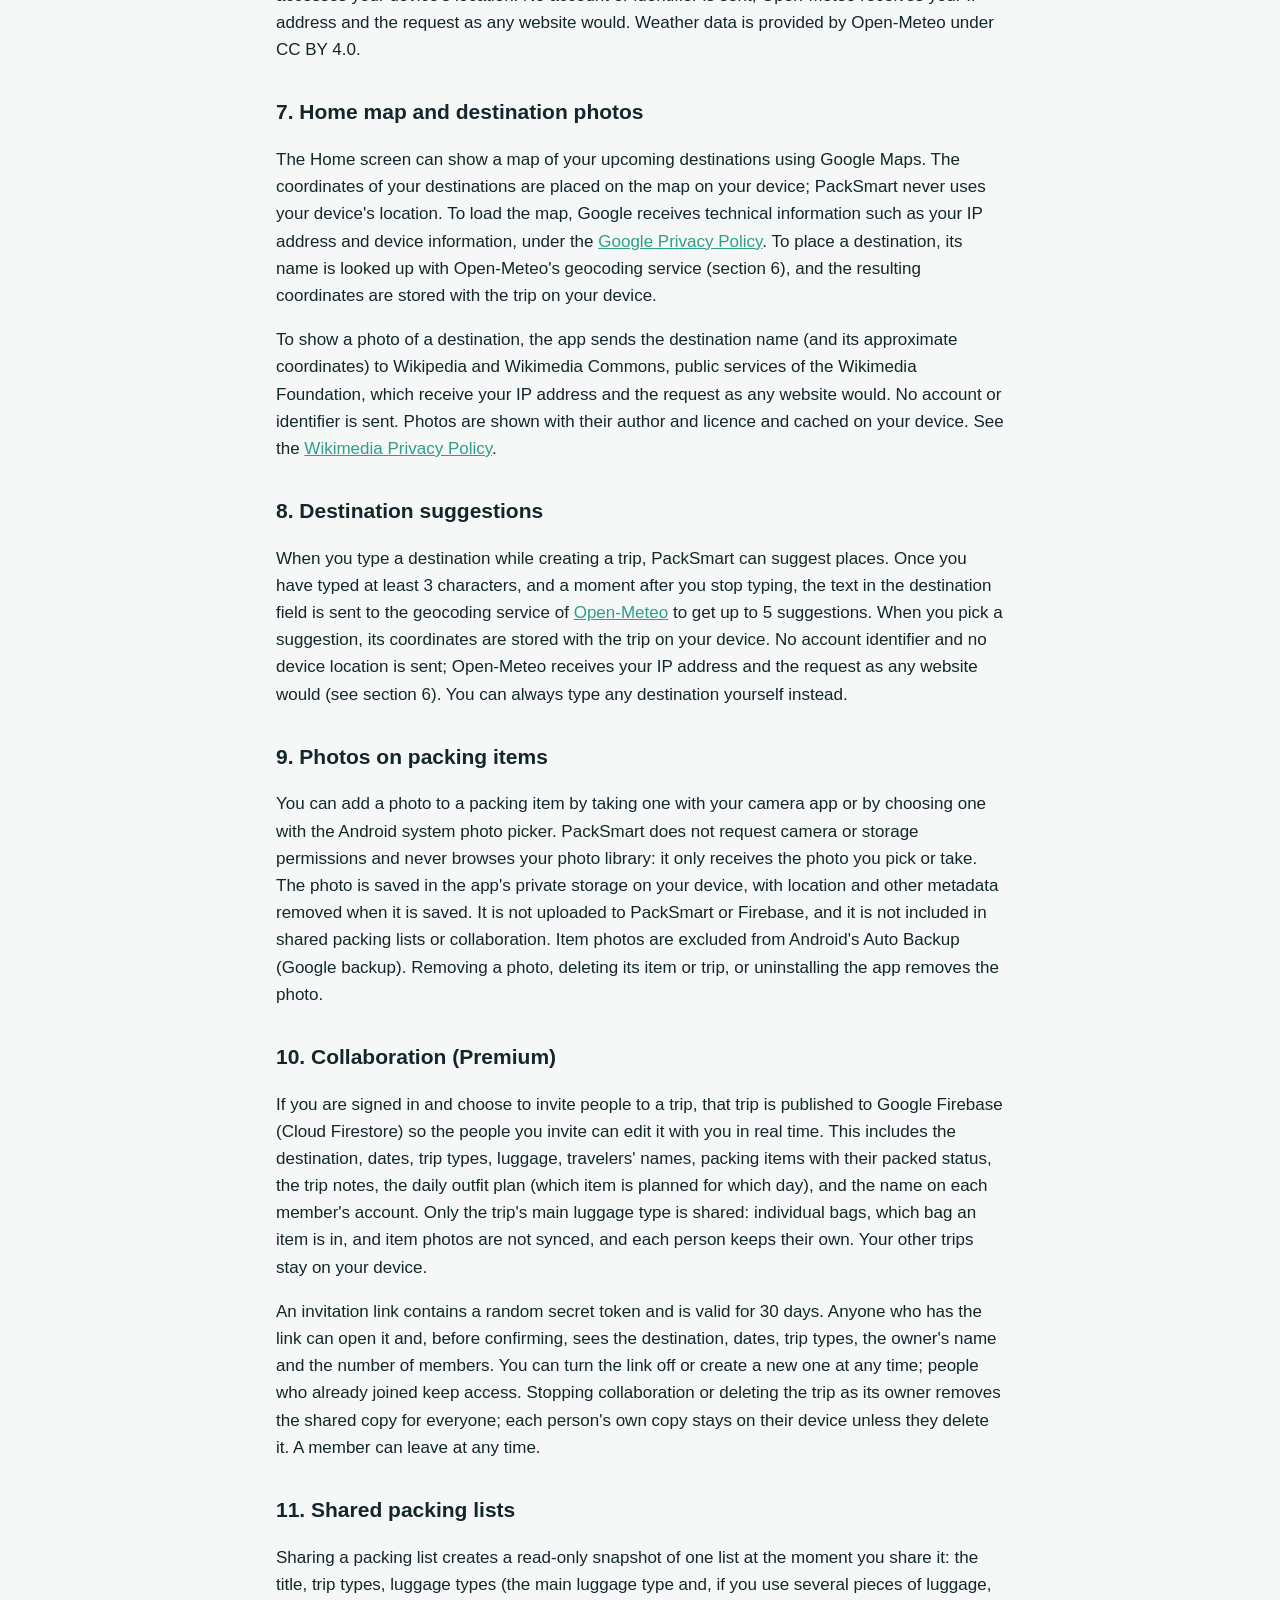
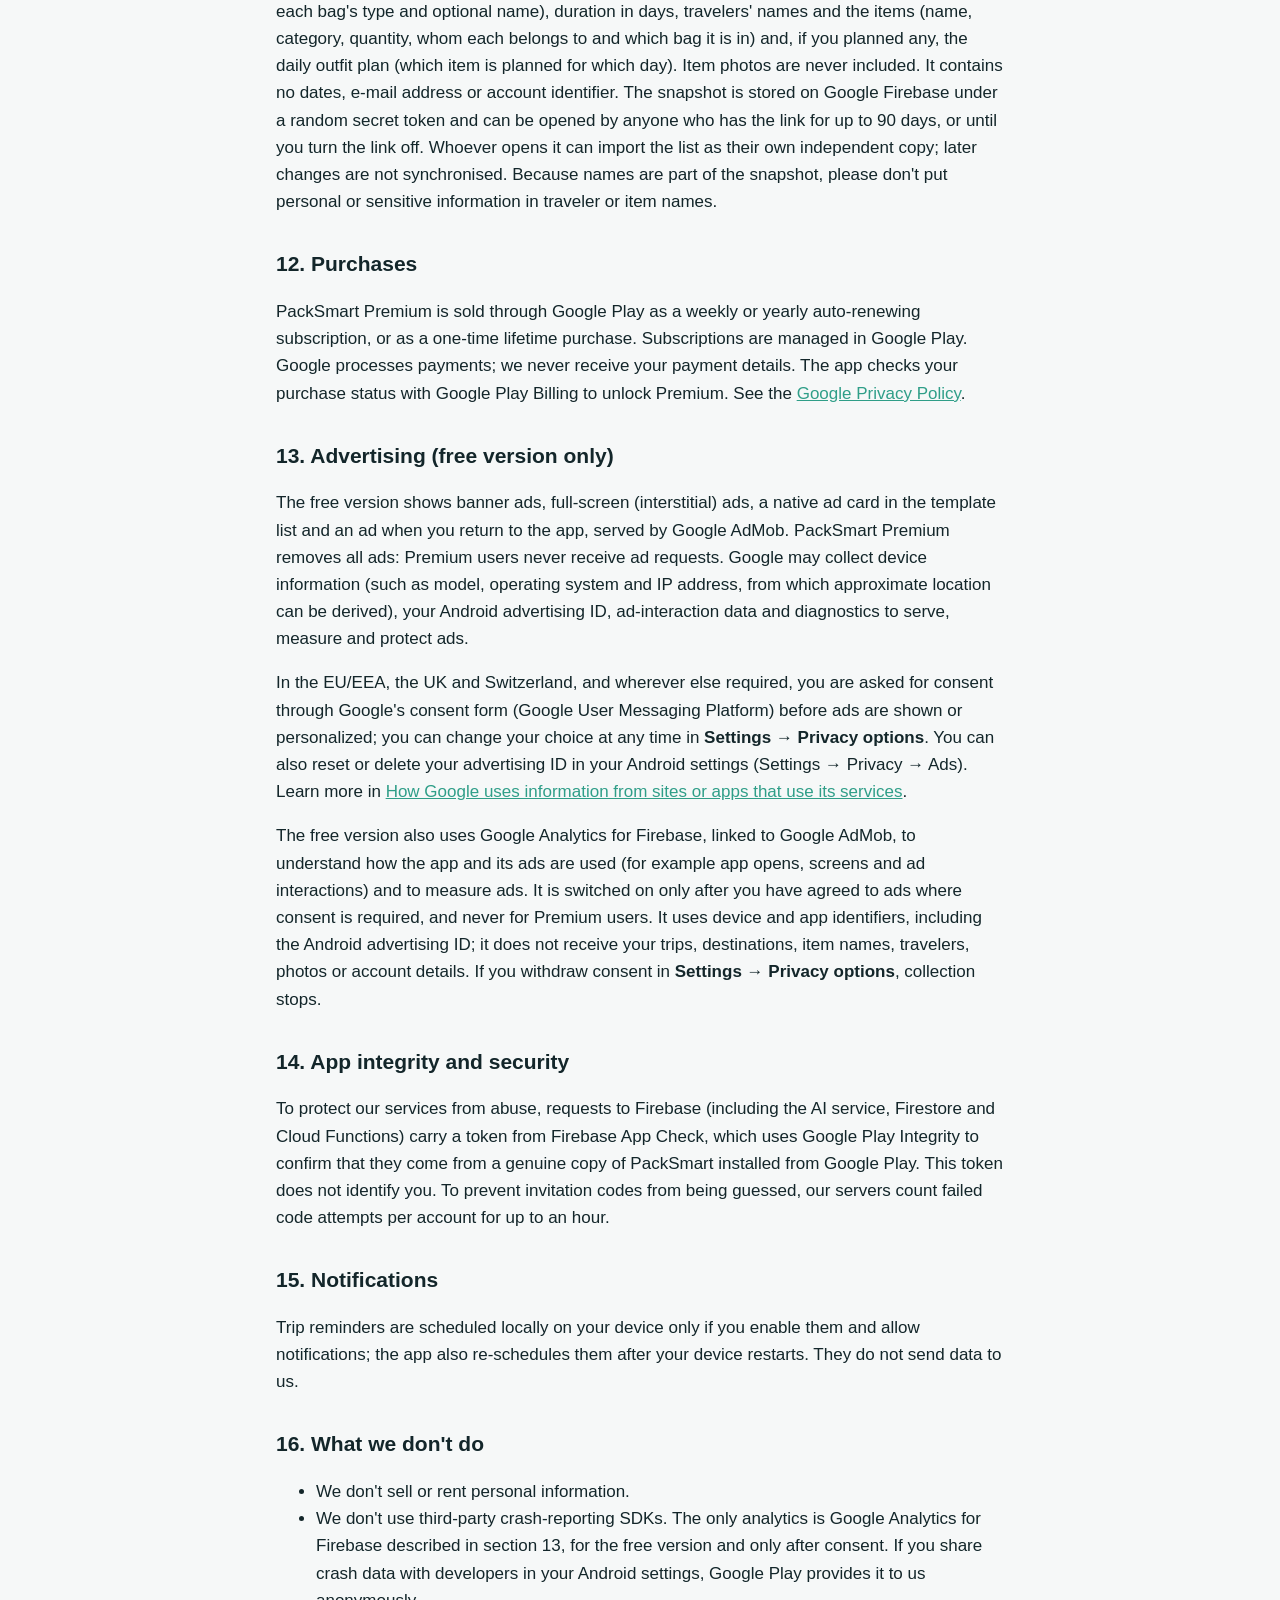
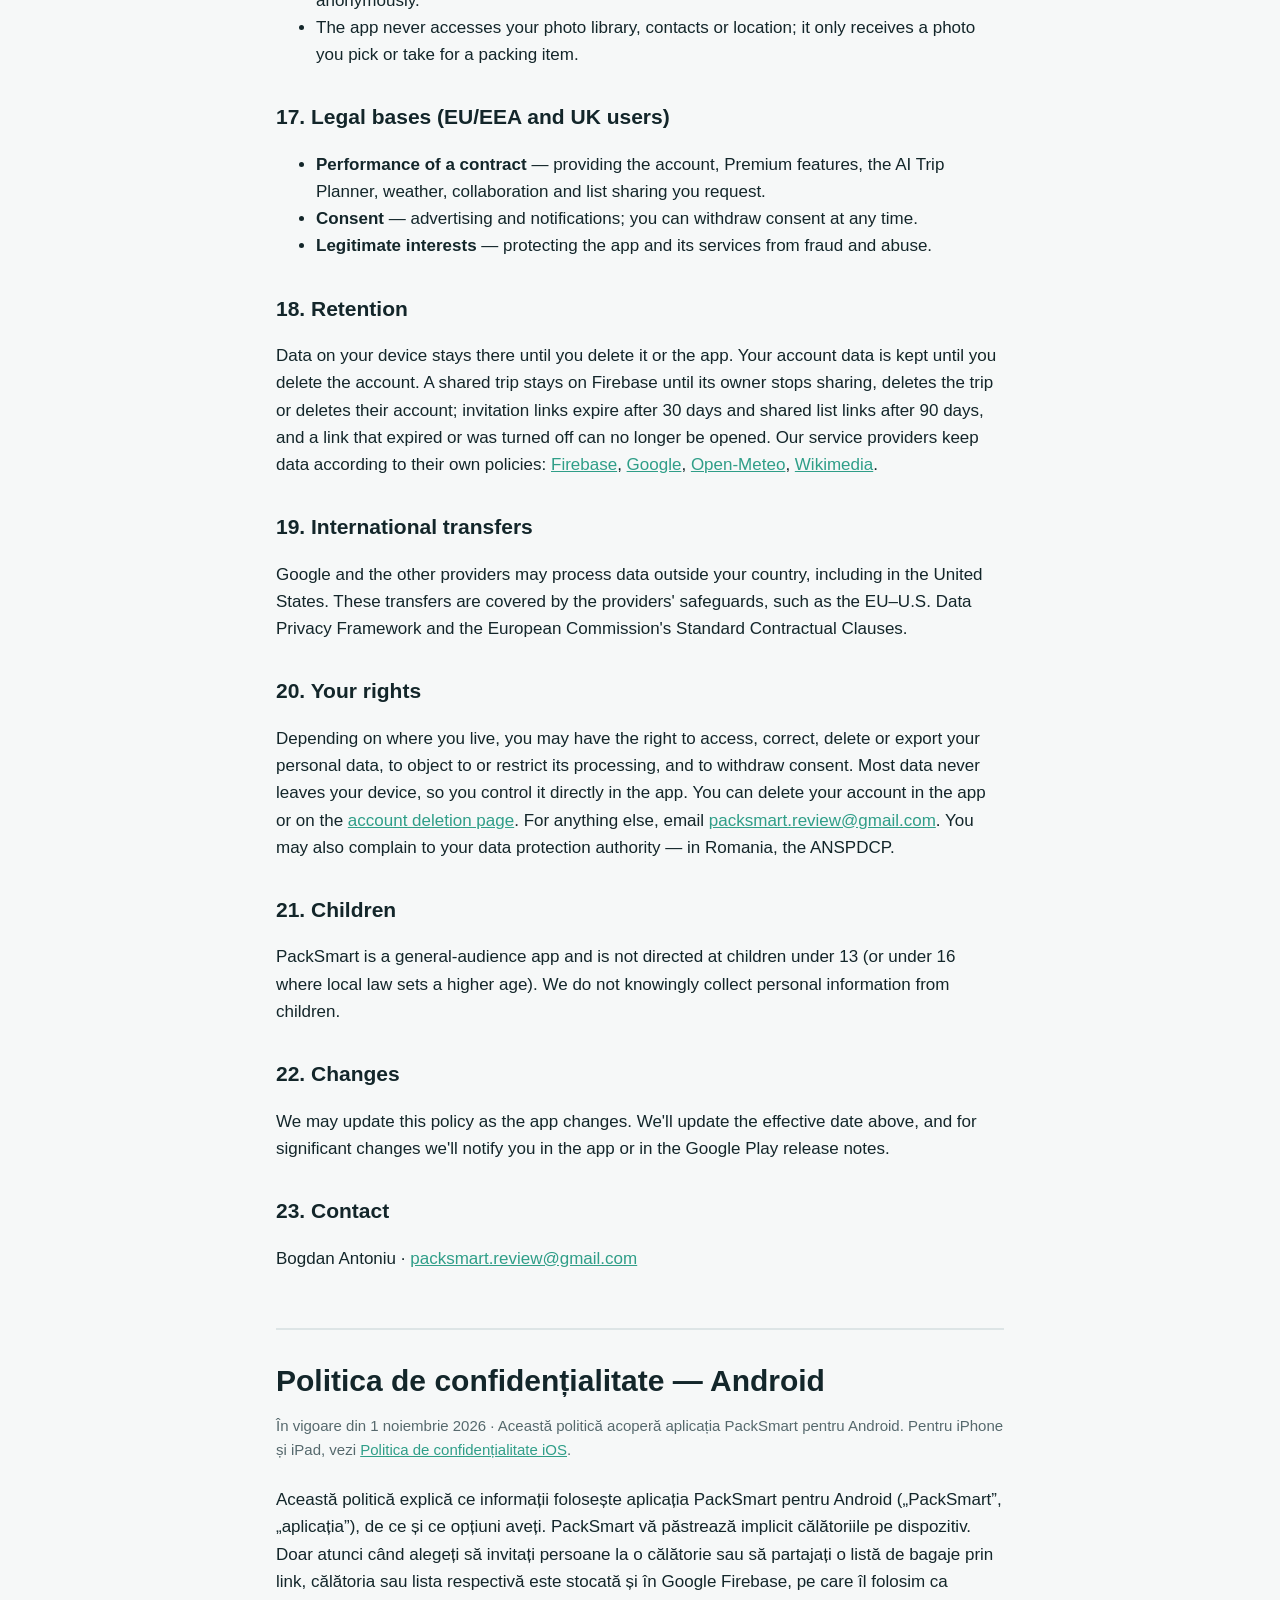
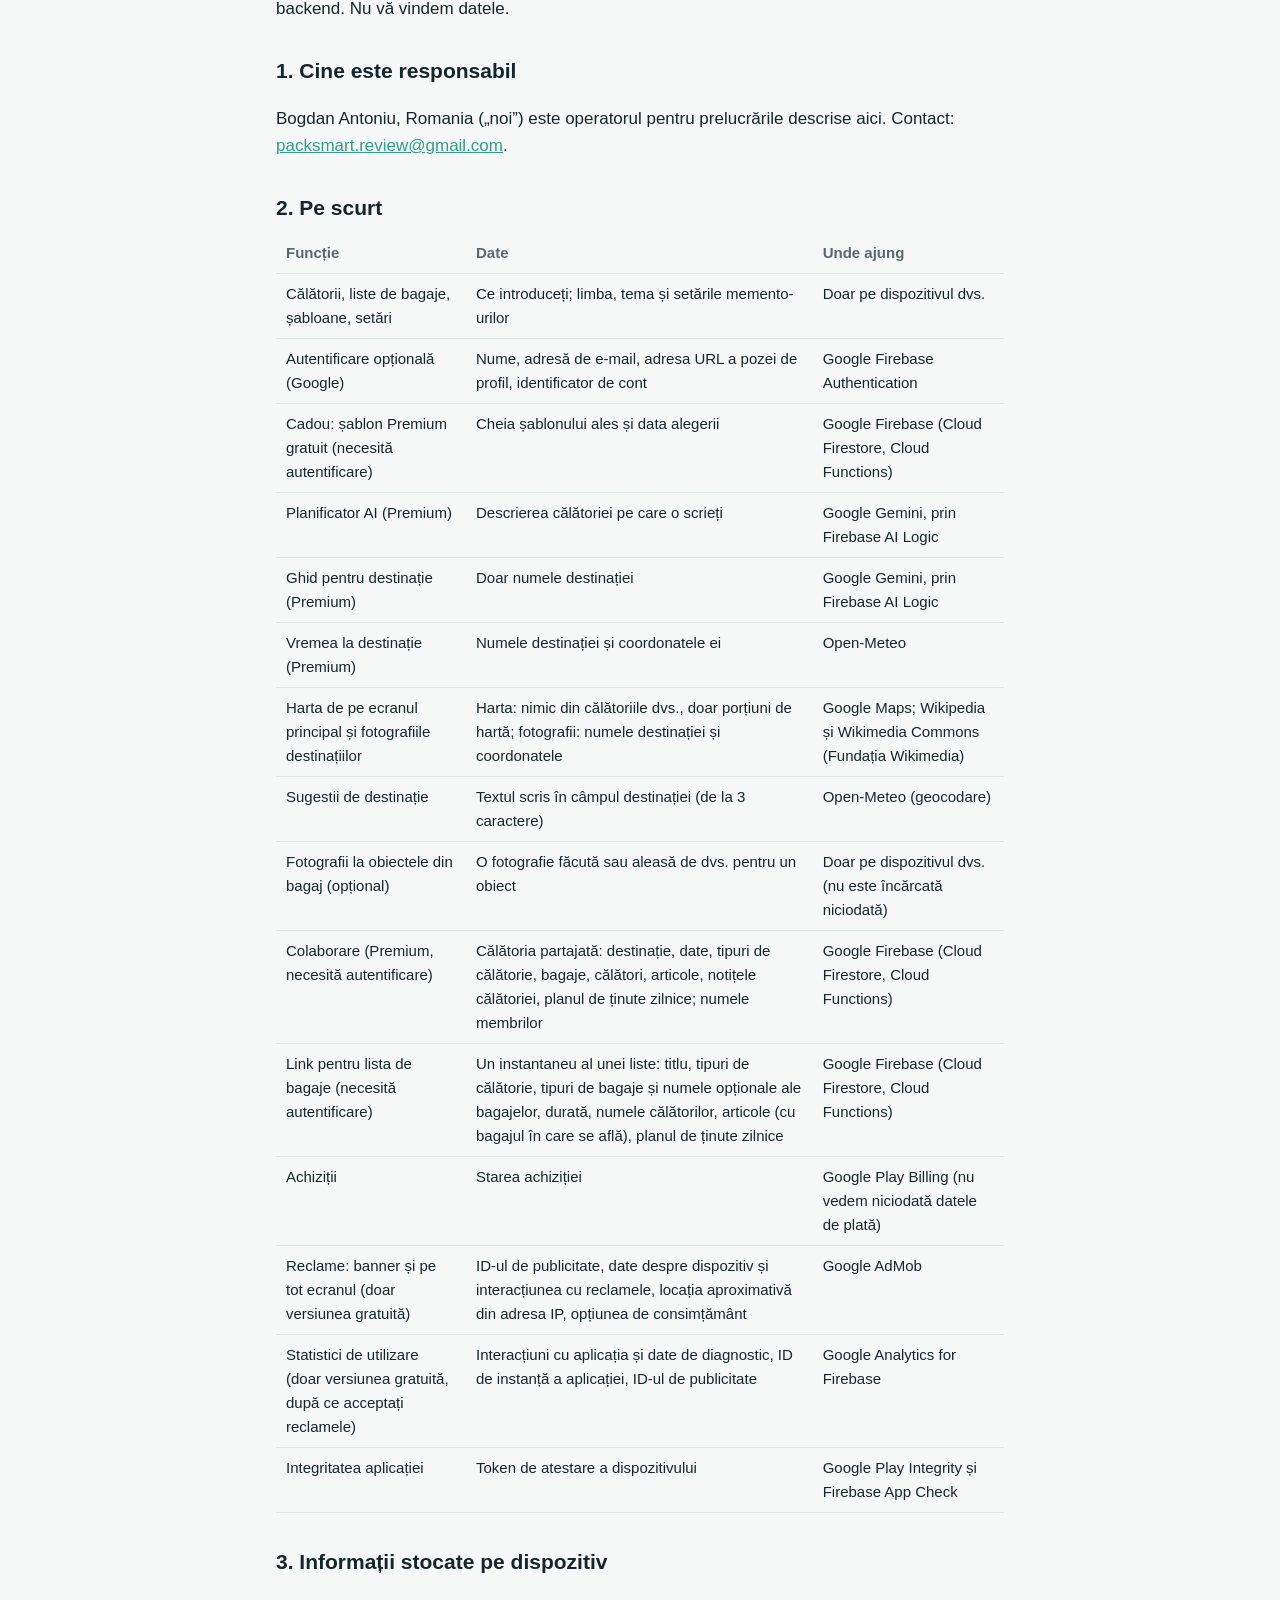
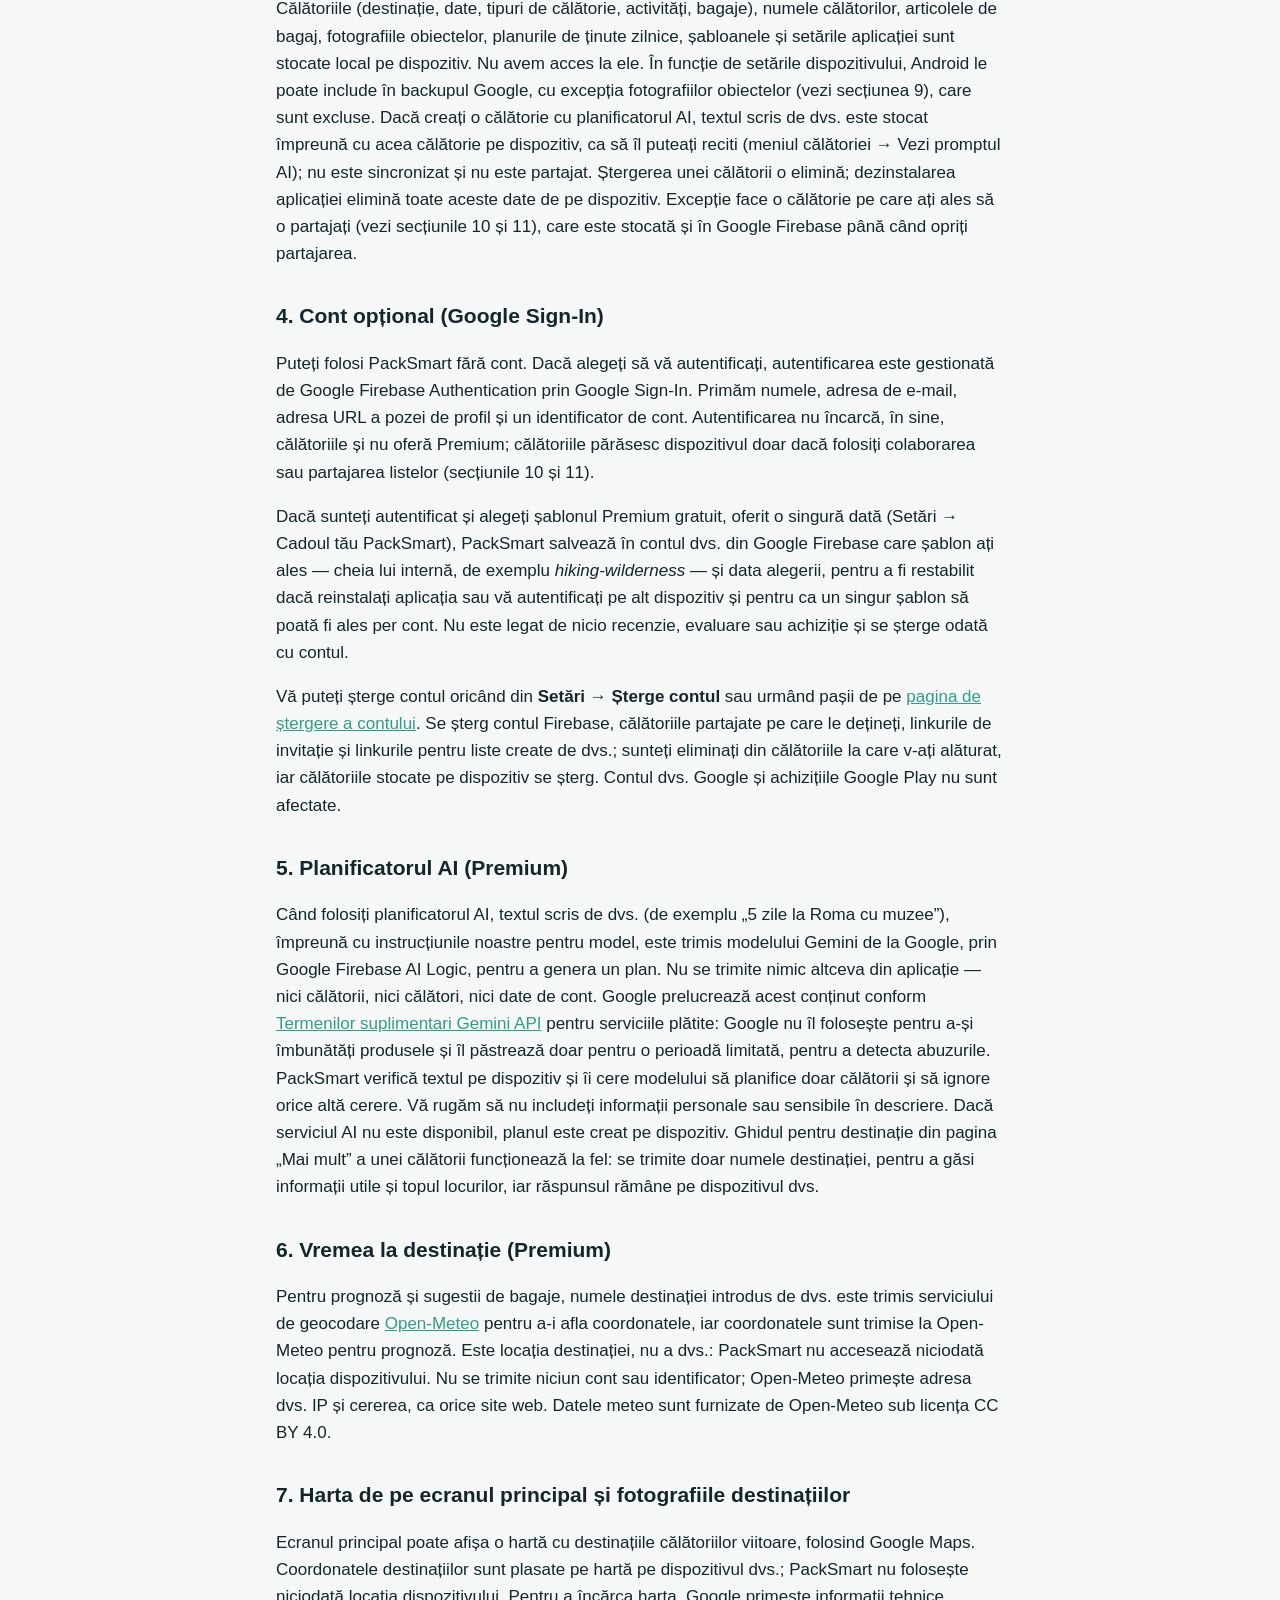
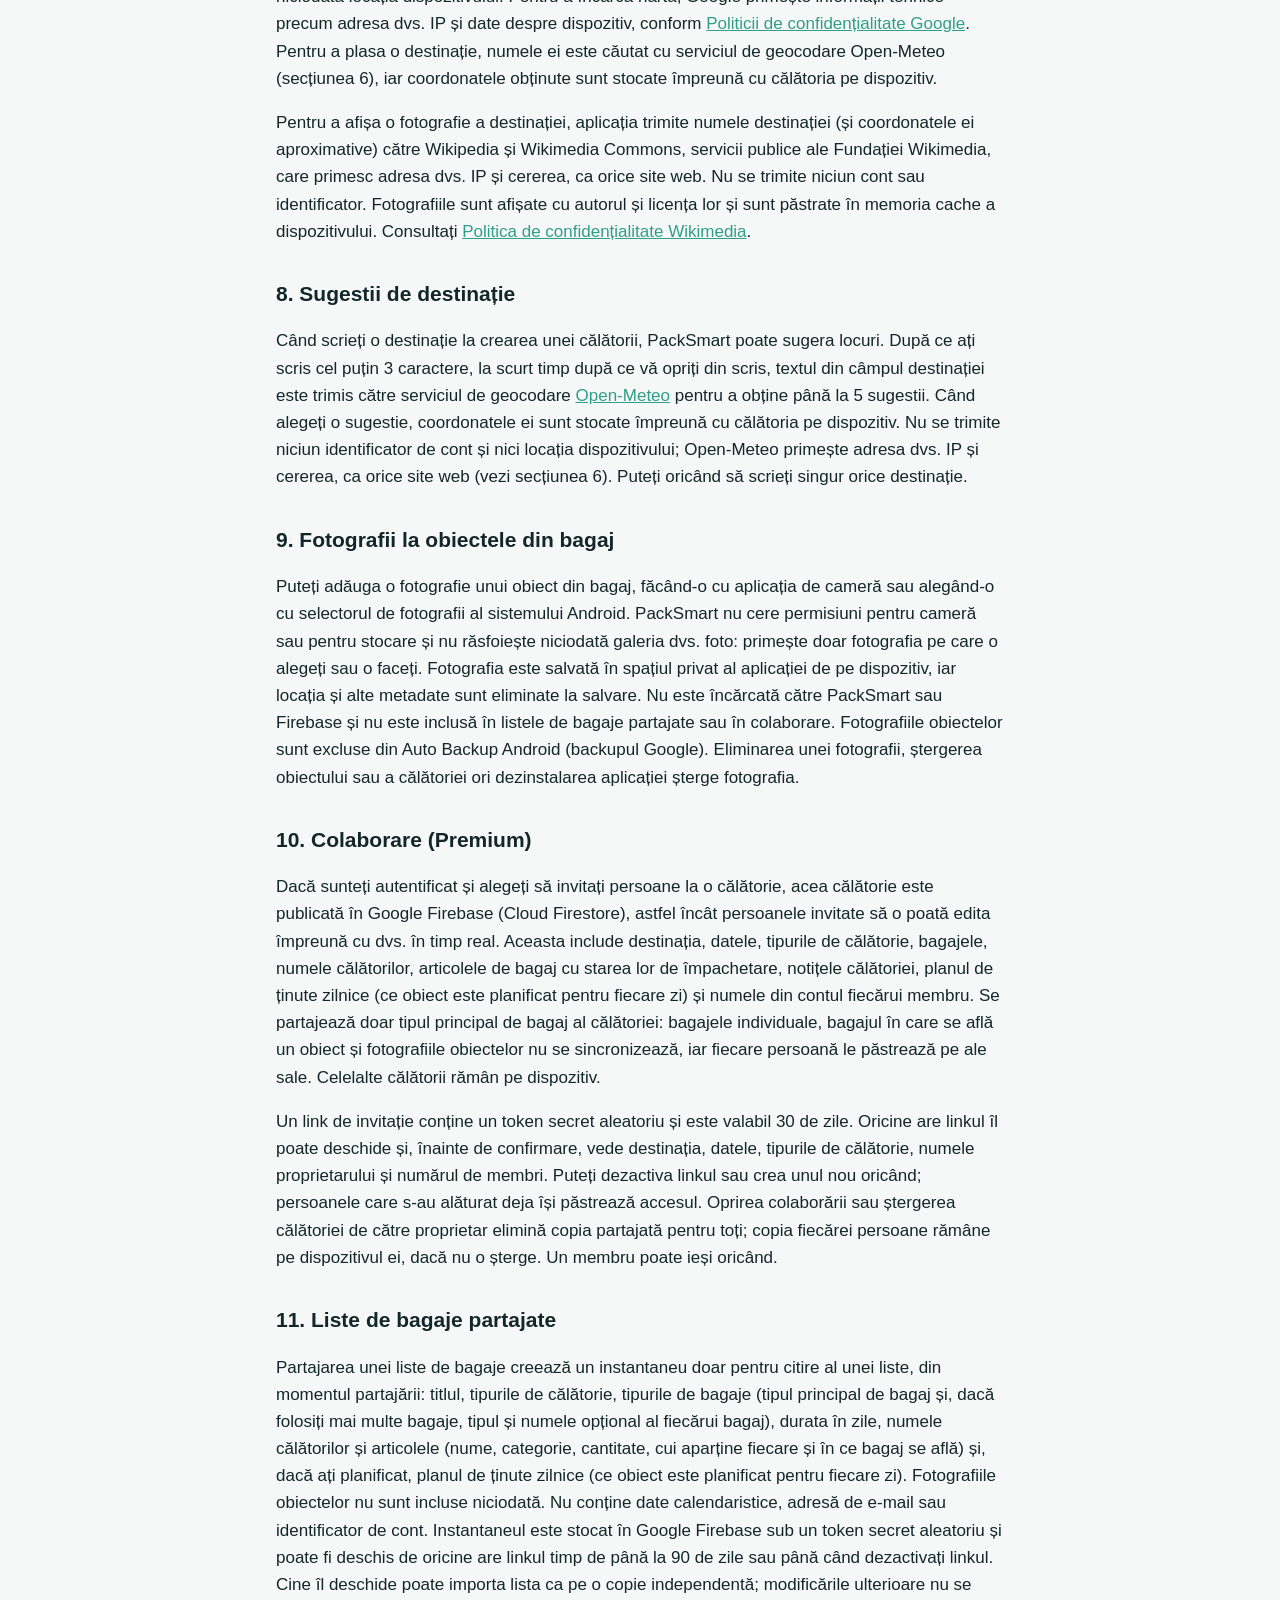
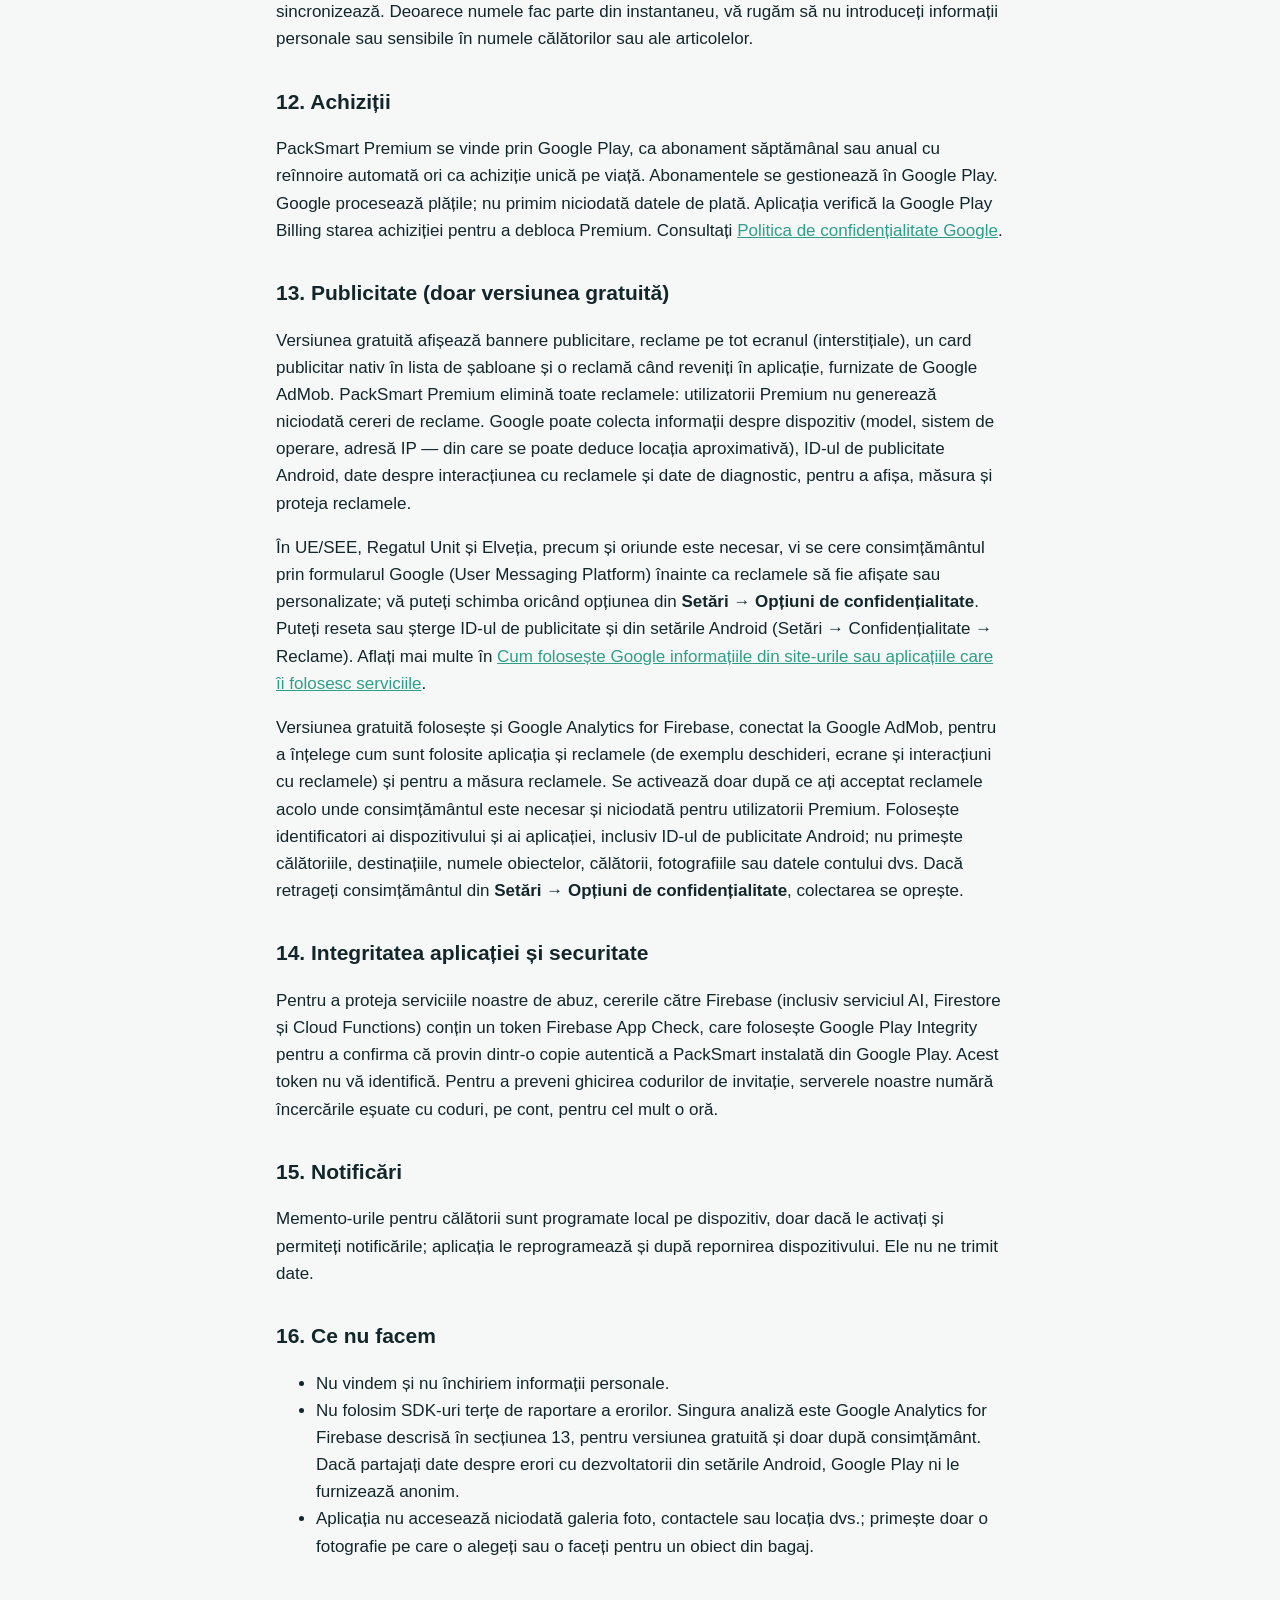
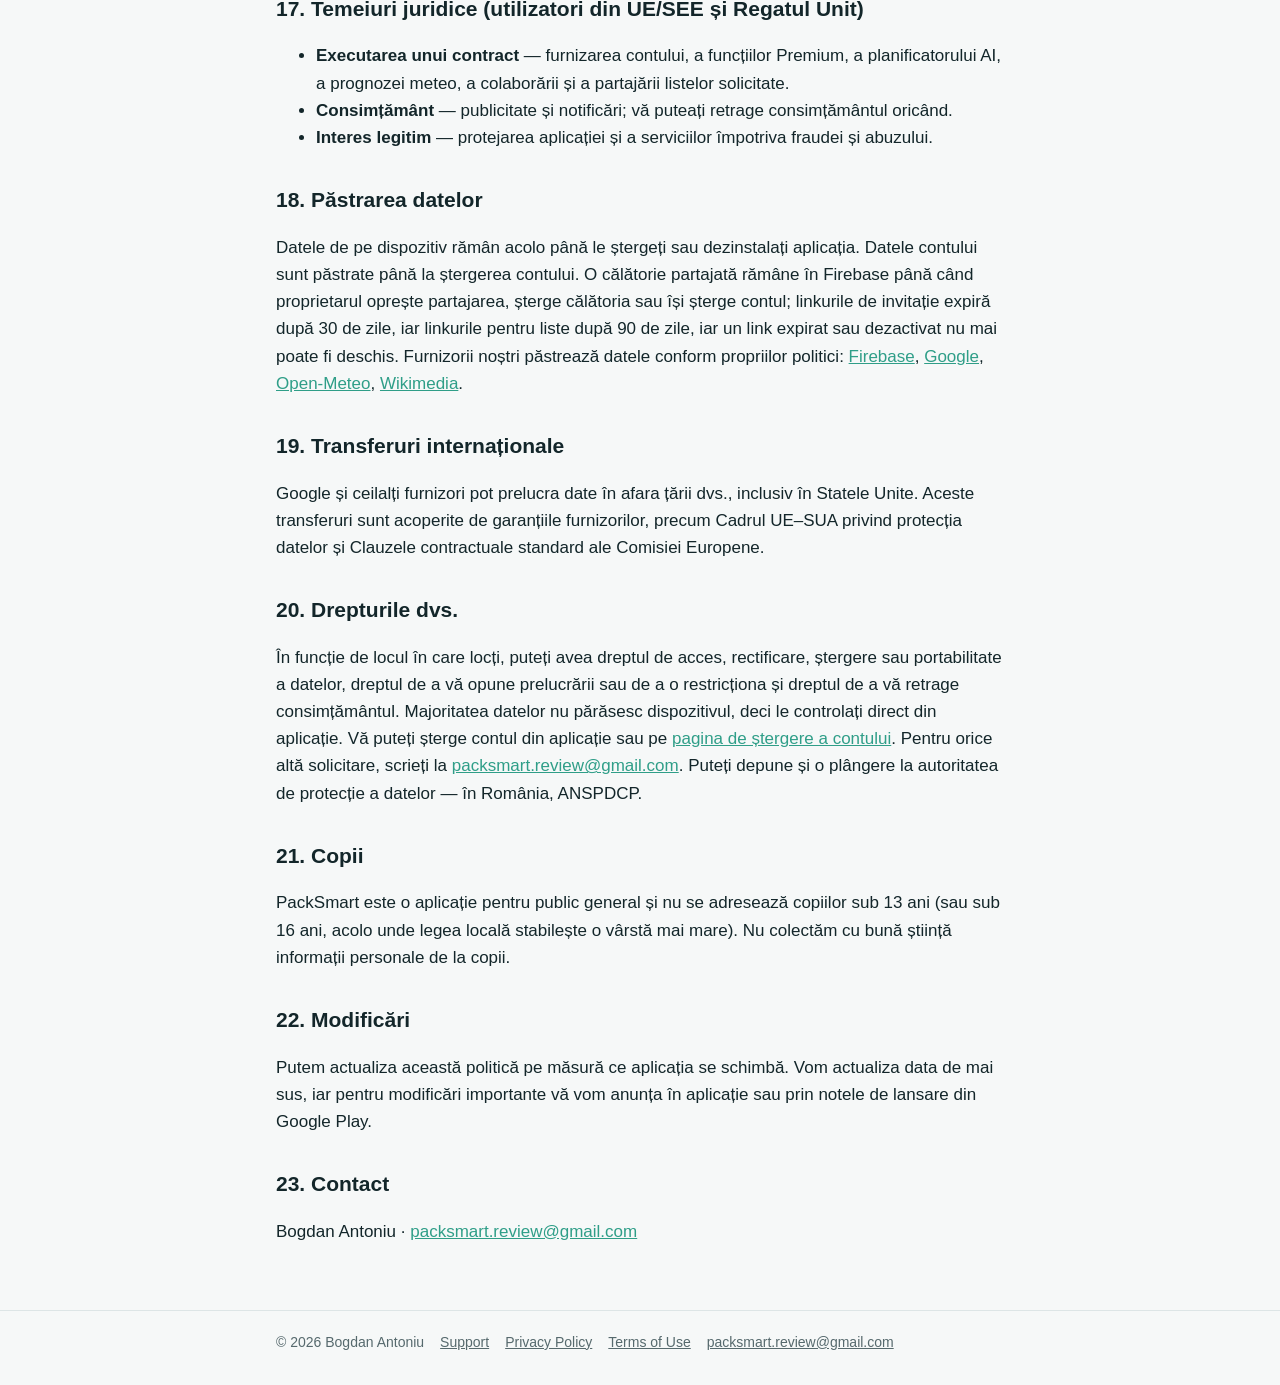
==== commit 98fdd0a7: "Privacy: the daily outfit plan is part of collaboration and shared lists; update date Co-Authored-By" ====
--- a/privacy-android.html
+++ b/privacy-android.html
@@ -27,7 +27,7 @@
 
     <section id="en" lang="en">
       <h1>Privacy Policy &mdash; Android</h1>
-      <p class="meta">Effective 24 October 2026 &middot; This policy covers the PackSmart app for Android. For iPhone and iPad, see the <a href="privacy.html">iOS Privacy Policy</a>.</p>
+      <p class="meta">Effective 1 November 2026 &middot; This policy covers the PackSmart app for Android. For iPhone and iPad, see the <a href="privacy.html">iOS Privacy Policy</a>.</p>
 
       <p>This policy explains what information the PackSmart app for Android (&ldquo;PackSmart&rdquo;, &ldquo;the app&rdquo;) handles, why, and your choices. PackSmart keeps your trips on your device by default. Only when you choose to invite people to a trip or to share a packing list by link is that trip or list also stored on Google Firebase, which we use as our backend. We do not sell your data.</p>
 
@@ -48,8 +48,8 @@
           <tr><td>Home map and destination photos</td><td>Map: none from your trips, only map tiles; photos: destination name and coordinates</td><td>Google Maps; Wikipedia and Wikimedia Commons (Wikimedia Foundation)</td></tr>
           <tr><td>Destination suggestions</td><td>The text you type in the destination field (from 3 characters)</td><td>Open-Meteo (geocoding)</td></tr>
           <tr><td>Photos on packing items (optional)</td><td>A photo you take or choose for an item</td><td>Only on your device (never uploaded)</td></tr>
-          <tr><td>Collaboration (Premium, requires sign-in)</td><td>The shared trip: destination, dates, trip types, luggage, travelers, items, the trip notes; member names</td><td>Google Firebase (Cloud Firestore, Cloud Functions)</td></tr>
-          <tr><td>Shared packing list link (requires sign-in)</td><td>A snapshot of one list: title, trip types, luggage types and optional bag names, duration, travelers' names, items (with the bag each is in)</td><td>Google Firebase (Cloud Firestore, Cloud Functions)</td></tr>
+          <tr><td>Collaboration (Premium, requires sign-in)</td><td>The shared trip: destination, dates, trip types, luggage, travelers, items, the trip notes, the daily outfit plan; member names</td><td>Google Firebase (Cloud Firestore, Cloud Functions)</td></tr>
+          <tr><td>Shared packing list link (requires sign-in)</td><td>A snapshot of one list: title, trip types, luggage types and optional bag names, duration, travelers' names, items (with the bag each is in), the daily outfit plan</td><td>Google Firebase (Cloud Firestore, Cloud Functions)</td></tr>
           <tr><td>Purchases</td><td>Purchase status</td><td>Google Play Billing (we never see payment details)</td></tr>
           <tr><td>Ads: banner and full-screen (free version only)</td><td>Advertising ID, device and ad-interaction data, approximate location from IP address, consent choice</td><td>Google AdMob</td></tr>
           <tr><td>Usage statistics (free version only, after you agree to ads)</td><td>App interactions and diagnostics, app-instance ID, Advertising ID</td><td>Google Analytics for Firebase</td></tr>
@@ -83,11 +83,11 @@
       <p>You can add a photo to a packing item by taking one with your camera app or by choosing one with the Android system photo picker. PackSmart does not request camera or storage permissions and never browses your photo library: it only receives the photo you pick or take. The photo is saved in the app's private storage on your device, with location and other metadata removed when it is saved. It is not uploaded to PackSmart or Firebase, and it is not included in shared packing lists or collaboration. Item photos are excluded from Android's Auto Backup (Google backup). Removing a photo, deleting its item or trip, or uninstalling the app removes the photo.</p>
 
       <h2>10. Collaboration (Premium)</h2>
-      <p>If you are signed in and choose to invite people to a trip, that trip is published to Google Firebase (Cloud Firestore) so the people you invite can edit it with you in real time. This includes the destination, dates, trip types, luggage, travelers' names, packing items with their packed status, the trip notes, and the name on each member's account. Only the trip's main luggage type is shared: individual bags, which bag an item is in, and item photos are not synced, and each person keeps their own. Your other trips stay on your device.</p>
+      <p>If you are signed in and choose to invite people to a trip, that trip is published to Google Firebase (Cloud Firestore) so the people you invite can edit it with you in real time. This includes the destination, dates, trip types, luggage, travelers' names, packing items with their packed status, the trip notes, the daily outfit plan (which item is planned for which day), and the name on each member's account. Only the trip's main luggage type is shared: individual bags, which bag an item is in, and item photos are not synced, and each person keeps their own. Your other trips stay on your device.</p>
       <p>An invitation link contains a random secret token and is valid for 30 days. Anyone who has the link can open it and, before confirming, sees the destination, dates, trip types, the owner's name and the number of members. You can turn the link off or create a new one at any time; people who already joined keep access. Stopping collaboration or deleting the trip as its owner removes the shared copy for everyone; each person's own copy stays on their device unless they delete it. A member can leave at any time.</p>
 
       <h2>11. Shared packing lists</h2>
-      <p>Sharing a packing list creates a read-only snapshot of one list at the moment you share it: the title, trip types, luggage types (the main luggage type and, if you use several pieces of luggage, each bag's type and optional name), duration in days, travelers' names and the items (name, category, quantity, whom each belongs to and which bag it is in). Item photos are never included. It contains no dates, e-mail address or account identifier. The snapshot is stored on Google Firebase under a random secret token and can be opened by anyone who has the link for up to 90 days, or until you turn the link off. Whoever opens it can import the list as their own independent copy; later changes are not synchronised. Because names are part of the snapshot, please don't put personal or sensitive information in traveler or item names.</p>
+      <p>Sharing a packing list creates a read-only snapshot of one list at the moment you share it: the title, trip types, luggage types (the main luggage type and, if you use several pieces of luggage, each bag's type and optional name), duration in days, travelers' names and the items (name, category, quantity, whom each belongs to and which bag it is in) and, if you planned any, the daily outfit plan (which item is planned for which day). Item photos are never included. It contains no dates, e-mail address or account identifier. The snapshot is stored on Google Firebase under a random secret token and can be opened by anyone who has the link for up to 90 days, or until you turn the link off. Whoever opens it can import the list as their own independent copy; later changes are not synchronised. Because names are part of the snapshot, please don't put personal or sensitive information in traveler or item names.</p>
 
       <h2>12. Purchases</h2>
       <p>PackSmart Premium is sold through Google Play as a weekly or yearly auto-renewing subscription, or as a one-time lifetime purchase. Subscriptions are managed in Google Play. Google processes payments; we never receive your payment details. The app checks your purchase status with Google Play Billing to unlock Premium. See the <a href="https://policies.google.com/privacy">Google Privacy Policy</a>.</p>
@@ -141,7 +141,7 @@
 
     <section id="ro" lang="ro">
       <h1>Politica de confiden&#539;ialitate &mdash; Android</h1>
-      <p class="meta">&Icirc;n vigoare din 24 octombrie 2026 &middot; Aceast&#259; politic&#259; acoper&#259; aplica&#539;ia PackSmart pentru Android. Pentru iPhone &#537;i iPad, vezi <a href="privacy.html">Politica de confiden&#539;ialitate iOS</a>.</p>
+      <p class="meta">&Icirc;n vigoare din 1 noiembrie 2026 &middot; Aceast&#259; politic&#259; acoper&#259; aplica&#539;ia PackSmart pentru Android. Pentru iPhone &#537;i iPad, vezi <a href="privacy.html">Politica de confiden&#539;ialitate iOS</a>.</p>
 
       <p>Aceast&#259; politic&#259; explic&#259; ce informa&#539;ii folose&#537;te aplica&#539;ia PackSmart pentru Android (&bdquo;PackSmart&rdquo;, &bdquo;aplica&#539;ia&rdquo;), de ce &#537;i ce op&#539;iuni ave&#539;i. PackSmart v&#259; p&#259;streaz&#259; implicit c&#259;l&#259;toriile pe dispozitiv. Doar atunci c&acirc;nd alege&#539;i s&#259; invita&#539;i persoane la o c&#259;l&#259;torie sau s&#259; partaja&#539;i o list&#259; de bagaje prin link, c&#259;l&#259;toria sau lista respectiv&#259; este stocat&#259; &#537;i &icirc;n Google Firebase, pe care &icirc;l folosim ca backend. Nu v&#259; vindem datele.</p>
 
@@ -162,8 +162,8 @@
           <tr><td>Harta de pe ecranul principal &#537;i fotografiile destina&#539;iilor</td><td>Harta: nimic din c&#259;l&#259;toriile dvs., doar por&#539;iuni de hart&#259;; fotografii: numele destina&#539;iei &#537;i coordonatele</td><td>Google Maps; Wikipedia &#537;i Wikimedia Commons (Funda&#539;ia Wikimedia)</td></tr>
           <tr><td>Sugestii de destina&#539;ie</td><td>Textul scris &icirc;n c&acirc;mpul destina&#539;iei (de la 3 caractere)</td><td>Open-Meteo (geocodare)</td></tr>
           <tr><td>Fotografii la obiectele din bagaj (op&#539;ional)</td><td>O fotografie f&#259;cut&#259; sau aleas&#259; de dvs. pentru un obiect</td><td>Doar pe dispozitivul dvs. (nu este &icirc;nc&#259;rcat&#259; niciodat&#259;)</td></tr>
-          <tr><td>Colaborare (Premium, necesit&#259; autentificare)</td><td>C&#259;l&#259;toria partajat&#259;: destina&#539;ie, date, tipuri de c&#259;l&#259;torie, bagaje, c&#259;l&#259;tori, articole, noti&#539;ele c&#259;l&#259;toriei; numele membrilor</td><td>Google Firebase (Cloud Firestore, Cloud Functions)</td></tr>
-          <tr><td>Link pentru lista de bagaje (necesit&#259; autentificare)</td><td>Un instantaneu al unei liste: titlu, tipuri de c&#259;l&#259;torie, tipuri de bagaje &#537;i numele op&#539;ionale ale bagajelor, durat&#259;, numele c&#259;l&#259;torilor, articole (cu bagajul &icirc;n care se afl&#259;)</td><td>Google Firebase (Cloud Firestore, Cloud Functions)</td></tr>
+          <tr><td>Colaborare (Premium, necesit&#259; autentificare)</td><td>C&#259;l&#259;toria partajat&#259;: destina&#539;ie, date, tipuri de c&#259;l&#259;torie, bagaje, c&#259;l&#259;tori, articole, noti&#539;ele c&#259;l&#259;toriei, planul de &#539;inute zilnice; numele membrilor</td><td>Google Firebase (Cloud Firestore, Cloud Functions)</td></tr>
+          <tr><td>Link pentru lista de bagaje (necesit&#259; autentificare)</td><td>Un instantaneu al unei liste: titlu, tipuri de c&#259;l&#259;torie, tipuri de bagaje &#537;i numele op&#539;ionale ale bagajelor, durat&#259;, numele c&#259;l&#259;torilor, articole (cu bagajul &icirc;n care se afl&#259;), planul de &#539;inute zilnice</td><td>Google Firebase (Cloud Firestore, Cloud Functions)</td></tr>
           <tr><td>Achizi&#539;ii</td><td>Starea achizi&#539;iei</td><td>Google Play Billing (nu vedem niciodat&#259; datele de plat&#259;)</td></tr>
           <tr><td>Reclame: banner &#537;i pe tot ecranul (doar versiunea gratuit&#259;)</td><td>ID-ul de publicitate, date despre dispozitiv &#537;i interac&#539;iunea cu reclamele, loca&#539;ia aproximativ&#259; din adresa IP, op&#539;iunea de consim&#539;&#259;m&acirc;nt</td><td>Google AdMob</td></tr>
           <tr><td>Statistici de utilizare (doar versiunea gratuit&#259;, dup&#259; ce accepta&#539;i reclamele)</td><td>Interac&#539;iuni cu aplica&#539;ia &#537;i date de diagnostic, ID de instan&#539;&#259; a aplica&#539;iei, ID-ul de publicitate</td><td>Google Analytics for Firebase</td></tr>
@@ -197,11 +197,11 @@
       <p>Pute&#539;i ad&#259;uga o fotografie unui obiect din bagaj, f&#259;c&acirc;nd-o cu aplica&#539;ia de camer&#259; sau aleg&acirc;nd-o cu selectorul de fotografii al sistemului Android. PackSmart nu cere permisiuni pentru camer&#259; sau pentru stocare &#537;i nu r&#259;sfoie&#537;te niciodat&#259; galeria dvs. foto: prime&#537;te doar fotografia pe care o alege&#539;i sau o face&#539;i. Fotografia este salvat&#259; &icirc;n spa&#539;iul privat al aplica&#539;iei de pe dispozitiv, iar loca&#539;ia &#537;i alte metadate sunt eliminate la salvare. Nu este &icirc;nc&#259;rcat&#259; c&#259;tre PackSmart sau Firebase &#537;i nu este inclus&#259; &icirc;n listele de bagaje partajate sau &icirc;n colaborare. Fotografiile obiectelor sunt excluse din Auto Backup Android (backupul Google). Eliminarea unei fotografii, &#537;tergerea obiectului sau a c&#259;l&#259;toriei ori dezinstalarea aplica&#539;iei &#537;terge fotografia.</p>
 
       <h2>10. Colaborare (Premium)</h2>
-      <p>Dac&#259; sunte&#539;i autentificat &#537;i alege&#539;i s&#259; invita&#539;i persoane la o c&#259;l&#259;torie, acea c&#259;l&#259;torie este publicat&#259; &icirc;n Google Firebase (Cloud Firestore), astfel &icirc;nc&acirc;t persoanele invitate s&#259; o poat&#259; edita &icirc;mpreun&#259; cu dvs. &icirc;n timp real. Aceasta include destina&#539;ia, datele, tipurile de c&#259;l&#259;torie, bagajele, numele c&#259;l&#259;torilor, articolele de bagaj cu starea lor de &icirc;mpachetare, noti&#539;ele c&#259;l&#259;toriei &#537;i numele din contul fiec&#259;rui membru. Se partajeaz&#259; doar tipul principal de bagaj al c&#259;l&#259;toriei: bagajele individuale, bagajul &icirc;n care se afl&#259; un obiect &#537;i fotografiile obiectelor nu se sincronizeaz&#259;, iar fiecare persoan&#259; le p&#259;streaz&#259; pe ale sale. Celelalte c&#259;l&#259;torii r&#259;m&acirc;n pe dispozitiv.</p>
+      <p>Dac&#259; sunte&#539;i autentificat &#537;i alege&#539;i s&#259; invita&#539;i persoane la o c&#259;l&#259;torie, acea c&#259;l&#259;torie este publicat&#259; &icirc;n Google Firebase (Cloud Firestore), astfel &icirc;nc&acirc;t persoanele invitate s&#259; o poat&#259; edita &icirc;mpreun&#259; cu dvs. &icirc;n timp real. Aceasta include destina&#539;ia, datele, tipurile de c&#259;l&#259;torie, bagajele, numele c&#259;l&#259;torilor, articolele de bagaj cu starea lor de &icirc;mpachetare, noti&#539;ele c&#259;l&#259;toriei, planul de &#539;inute zilnice (ce obiect este planificat pentru fiecare zi) &#537;i numele din contul fiec&#259;rui membru. Se partajeaz&#259; doar tipul principal de bagaj al c&#259;l&#259;toriei: bagajele individuale, bagajul &icirc;n care se afl&#259; un obiect &#537;i fotografiile obiectelor nu se sincronizeaz&#259;, iar fiecare persoan&#259; le p&#259;streaz&#259; pe ale sale. Celelalte c&#259;l&#259;torii r&#259;m&acirc;n pe dispozitiv.</p>
       <p>Un link de invita&#539;ie con&#539;ine un token secret aleatoriu &#537;i este valabil 30 de zile. Oricine are linkul &icirc;l poate deschide &#537;i, &icirc;nainte de confirmare, vede destina&#539;ia, datele, tipurile de c&#259;l&#259;torie, numele proprietarului &#537;i num&#259;rul de membri. Pute&#539;i dezactiva linkul sau crea unul nou oric&acirc;nd; persoanele care s-au al&#259;turat deja &icirc;&#537;i p&#259;streaz&#259; accesul. Oprirea colabor&#259;rii sau &#537;tergerea c&#259;l&#259;toriei de c&#259;tre proprietar elimin&#259; copia partajat&#259; pentru to&#539;i; copia fiec&#259;rei persoane r&#259;m&acirc;ne pe dispozitivul ei, dac&#259; nu o &#537;terge. Un membru poate ie&#537;i oric&acirc;nd.</p>
 
       <h2>11. Liste de bagaje partajate</h2>
-      <p>Partajarea unei liste de bagaje creeaz&#259; un instantaneu doar pentru citire al unei liste, din momentul partaj&#259;rii: titlul, tipurile de c&#259;l&#259;torie, tipurile de bagaje (tipul principal de bagaj &#537;i, dac&#259; folosi&#539;i mai multe bagaje, tipul &#537;i numele op&#539;ional al fiec&#259;rui bagaj), durata &icirc;n zile, numele c&#259;l&#259;torilor &#537;i articolele (nume, categorie, cantitate, cui apar&#539;ine fiecare &#537;i &icirc;n ce bagaj se afl&#259;). Fotografiile obiectelor nu sunt incluse niciodat&#259;. Nu con&#539;ine date calendaristice, adres&#259; de e-mail sau identificator de cont. Instantaneul este stocat &icirc;n Google Firebase sub un token secret aleatoriu &#537;i poate fi deschis de oricine are linkul timp de p&acirc;n&#259; la 90 de zile sau p&acirc;n&#259; c&acirc;nd dezactiva&#539;i linkul. Cine &icirc;l deschide poate importa lista ca pe o copie independent&#259;; modific&#259;rile ulterioare nu se sincronizeaz&#259;. Deoarece numele fac parte din instantaneu, v&#259; rug&#259;m s&#259; nu introduce&#539;i informa&#539;ii personale sau sensibile &icirc;n numele c&#259;l&#259;torilor sau ale articolelor.</p>
+      <p>Partajarea unei liste de bagaje creeaz&#259; un instantaneu doar pentru citire al unei liste, din momentul partaj&#259;rii: titlul, tipurile de c&#259;l&#259;torie, tipurile de bagaje (tipul principal de bagaj &#537;i, dac&#259; folosi&#539;i mai multe bagaje, tipul &#537;i numele op&#539;ional al fiec&#259;rui bagaj), durata &icirc;n zile, numele c&#259;l&#259;torilor &#537;i articolele (nume, categorie, cantitate, cui apar&#539;ine fiecare &#537;i &icirc;n ce bagaj se afl&#259;) &#537;i, dac&#259; a&#539;i planificat, planul de &#539;inute zilnice (ce obiect este planificat pentru fiecare zi). Fotografiile obiectelor nu sunt incluse niciodat&#259;. Nu con&#539;ine date calendaristice, adres&#259; de e-mail sau identificator de cont. Instantaneul este stocat &icirc;n Google Firebase sub un token secret aleatoriu &#537;i poate fi deschis de oricine are linkul timp de p&acirc;n&#259; la 90 de zile sau p&acirc;n&#259; c&acirc;nd dezactiva&#539;i linkul. Cine &icirc;l deschide poate importa lista ca pe o copie independent&#259;; modific&#259;rile ulterioare nu se sincronizeaz&#259;. Deoarece numele fac parte din instantaneu, v&#259; rug&#259;m s&#259; nu introduce&#539;i informa&#539;ii personale sau sensibile &icirc;n numele c&#259;l&#259;torilor sau ale articolelor.</p>
 
       <h2>12. Achizi&#539;ii</h2>
       <p>PackSmart Premium se vinde prin Google Play, ca abonament s&#259;pt&#259;m&acirc;nal sau anual cu re&icirc;nnoire automat&#259; ori ca achizi&#539;ie unic&#259; pe via&#539;&#259;. Abonamentele se gestioneaz&#259; &icirc;n Google Play. Google proceseaz&#259; pl&#259;&#539;ile; nu primim niciodat&#259; datele de plat&#259;. Aplica&#539;ia verific&#259; la Google Play Billing starea achizi&#539;iei pentru a debloca Premium. Consulta&#539;i <a href="https://policies.google.com/privacy">Politica de confiden&#539;ialitate Google</a>.</p>
